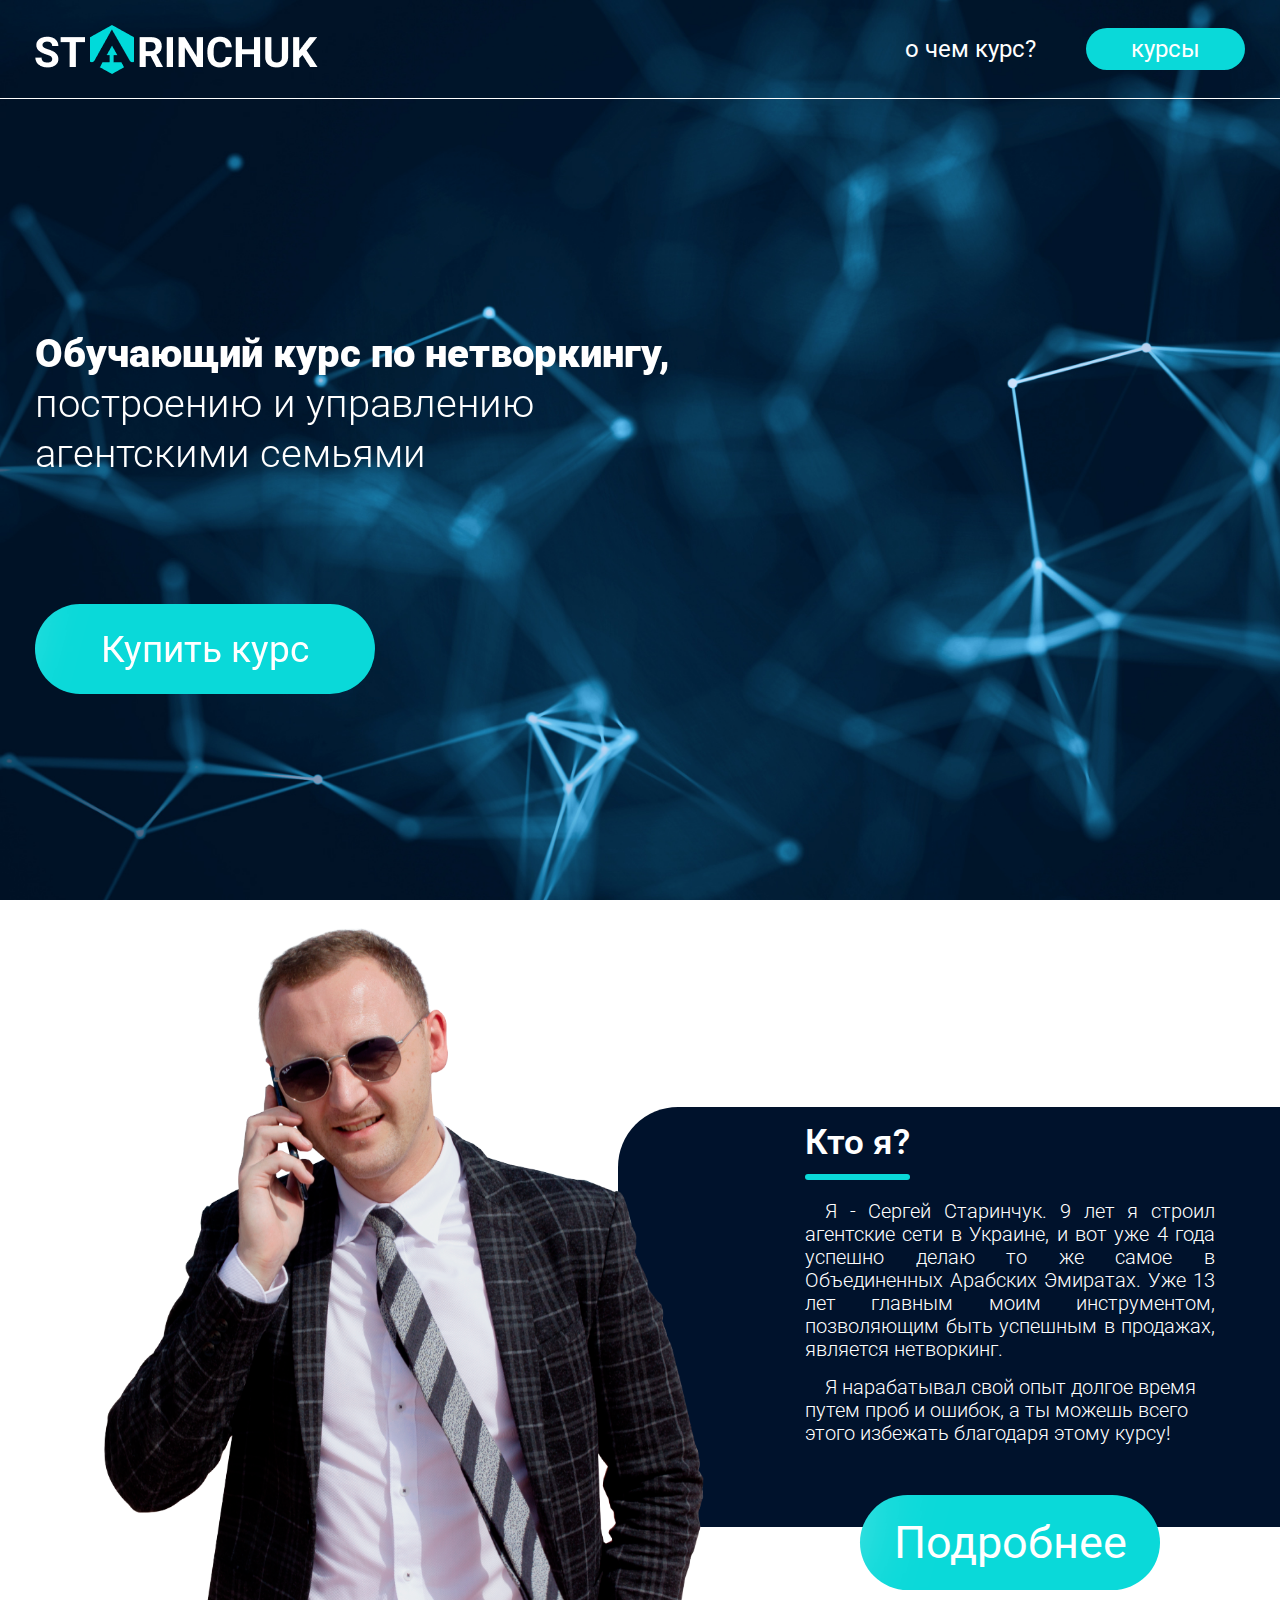
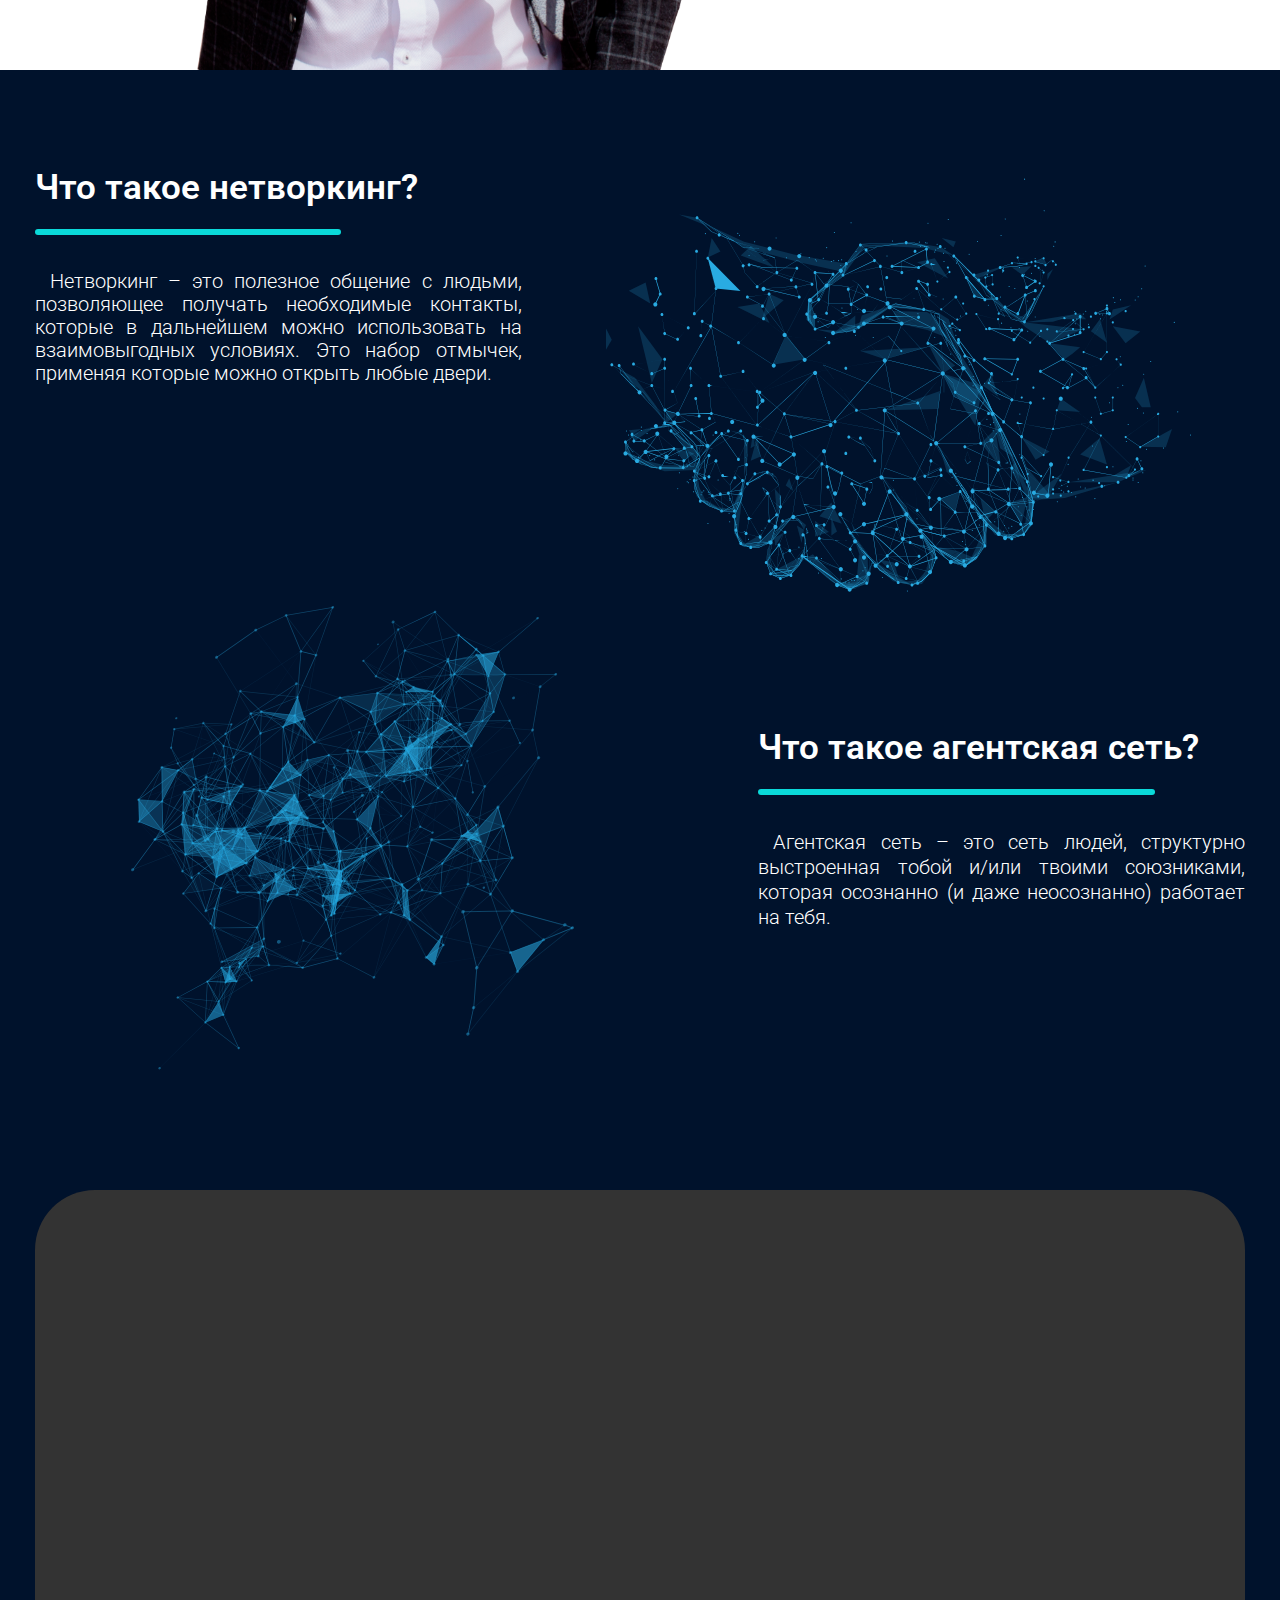
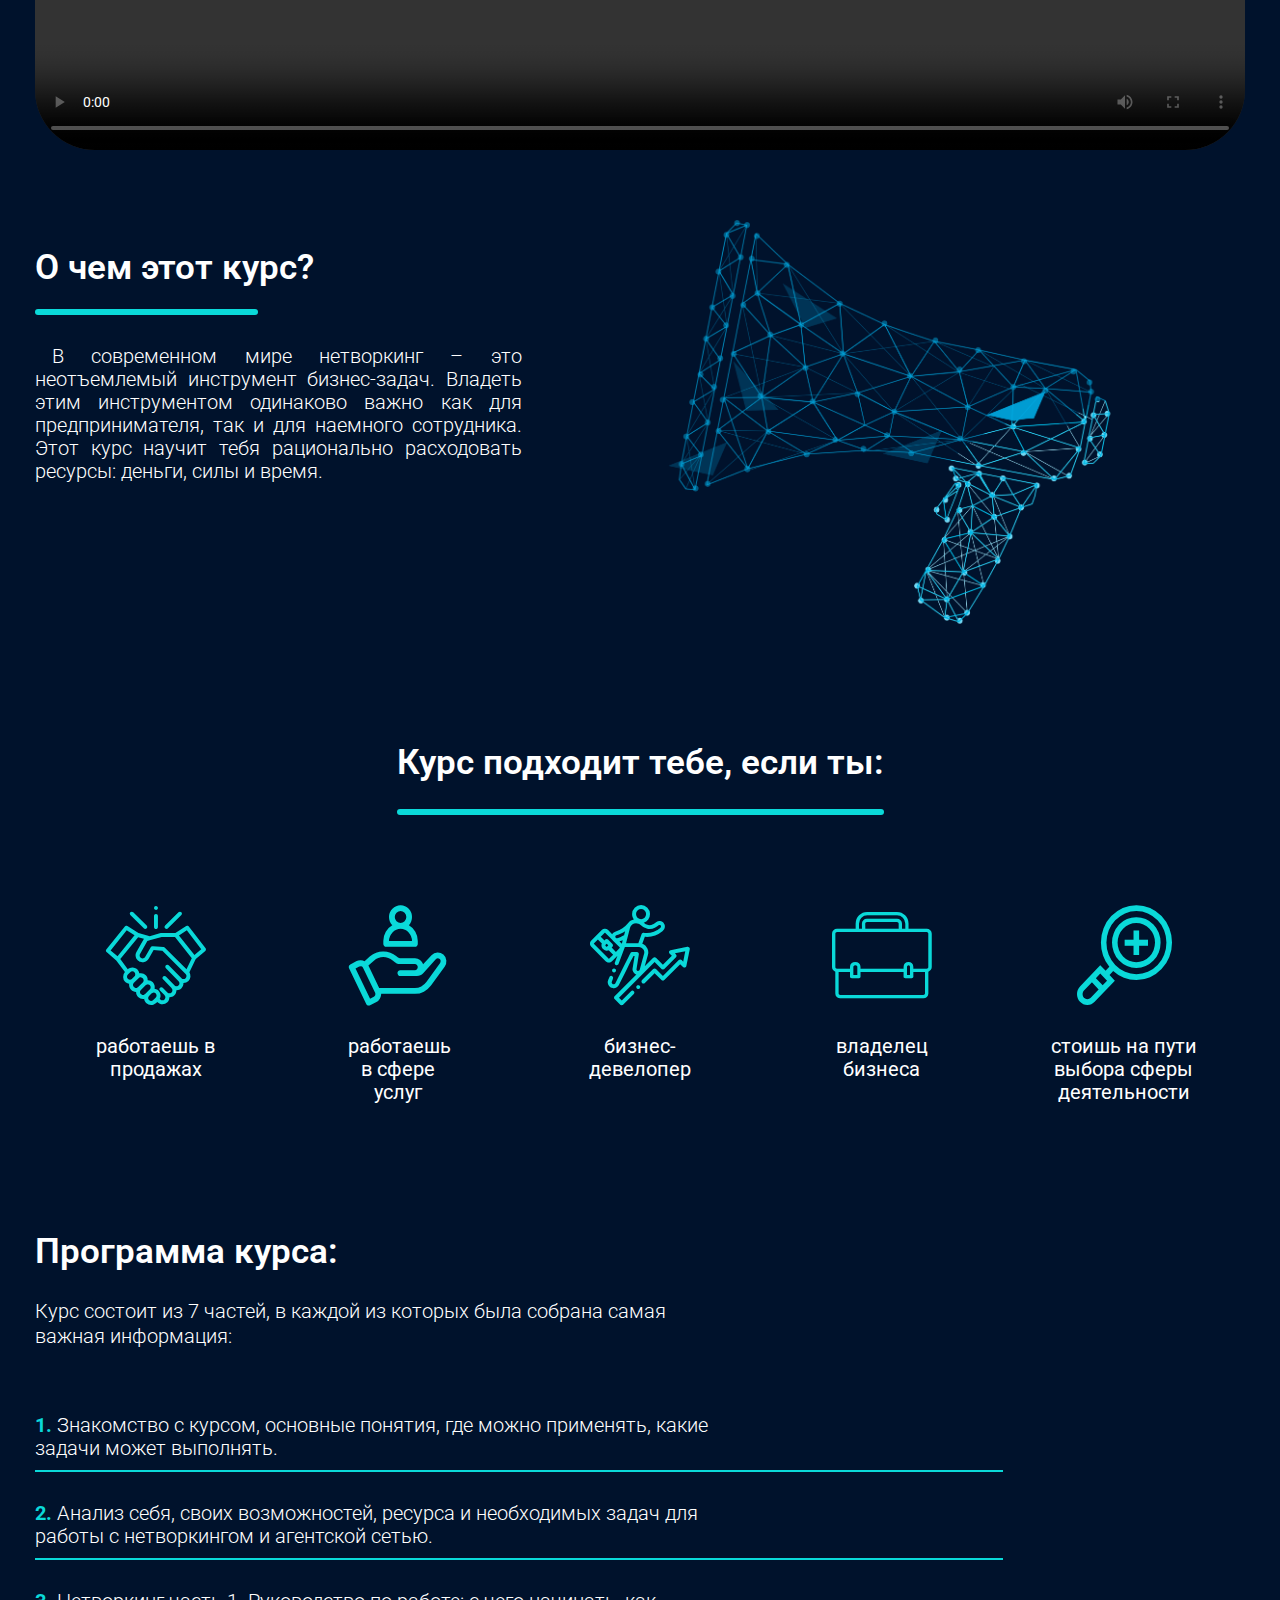
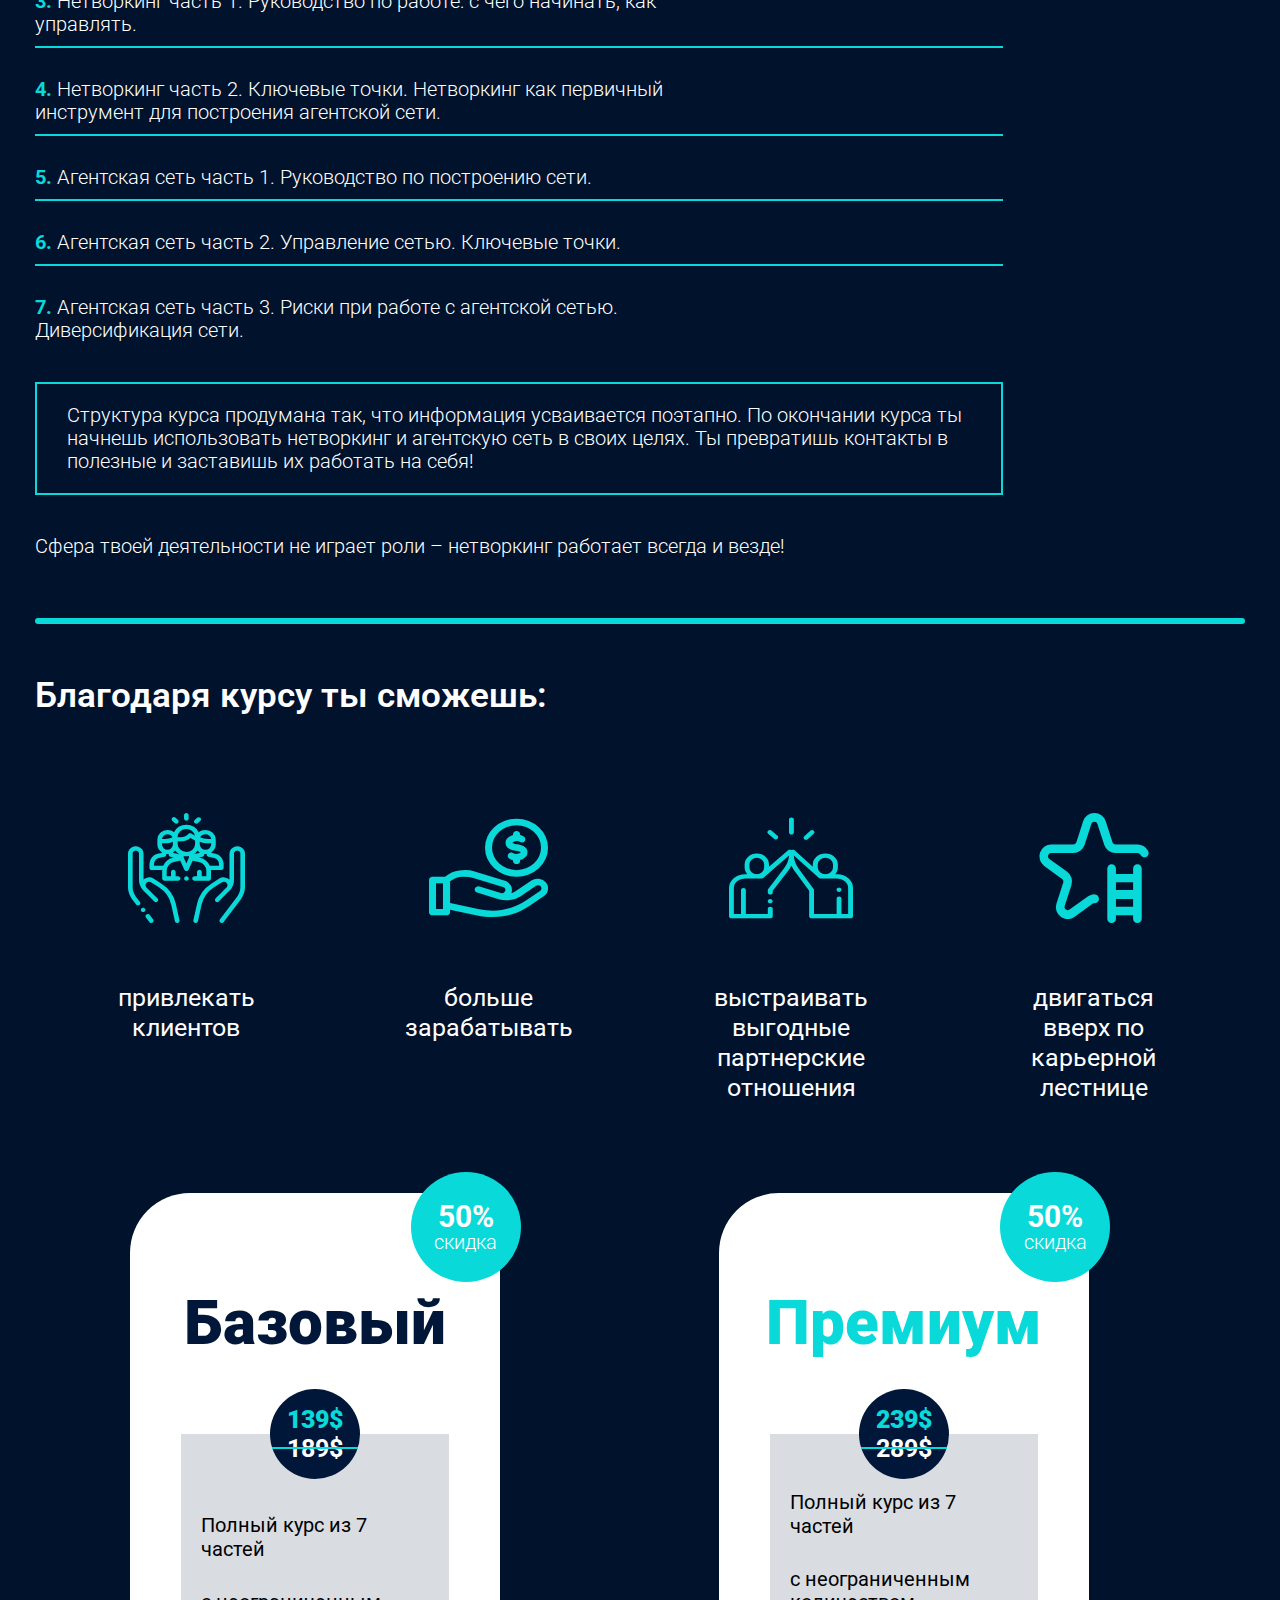
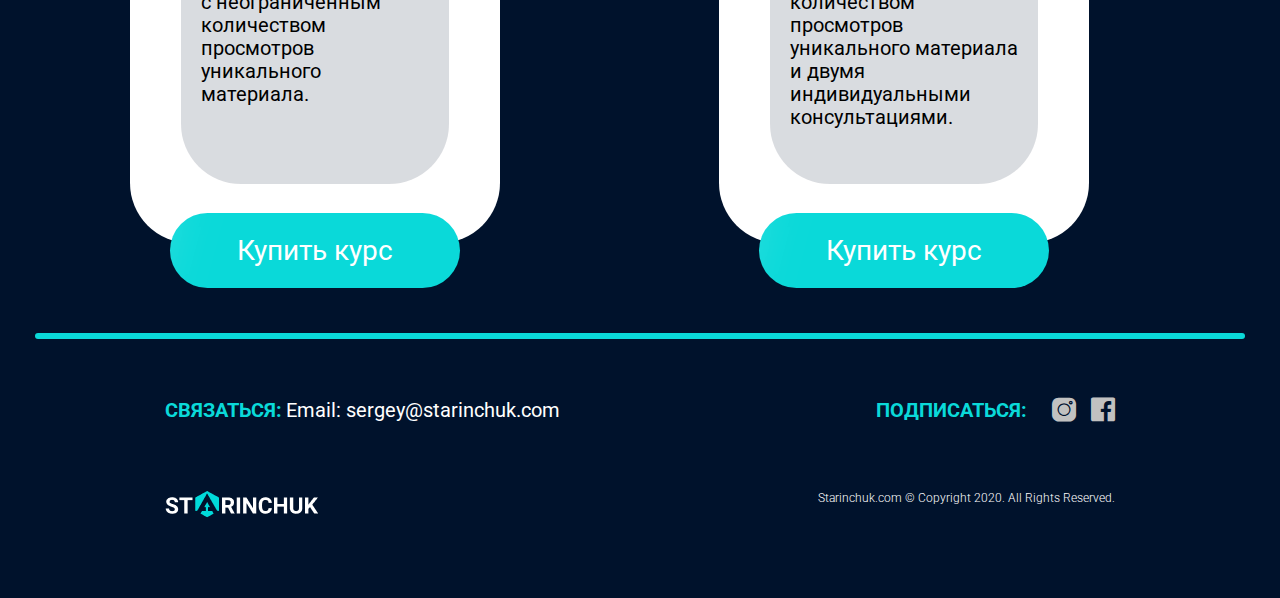
==== index.html @ 838ed804 "1" ====
<!DOCTYPE html>
<html lang="en">

<head>
    <meta charset="UTF-8">
    <meta name="viewport" content="width=767, initial-scale=1"/>
    <title>starinchuk</title>

    <link rel="stylesheet" href="./libs/Bootstrap-grid/bootstrap-grid.min.css">
    <link rel="stylesheet" href="./css/style.css">
    <link rel="stylesheet" href="./css/media.css">
    <link
        href="https://fonts.googleapis.com/css2?family=Roboto:ital,wght@0,100;0,300;0,400;0,500;0,700;0,900;1,100;1,300;1,400;1,500;1,700;1,900&display=swap"
        rel="stylesheet">
    <link rel="stylesheet" href="./fonts/ico-svg/style.css">

    <link rel="apple-touch-icon" sizes="57x57" href="./images/favicon/apple-icon-57x57.png">
    <link rel="apple-touch-icon" sizes="60x60" href="./images/favicon/apple-icon-60x60.png">
    <link rel="apple-touch-icon" sizes="72x72" href="./images/favicon/apple-icon-72x72.png">
    <link rel="apple-touch-icon" sizes="76x76" href="./images/favicon/apple-icon-76x76.png">
    <link rel="apple-touch-icon" sizes="114x114" href="./images/favicon/apple-icon-114x114.png">
    <link rel="apple-touch-icon" sizes="120x120" href="./images/favicon/apple-icon-120x120.png">
    <link rel="apple-touch-icon" sizes="144x144" href="./images/favicon/apple-icon-144x144.png">
    <link rel="apple-touch-icon" sizes="152x152" href="./images/favicon/apple-icon-152x152.png">
    <link rel="apple-touch-icon" sizes="180x180" href="./images/favicon/apple-icon-180x180.png">
    <link rel="icon" type="image/png" sizes="192x192" href="./images/favicon/android-icon-192x192.png">
    <link rel="icon" type="image/png" sizes="32x32" href="./images/favicon/favicon-32x32.png">
    <link rel="icon" type="image/png" sizes="96x96" href="./images/favicon/favicon-96x96.png">
    <link rel="icon" type="image/png" sizes="16x16" href="./images/favicon/favicon-16x16.png">
    <link rel="stylesheet" href="https://stackpath.bootstrapcdn.com/font-awesome/4.7.0/css/font-awesome.min.css">
    <link rel="manifest" href="./images/favicon/manifest.json">
    <meta name="msapplication-TileColor" content="#ffffff">
    <meta name="msapplication-TileImage" content="./images/favicon/ms-icon-144x144.png">
    <meta name="theme-color" content="#ffffff">
</head>

<!-- body font-family: Roboto and background  color is #00122C -->

<body>
    <!-- wrap-->
    <div class="wrapper">
        <!-- header -->
        <header>
            <div class="container">
                <!-- left side navbar -->
                <div class="navbar-own">
                    <!-- logo -->
                    <div class="navbar-own__logo">

                        <a href="./index.html"><img src="./images/logo/starinchuk_header_logo.png"
                                alt="здесь логотип сайта"></a>
                    </div>
                    <!-- right side navbar -->
                    <div class="navbar-own__right">
                        <a href="#more">о чем курс?</a>
                        <!-- there is a hover effect here! -->
                        <a class="navbar-button__effect" href=""><span>курсы</span> </a>
                    </div>
                </div>
            </div>
        </header>
        <!-- section banner in this class have a background -->
        <section class="banner">
            <!-- banner-home -->
            <div class="banner-home">
                <div class="banner-home__top">
                    <div class="container">
                        <!-- banner-home__title -->
                        <div class="banner-home__title">
                            <h1>Обучающий курс по нетворкингу,</h1>
                            <p> построению и управлению агентскими семьями</p>


                            <!-- there is a hover effect here and scrolling to id:#sale_discount__items -->



                            <a class="sale-button__effect" href="#sale-discount__items"><span>Купить курс</span> </a>




                        </div>
                    </div>
                </div>
            </div>
        </section>
        <!-- section more in this class have a background -->
        <section class="more" id="more">
            <div class="container">
                <div class="more-info">
                    <div class="more-info__content">
                        <div class="more-info__title">
                            <h2>Кто я?</h2>
                        </div>
                        <p> Я - Сергей Старинчук. 9 лет я строил агентские сети в Украине, и вот уже 4 года успешно
                            делаю то
                            же самое в Объединенных Арабских Эмиратах. Уже 13 лет главным моим инструментом,
                            позволяющим
                            быть успешным в продажах, является нетворкинг.
                        </p>
                        <p>
                            Я нарабатывал свой опыт долгое время путем проб и ошибок, а ты можешь всего этого
                            избежать
                            благодаря этому курсу!
                        </p>
                        <a class="more-info__details" href="./more-details.html"><span>Подробнее</span></a>

                    </div>
                </div>
            </div>
        </section>
        <!-- section about -->
        <section class="about">
            <div class="container">
                <div class="about-info__top">
                    <div class="row justify-content-between">
                        <div class="col-xl-5 col-lg-5 col-md-5 col-sm-5">
                            <div class="about-info-content">
                                <div class="about-info__title">
                                    <h2>Что такое нетворкинг?</h2>
                                </div>
                                <p> Нетворкинг – это полезное общение с людьми, позволяющее получать необходимые
                                    контакты,
                                    которые в дальнейшем можно использовать на взаимовыгодных условиях. Это набор
                                    отмычек,
                                    применяя которые можно открыть любые двери.</p>
                            </div>
                        </div>


                        <div class="col-xl-7 col-lg-6 col-md-6 col-sm-6" >
                            <div class="about-info__icon">
                                <!-- <img src="./images/paralax1.png" alt=""> -->
                                <img src="images/1.svg" alt="">
                            </div>
                        </div>
                    </div>

                </div>
                <div class="about-info__middle">
                    <div class="row justify-content-around">
                        <div class="col-xl-7 col-lg-6 col-md-6 col-sm-6">
                            <div class="about-info__icon">
                                <!-- <img src="./images/paralax2.png" alt=""> -->
                                <img src="images/2.svg" alt="">
                            </div>
                        </div>
                        <div class="col-xl-5 col-lg-5 col-md-5 col-sm-5">
                            <div class="about-info-content">
                                <div class="about-info__title">
                                    <h2>Что такое агентская сеть?</h2>
                                </div>
                                <p> Агентская сеть – это сеть людей, структурно выстроенная тобой и/или твоими
                                    союзниками,
                                    которая осознанно (и даже неосознанно) работает на тебя.</p>
                            </div>
                        </div>
                    </div>
                </div>
            </div>
        </section>
        <!-- section media -->
        <section class="media">
            <div class="container">
                <div class="media-view">
                    <video autoplay="true" controls="controls" poster="" alt="здесь видео файл">
                        <source src="./video/starinchuk.video_2.mp4" type="video/mp4" codecs="avc1.42E01E, mp4a.40.2">
                    </video>

                </div>
            </div>

        </section>
        <!-- section about -->
        <section class="about">
            <div class="container">
                <div class="about-info__bottom">
                    <div class="row justify-content-between">
                        <div class="col-xl-5 col-lg-5 col-md-5 col-sm-5">
                            <div class="about-info-content">
                                <div class="about-info__title">
                                    <h2>О чем этот курс?</h2>
                                </div>
                                <p> В современном мире нетворкинг – это неотъемлемый инструмент бизнес-задач. Владеть
                                    этим
                                    инструментом одинаково важно как для предпринимателя, так и для наемного сотрудника.
                                    Этот курс научит тебя рационально расходовать ресурсы: деньги, силы и время.
                                </p>
                            </div>

                        </div>
                        <div class="col-xl-7 col-lg-6 col-md-6 col-sm-6">
                            <div class="about-info__icon">
                                <img src="./images/paralax3.png" alt="">
                                <!-- <img src="images/3.svg" alt=""> -->
                            </div>
                        </div>
                    </div>
                </div>
            </div>
        </section>
        <!-- section information -->
        <section class="information">
            <div class="container">
                <div class="info-context">
                    <div class="info-context__title">
                        <h2>Курс подходит тебе, если ты:</h2>
                    </div>
                </div>
                <div class="info__icons">
                    <ul>
                        <li>
                            <i class="icon-handshake-1"></i><span>работаешь в продажах</span>
                        </li>
                        <li>
                            <i class="icon-customer-1"></i><span>работаешь в сфере услуг</span>
                        </li>
                        <li>
                            <i class="icon-promotion-1"></i><span>бизнес-
                                девелопер</span>
                        </li>
                        <li>
                            <i class="icon-briefcase-1"></i><span>владелец бизнеса</span>
                        </li>
                        <li>
                            <i class="icon-search-1"></i><span>стоишь на пути выбора сферы деятельности</span>
                        </li>
                    </ul>
                </div>
                <div class="info-textbook">
                    <div class="info-textbook__title">
                        <h2>Программа курса:</h2>
                    </div>
                    <p class="first__paragraph">Курс состоит из 7 частей, в каждой из которых была собрана самая важная
                        информация:</p>
                    <ul>
                        <li>
                            <p><span>1.</span> Знакомство с курсом, основные понятия, где можно применять, какие задачи
                                может
                                выполнять.</p>
                        </li>
                        <li>
                            <p><span>2.</span> Анализ себя, своих возможностей, ресурса и необходимых задач для работы с
                                нетворкингом
                                и агентской сетью.</p>
                        </li>
                        <li>
                            <p><span>3.</span> Нетворкинг часть 1. Руководство по работе: с чего начинать, как
                                управлять.</p>
                        </li>
                        <li>
                            <p><span>4.</span> Нетворкинг часть 2. Ключевые точки. Нетворкинг как первичный инструмент
                                для построения
                                агентской сети.</p>
                        </li>
                        <li>
                            <p><span>5.</span> Агентская сеть часть 1. Руководство по построению сети.</p>
                        </li>
                        <li>
                            <p><span>6.</span> Агентская сеть часть 2. Управление сетью. Ключевые точки.</p>
                        </li>
                        <li>
                            <p><span>7.</span> Агентская сеть часть 3. Риски при работе с агентской сетью.
                                Диверсификация сети.</p>
                        </li>
                    </ul>
                    <div class="marked__paragraph">
                        <p>Структура курса продумана так, что информация усваивается поэтапно. По окончании курса ты
                            начнешь использовать нетворкинг и агентскую сеть в своих целях. Ты превратишь контакты в
                            полезные и заставишь их работать на себя! </p>
                    </div>
                    <p class="second__paragraph">Сфера твоей деятельности не играет роли – нетворкинг работает всегда и
                        везде!</p>

                </div>
            </div>
        </section>
        <!-- section sale -->
        <section class="sale">
            <div class="container">
                <div class="sale-ability">
                    <div class="sale-ability__title">
                        <h2>Благодаря курсу ты сможешь:</h2>
                    </div>
                    <div class="sale-ability__icon">
                        <ul>
                            <li>
                                <i class="icon-social-care-1"></i><span>привлекать клиентов</span>
                            </li>
                            <li>
                                <i class="icon-earnings-1"></i><span>больше зарабатывать</span>
                            </li>
                            <li>
                                <i class="icon-high-five-1"></i><span>выстраивать выгодные партнерские отношения</span>
                            </li>
                            <li>
                                <i class="icon-star-1"></i><span>двигаться вверх по карьерной лестнице</span>
                            </li>
                        </ul>
                    </div>

                </div>
                <div class="sale-discount">
                    <div class="row">
                        <div class="col-xl-auto col-lg-auto col-sm-5">
                            <div class="sale-discount__items" id="sale-discount__items">
                                <div class="discount">
                                    <span>50% </span>
                                    <small>cкидка</small>
                                </div>
                                <h3 class="base">Базовый</h3>
                                <div class="sale__info">
                                    <div class="price">
                                        <span>139$</span>
                                        <small>189$</small>
                                    </div>
                                    <span>Полный курс из 7 частей</span>
                                    <p> с неограниченным количеством
                                        просмотров уникального материала.</p>
                                </div>
                                <a href="#!" class="buy__course">
                                    <span class="for__base">Купить курс</span>
                                </a>
                            </div>
                        </div>
                        <div class="col-xl-auto col-lg-auto col-sm-5">
                            <div class="sale-discount__items">
                                <div class="discount">
                                    <span>50% </span>
                                    <small>cкидка</small>
                                </div>
                                <h3 class="premium">Премиум </h3>
                                <div class="sale__info">
                                    <div class="price">
                                        <span>239$</span>
                                        <small>289$</small>
                                    </div>
                                    <span>Полный курс из 7 частей
                                    </span>
                                    <p>с неограниченным количеством просмотров уникального материала и
                                        двумя индивидуальными консультациями.</p>
                                </div>
                                <a href="#!" class="buy__course">
                                    <span class="for__premium">Купить курс</span>
                                </a>
                            </div>
                        </div>
                    </div>
                </div>
            </div>
        </section>
        <!-- footer -->
        <footer>
            <div class="container">
                <div class="footer-main">
                    <div class="footer-main__contact">
                        <span>СВЯЗАТЬСЯ:</span>
                        <small>Email:
                            <a href="mailto:sergey@starinchuk.com">sergey@starinchuk.com</a></small>
                    </div>
                    <div class="footer-main__social">
                        <span>ПОДПИСАТЬСЯ:</span>
                        <a href="https://www.instagram.com/starinchuk.sergey/"><i class="icon-instagram-1"></i></a>
                        <a href="https://www.facebook.com/StarincukUAEbusiness"><i class="icon-facebook-1"></i></a>

                    </div>

                </div>
                <div class="footer-copyright">
                    <div class="footer__logo">
                        <a href="./index.html"><img src="./images/logo/starinchuk_footer_logo.png" alt=""></a>
                    </div>
                    <span>Starinchuk.com © Copyright 2020. All Rights Reserved.</span>

                </div>
            </div>
        </footer>
    </div>




    <script src="js/script.js"></script>
</body>

</html>
---- css/style.css ----
* {
    
    margin: 0%;
    padding: 0%;
    text-decoration: none;
    list-style: none;
    box-sizing: border-box;
}

html {
    scroll-behavior: smooth;
}


/* body start */


body {
    font-family: 'Roboto', sans-serif;
    width: 100%;
    background: #00122C;
}

::-webkit-scrollbar {
    width: 13px;
    border-radius: 30px;
    background: rgba(255, 255, 255, 0.4);
}

::-webkit-scrollbar-thumb {
    border-radius: 30px;
    background: #0AD9D9;
    height: 45%;
}

/* body end  */

/* Button effects */



/* ---********************--- */


/*div wrapper start */

.wrapper {
    width: 100%;
    background: #00122C;
}


/* div wrapper end  */

/* ---********************--- */

/* header start */


header {
    position: absolute;
    top: 0%;
    width: 100%;
    z-index: 10;
    border-bottom: 1px solid #ffffff;
}
.container{
    max-width: 1545px;
    padding-right: 35px;
    padding-left: 35px;
}


/* header end */

/* ---********************--- */

/* navbar start */


.navbar-own {
    display: flex;
    justify-content: space-between;
    width: 100%;
    height: 98px;
    align-items: center;
}

.navbar-own__logo {
    width: 283px;
    height: 49px;
    max-width: 283px;
    flex: 0 0 283px;
}

.navbar-own__logo img {
    width: auto;
    height: 100%;
    object-fit: contain;
    object-position: center;
}

.navbar-own__right {
    display: flex;
    align-items: center;
}

.navbar-own__right a {
    font-size: 24px;
    font-weight: 400;
    line-height: 28px;
    letter-spacing: 0em;
    color: #ffffff;
}

.navbar-own__right .navbar-button__effect {
    transition: all 0.3s linear 0s;
    position: relative;
    overflow: hidden;
}

.navbar-own__right .navbar-button__effect:before {
    content: "\f0a4";
    font-family: 'FontAwesome';
    font-size: 20px;
    display: flex;
    align-items: center;
    position: absolute;
    top: 0;
    right: -30px;
    width: 30px;
    height: 100%;
    border-radius: 0px 0px;
    transition: all 0.1s linear 0s;
    text-align: center;
}

.navbar-own__right .navbar-button__effect:hover {
    text-indent: -50px;
}


.navbar-own__right a span {
    font-size: 24px;
    font-weight: 400;
    line-height: 1;
    letter-spacing: 0em;
    color: #ffffff;
    background: #0AD9D9;
    border-radius: 50px;
    display: flex;
    width: 159px;
    height: 42px;
    justify-content: center;
    align-items: center;
    margin-left: 50px;
}


/* navbar end */

/* ---********************--- */

/* section banner start*/


.banner {
    width: 100%;
    background: url('../images/background.jpg');
    height: 100vh;
    background-size: cover;
    position: relative;
    z-index: 9;

}

.banner::after {
    content: '';
    width: 100%;
    height: 100vh;
    background-size: cover;
    background: #001739;
    mix-blend-mode: color;
    opacity: 0.7;
    z-index: 10;
}

.banner-home {
    height: 100%;
    padding-top: 98px;
}

.banner-home__top {
    display: flex;
    align-items: center;
    height: 100%;
}
.banner-home__title{
    text-shadow: 5px, 5px, 5px, #001739;
}
.banner-home__title h1 {
    font-size: 48px;
    font-weight: 900;
    color: #ffffff;
    line-height: 56px;
    padding-top: 30px;
}

.banner-home__title p {
    font-size: 48px;
    font-weight: 300;
    color: #ffffff;
    line-height: 56px;
    padding-right: 50%;
    padding-bottom: 150px;
}

.banner-home__title a.sale-button__effect {
    font-size: 40px;
    font-weight: 400;
    line-height: 1;
    letter-spacing: 0em;
    color: #ffffff;
    display: flex;
    justify-content: center;
    align-items: center;
    width: 357px;
    height: 97px;
    background: #0AD9D9;
    border-radius: 50px;
    position: relative;
    transition: all 0.3s ease-in-out;
    overflow: hidden;
}

.banner-home__title a.sale-button__effect:focus {
    outline: 0;
}

.banner-home__title a.sale-button__effect:before {
    content: '';
    display: block;
    position: absolute;
    background: rgba(255, 255, 255, 1);
    width: 50px;
    height: 100%;
    left: 0;
    top: 0;
    opacity: 1;
    -webkit-filter: blur(40px);
    filter: blur(40px);
    -webkit-transform: translateX(-100px) skewX(-15deg);
    transform: translateX(-100px) skewX(-15deg);
    transition: all 0.3s ease-in-out;
}

.banner-home__title a.sale-button__effect:after {
    content: '';
    display: block;
    position: absolute;
    background: rgba(255, 255, 255, 0.2);
    width: 40px;
    height: 100%;
    left: 30px;
    top: 0;
    opacity: 1;
    -webkit-filter: blur(10px);
    filter: blur(10px);
    -webkit-transform: translateX(-100px) skewX(-15deg);
    transform: translateX(-100px) skewX(-15deg);
    transition: all 0.3s ease-in-out;
}

.banner-home__title a.sale-button__effect:hover {
    background: #06D6D6;
    cursor: pointer;
    color: #ffffff;
    letter-spacing: 1px;
    font-size: 42px;
}

.banner-home__title a.sale-button__effect:hover:before {
    -webkit-transform: translateX(400px) skewX(-15deg);
    transform: translateX(400px) skewX(-15deg);
    opacity: 1;
    transition: all 0.3s ease-in-out;
}

.banner-home__title a.sale-button__effect:hover:after {
    -webkit-transform: translateX(400px) skewX(-15deg);
    transform: translateX(400px) skewX(-15deg);
    opacity: 1;
    transition: all 0.53s ease-in-out;
}


/* section banner end  */

/* ---********************--- */

/* section more start */


.more {
    position: relative;
    width: 100%;
    height: 1090px;
    background-color: #ffffff;
    display: flex;
    align-items: center;
}

.more:before {
    content: '';
    position: absolute;
    width: 44.3%;
    height: 1090px;
    background: url('../images/about-imgbox.png')no-repeat;
    background-size: contain;
    background-position: bottom center;
    left: 100px;
    bottom: 0;
    z-index: 2;
}

.more::after {
    content: '';
    position: absolute;
    width: 55.7%;
    height: 690px;
    right: 0;
    bottom: calc(50% + 18px);
    border-radius: 60px 0 0 60px;
    background-color: #00122C;
    transform: translateY(50%);
    z-index: 1;
}

.more-info {
    display: flex;
    justify-content: flex-end;
    position: relative;
    z-index: 3;
}

.more-info__content {
    width: 590px;
    padding: 0;
    position: relative;
    z-index: 1;
}

.more-info__title h2 {
    font-weight: 600;
    font-size: 72px;
    color: #ffffff;
    position: relative;
    line-height: 1;
    padding-bottom: 35px;
    padding-top: 50px;
}

.more-info__title h2::after {
    content: '';
    position: absolute;
    bottom: 0;
    width: 100%;
    height: 6px;
    background: #0AD9D9;
    left: 0;
    border-radius: 30px;
}

.more-info__title {
    display: flex;
    justify-content: flex-start;
}

.more-info__content p {
    font-size: 30px;
    line-height: 35px;
    font-weight: 300;
    color: #ffffff;
    text-indent: 30px;
}

.more-info__content p:first-of-type {
    margin-top: 40px;
    text-align: justify;
    margin-bottom: 30px;
}

.more-info__content a {
    display: flex;
    justify-content: center;
    align-items: center;
    width: 484px;
    height: 135px;
    background: #0AD9D9;
    border-radius: 100px;
    margin: 0 auto;
    transform: translateY(38px);
}

.more-info__content .more-info__details {
    font-size: 64px;
    font-weight: 400;
    line-height: 1;
    letter-spacing: 0px;
    color: #ffffff;
    display: flex;
    justify-content: center;
    align-items: center;
    width: 484px;
    height: 135px;
    background: #0AD9D9;
    border-radius: 100px;
    margin: 0 auto;
    transform: translateY(38px);
    position: relative;
    transition: all 0.3s ease-in-out;
    overflow: hidden;
}

.more-info__content a.more-info__details:focus {
    outline: none;
}

.more-info__content a.more-info__details:before {
    content: '';
    display: block;
    position: absolute;
    background: rgba(255, 255, 255, 1);
    width: 60px;
    height: 100%;
    left: 0;
    top: 0;
    opacity: 1;
    -webkit-filter: blur(50px);
    filter: blur(50px);
    -webkit-transform: translateX(-100px) skewX(-15deg);
    transform: translateX(-100px) skewX(-15deg);
    transition: all 0.3s ease-in-out;

}

.more-info__content a.more-info__details:after {
    content: '';
    display: block;
    position: absolute;
    background: rgba(255, 255, 255, 0.2);
    width: 40px;
    height: 100%;
    left: 30px;
    top: 0;
    opacity: 1;
    -webkit-filter: blur(15px);
    filter: blur(15px);
    -webkit-transform: translateX(-100px) skewX(-15deg);
    transform: translateX(-100px) skewX(-15deg);
    transition: all 0.3s ease-in-out;
}

.more-info__content a.more-info__details:hover {
    background: #06D6D6;
    cursor: pointer;
    color: #ffffff;
    letter-spacing: 1px;
    font-size: 66px;

}

.more-info__content a.more-info__details:hover:before {
    -webkit-transform: translateX(600px) skewX(-15deg);
    transform: translateX(600px) skewX(-15deg);
    opacity: 1;
    transition: all 0.3s ease-in-out;
}

.more-info__content a.more-info__details:hover:after {
    -webkit-transform: translateX(600px) skewX(-15deg);
    transform: translateX(600px) skewX(-15deg);
    opacity: 1;
    transition: all 0.53s ease-in-out;
}


/* section more end */

/* ---********************--- */

/* section about start*/

.about {

    margin-top: 200px;
}

/* about-info__top */

.about .about-info__top .about-info-content {
    display: block;
    width: 615px;
}

.about .about-info__top .about-info__title {
    display: flex;
    justify-content: flex-start;
}

.about .about-info__top .about-info__title h2 {
    font-weight: 600;
    font-size: 72px;
    color: #ffffff;
    position: relative;
    line-height: 84px;
    padding-bottom: 40px;
}

.about .about-info__top .about-info__title h2::after {
    content: '';
    position: absolute;
    bottom: 0;
    width: calc(100% - 20%);
    height: 6px;
    left: 0;
    background: #0AD9D9;
    border-radius: 30px;
}

.about .about-info__top p {
    font-size: 30px;
    line-height: 35px;
    font-weight: 300;
    color: #ffffff;
    text-indent: 20px;
}

.about .about-info__top p:first-of-type {
    margin-top: 57px;
    text-align: justify;
    margin-bottom: 30px;
}

.about .about-info__top .about-info__icon {
    width: 780px;
    height: 620px;
    margin-top: 50px;
    margin-left: auto;
}

.about .about-info__top .about-info__icon img {
    width: 100%;
    height: 100%;
    object-fit: contain;
    object-position: center;
}

/* about-info__middle */

.about .about-info__middle .about-info__icon {
    width: 790px;
    height: 770px;
    margin-right: auto;
    margin-left: -50px;
   
}

.about .about-info__middle .about-info__icon img {
    width: 100%;
    height: 100%;
    object-fit: contain;
    object-position: center;
}

.about .about-info__middle .about-info-content {
    display: block;
    margin-top: 150px;
    width: 615px;
    margin-left: -50px;
}

.about .about-info__middle .about-info__title {
    display: flex;
    justify-content: flex-start;
}

.about .about-info__middle .about-info__title h2 {
    font-weight: 600;
    font-size: 72px;
    color: #ffffff;
    position: relative;
    line-height: 84px;
    padding-bottom: 40px;
}

.about .about-info__middle .about-info__title h2::after {
    content: '';
    position: absolute;
    bottom: 0;
    width: calc(100% - 10%);
    height: 6px;
    left: 0;
    background: #0AD9D9;
    border-radius: 30px;
}

.about .about-info__middle p {
    font-size: 30px;
    line-height: 35px;
    font-weight: 300;
    color: #ffffff;
    text-indent: 25px;
}

.about .about-info__middle p:first-of-type {
    margin-top: 50px;
    text-align: justify;
    margin-bottom: 30px;
}

/* about-info__bottom */

.about .about-info__bottom .about-info-content {
    width: 615px;
    display: block;
}

.about .about-info__bottom .about-info__title {
    display: flex;
    justify-content: flex-start;
}

.about .about-info__bottom .about-info__title h2 {
    font-weight: 600;
    font-size: 72px;
    color: #ffffff;
    position: relative;
    line-height: 84px;
    padding-bottom: 40px;
}

.about .about-info__bottom .about-info__title h2::after {
    content: '';
    position: absolute;
    bottom: 0;
    width: calc(100% - 20%);
    height: 6px;
    left: 0;
    background: #0AD9D9;
    border-radius: 30px;
}

.about .about-info__bottom p {
    font-size: 30px;
    line-height: 35px;
    font-weight: 300;
    color: #ffffff;
    text-indent: 25px;
}

.about .about-info__bottom p:first-of-type {
    margin-top: 55px;
    text-align: justify;
    margin-bottom: 30px;
    width: 615px;
}

.about .about-info__bottom .about-info__icon {
    margin-top: -70px;
    width: 650px;
    height: 600px;
 margin-left: auto;
}

.about .about-info__bottom .about-info__icon img {
    width: 100%;
    height: 100%;
    object-fit: contain;
    object-position: center;
}


/* section about end */

/* ---********************--- */

/* section media start */

.media {
    margin-top: 180px;
}

.media .media-view {
    width: 100%;
    height: 854px;

}

.media .media-view video {
    width: 100%;
    height: 100%;
    border-radius: 60px;
    object-fit: cover;
    object-position: center;
    outline: none;
}

/* section media end */

/* ---********************--- */

/* section information start */

.information .info-context {
    display: flex;
    justify-content: center;
    padding-top: 100px;
}

.information .info-context .info-context__title h2 {
    font-weight: 600;
    font-size: 72px;
    color: #ffffff;
    position: relative;
    line-height: 1;
    padding-bottom: 35px;
}

.information .info-context .info-context__title h2::after {
    content: '';
    position: absolute;
    bottom: 0;
    width: 100%;
    height: 6px;
    left: 0;
    background: #0AD9D9;
    border-radius: 30px;
}

.information .info__icons ul {
    display: flex;
    flex-wrap: wrap;
    padding-top: 180px;
    justify-content: space-between;
}

.information .info__icons li {
    display: flex;
    flex-direction: column;
    width: 20%;
    align-items: center;
}

.information .info__icons li:nth-child(2) {
    padding: 0 50px;
}

.information .info__icons i {
    font-size: 180px;
    color: #0AD9D9;
}

.information .info__icons span {
    font-weight: normal;
    font-size: 36px;
    line-height: 42px;
    text-align: center;
    color: #FFFFFF;
    padding-top: 55px;
}

/* information info-textbook */

.information .info-textbook {
    margin-top: 220px;
    width: calc(100% - 15%);
}

.information .info-textbook .info-textbook__title h2 {
    font-weight: 600;
    font-size: 72px;
    color: #ffffff;
    position: relative;
    line-height: 1;
    padding-bottom: 40px;
}

.information .info-textbook p.first__paragraph {
    font-weight: 300;
    font-size: 36px;
    line-height: 42px;
    color: #FFFFFF;
    padding-right: 170px;
}

.information .info-textbook ul {
    padding-top: 40px;
}

.information .info-textbook li {
    border-bottom: 2px solid #0AD9D9;
    padding-top: 35px;
    padding-bottom: 12px;
    padding-right: 170px;
}

.information .info-textbook li:last-child {
    border-bottom: 0;
    padding-bottom: 50px;
}

.information .info-textbook span {
    font-weight: bold;
    font-size: 30px;
    line-height: 35px;
    color: #0AD9D9;
}

.information .info-textbook li>p {
    color: #ffffff;
    font-weight: 300;
    font-size: 30px;
    line-height: 35px
}

.information .info-textbook .marked__paragraph {
    border: 2px solid #0AD9D9;
    padding: 20px 30px;
    font-weight: 300;
    font-size: 30px;
    line-height: 35px;
    color: #FFFFFF;
}

.information .info-textbook p.second__paragraph {
    font-weight: 300;
    font-size: 30px;
    line-height: 35px;
    color: #FFFFFF;
    padding-top: 65px;
    padding-bottom: 90px;
}

/* section information end */

/* ---********************--- */

/* section sale start */

.sale {
    padding-bottom: 125px;
}

.sale .sale-ability {
    position: relative;
}

.sale .sale-ability::after {
    content: '';
    display: block;
    position: absolute;
    top: 0;
    width: 100%;
    height: 6px;
    left: 0;
    border-radius: 30px;
    background: #0AD9D9;
}

.sale .sale-ability__title h2 {
    font-weight: 600;
    font-size: 72px;
    color: #ffffff;
    position: relative;
    line-height: 1;
    padding-top: 100px;
}

.sale .sale-ability__icon ul {
    display: flex;
    flex-wrap: wrap;
    padding-top: 180px;
    justify-content: space-between;

}

.sale .sale-ability__icon li {
    display: flex;
    flex-direction: column;
    width: 20%;
    align-items: center;
}


.sale .sale-ability__icon i {
    font-size: 180px;
    color: #0AD9D9;
}

.sale .sale-ability__icon span {
    font-weight: normal;
    font-size: 36px;
    line-height: 42px;
    text-align: center;
    color: #FFFFFF;
    padding-top: 80px;
}

/* sale-discount */

.sale-discount {
    padding-right: 61px;
    padding-top: 145px;
}
.sale-discount .row{
    justify-content: space-between;
}

.sale-discount__items {
    width: 547px;
    height: 881px;
    background: white;
    position: relative;
    display: flex;
    flex-direction: column;
    align-items: center;
    padding-top: 150px;
    border-radius: 60px;

}

.sale-discount__items .discount {
    width: 211px;
    height: 211px;
    background: #0AD9D9;
    border-radius: 50%;
    position: absolute;
    top: -61px;
    right: -61px;
    display: flex;
    justify-content: center;
    align-items: center;
    flex-direction: column;
}

.sale-discount__items h3.base {
    font-size: 93px;
    font-weight: 900;
    color: #001739;
    line-height: 70px;
}

.sale-discount__items h3.premium {
    font-size: 93px;
    font-weight: 900;
    color: #0AD9D9;
    line-height: 70px;
}

.sale-discount__items .sale__info {
    width: calc(100% - 102px);
    background: rgba(0, 18, 44, 0.15);
    position: relative;
    margin-top: 131px;
    height: 465px;
    border-radius: 0 0 60px 60px;
    display: flex;
    flex-direction: column;
    justify-content: center;
    padding: 0 30px;
}

.sale-discount__items .sale__info>span {
    font-weight: 400;
    font-size: 36px;
    color: black;
    margin-bottom: 57px;
}

.sale-discount__items .sale__info>p {
    line-height: 28px;
    font-size: 24px;
    font-weight: 400;
    line-height: 28px;
    color: black;
}

.sale-discount__items .sale__info .price {
    width: 143px;
    height: 143px;
    border-radius: 50%;
    position: absolute;
    left: 50%;
    transform: translateX(-50%);
    background: #001739;
    top: -71.5px;
    display: flex;
    justify-content: center;
    align-items: center;
    flex-direction: column;
}

.sale-discount__items .sale__info .price span {
    color: #0AD9D9;
    padding: 0 17px;
    font-size: 36px;
    font-weight: 900;
}

.sale-discount__items .sale__info .price small {
    position: relative;
    padding: 0 17px;
    font-size: 36px;
    font-weight: 700;
    color: white;
}

.sale-discount__items .sale__info .price small::after {
    content: '';
    display: block;
    position: absolute;
    top: 50%;
    transform: translateY(-50%);
    left: 0;
    width: 100%;
    height: 2px;
    background: #0AD9D9;
}

.sale-discount__items .discount span {
    color: white;
    font-size: 64px;
    font-weight: 700;
    line-height: 1;


}

.sale-discount__items .discount small {
    color: white;
    font-size: 36px;
    font-weight: 300;
    line-height: 1;
}

.sale-discount__items .buy__course {
    display: flex;
    position: absolute;
    left: 50%;
    transform: translateX(-50%);
    bottom: -55px;  
}
/* for__base button */

.sale-discount__items .buy__course .for__base {
    color: #ffffff;
    font-size: 40px;
    font-weight: 400;
    display: flex;
    border-radius: 50px;
    width: 423px;
    height: 110px;
    background: #0AD9D9;
    justify-content: center;
    align-items: center;
    position: relative;
    transition: all 0.3s ease-in-out;
    overflow: hidden;
}

.sale-discount__items .buy__course .for__base:focus {
    outline: 0;
}

.sale-discount__items .buy__course .for__base:before {
    content: '';
    display: block;
    position: absolute;
    background: rgba(255, 255, 255, 1);
    width: 50px;
    height: 100%;
    left: 0;
    top: 0;
    opacity: 1;
    -webkit-filter: blur(40px);
    filter: blur(40px);
    -webkit-transform: translateX(-100px) skewX(-15deg);
    transform: translateX(-100px) skewX(-15deg);
    transition: all 0.3s ease-in-out;
}

.sale-discount__items .buy__course .for__base:after {
    content: '';
    display: block;
    position: absolute;
    background: rgba(255, 255, 255, 0.2);
    width: 40px;
    height: 100%;
    left: 30px;
    top: 0;
    opacity: 1;
    -webkit-filter: blur(10px);
    filter: blur(10px);
    -webkit-transform: translateX(-100px) skewX(-15deg);
    transform: translateX(-100px) skewX(-15deg);
    transition: all 0.3s ease-in-out;
}

.sale-discount__items .buy__course .for__base:hover {
    background: #06D6D6;
    cursor: pointer;
    color: #ffffff;
    letter-spacing: 1px;
    font-size: 42px;
}

.sale-discount__items .buy__course .for__base:hover:before {
    -webkit-transform: translateX(400px) skewX(-15deg);
    transform: translateX(400px) skewX(-15deg);
    opacity: 1;
    transition: all 0.3s ease-in-out;
}

.sale-discount__items .buy__course .for__base:hover:after {
    -webkit-transform: translateX(400px) skewX(-15deg);
    transform: translateX(400px) skewX(-15deg);
    opacity: 1;
    transition: all 0.53s ease-in-out;
}

/* for__premium button */

.sale-discount__items .buy__course .for__premium {
    color: #ffffff;
    font-size: 40px;
    font-weight: 400;
    display: flex;
    border-radius: 50px;
    width: 423px;
    height: 110px;
    background: #0AD9D9;
    justify-content: center;
    align-items: center;
    position: relative;
    transition: all 0.3s ease-in-out;
    overflow: hidden;
}

.sale-discount__items .buy__course .for__premium:focus {
    outline: 0;
}

.sale-discount__items .buy__course .for__premium:before {
    content: '';
    display: block;
    position: absolute;
    background: rgba(255, 255, 255, 1);
    width: 50px;
    height: 100%;
    left: 0;
    top: 0;
    opacity: 1;
    -webkit-filter: blur(40px);
    filter: blur(40px);
    -webkit-transform: translateX(-100px) skewX(-15deg);
    transform: translateX(-100px) skewX(-15deg);
    transition: all 0.3s ease-in-out;
}

.sale-discount__items .buy__course .for__premium:after {
    content: '';
    display: block;
    position: absolute;
    background: rgba(255, 255, 255, 0.2);
    width: 40px;
    height: 100%;
    left: 30px;
    top: 0;
    opacity: 1;
    -webkit-filter: blur(10px);
    filter: blur(10px);
    -webkit-transform: translateX(-100px) skewX(-15deg);
    transform: translateX(-100px) skewX(-15deg);
    transition: all 0.3s ease-in-out;
}

.sale-discount__items .buy__course .for__premium:hover {
    background: #06D6D6;
    cursor: pointer;
    color: #ffffff;
    letter-spacing: 1px;
    font-size: 42px;
}

.sale-discount__items .buy__course .for__premium:hover:before {
    -webkit-transform: translateX(400px) skewX(-15deg);
    transform: translateX(400px) skewX(-15deg);
    opacity: 1;
    transition: all 0.3s ease-in-out;
}

.sale-discount__items .buy__course .for__premium:hover:after {
    -webkit-transform: translateX(400px) skewX(-15deg);
    transform: translateX(400px) skewX(-15deg);
    opacity: 1;
    transition: all 0.53s ease-in-out;
}

/* section sale end  */

/* ---********************--- */

/* section footer start */

footer {
    padding-bottom: 80px;
}

.footer-main {
    position: relative;
    display: flex;
    justify-content: space-between;
    padding-top: 65px;
    padding-left: 130px;
    padding-right: 130px;

}

.footer-main::after {
    content: '';
    display: block;
    position: absolute;
    top: 0;
    width: 100%;
    height: 6px;
    left: 0;
    border-radius: 30px;
    background: #0AD9D9;
}

.footer-main .footer-main__contact span {
    font-size: 24px;
    font-weight: 700;
    color: #0AD9D9;
}

.footer-main .footer-main__contact small {
    font-size: 24px;
    font-weight: 400;
    color: #ffffff;
}

.footer-main .footer-main__contact a {
    font-size: 24px;
    font-weight: 400;
    color: #ffffff;
}

.footer-main .footer-main__social {
    display: flex;
}

.footer-main .footer-main__social span {
    font-size: 24px;
    font-weight: 700;
    color: #0AD9D9;
    margin-right: 15px;
}

.footer-main .footer-main__social a {
    font-size: 29px;
    margin-left: 15px;
}

/* footer-copyright */

.footer-copyright .footer__logo {
    height: 27px;
    max-width: 153px;
    flex: 0 0 153px;
}

.footer-copyright .footer__logo img {
    width: auto;
    height: 100%;
    object-fit: contain;
    object-position: center;
}


.footer-copyright {
    display: flex;
    justify-content: space-between;
    padding-top: 80px;
    padding-left: 130px;
    padding-right: 130px;
}

.footer-copyright span {
    font-size: 12px;
    font-weight: 300;
    color: #ffffff;
}

/*section footer end  */




/* next page more details */

.more-details {
    display: flex;
    justify-content: center;
    align-items: center;
    width: 100%;
}

.more-details .more-details__context .more-details__title {
    display: flex;
    justify-content: space-between;
    margin-top: 145px;
}

.more-details .more-details__context .more-details__title h2 {
    font-weight: 600;
    font-size: 72px;
    color: #ffffff;
    position: relative;
    line-height: 1;
    padding-bottom: 50px;
    width: 70%;
}

.more-details .more-details__context .more-details__title h2::after {
    content: '';
    position: absolute;
    bottom: 0;
    width: 80%;
    height: 6px;
    background: #0AD9D9;
    left: 0;
    border-radius: 30px;
}

.more-details .more-details__context p {
    font-size: 30px;
    line-height: 35px;
    font-weight: 300;
    color: #ffffff;
    text-indent: 30px;
    text-align: justify;
    display: flex;
    padding-top: 60px;
}

.more-details .more-details__media {
    margin-top: 130px;
}

.more-details .more-details__media .more-details__view {
    width: 1500px;
    height: 790px;
    margin-bottom: 130px;
}

.more-details .more-details__media .more-details__view video {
    width: 100%;
    height: 100%;
    border-radius: 60px;
    object-fit: cover;
    object-position: center;
    outline: none;
}

.close {
    position: relative;
    width: 55px;
    height: 55px;
}

.close:hover {
    opacity: 1;
}

.close:before,
.close:after {
    position: absolute;
    left: 25px;
    content: ' ';
    height: 55px;
    width: 3px;
    background-color: #0AD9D9;
}

.close:before {
    transform: rotate(45deg);
}

.close:after {
    transform: rotate(-45deg);
}

/* section more-details end */
---- css/media.css ----
@media(max-width: 1680px) {

    /* 1480 - 1720 */

    .banner-home__title h1 {
        font-size: 46px;
        font-weight: 900;
        color: rgb(255 255 255);
        line-height: 54px;
        padding-top: 25px;
    }

    .banner-home__title p {
        font-size: 46px;
        font-weight: 300;
        color: rgb(255 255 255);
        line-height: 54px;
        padding-right: 50%;
        padding-bottom: 125px;
    }

    .banner-home__title a.sale-button__effect {
        font-size: 37px;
        font-weight: 400;
        line-height: 1;
        letter-spacing: 0em;
        color: rgb(255 255 255);
        display: flex;
        justify-content: center;
        align-items: center;
        width: 340px;
        height: 90px;
        background: rgb(10 217 217);
        border-radius: 50px;
        position: relative;
        transition: all 0.3s ease-in-out;
        overflow: hidden;
    }

    .banner-home__title a.sale-button__effect:hover {
        background: #06D6D6;
        cursor: pointer;
        color: #ffffff;
        letter-spacing: 1px;
        font-size: 40px;
    }

    /* section more */
    .more {
        width: 100%;
        height: 900px;
    }

    .more:before {
        width: 50.7%;
        height: 900px;
        left: 100px;

    }

    .more::after {
        width: 52.7%;
        height: 520px;
        bottom: calc(50% + 18px);
        transform: translateY(55%);
    }

    .more-info__content {
        width: 530px;
        padding-right: 30px;
    }

    .more-info__title h2 {
        font-size: 60px;
        padding-bottom: 30px;
        padding-top: 60px;
    }

    .more-info__content p:first-of-type {
        margin-top: 35px;
        margin-bottom: 25px;
    }

    .more-info__content p {
        font-size: 24px;
        line-height: 28px;
        text-indent: 25px;
    }

    .more-info__content .more-info__details {
        font-size: 54px;
        width: 420px;
        height: 120px;
    }

    .more-info__content a.more-info__details:hover {
        font-size: 56px;
    }

    /* section about */

    .about {
        margin-top: 100px;
    }

    .about .about-info__top .about-info-content {
        display: block;
        width: 515px;
    }

    .about .about-info__top .about-info__title h2 {
        font-size: 60px;
        line-height: 60px;
        padding-bottom: 35px;
    }

    .about .about-info__top p {
        font-size: 25px;
        line-height: 30px;
        text-indent: 17px;
    }

    .about .about-info__top p:first-of-type {
        margin-top: 57px;
        text-align: justify;
        margin-bottom: 30px;
    }

    .about .about-info__top .about-info__icon {
        width: 640px;
        height: 520px;
        margin-left: 90px;
    }

    .about .about-info__middle .about-info__icon {
        width: 690px;
        height: 670px;
        margin-right: 50px;
        margin-left: -40px;
    }

    .about .about-info__middle .about-info-content {
        display: block;
        margin-top: 125px;
        width: 515px;
        margin-left: -30px;
    }

    .about .about-info__middle .about-info__title h2 {
        font-size: 60px;
        line-height: 60px;
        padding-bottom: 35px;
    }

    .about .about-info__middle p {
        font-size: 25px;
        line-height: 30px;
        text-indent: 17px;
    }

    .about .about-info__middle p:first-of-type {
        margin-top: 50px;
        text-align: justify;
        margin-bottom: 30px;
    }

    .about .about-info__bottom .about-info-content {
        width: 515px;
        display: block;
    }

    .about .about-info__bottom .about-info__title h2 {
        font-size: 60px;
        line-height: 60px;
        padding-bottom: 35px;
    }

    .about .about-info__bottom p {
        font-size: 25px;
        line-height: 30px;
        text-indent: 17px;
    }

    .about .about-info__bottom p:first-of-type {
        margin-top: 40px;
        text-align: justify;
        margin-bottom: 25px;
        width: 515px;
    }

    .about .about-info__bottom .about-info__icon {
        margin-top: -50px;
        width: 550px;
        height: 500px;
        margin-left: 120px;
    }

    .media {
        margin-top: 150px;
        margin-bottom: 50px;
    }

    .media .media-view {
        width: auto;
        height: 750px;
    }

    .information .info-context .info-context__title h2 {
        font-size: 60px;
        padding-bottom: 35px;
    }

    .information .info__icons ul {
        padding-top: 120px;
    }

    .information .info__icons i {
        font-size: 130px;
    }

    .information .info__icons span {
        font-size: 25px;
        line-height: 30px;
        padding-top: 40px;
        display: block;
        width: 200px;
    }

    .information .info-textbook {
        margin-top: 130px;
        width: calc(100% - 20%);
    }

    .information .info-textbook .info-textbook__title h2 {
        font-size: 60px;
        padding-bottom: 40px;
    }

    .information .info-textbook p.first__paragraph {
        font-size: 25px;
        line-height: 30px;
        color: #FFFFFF;
        padding-right: 270px;
    }

    .information .info-textbook ul {
        padding-top: 35px;
    }

    .information .info-textbook li {
        border-bottom: 2px solid #0AD9D9;
        padding-top: 30px;
        padding-bottom: 10px;
        padding-right: 270px;
    }

    .information .info-textbook li:last-child {
        border-bottom: 0;
        padding-bottom: 40px;
    }

    .information .info-textbook span {
        font-size: 25px;
        line-height: 30px;
    }

    .information .info-textbook li>p {
        font-size: 25px;
        line-height: 30px
    }

    .information .info-textbook .marked__paragraph {
        font-size: 25px;
        line-height: 30px;
    }

    .information .info-textbook p.second__paragraph {
        font-size: 25px;
        line-height: 30px;
        padding-top: 50px;
        padding-bottom: 70px;
    }


    .sale {
        padding-bottom: 90px;
    }

    .sale .sale-ability__title h2 {
        font-size: 60px;
        padding-top: 80px;
    }

    .sale .sale-ability__icon ul {
        padding-top: 100px;
    }

    .sale .sale-ability__icon i {
        font-size: 140px;
    }

    .sale .sale-ability__icon span {
        font-size: 25px;
        line-height: 30px;
        padding-top: 60px;
        display: block;
        width: 170px;
    }

    /* sale-discount */

    .sale-discount {
        /* padding-right: 61px; */
        padding-top: 125px;
        /* margin-left: 91px; */
    }

    .sale-discount .row {
        justify-content: space-around;
    }

    .sale-discount__items {
        width: 467px;
        height: 771px;
        padding-top: 120px;
    }

    .sale-discount__items .discount {
        width: 141px;
        height: 141px;
        top: -31px;
        right: -31px;
    }

    .sale-discount__items h3.base {
        font-size: 62px;
        line-height: 40px;
    }

    .sale-discount__items h3.premium {
        font-size: 62px;
        line-height: 40px;
    }

    .sale-discount__items .sale__info {
        width: calc(100% - 112px);
        background: rgba(0, 18, 44, 0.15);
        position: relative;
        margin-top: 91px;
        height: 425px;
        padding: 0 25px;
    }

    .sale-discount__items .sale__info>span {
        font-size: 25px;
        margin-bottom: 37px;
    }

    .sale-discount__items .sale__info>p {
        line-height: 23px;
        font-size: 20px;
    }

    .sale-discount__items .sale__info .price {
        width: 113px;
        height: 113px;
        top: -51.5px;
    }

    .sale-discount__items .sale__info .price span {
        padding: 0 15px;
        font-size: 25px;
    }

    .sale-discount__items .sale__info .price small {
        padding: 0 15px;
        font-size: 25px;
    }

    .sale-discount__items .discount span {
        font-size: 50px;
    }

    .sale-discount__items .discount small {
        font-size: 25px;
    }

    .sale-discount__items .buy__course {
        left: 50%;
        transform: translateX(-50%);
        bottom: -45px;
    }

    /* for__base button */

    .sale-discount__items .buy__course .for__base {
        font-size: 32px;
        width: 393px;
        height: 90px;
    }

    .sale-discount__items .buy__course .for__base:hover {
        letter-spacing: 1px;
        font-size: 34px;
    }

    /* for__premium button */

    .sale-discount__items .buy__course .for__premium {
        font-size: 32px;
        width: 393px;
        height: 90px;
    }


    .sale-discount__items .buy__course .for__premium:hover {
        letter-spacing: 1px;
        font-size: 34px;
    }

    .more-details .more-details__context .more-details__title {
        margin-top: 135px;
    }

    .more-details .more-details__context .more-details__title h2 {
        font-size: 60px;
    }

    .more-details .more-details__context p {
        font-size: 25px;
        line-height: 30px;
        text-indent: 25px;
        padding-top: 60px;
    }

    .more-details .more-details__media {
        margin-top: 130px;
    }

    .more-details .more-details__media .more-details__view {
        width: auto;
        height: 740px;
        margin-bottom: 130px;
    }

    /* section more-details end */
}


@media(max-width: 1480px) {
    .more-info__content {
        width: 560px;
        padding-right: 30px;
    }

    .more {
        height: 780px;
    }

    .more::after {
        content: '';
        position: absolute;
        width: 52.7%;
        height: 520px;
        right: 0;
        bottom: calc(50% + 18px);
        border-radius: 60px 0 0 60px;
        background-color: rgb(0 18 44);
        transform: translateY(55%);
        z-index: 1;
    }

    .more:before {
        width: 47.8%;
        height: 780px;
        left: 100px;
    }

}

@media(max-width: 1280px) {

    .banner-home__title h1 {
        font-size: 40px;
        line-height: 50px;
    }

    .banner-home__title p {
        font-size: 40px;
        line-height: 50px;
    }


    .more {
        height: 770px;
    }

    .more:before {
        width: 47.5%;
        height: 760px;
    }

    .more::after {

        width: 51.7%;
        height: 420px;
        bottom: calc(45% + 70px);
        transform: translateY(65%);
    }

    .more-info__content {
        width: 440px;
    }

    .more-info__title {
        padding-top: 60px;
    }

    .more-info__title h2 {
        font-size: 35px;
        padding-bottom: 20px;
        padding-top: 35px;
    }

    .more-info__content p:first-of-type {
        margin-top: 20px;
        margin-bottom: 15px;
    }

    .more-info__content p {
        font-size: 20px;
        line-height: 23px;
        text-indent: 20px;
    }

    .more-info__content .more-info__details {
        font-size: 45px;
        width: 300px;
        height: 95px;
        transform: translateY(50px);
    }

    .more-info__content a.more-info__details:hover {
        font-size: 47px;
    }

    .about .about-info__top .about-info__title h2 {
        font-size: 35px;
        line-height: 35px;
        padding-bottom: 30px;
    }

    .about .about-info__top p:first-of-type {
        margin-top: 35px;
        text-align: justify;
        margin-bottom: 30px;
    }

    .about .about-info__top .about-info-content {
        display: block;
        width: 100%
    }

    .about .about-info__top p {
        font-size: 20px;
        line-height: 23px;
        text-indent: 15px;
    }

    .about .about-info__top .about-info__icon {
        width: 100%;
        height: 465px;
        margin-left: auto;
        margin-top: -30px;
    }


    .about .about-info__middle .about-info__icon {
        width: 100%;
        height: 465px;
        margin-left: -30px;
    }

    .about .about-info__middle .about-info__title h2 {
        font-size: 35px;
        line-height: 35px;
        padding-bottom: 30px;
    }

    .about .about-info__middle .about-info-content p:first-of-type {
        margin-top: 35px;
        text-align: justify;
        margin-bottom: 30px;
    }

    .about .about-info__middle .about-info-content p {
        font-size: 20px;
        line-height: 25px;
        text-indent: 15px;
    }

    .about .about-info__middle .about-info-content {
        margin-left: 0;
        width: 100%;
    }

    .media {
        margin-top: 120px;
    }

    .media .media-view {
        width: auto;
        height: 560px;
    }

    .about .about-info__bottom .about-info__title h2 {
        font-size: 35px;
        line-height: 35px;
        padding-bottom: 30px;
    }

    .about .about-info__bottom p:first-of-type {
        text-align: justify;
        width: 100%;
        margin-top: 30px;
    }

    .about .about-info__bottom p {
        font-size: 20px;
        line-height: 23px;
        text-indent: 17px;
    }

    .about .about-info__bottom .about-info__icon {
        margin-top: -30px;
        width: 100%;
        height: 425px;
        margin-left: 0px;
    }

    .about .about-info__bottom .about-info-content {
        width: 100%;
        display: block;
    }

    .information .info-context .info-context__title h2 {
        font-size: 35px;
        padding-bottom: 35px;
    }

    .information .info__icons ul {
        padding-top: 90px;
    }

    .information .info__icons i {
        font-size: 100px;
    }

    .information .info__icons span {
        font-size: 20px;
        line-height: 23px;
        padding-top: 30px;
        width: 70%;
    }

    .information .info-textbook .info-textbook__title h2 {
        font-size: 35px;
        padding-bottom: 30px;
    }

    .information .info-textbook p.first__paragraph {
        font-size: 20px;
        line-height: 25px;
    }

    .information .info-textbook li>p {
        font-size: 20px;
        line-height: 23px;
    }

    .information .info-textbook span {
        font-size: 20px;
        line-height: 23px;
    }

    .information .info-textbook .marked__paragraph {
        font-size: 20px;
        line-height: 23px;
    }

    .information .info-textbook p.second__paragraph {
        font-size: 20px;
        line-height: 23px;
        padding-top: 40px;
        padding-bottom: 60px;
    }

    .sale .sale-ability__title h2 {
        font-size: 35px;
        padding-top: 60px;
    }

    .sale .sale-ability__icon i {
        font-size: 110px;
    }

    .sale .sale-ability__icon li {
        width: 25%;
    }

    .sale-discount {
        padding-top: 90px;
    }

    .sale-discount__items .discount {
        width: 110px;
        height: 110px;
        top: -21px;
        right: -21px;
    }

    .sale-discount__items .discount span {
        font-size: 30px;
    }

    .sale-discount__items .discount small {
        font-size: 20px;
    }

    .sale-discount__items {
        width: 370px;
        height: 650px;
        padding-top: 110px;
    }

    .sale-discount__items .sale__info .price {
        width: 90px;
        height: 90px;
        top: -45.5px;
    }

    .sale-discount__items .sale__info {
        width: calc(100% - 102px);
        background: rgb(0 18 44 / 15%);
        position: relative;
        /* margin-top: 91px; */
        height: 350px;
        padding: 0px 20px;
    }

    .sale-discount__items .buy__course .for__base:hover {
        letter-spacing: 1px;
        font-size: 30px;
    }

    .sale-discount__items .buy__course .for__base {
        font-size: 28px;
        width: 290px;
        height: 75px;
    }

    .sale-discount__items .buy__course .for__premium:hover {
        letter-spacing: 1px;
        font-size: 30px;
    }

    .sale-discount__items .buy__course .for__premium {
        font-size: 28px;
        width: 290px;
        height: 75px;
    }

    .sale-discount__items .sale__info>span {
        font-size: 20px;
        margin-bottom: 30px;
    }

    .footer-main .footer-main__contact span {
        font-size: 20px;
    }

    .footer-main .footer-main__contact a {
        font-size: 20px;

    }

    .footer-main .footer-main__contact small {
        font-size: 20px;
    }

    .footer-main .footer-main__social span {
        font-size: 20px;
        margin-right: 10px;
    }

    .footer-main .footer-main__social a {
        font-size: 24px;
        margin-left: 15px;
    }

    .footer-copyright {
        padding-top: 65px;

    }

    .more-details .more-details__context .more-details__title h2 {
        font-size: 35px;
    }

    .more-details .more-details__context p {
        font-size: 20px;
        line-height: 23px;
        text-indent: 20px;
        padding-top: 40px;
    }

    .more-details .more-details__media .more-details__view {
        width: auto;
        height: 680px;
        margin-bottom: 120px;
    }
}

@media(max-width: 1170px) {

    /* 1070 - 1170 */
    .more {
        height: 740px;
    }

    .more-info__content {
        width: 420px;
        padding-right: 0px;
    }

    .more:before {
        width: 46.8%;
        height: 740px;
    }

    .more::after {
        width: 50.9%;
        height: 400px;
        bottom: calc(52% + 30px);
        transform: translateY(65%);
    }

    .more-info__content .more-info__details {
        transform: translateY(18px);
        overflow: hidden;
    }

    .media .media-view {
        width: auto;
        height: 660px;
    }
}

@media(max-width: 1070px) {

    .navbar-own__logo {
        height: 40px;
    }

    .navbar-own__right a {
        font-size: 22px;
        line-height: 23px;
        outline: none;
    }

    .navbar-own__right a span {
        width: 150px;
    }

    .banner-home__title h1 {
        font-size: 37px;
        line-height: 46px;
    }

    .banner-home__title p {
        font-size: 37px;
        line-height: 46px;
    }

    a.sale-button__effect {
        font-size: 35px;
        width: 280px;
        height: 85px;
        overflow: hidden;
        outline: none;
    }

    .more {
        height: 600px;
    }

    .more:before {
        width: 44.8%;
        height: 600px;
    }

    .more::after {
        width: 50.9%;
        height: 370px;
        bottom: calc(50% + 18px);
        transform: translateY(60%);
    }

    .more-info__content {
        width: 380px;
        padding-right: 0px;
    }

    .more-info__title h2 {
        font-size: 30px;
        padding-bottom: 20px;
        padding-top: 30px;
    }

    .more-info__content p:first-of-type {
        font-size: 17px;
        line-height: 20px;
        text-indent: 15px;
        margin-top: 15px;
        margin-bottom: 15px;
    }

    .more-info__content p {
        font-size: 17px;
        line-height: 20px;
        text-indent: 15px;
    }

    .more-info__content .more-info__details {
        font-size: 35px;
        width: 250px;
        height: 80px;
        transform: translateY(35px);
    }

    .about .about-info__top .about-info__title h2 {
        font-size: 30px;
        line-height: 30px;
        padding-bottom: 20px;
        display: block;
        width: 70%;
    }

    .about .about-info__top p:first-of-type {
        margin-top: 30px;
        text-align: justify;
        margin-bottom: 25px;
        font-size: 17px;
        text-indent: 15px;
        line-height: 20px;
    }

    .about .about-info__middle .about-info__title h2 {
        font-size: 30px;
        line-height: 30px;
        padding-bottom: 20px;
        display: block;
        width: 70%;
    }

    .about .about-info__middle .about-info-content p:first-of-type {
        margin-top: 30px;
        text-align: justify;
        margin-bottom: 25px;
        font-size: 17px;
        text-indent: 15px;
        line-height: 20px;
    }

    .about .about-info__top .about-info__icon {
        width: 446px;
        height: 400px;
        margin-left: auto;
        margin-top: -30px;
    }

    .about .about-info__middle .about-info__icon {
        width: 446px;
        height: 400px;
        margin-left: -30px;
    }

    .about .about-info__middle .about-info__icon {
        width: 100%;
        height: 465px;
        margin-left: -30px;
    }

    .media .media-view {
        width: auto;
        height: 520px;
    }

    .about .about-info__bottom .about-info__title h2 {
        font-size: 30px;
        line-height: 30px;
        padding-bottom: 20px;
        display: block;
        width: 70%;
    }

    .about .about-info__bottom p:first-of-type {
        margin-top: 30px;
        text-align: justify;
        margin-bottom: 25px;
        font-size: 17px;
        text-indent: 15px;
        line-height: 20px;
    }

    .about .about-info__bottom .about-info__icon {
        margin-top: -30px;
        width: 446px;
        height: 370px;
        margin-left: 0px;
    }

    .information .info-context .info-context__title h2 {
        font-size: 30px;
        line-height: 30px;
        padding-bottom: 20px;
    }

    .information .info__icons span {
        font-size: 17px;
        line-height: 20px;
        padding-top: 25px;
        width: 75%;
    }

    .information .info-textbook .info-textbook__title h2 {
        font-size: 30px;
        padding-bottom: 20px;
    }

    .information .info-textbook p.first__paragraph {
        font-size: 17px;
        line-height: 20px;
    }

    .information .info-textbook li>p {
        font-size: 17px;
        line-height: 20px;
    }

    .information .info-textbook span {
        font-size: 17px;
        line-height: 20px;
    }

    .information .info-textbook .marked__paragraph {
        font-size: 17px;
        line-height: 20px;
        padding: 30px 30px;
    }

    .information .info-textbook p.second__paragraph {
        font-size: 17px;
        line-height: 20px;
        padding-top: 30px;
        padding-bottom: 50px;
    }

    .sale .sale-ability__title h2 {
        font-size: 30px;
        padding-top: 50px;
    }

    .sale .sale-ability__icon span {
        font-size: 17px;
        line-height: 20px;
        padding-top: 45px;
        display: block;
        width: 65%;
    }

    .sale-discount__items .discount span {
        font-size: 25px;
    }

    .sale-discount__items .discount small {
        font-size: 17px;
    }

    .sale-discount__items h3.base {
        font-size: 50px;
        line-height: 35px;
    }

    .sale-discount__items h3.premium {
        font-size: 50px;
        line-height: 35px;
    }

    .sale-discount__items .sale__info .price span {
        padding: 0 15px;
        font-size: 20px;
    }

    .sale-discount__items .sale__info .price small {
        padding: 0 15px;
        font-size: 20px;
    }

    .sale-discount__items .sale__info>span {
        font-size: 17px;
        margin-bottom: 25px;
    }

    .sale-discount__items .sale__info>p {
        line-height: 20px;
        font-size: 17px;
    }

    .sale-discount__items .buy__course .for__base {
        font-size: 23px;
        width: 240px;
        height: 70px;
    }

    .sale-discount__items .buy__course .for__premium {
        font-size: 23px;
        width: 240px;
        height: 70px;
    }

    .sale-discount__items {
        width: 310px;
        height: 550px;
        padding-top: 80px;
    }

    .sale-discount__items .discount {
        width: 90px;
        height: 90px;
        top: -21px;
        right: -21px;
    }

    .sale-discount__items .sale__info {
        width: calc(100% - 85px);
        background: rgb(0 18 44 / 15%);
        position: relative;
        height: 300px;
        padding: 0px 20px;
    }

    .footer-main .footer-main__contact span {
        font-size: 17px;
    }

    .footer-main .footer-main__contact small {
        font-size: 17px;
    }

    .footer-main .footer-main__contact a {
        font-size: 17px;
    }

    .footer-main .footer-main__social span {
        font-size: 17px;
        margin-right: 10px;
    }

    .footer-main .footer-main__social a {
        font-size: 18px;
        margin-left: 15px;
    }

    .footer-copyright {
        padding-top: 55px;
    }

    .footer-copyright .footer__logo {
        height: 23px;
        max-width: 153px;
        flex: 0 0 153px;
    }

    .more-details .more-details__media .more-details__view {
        width: auto;
        height: 550px;
        margin-bottom: 90px;

    }

    .more-details .more-details__context p {
        font-size: 17px;
        line-height: 20px;
        text-indent: 15px;
        padding-top: 30px;
    }

    .more-details .more-details__context .more-details__title h2 {
        font-size: 30px;
        padding-bottom: 20px;
    }

    .close {
        position: relative;
        width: 45px;
        height: 45px;
    }

    .close:before,
    .close:after {
        left: 21px;
        height: 45px;
        width: 2.5px;
    }
}

@media(max-width: 991px) {

    .navbar-own__logo {
        height: 40px;
    }

    .navbar-own__right a {
        font-size: 22px;
        line-height: 23px;
        outline: none;
    }

    .navbar-own__right a span {
        width: 150px;
    }

    .banner-home__title h1 {
        font-size: 37px;
        line-height: 46px;
        width: 100%;
    }

    .banner-home__title p {
        font-size: 37px;
        line-height: 46px;
        padding-right: 20%;
    }

    a.sale-button__effect {
        font-size: 35px;
        width: 280px;
        height: 85px;
        overflow: hidden;
        outline: none;
    }

    .more {
        height: 450px;
    }

    .more:before {
        width: 344px;
        height: 450px;
        left: 20px;
    }

    .more-info__content a.more-info__details:hover {
        letter-spacing: 1px;
        font-size: 35px;
    }

    .more-info__content .more-info__details {
        font-size: 30px;
        width: 240px;
        height: 60px;
        transform: translateY(20px);
    }

    .more-info__title {
        padding-top: 0px;
    }

    .more::after {
        width: 450px;
        height: 355px;
        bottom: calc(54% + 18px);
        transform: translateY(60%);
    }


    .more-info__content {
        width: 350px;
        padding-right: 0px;
    }

    .more-info__title h2 {
        font-size: 30px;
        padding-bottom: 15px;
        padding-top: 30px;
    }

    .more-info__content p:first-of-type {
        font-size: 17px;
        line-height: 20px;
        text-indent: 15px;
        margin-top: 15px;
        margin-bottom: 15px;
    }

    .more-info__content p {
        font-size: 17px;
        line-height: 20px;
        text-indent: 15px;
    }

    .about {
        margin-top: 30px;
    }

    .about .about-info__top .about-info__title h2 {
        font-size: 30px;
        line-height: 30px;
        padding-bottom: 15px;
        display: block;
        width: 90%;
    }

    .about .about-info__top p:first-of-type {
        margin-top: 30px;
        text-align: justify;
        margin-bottom: 25px;
        font-size: 17px;
        text-indent: 15px;
        line-height: 20px;
    }

    .about .about-info__middle .about-info__title h2 {
        font-size: 30px;
        line-height: 30px;
        padding-bottom: 15px;
        display: block;
        width: 90%;
    }

    .about .about-info__middle .about-info-content p:first-of-type {
        margin-top: 30px;
        text-align: justify;
        margin-bottom: 25px;
        font-size: 17px;
        text-indent: 15px;
        line-height: 20px;
    }

    .about .about-info__top .about-info__icon {
        width: 340px;
        height: 310px;
        margin-left: auto;
        margin-top: -10px;
    }

    .about .about-info__middle .about-info__icon {
        width: 340px;
        height: 310px;
        margin-left: -10px;
    }

    .about .about-info__middle .about-info__icon {
        width: 100%;
        height: 465px;
        margin-left: -30px;
    }

    .media {
        margin-top: 0px;
    }

    .media .media-view {
        width: auto;
        height: 460px;
    }

    .about .about-info__bottom .about-info__title h2 {
        font-size: 30px;
        line-height: 30px;
        padding-bottom: 15px;
        display: block;
        width: 90%;
    }

    .about .about-info__bottom p:first-of-type {
        margin-top: 30px;
        text-align: justify;
        margin-bottom: 25px;
        font-size: 17px;
        text-indent: 15px;
        line-height: 20px;
    }

    .about .about-info__bottom .about-info__icon {
        margin-top: -20px;
        width: 340px;
        height: 290px;
        margin-left: 0px;
    }

    .information .info-context {
        display: flex;
        justify-content: center;
        padding-top: 30px;
    }

    .information .info-context .info-context__title h2 {
        font-size: 30px;
        line-height: 30px;
        padding-bottom: 15px;
    }


    .information .info__icons li {
        width: 33.333333%;
        padding: 30px 0;
    }

    .information .info__icons span {
        width: 100%;
    }

    .information .info__icons ul {
        justify-content: center;
    }

    .information .info__icons li:nth-child(2) {
        padding: 30px 0;
    }

    .information .info-textbook .info-textbook__title h2 {
        font-size: 30px;
        padding-bottom: 15px;
    }

    .information .info-textbook p.first__paragraph {
        font-size: 17px;
        line-height: 20px;
    }

    .information .info__icons ul {
        padding-top: 55px;
    }

    .information .info-textbook li>p {
        font-size: 17px;
        line-height: 20px;
    }

    .information .info-textbook span {
        font-size: 17px;
        line-height: 20px;

    }

    .information .info-textbook .marked__paragraph {
        font-size: 17px;
        line-height: 20px;
        padding: 30px 30px;
    }

    .information .info-textbook p.second__paragraph {
        font-size: 17px;
        line-height: 20px;
        padding-top: 30px;
        padding-bottom: 50px;
    }

    .sale .sale-ability__title h2 {
        font-size: 30px;
        padding-top: 50px;
    }

    .sale .sale-ability__icon span {
        font-size: 17px;
        line-height: 20px;
        padding-top: 45px;
        display: block;
        width: 65%;
    }

    .sale-discount {
        padding-top: 90px;
        justify-content: space-between;
        padding-right: 20px;
    }

    .sale-discount__items .discount span {
        font-size: 25px;
    }

    .sale-discount__items .discount small {
        font-size: 17px;
    }

    .sale-discount__items h3.base {
        font-size: 50px;
        line-height: 35px;
    }

    .sale-discount__items h3.premium {
        font-size: 50px;
        line-height: 35px;
    }

    .sale-discount__items .sale__info .price span {
        padding: 0 15px;
        font-size: 20px;
    }

    .sale-discount__items .sale__info .price small {
        padding: 0 15px;
        font-size: 20px;
    }

    .sale-discount__items .sale__info>span {
        font-size: 17px;
        margin-bottom: 25px;
    }

    .sale-discount__items .sale__info>p {
        line-height: 20px;
        font-size: 17px;
    }

    .sale-discount__items .buy__course .for__base {
        font-size: 23px;
        width: 220px;
        height: 70px;
    }

    .sale-discount__items .buy__course .for__premium {
        font-size: 23px;
        width: 220px;
        height: 70px;
    }

    .sale-discount__items {
        width: 310px;
        height: 550px;
        padding-top: 80px;
    }

    .sale-discount__items .discount {
        width: 90px;
        height: 90px;
        top: -21px;
        right: -21px;
    }

    .sale-discount__items .sale__info {
        width: calc(100% - 85px);
        background: rgb(0 18 44 / 15%);
        position: relative;
        height: 300px;
        padding: 0px 20px;
    }

    .footer-main .footer-main__contact span {
        font-size: 17px;
    }

    .footer-main .footer-main__contact small {
        font-size: 17px;
    }

    .footer-main .footer-main__contact a {
        font-size: 17px;
    }

    .footer-main .footer-main__social span {
        font-size: 17px;
        margin-right: 10px;
    }

    .footer-main .footer-main__social a {
        font-size: 18px;
        margin-left: 15px;
    }

    .footer-copyright {
        padding-top: 55px;
    }

    .footer-copyright .footer__logo {
        height: 23px;
        max-width: 153px;
        flex: 0 0 153px;
    }

    .more-details .more-details__media .more-details__view {
        width: auto;
        height: 550px;
        margin-bottom: 90px;

    }

    .more-details .more-details__context p {
        font-size: 17px;
        line-height: 20px;
        text-indent: 15px;
        padding-top: 30px;
    }

    .more-details .more-details__context .more-details__title h2 {
        font-size: 30px;
        padding-bottom: 20px;
    }

    .close {
        position: relative;
        width: 45px;
        height: 45px;
    }

    .close:before,
    .close:after {
        left: 21px;
        height: 45px;
        width: 2.5px;
    }


    .sale .sale-ability__icon li {
        width: 50%;
        padding: 30px 0;
    }

    .sale .sale-ability__icon ul {
        padding-top: 50px;
    }

    .information .info-textbook li {
        padding-right: 0;
    }

    .information .info-textbook {
        margin-top: 60px;
        width: 100%;
    }

    .information .info-textbook p.first__paragraph {
        padding-right: 0;
    }

    .footer-copyright {
        padding-left: 0;
        padding-right: 0;
    }

    .footer-main {
        padding-left: 0;
        padding-right: 0;
    }

    .more-details .more-details__media {
        margin-top: 59px;
    }

    .more-details .more-details__media .more-details__view {
        width: auto;
        height: 460px;
        margin-bottom: 90px;
    }

}
---- fonts/ico-svg/style.css ----
@font-face {
  font-family: 'icomoon';
  src:  url('fonts/icomoon.eot?qu1m1h');
  src:  url('fonts/icomoon.eot?qu1m1h#iefix') format('embedded-opentype'),
    url('fonts/icomoon.ttf?qu1m1h') format('truetype'),
    url('fonts/icomoon.woff?qu1m1h') format('woff'),
    url('fonts/icomoon.svg?qu1m1h#icomoon') format('svg');
  font-weight: normal;
  font-style: normal;
  font-display: block;
}

[class^="icon-"], [class*=" icon-"] {
  /* use !important to prevent issues with browser extensions that change fonts */
  font-family: 'icomoon' !important;
  speak: never;
  font-style: normal;
  font-weight: normal;
  font-variant: normal;
  text-transform: none;
  line-height: 1;

  /* Better Font Rendering =========== */
  -webkit-font-smoothing: antialiased;
  -moz-osx-font-smoothing: grayscale;
}

.icon-instagram-1:before {
  content: "\e900";
  color: #c1c1c1;
}
.icon-facebook-1:before {
  content: "\e901";
  color: #c1c1c1;
}
.icon-briefcase-1:before {
  content: "\e902";
  color: #0ad9d9;
}
.icon-promotion-1:before {
  content: "\e903";
  color: #0ad9d9;
}
.icon-customer-1:before {
  content: "\e904";
  color: #0ad9d9;
}
.icon-handshake-1:before {
  content: "\e905";
  color: #0ad9d9;
}
.icon-search-1:before {
  content: "\e906";
  color: #0ad9d9;
}
.icon-star-1:before {
  content: "\e907";
  color: #0ad9d9;
}
.icon-high-five-1:before {
  content: "\e908";
  color: #0ad9d9;
}
.icon-earnings-1:before {
  content: "\e909";
  color: #0ad9d9;
}
.icon-social-care-1:before {
  content: "\e90a";
  color: #0ad9d9;
}
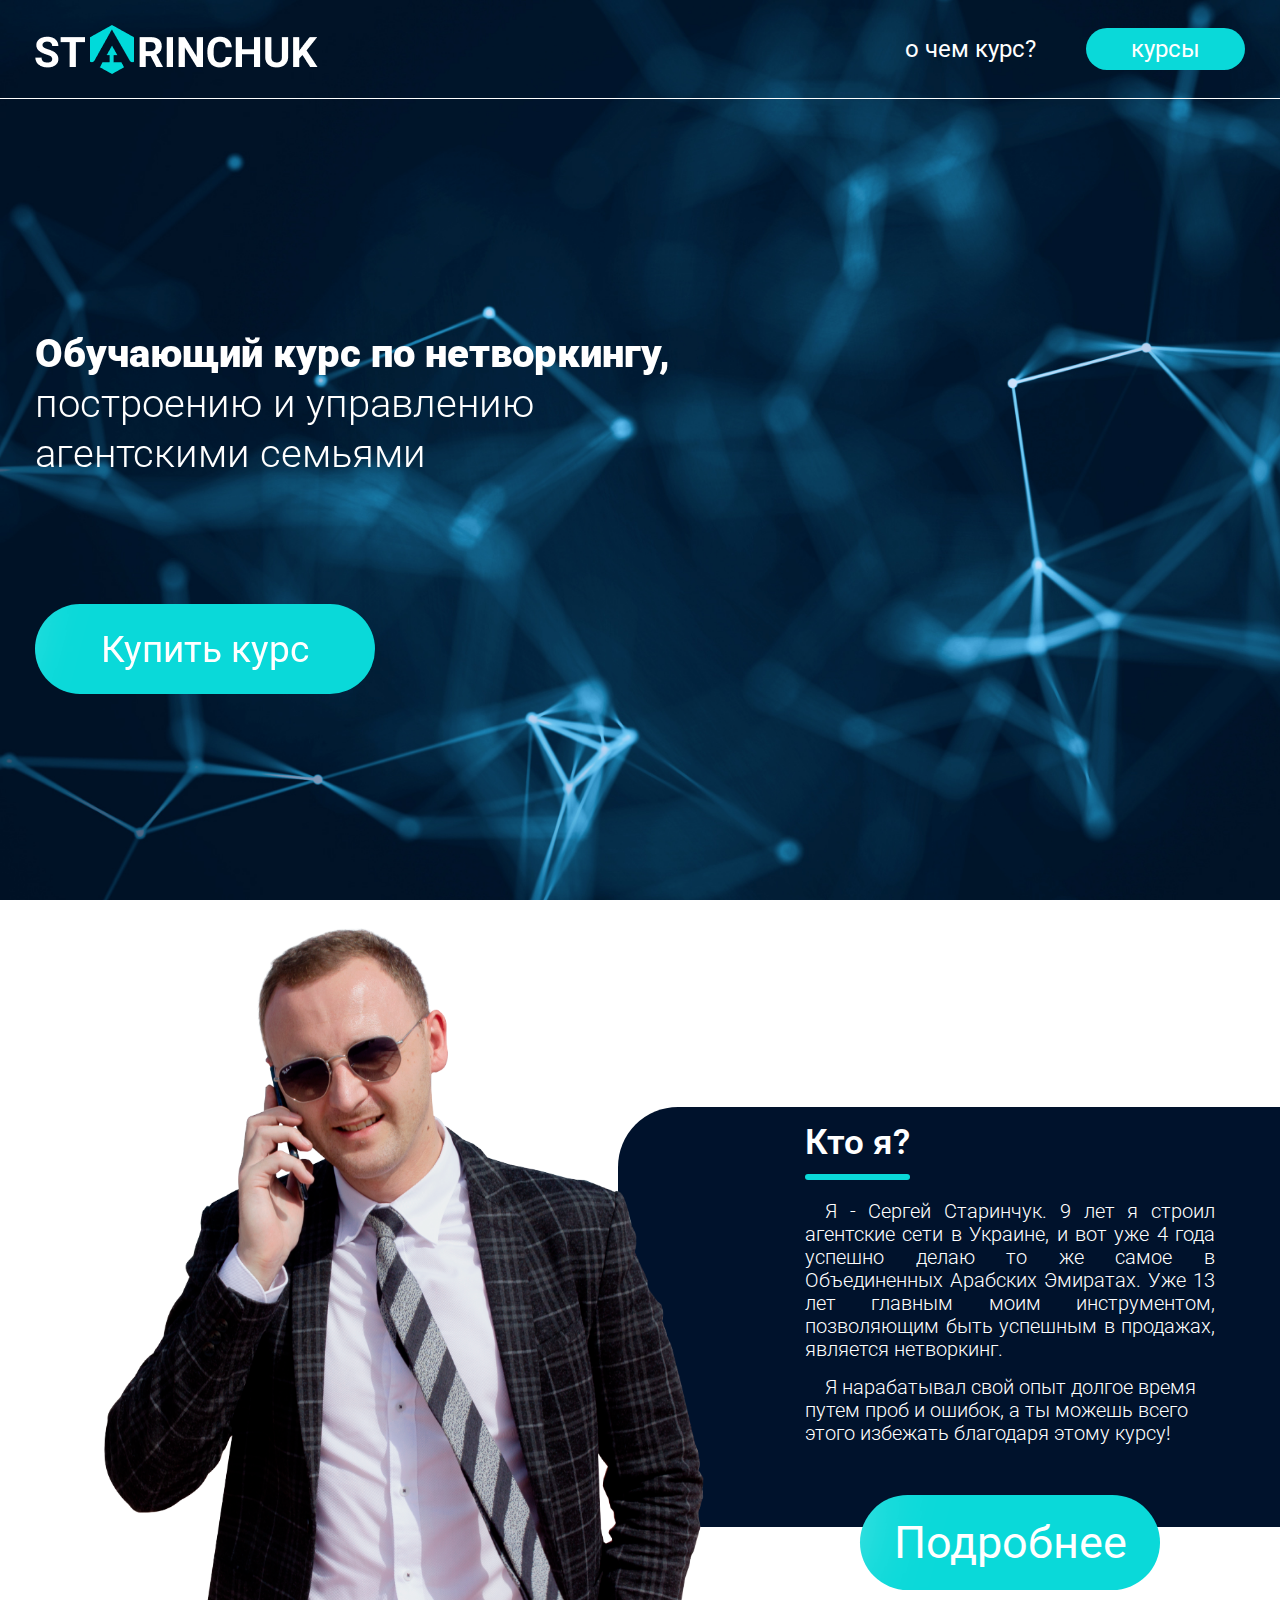
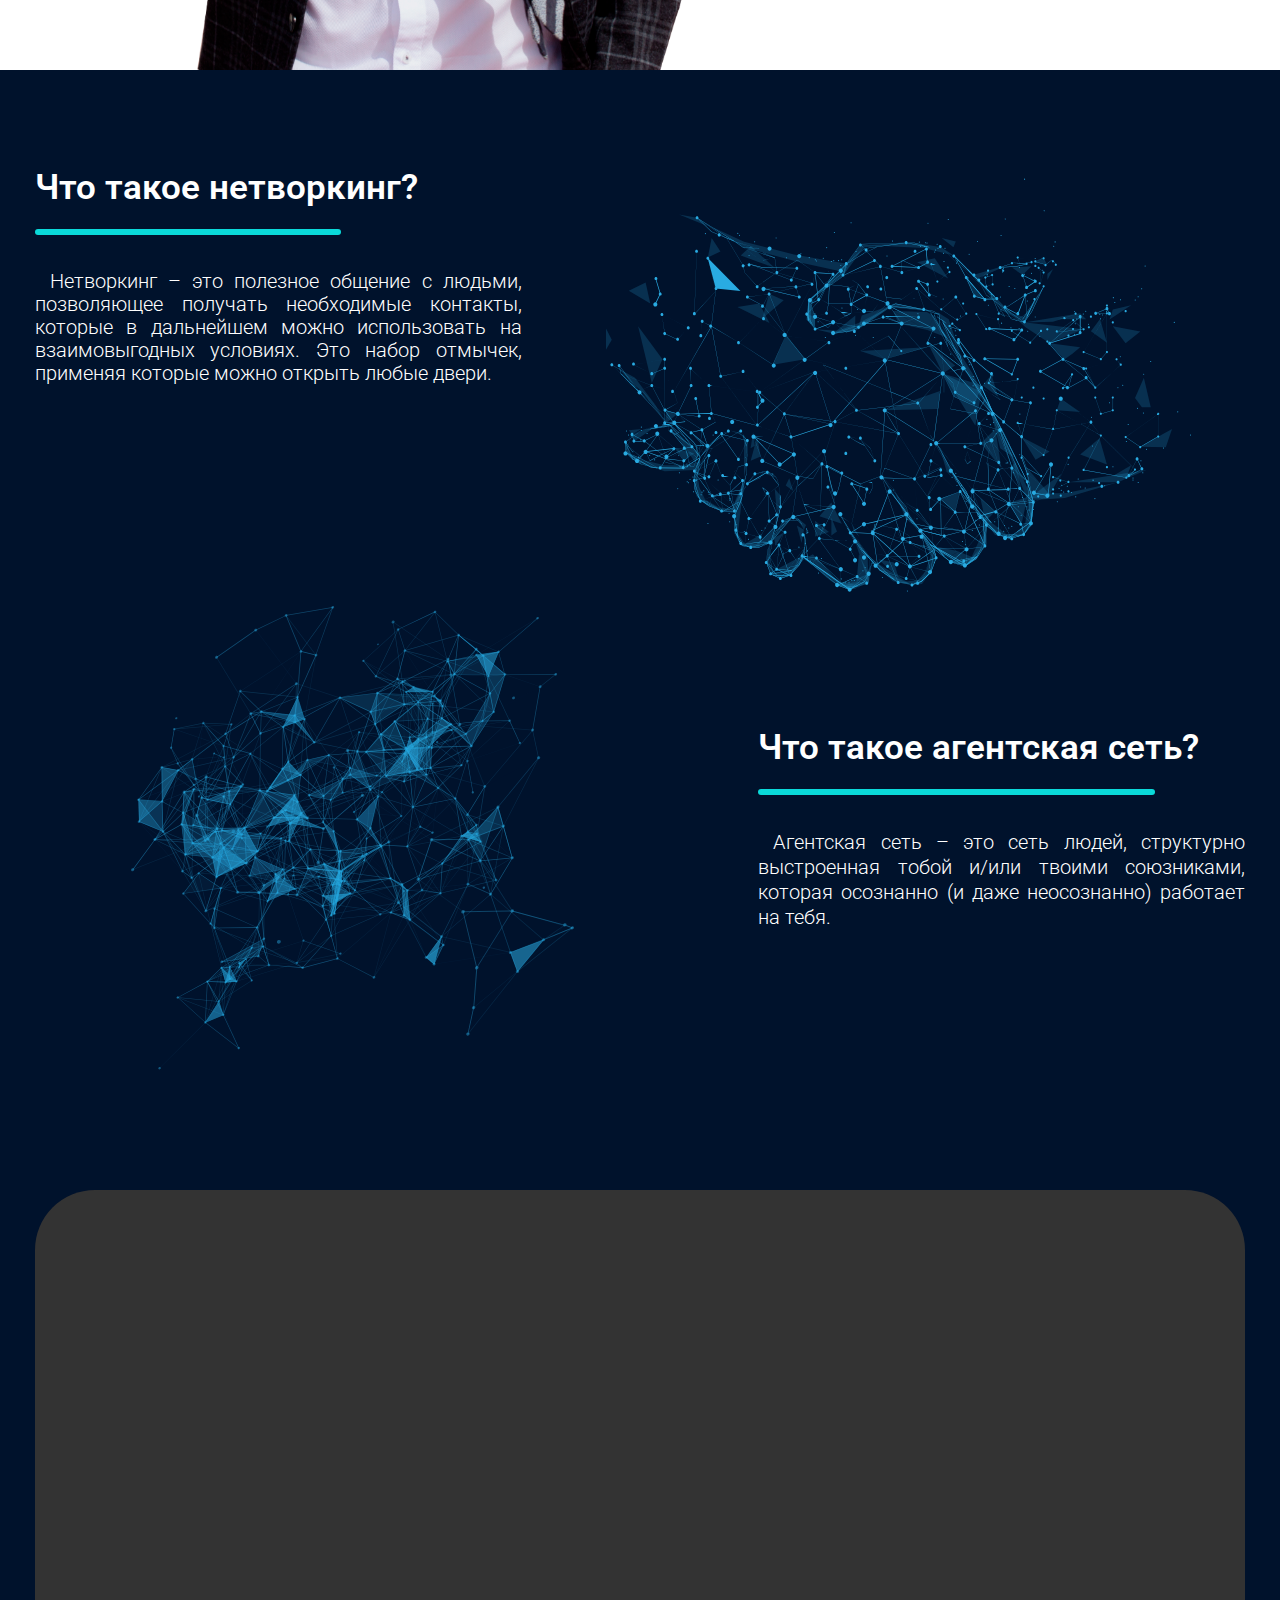
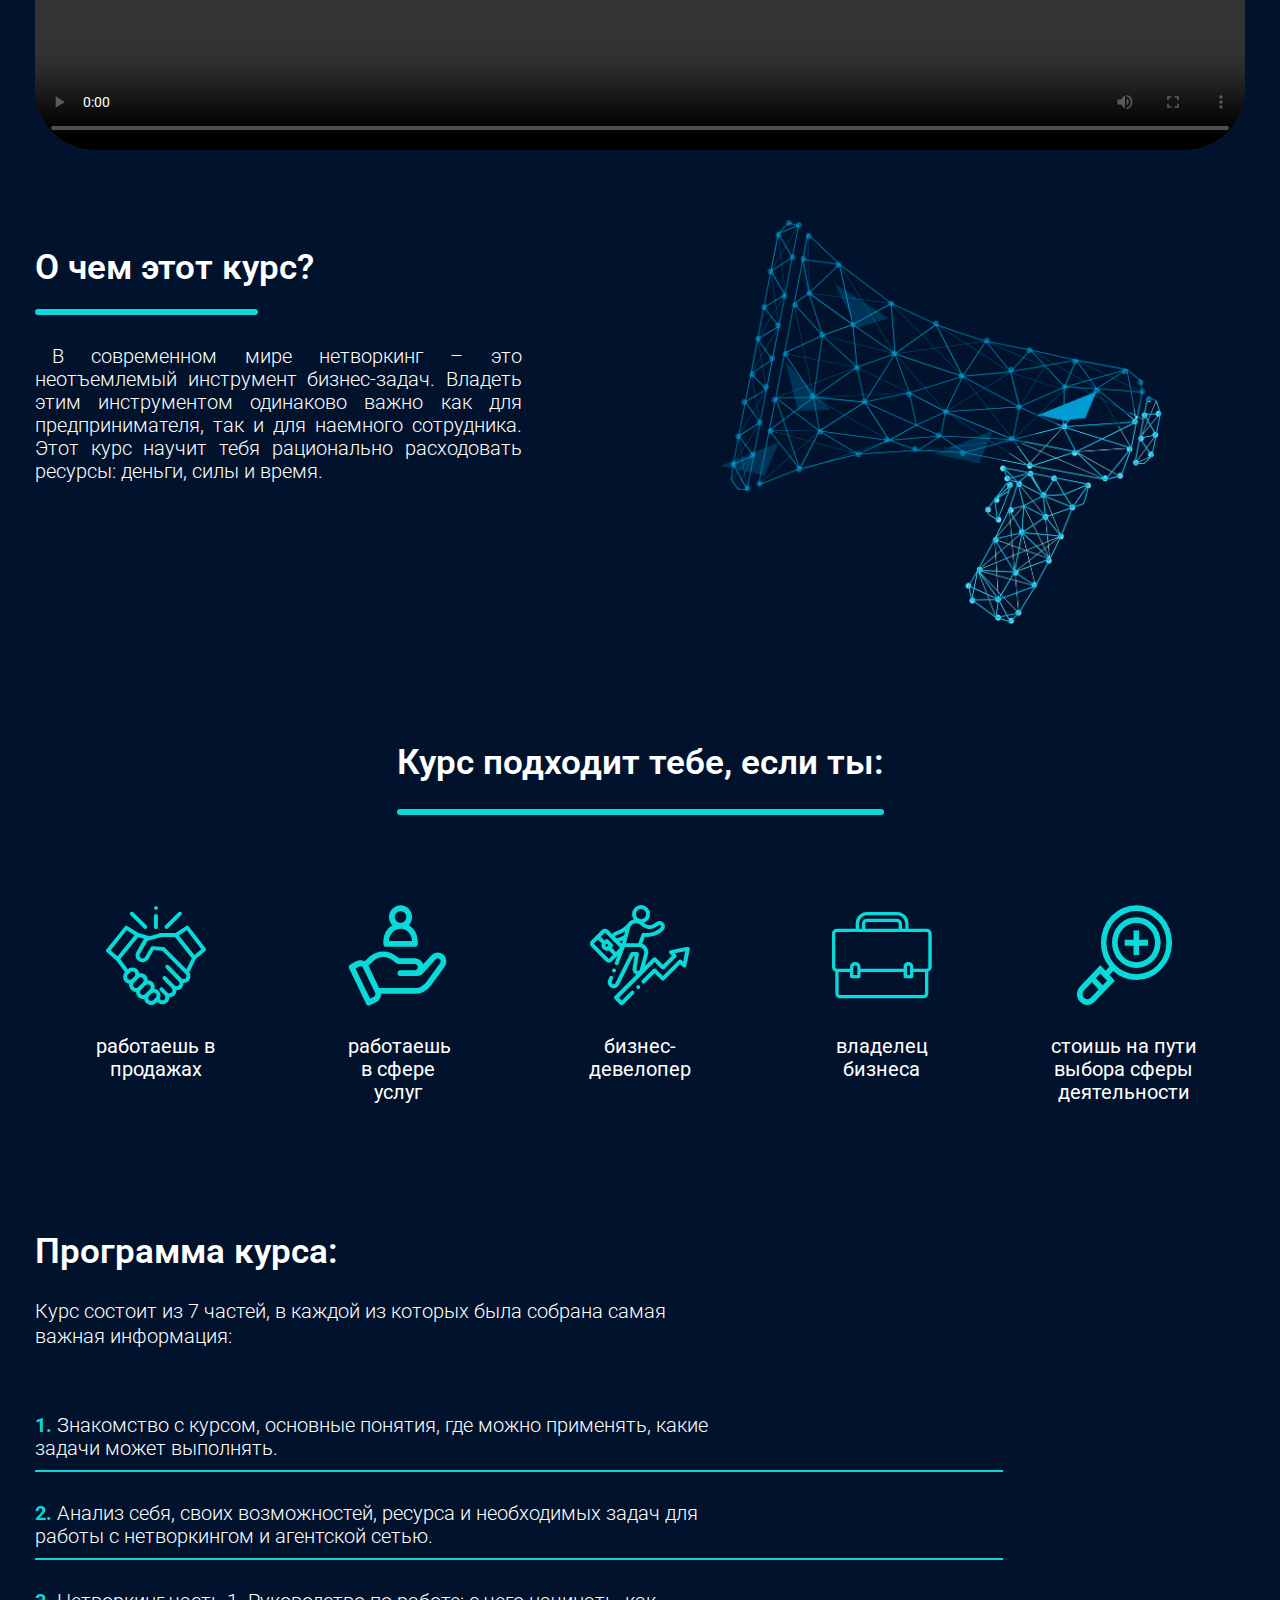
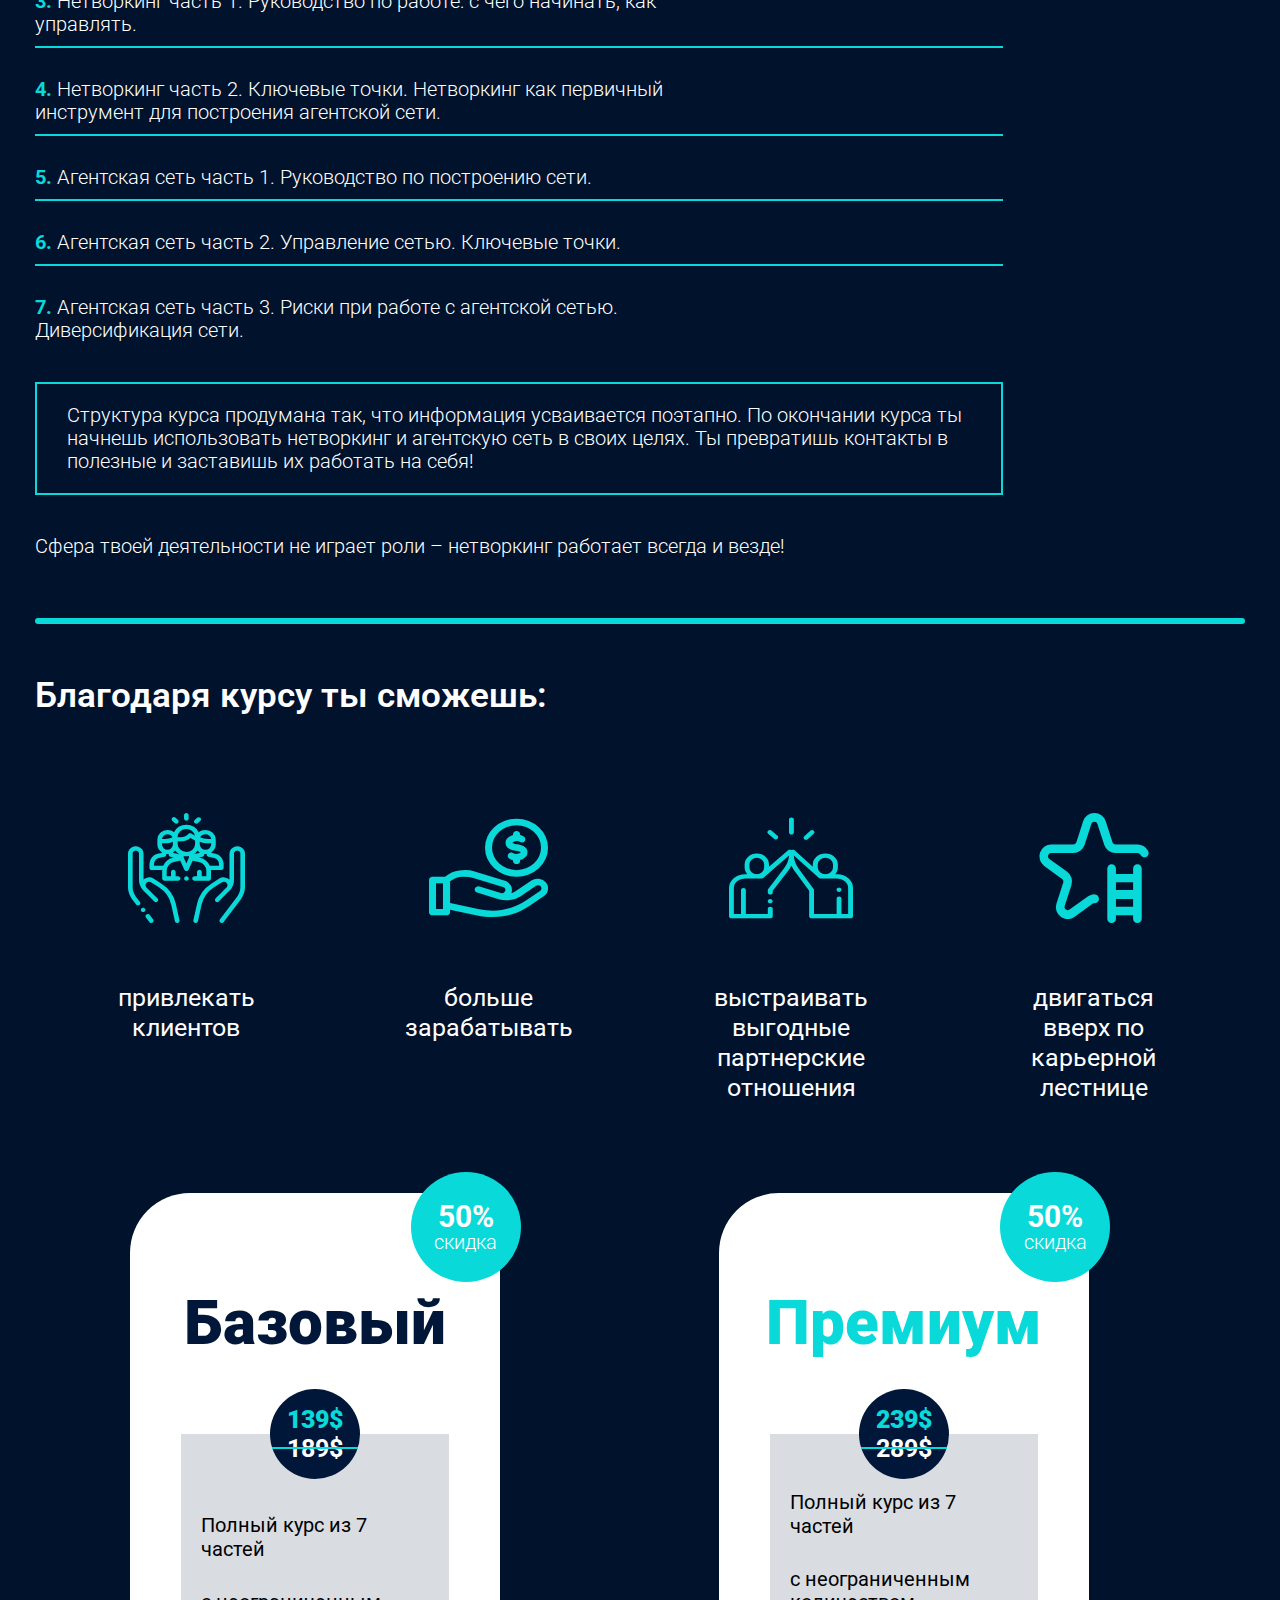
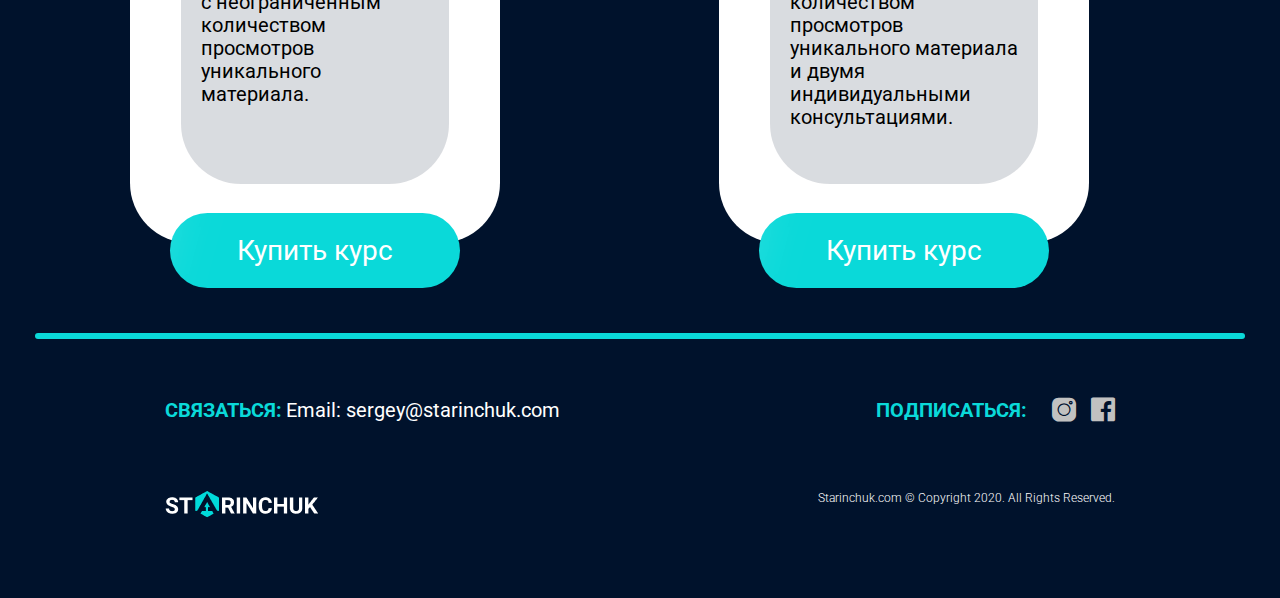
==== commit ae091c03: "s" ====
--- a/index.html
+++ b/index.html
@@ -190,7 +190,7 @@
                             </div>
 
                         </div>
-                        <div class="col-xl-7 col-lg-6 col-md-6 col-sm-6">
+                        <div class="col-xl-6 col-lg-6 col-md-6 col-sm-6">
                             <div class="about-info__icon">
                                 <img src="./images/paralax3.png" alt="">
                                 <!-- <img src="images/3.svg" alt=""> -->
@@ -303,7 +303,7 @@
                 </div>
                 <div class="sale-discount">
                     <div class="row">
-                        <div class="col-xl-auto col-lg-auto col-sm-5">
+                        <div class="col-xl-auto col-lg-auto col-sm-6">
                             <div class="sale-discount__items" id="sale-discount__items">
                                 <div class="discount">
                                     <span>50% </span>
@@ -324,7 +324,7 @@
                                 </a>
                             </div>
                         </div>
-                        <div class="col-xl-auto col-lg-auto col-sm-5">
+                        <div class="col-xl-auto col-lg-auto col-sm-6">
                             <div class="sale-discount__items">
                                 <div class="discount">
                                     <span>50% </span>
--- a/css/style.css
+++ b/css/style.css
@@ -168,6 +168,7 @@
     width: 100%;
     background: url('../images/background.jpg');
     height: 100vh;
+    min-height: 625px;
     background-size: cover;
     position: relative;
     z-index: 9;
--- a/css/media.css
+++ b/css/media.css
@@ -446,7 +446,6 @@
     /* section more-details end */
 }
 
-
 @media(max-width: 1480px) {
     .more-info__content {
         width: 560px;
@@ -1484,7 +1483,7 @@
     .sale-discount {
         padding-top: 90px;
         justify-content: space-between;
-        padding-right: 20px;
+        padding-right: 0px;
     }
 
     .sale-discount__items .discount span {
@@ -1538,9 +1537,10 @@
     }
 
     .sale-discount__items {
-        width: 310px;
+        width: 100%;
         height: 550px;
         padding-top: 80px;
+        margin: 0;
     }
 
     .sale-discount__items .discount {
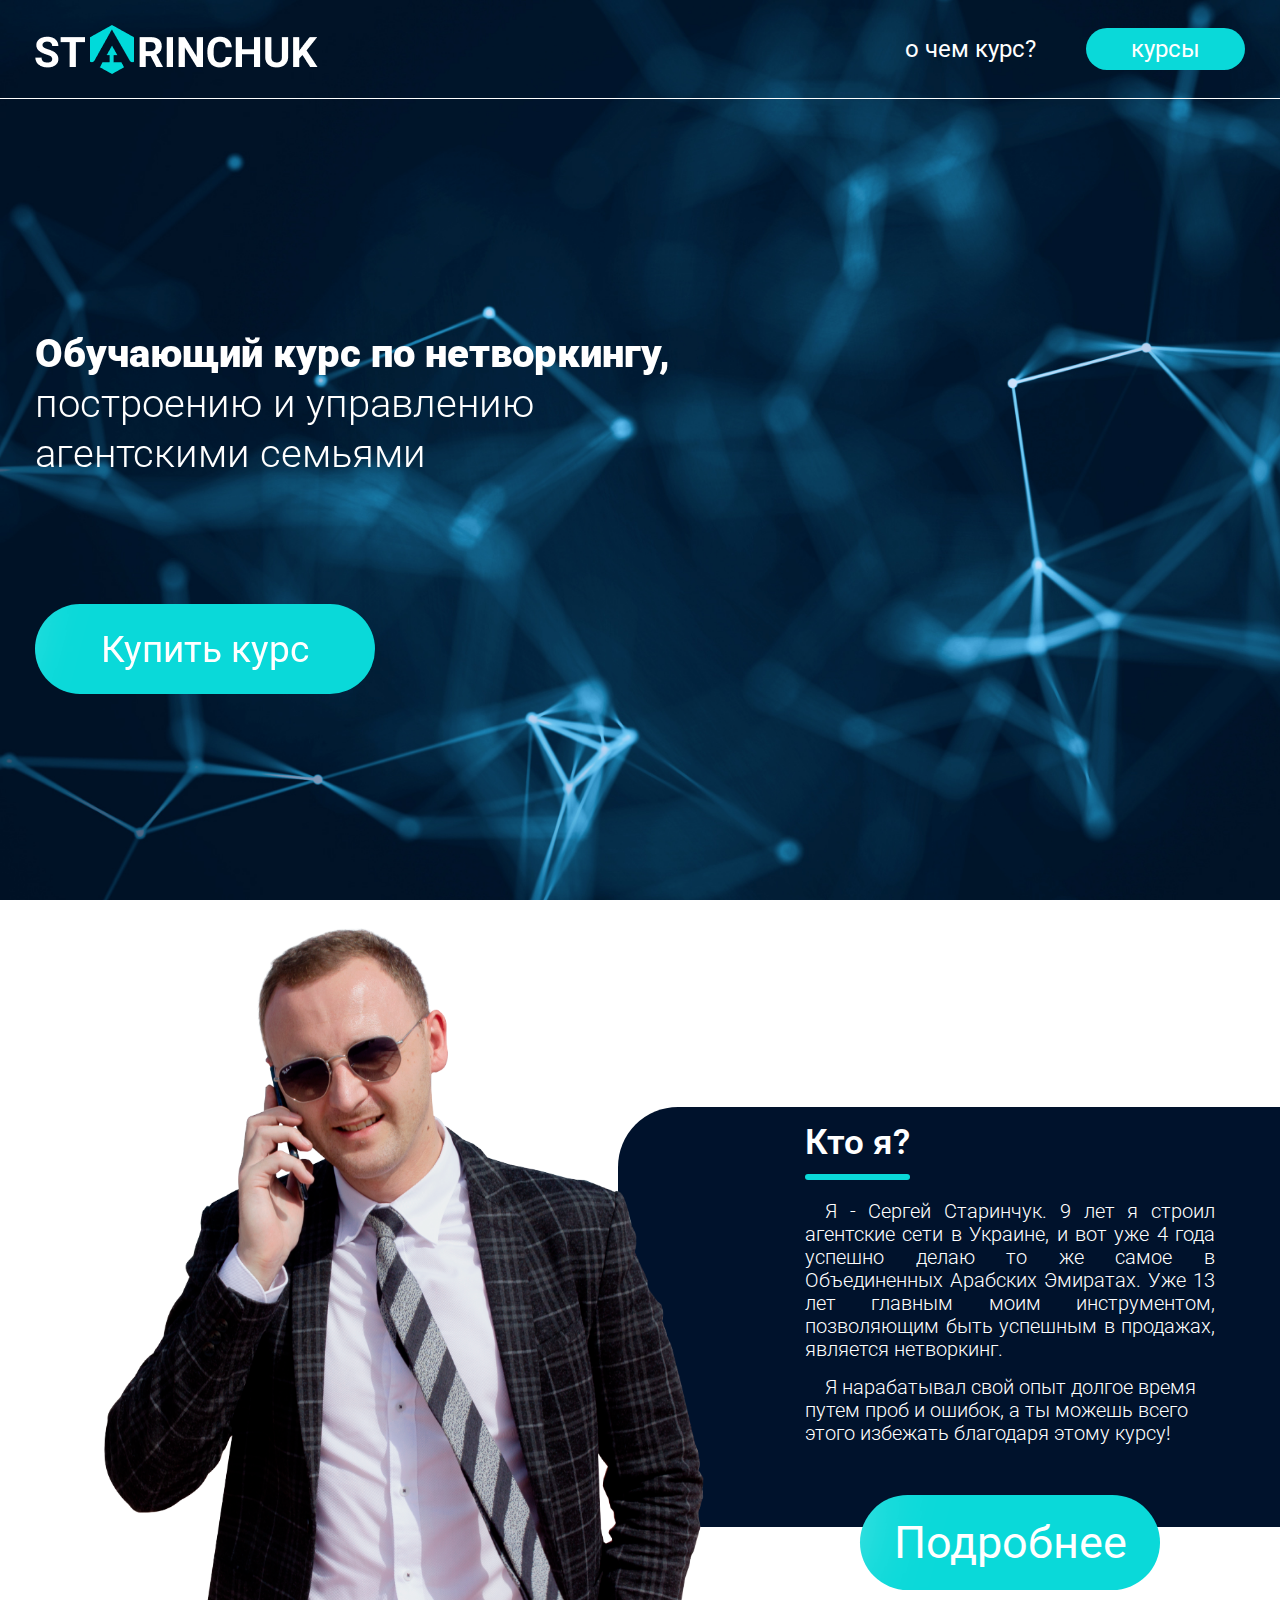
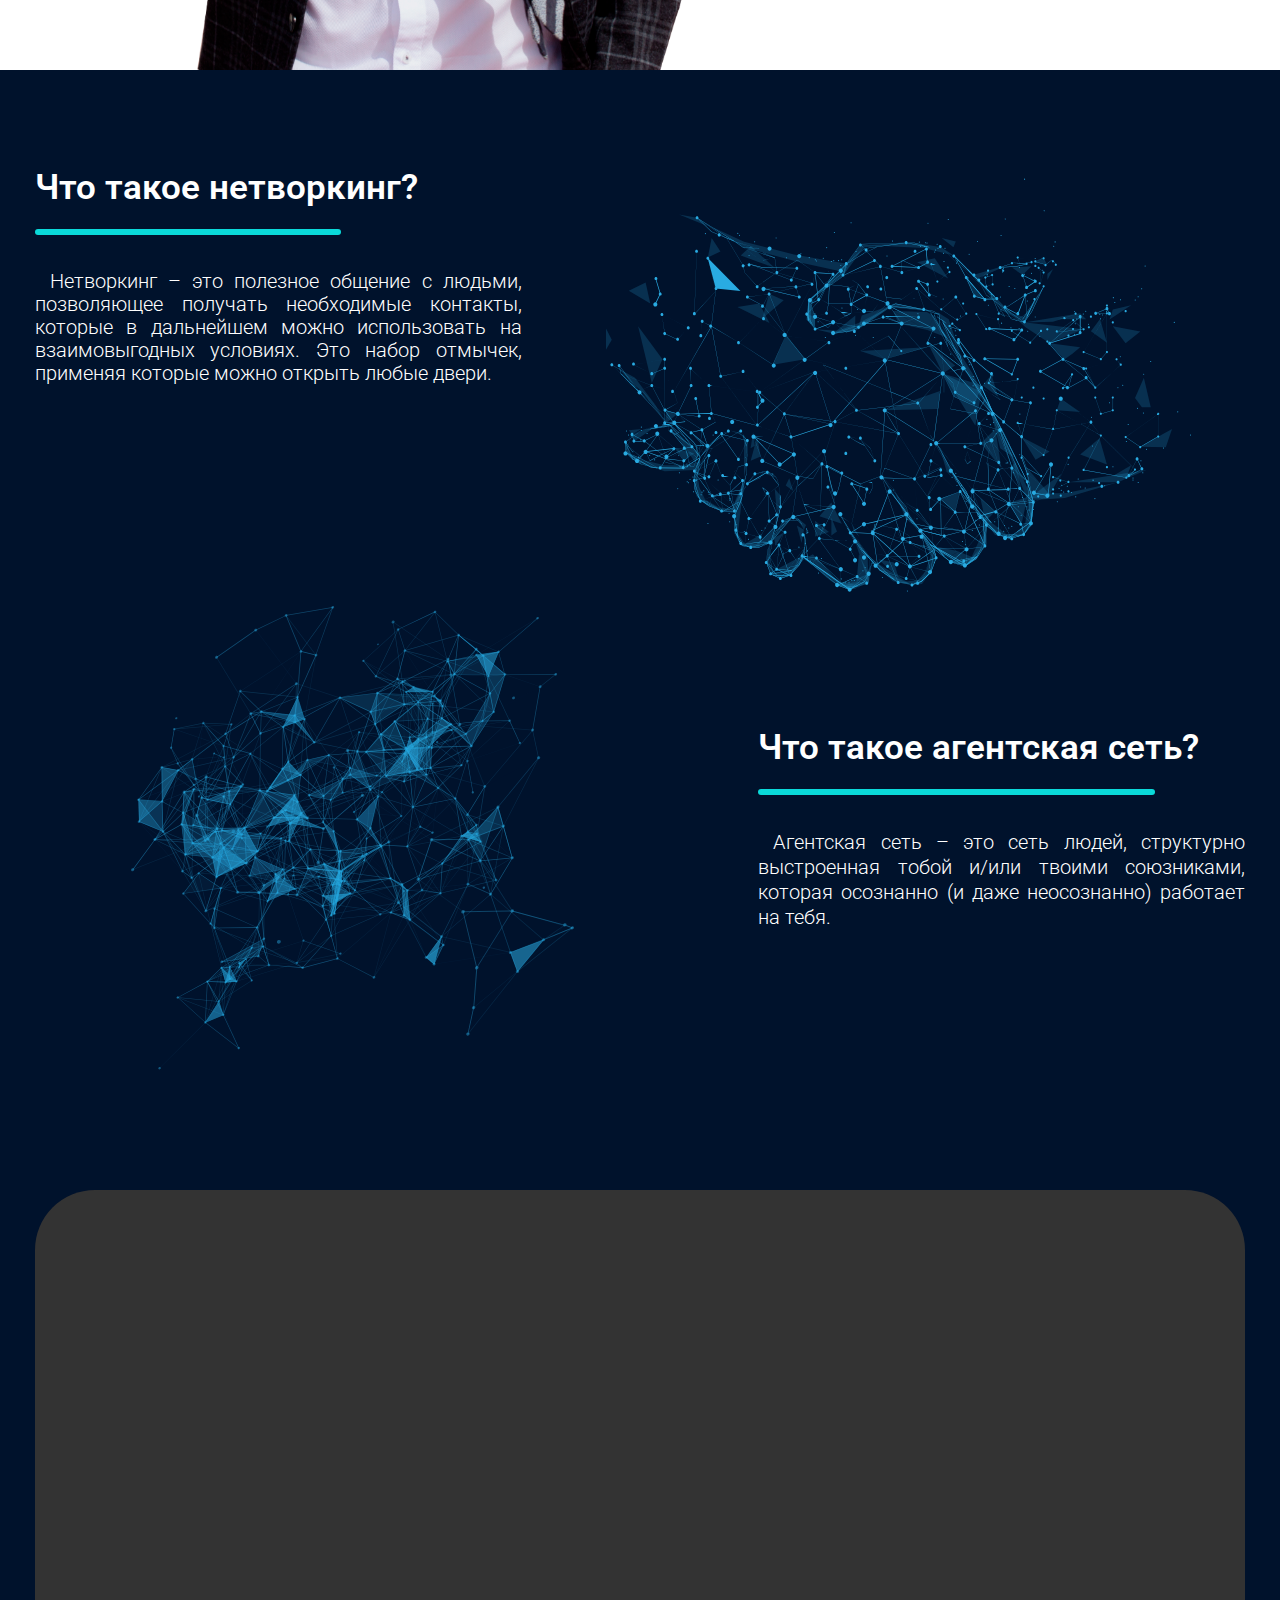
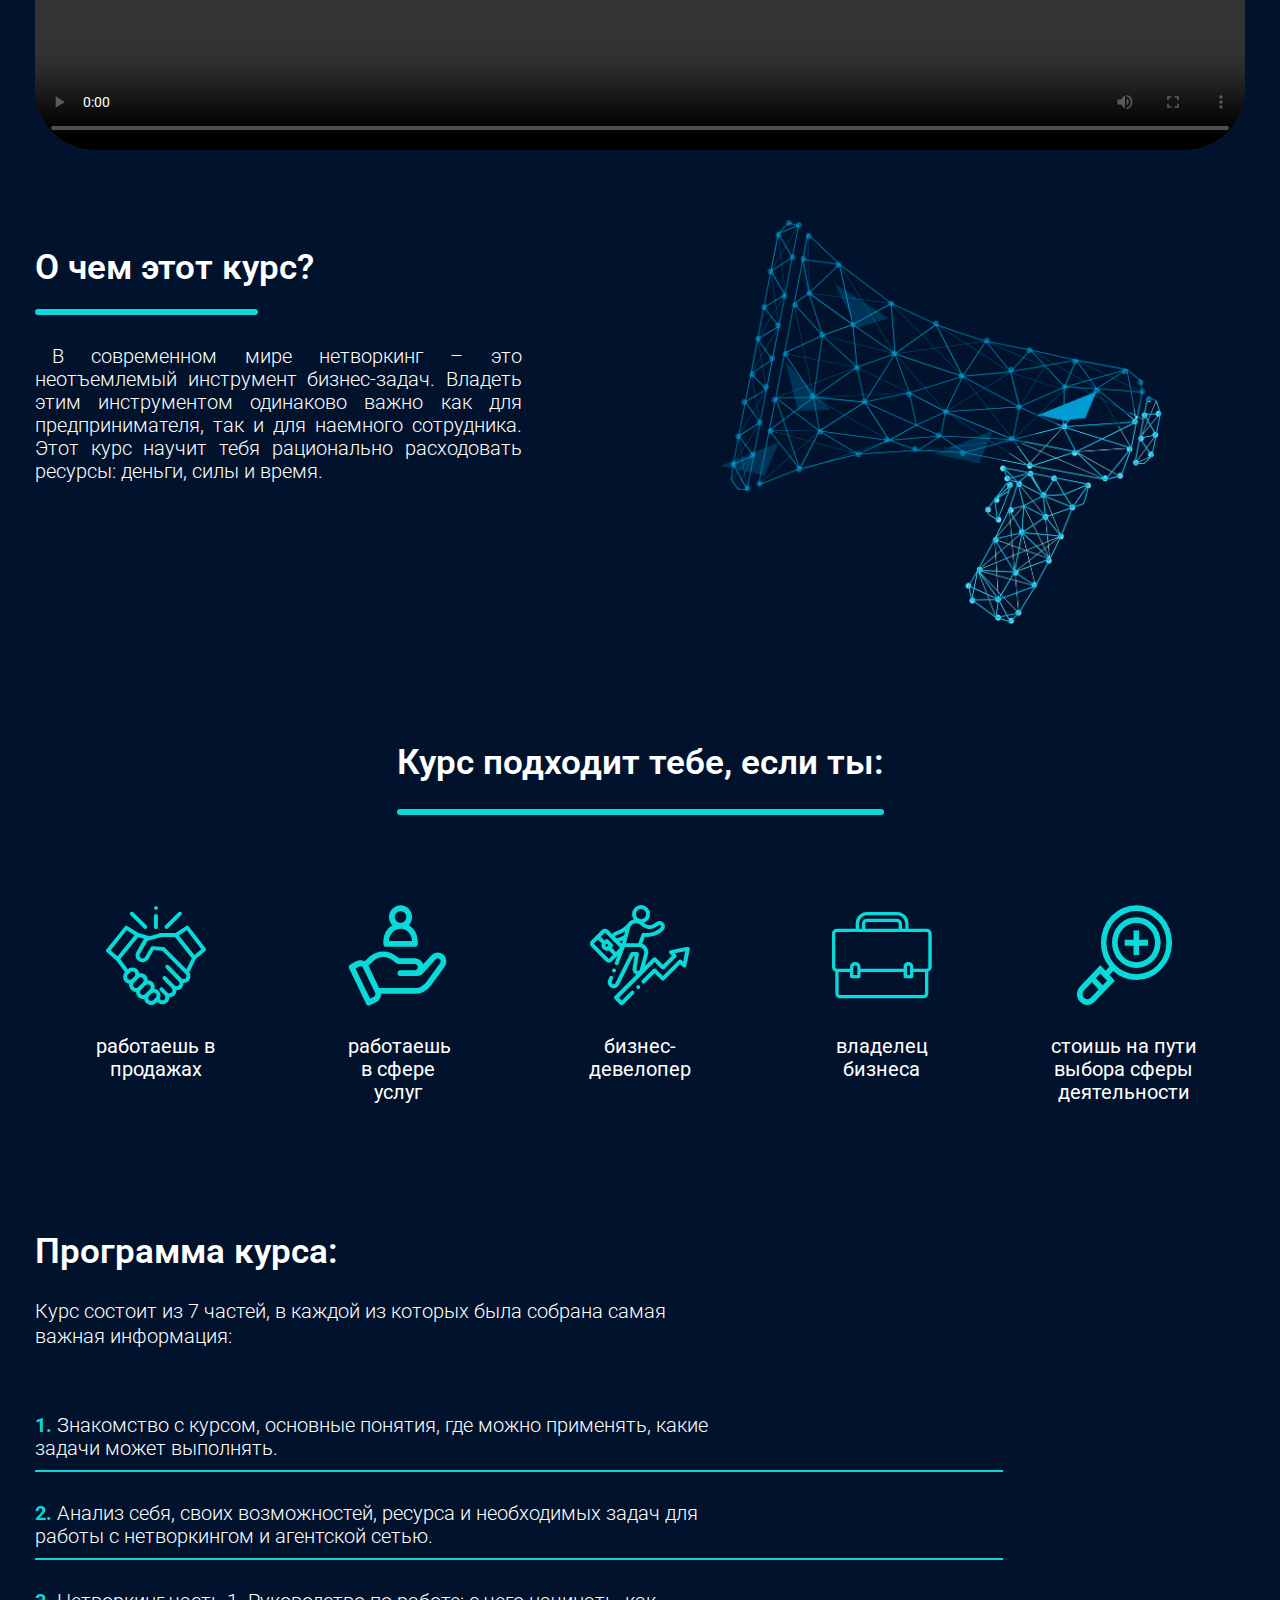
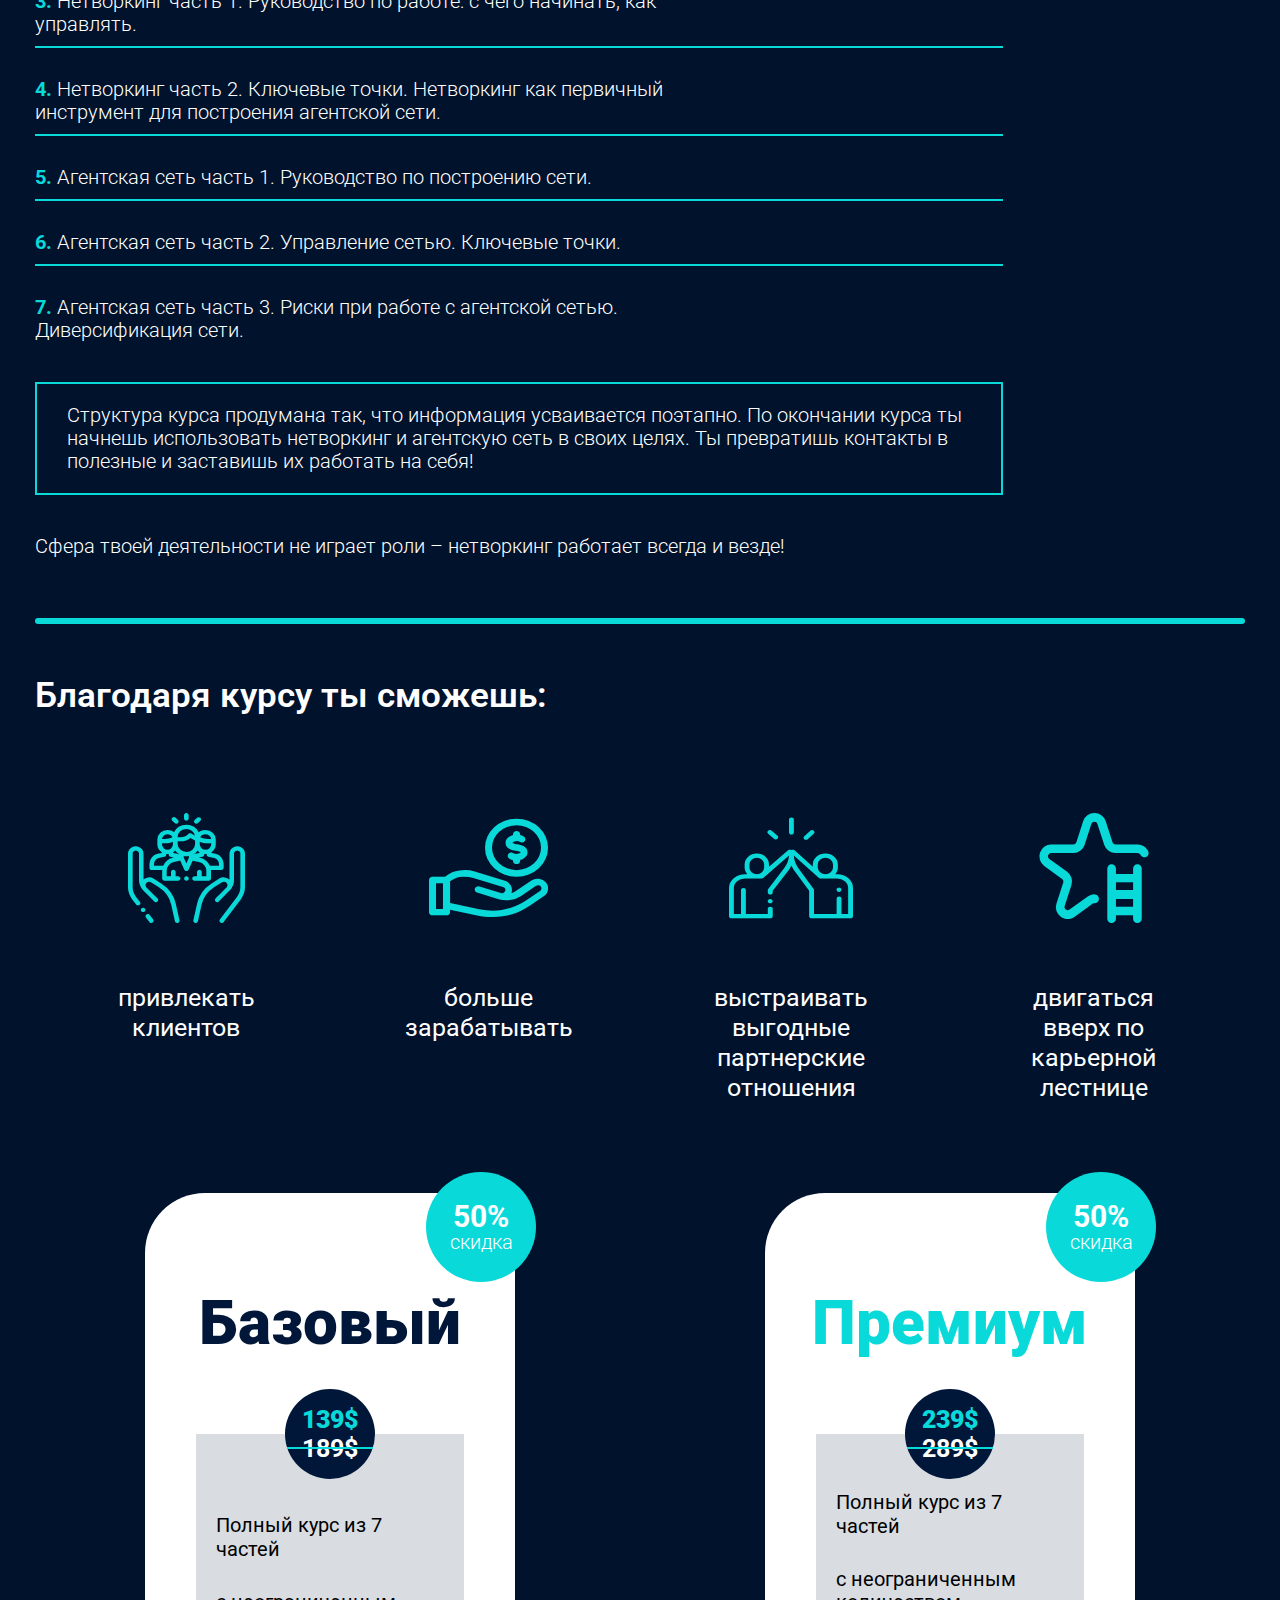
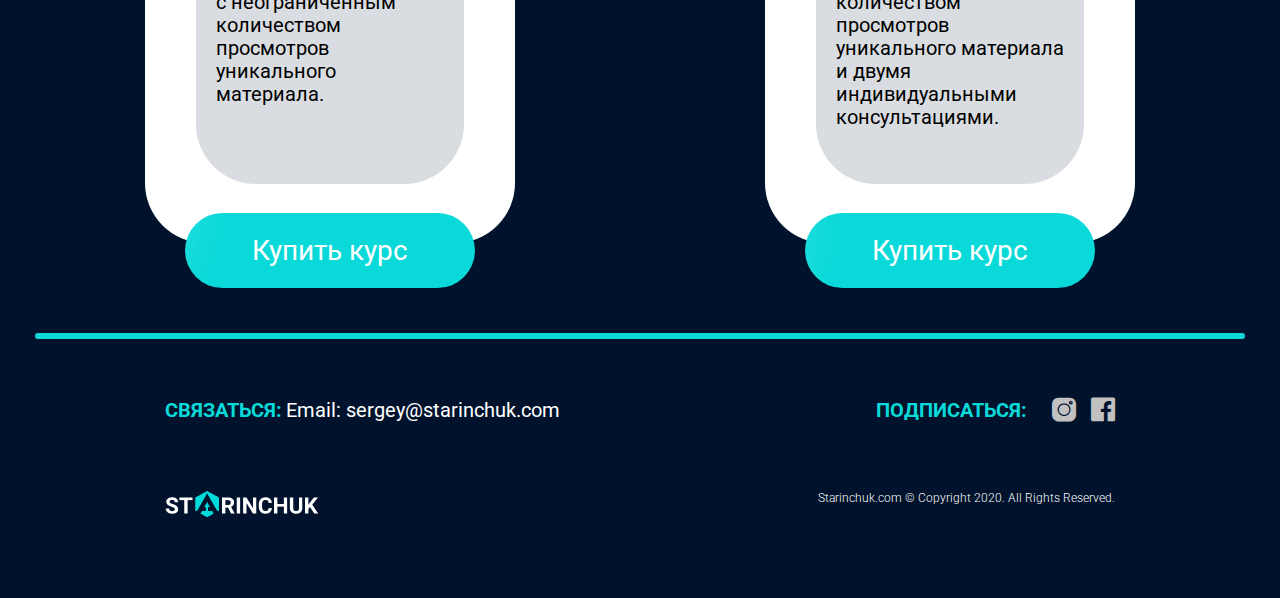
==== commit d7cc3806: "000" ====
--- a/index.html
+++ b/index.html
@@ -4,7 +4,7 @@
 <head>
     <meta charset="UTF-8">
     <meta name="viewport" content="width=767, initial-scale=1"/>
-    <title>starinchuk</title>
+    <title>STARINCHUK</title>
 
     <link rel="stylesheet" href="./libs/Bootstrap-grid/bootstrap-grid.min.css">
     <link rel="stylesheet" href="./css/style.css">
@@ -190,7 +190,7 @@
                             </div>
 
                         </div>
-                        <div class="col-xl-6 col-lg-6 col-md-6 col-sm-6">
+                        <div class="col-xl-6 col-lg-6 col-md-5 col-sm-6">
                             <div class="about-info__icon">
                                 <img src="./images/paralax3.png" alt="">
                                 <!-- <img src="images/3.svg" alt=""> -->
@@ -303,7 +303,7 @@
                 </div>
                 <div class="sale-discount">
                     <div class="row">
-                        <div class="col-xl-auto col-lg-auto col-sm-6">
+                        <div class="col-xl-6 col-lg-6 col-md-6 col-sm-6">
                             <div class="sale-discount__items" id="sale-discount__items">
                                 <div class="discount">
                                     <span>50% </span>
@@ -324,7 +324,7 @@
                                 </a>
                             </div>
                         </div>
-                        <div class="col-xl-auto col-lg-auto col-sm-6">
+                        <div class="col-xl-6 col-lg-6 col-md-6 col-sm-6">
                             <div class="sale-discount__items">
                                 <div class="discount">
                                     <span>50% </span>
--- a/css/style.css
+++ b/css/style.css
@@ -911,7 +911,6 @@
 /* sale-discount */
 
 .sale-discount {
-    padding-right: 61px;
     padding-top: 145px;
 }
 .sale-discount .row{
@@ -928,6 +927,7 @@
     align-items: center;
     padding-top: 150px;
     border-radius: 60px;
+    margin: 0 auto;
 
 }
 
--- a/css/media.css
+++ b/css/media.css
@@ -1537,7 +1537,7 @@
     }
 
     .sale-discount__items {
-        width: 100%;
+        width: 350px;
         height: 550px;
         padding-top: 80px;
         margin: 0;
@@ -1665,4 +1665,457 @@
         margin-bottom: 90px;
     }
 
+}
+
+@media(max-width: 767px) {
+
+    .navbar-own__logo {
+        height: 40px;
+    }
+
+    .navbar-own__right a {
+        font-size: 22px;
+        line-height: 23px;
+        outline: none;
+    }
+
+    .navbar-own__right a span {
+        width: 150px;
+    }
+
+    .banner-home__title h1 {
+        font-size: 37px;
+        line-height: 46px;
+        width: 100%;
+    }
+
+    .banner-home__title p {
+        font-size: 37px;
+        line-height: 46px;
+        padding-right: 20%;
+    }
+
+    a.sale-button__effect {
+        font-size: 35px;
+        width: 280px;
+        height: 85px;
+        overflow: hidden;
+        outline: none;
+    }
+
+    .more {
+        height: 450px;
+    }
+
+    .more:before {
+        width: 344px;
+        height: 450px;
+        left: 20px;
+    }
+
+    .more-info__content a.more-info__details:hover {
+        letter-spacing: 1px;
+        font-size: 35px;
+    }
+
+    .more-info__content .more-info__details {
+        font-size: 30px;
+        width: 240px;
+        height: 60px;
+        transform: translateY(20px);
+    }
+
+    .more-info__title {
+        padding-top: 0px;
+    }
+
+    .more::after {
+        width: 450px;
+        height: 355px;
+        bottom: calc(54% + 18px);
+        transform: translateY(60%);
+    }
+
+
+    .more-info__content {
+        width: 350px;
+        padding-right: 0px;
+    }
+
+    .more-info__title h2 {
+        font-size: 30px;
+        padding-bottom: 15px;
+        padding-top: 30px;
+    }
+
+    .more-info__content p:first-of-type {
+        font-size: 17px;
+        line-height: 20px;
+        text-indent: 15px;
+        margin-top: 15px;
+        margin-bottom: 15px;
+    }
+
+    .more-info__content p {
+        font-size: 17px;
+        line-height: 20px;
+        text-indent: 15px;
+    }
+
+    .about {
+        margin-top: 30px;
+    }
+
+    .about .about-info__top .about-info__title h2 {
+        font-size: 30px;
+        line-height: 30px;
+        padding-bottom: 15px;
+        display: block;
+        width: 90%;
+    }
+
+    .about .about-info__top p:first-of-type {
+        margin-top: 30px;
+        text-align: justify;
+        margin-bottom: 25px;
+        font-size: 17px;
+        text-indent: 15px;
+        line-height: 20px;
+    }
+
+    .about .about-info__middle .about-info__title h2 {
+        font-size: 30px;
+        line-height: 30px;
+        padding-bottom: 15px;
+        display: block;
+        width: 90%;
+    }
+
+    .about .about-info__middle .about-info-content p:first-of-type {
+        margin-top: 30px;
+        text-align: justify;
+        margin-bottom: 25px;
+        font-size: 17px;
+        text-indent: 15px;
+        line-height: 20px;
+    }
+
+    .about .about-info__top .about-info__icon {
+        width: 340px;
+        height: 310px;
+        margin-left: auto;
+        margin-top: -10px;
+    }
+
+    .about .about-info__middle .about-info__icon {
+        width: 340px;
+        height: 310px;
+        margin-left: -10px;
+    }
+
+    .about .about-info__middle .about-info__icon {
+        width: 100%;
+        height: 465px;
+        margin-left: -30px;
+    }
+
+    .media {
+        margin-top: 0px;
+    }
+
+    .media .media-view {
+        width: auto;
+        height: 460px;
+    }
+
+    .about .about-info__bottom .about-info__title h2 {
+        font-size: 30px;
+        line-height: 30px;
+        padding-bottom: 15px;
+        display: block;
+        width: 90%;
+    }
+
+    .about .about-info__bottom p:first-of-type {
+        margin-top: 30px;
+        text-align: justify;
+        margin-bottom: 25px;
+        font-size: 17px;
+        text-indent: 15px;
+        line-height: 20px;
+    }
+
+    .about .about-info__bottom .about-info__icon {
+        margin-top: -20px;
+        width: 340px;
+        height: 290px;
+        margin-left: 0px;
+    }
+
+    .information .info-context {
+        display: flex;
+        justify-content: center;
+        padding-top: 30px;
+    }
+
+    .information .info-context .info-context__title h2 {
+        font-size: 30px;
+        line-height: 30px;
+        padding-bottom: 15px;
+    }
+
+
+    .information .info__icons li {
+        width: 33.333333%;
+        padding: 30px 0;
+    }
+
+    .information .info__icons span {
+        width: 100%;
+    }
+
+    .information .info__icons ul {
+        justify-content: center;
+    }
+
+    .information .info__icons li:nth-child(2) {
+        padding: 30px 0;
+    }
+
+    .information .info-textbook .info-textbook__title h2 {
+        font-size: 30px;
+        padding-bottom: 15px;
+    }
+
+    .information .info-textbook p.first__paragraph {
+        font-size: 17px;
+        line-height: 20px;
+    }
+
+    .information .info__icons ul {
+        padding-top: 55px;
+    }
+
+    .information .info-textbook li>p {
+        font-size: 17px;
+        line-height: 20px;
+    }
+
+    .information .info-textbook span {
+        font-size: 17px;
+        line-height: 20px;
+
+    }
+
+    .information .info-textbook .marked__paragraph {
+        font-size: 17px;
+        line-height: 20px;
+        padding: 30px 30px;
+    }
+
+    .information .info-textbook p.second__paragraph {
+        font-size: 17px;
+        line-height: 20px;
+        padding-top: 30px;
+        padding-bottom: 50px;
+    }
+
+    .sale .sale-ability__title h2 {
+        font-size: 30px;
+        padding-top: 50px;
+    }
+
+    .sale .sale-ability__icon span {
+        font-size: 17px;
+        line-height: 20px;
+        padding-top: 45px;
+        display: block;
+        width: 65%;
+    }
+
+    .sale-discount {
+        padding-top: 90px;
+        justify-content: space-between;
+        padding-right: 0px;
+    }
+
+    .sale-discount__items .discount span {
+        font-size: 25px;
+    }
+
+    .sale-discount__items .discount small {
+        font-size: 17px;
+    }
+
+    .sale-discount__items h3.base {
+        font-size: 50px;
+        line-height: 35px;
+    }
+
+    .sale-discount__items h3.premium {
+        font-size: 50px;
+        line-height: 35px;
+    }
+
+    .sale-discount__items .sale__info .price span {
+        padding: 0 15px;
+        font-size: 20px;
+    }
+
+    .sale-discount__items .sale__info .price small {
+        padding: 0 15px;
+        font-size: 20px;
+    }
+
+    .sale-discount__items .sale__info>span {
+        font-size: 17px;
+        margin-bottom: 25px;
+    }
+
+    .sale-discount__items .sale__info>p {
+        line-height: 20px;
+        font-size: 17px;
+    }
+
+    .sale-discount__items .buy__course .for__base {
+        font-size: 23px;
+        width: 210px;
+        height: 65px;
+    }
+
+    .sale-discount__items .buy__course .for__premium {
+        font-size: 23px;
+        width: 210px;
+        height: 65px;
+    }
+
+    .sale-discount__items {
+        width: 290px;
+        height: 550px;
+        padding-top: 80px;
+        margin: 0;
+    }
+
+    .sale-discount__items .discount {
+        width: 90px;
+        height: 90px;
+        top: -21px;
+        right: -21px;
+    }
+
+    .sale-discount__items .sale__info {
+        width: calc(100% - 50px);
+        background: rgb(0 18 44 / 15%);
+        position: relative;
+        height: 300px;
+        padding: 0px 20px;
+    }
+
+    .footer-main .footer-main__contact span {
+        font-size: 17px;
+    }
+
+    .footer-main .footer-main__contact small {
+        font-size: 17px;
+    }
+
+    .footer-main .footer-main__contact a {
+        font-size: 17px;
+    }
+
+    .footer-main .footer-main__social span {
+        font-size: 17px;
+        margin-right: 10px;
+    }
+
+    .footer-main .footer-main__social a {
+        font-size: 18px;
+        margin-left: 15px;
+    }
+
+    .footer-copyright {
+        padding-top: 55px;
+    }
+
+    .footer-copyright .footer__logo {
+        height: 23px;
+        max-width: 153px;
+        flex: 0 0 153px;
+    }
+
+    .more-details .more-details__media .more-details__view {
+        width: auto;
+        height: 550px;
+        margin-bottom: 90px;
+
+    }
+
+    .more-details .more-details__context p {
+        font-size: 17px;
+        line-height: 20px;
+        text-indent: 15px;
+        padding-top: 30px;
+    }
+
+    .more-details .more-details__context .more-details__title h2 {
+        font-size: 30px;
+        padding-bottom: 20px;
+    }
+
+    .close {
+        position: relative;
+        width: 45px;
+        height: 45px;
+    }
+
+    .close:before,
+    .close:after {
+        left: 21px;
+        height: 45px;
+        width: 2.5px;
+    }
+
+
+    .sale .sale-ability__icon li {
+        width: 50%;
+        padding: 30px 0;
+    }
+
+    .sale .sale-ability__icon ul {
+        padding-top: 50px;
+    }
+
+    .information .info-textbook li {
+        padding-right: 0;
+    }
+
+    .information .info-textbook {
+        margin-top: 60px;
+        width: 100%;
+    }
+
+    .information .info-textbook p.first__paragraph {
+        padding-right: 0;
+    }
+
+    .footer-copyright {
+        padding-left: 0;
+        padding-right: 0;
+    }
+
+    .footer-main {
+        padding-left: 0;
+        padding-right: 0;
+    }
+
+    .more-details .more-details__media {
+        margin-top: 59px;
+    }
+
+    .more-details .more-details__media .more-details__view {
+        width: auto;
+        height: 460px;
+        margin-bottom: 90px;
+    }
+
 }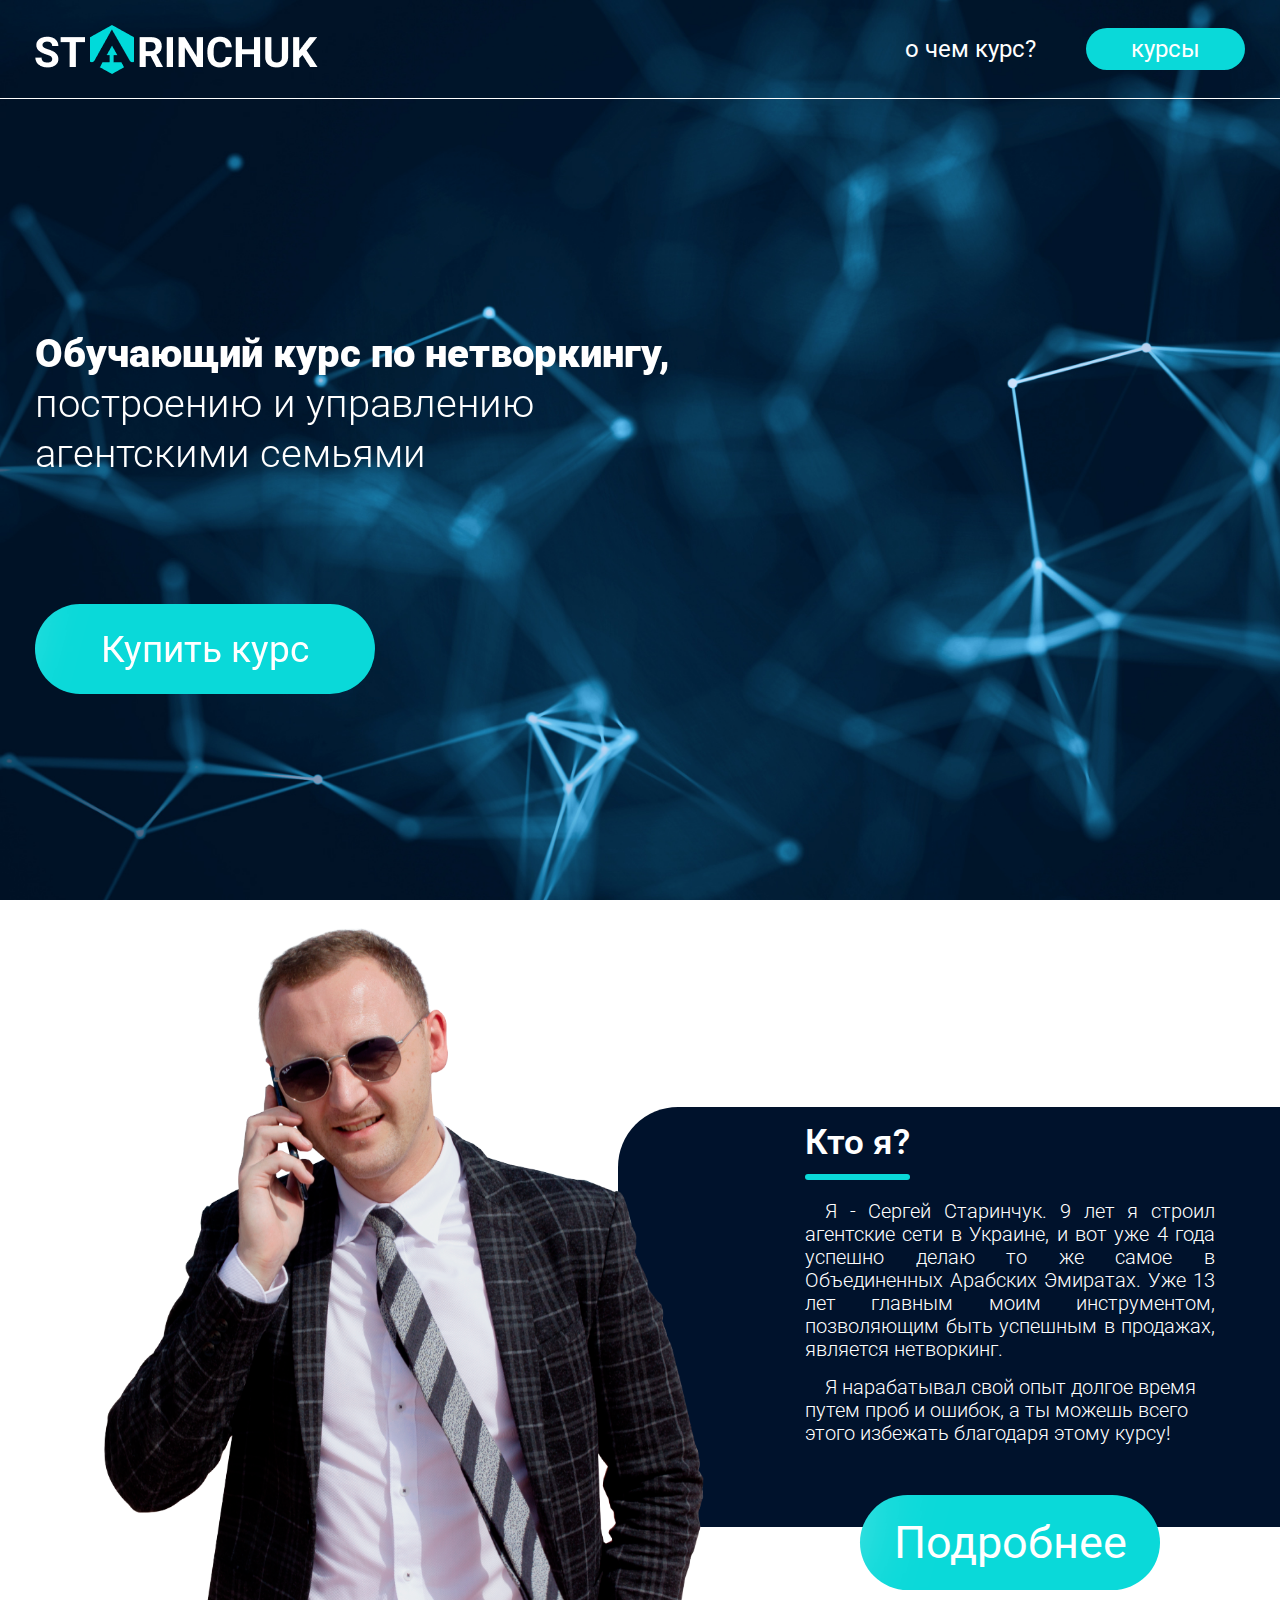
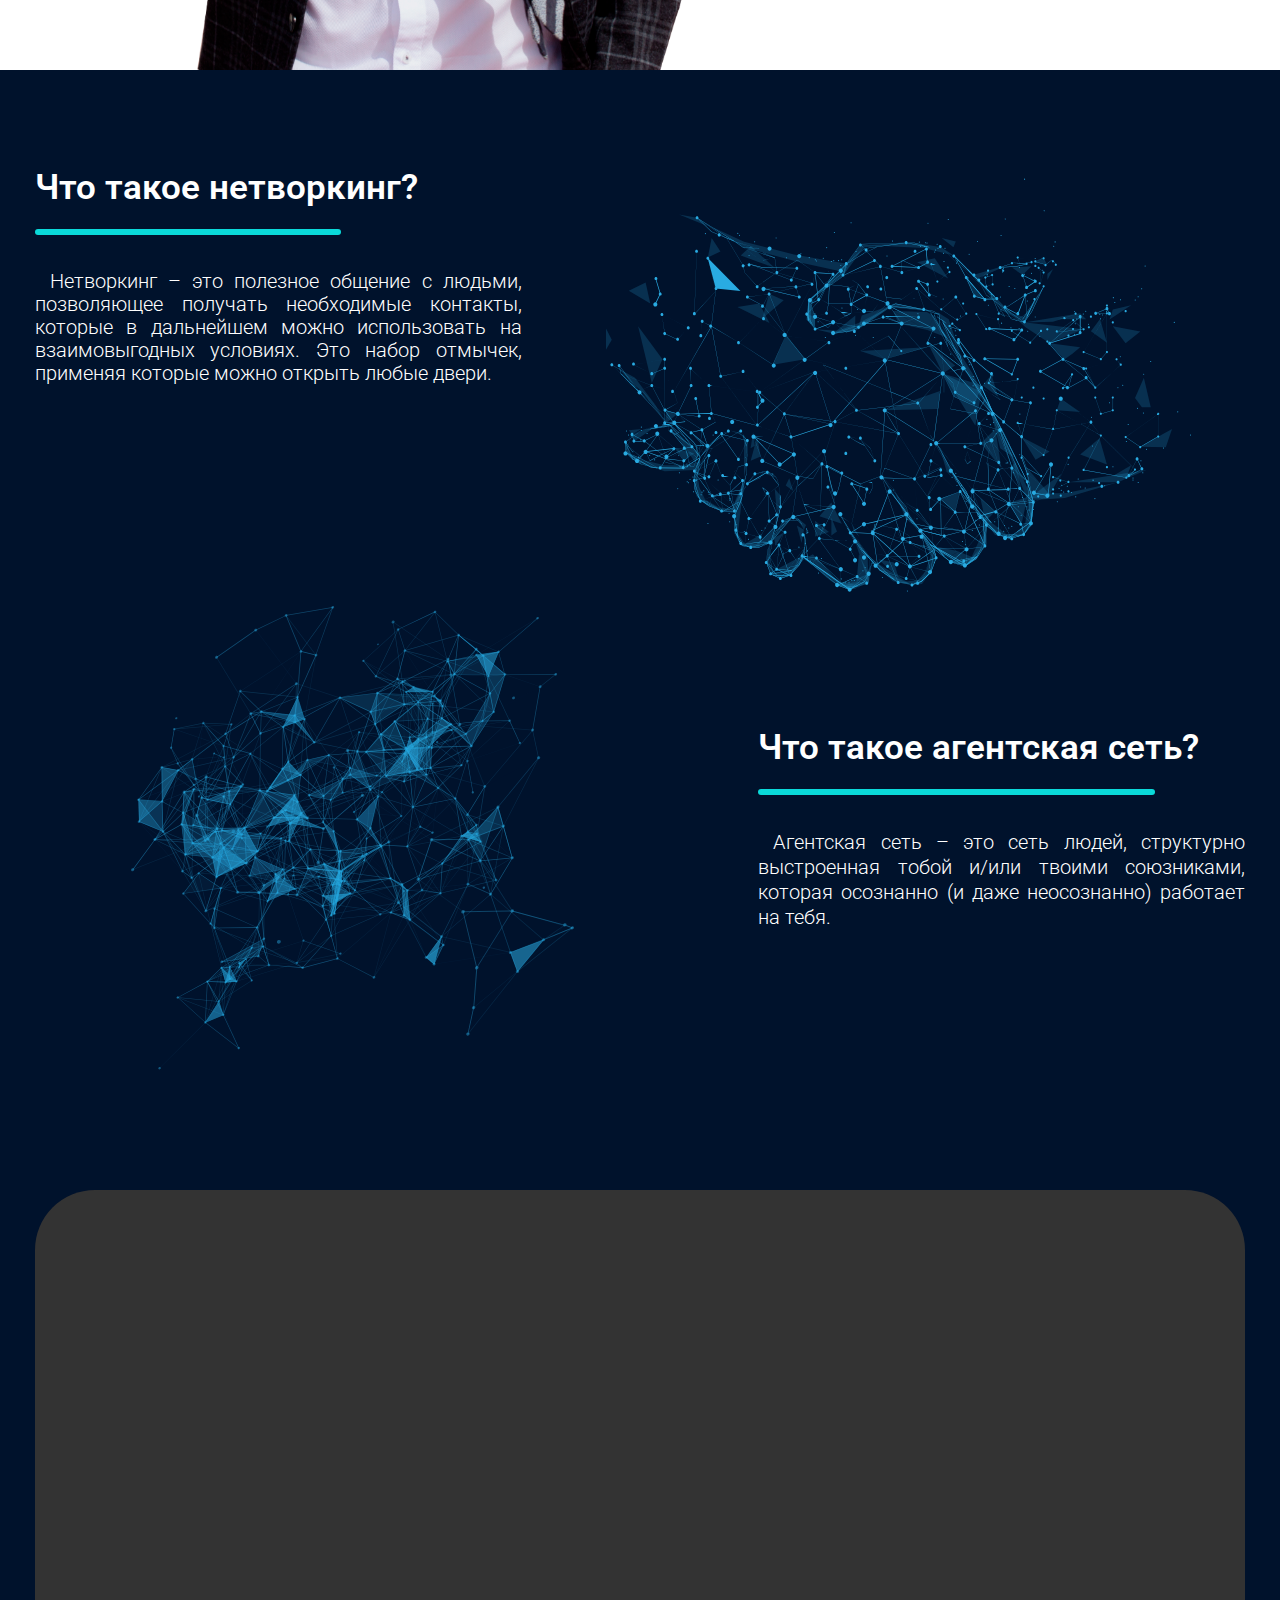
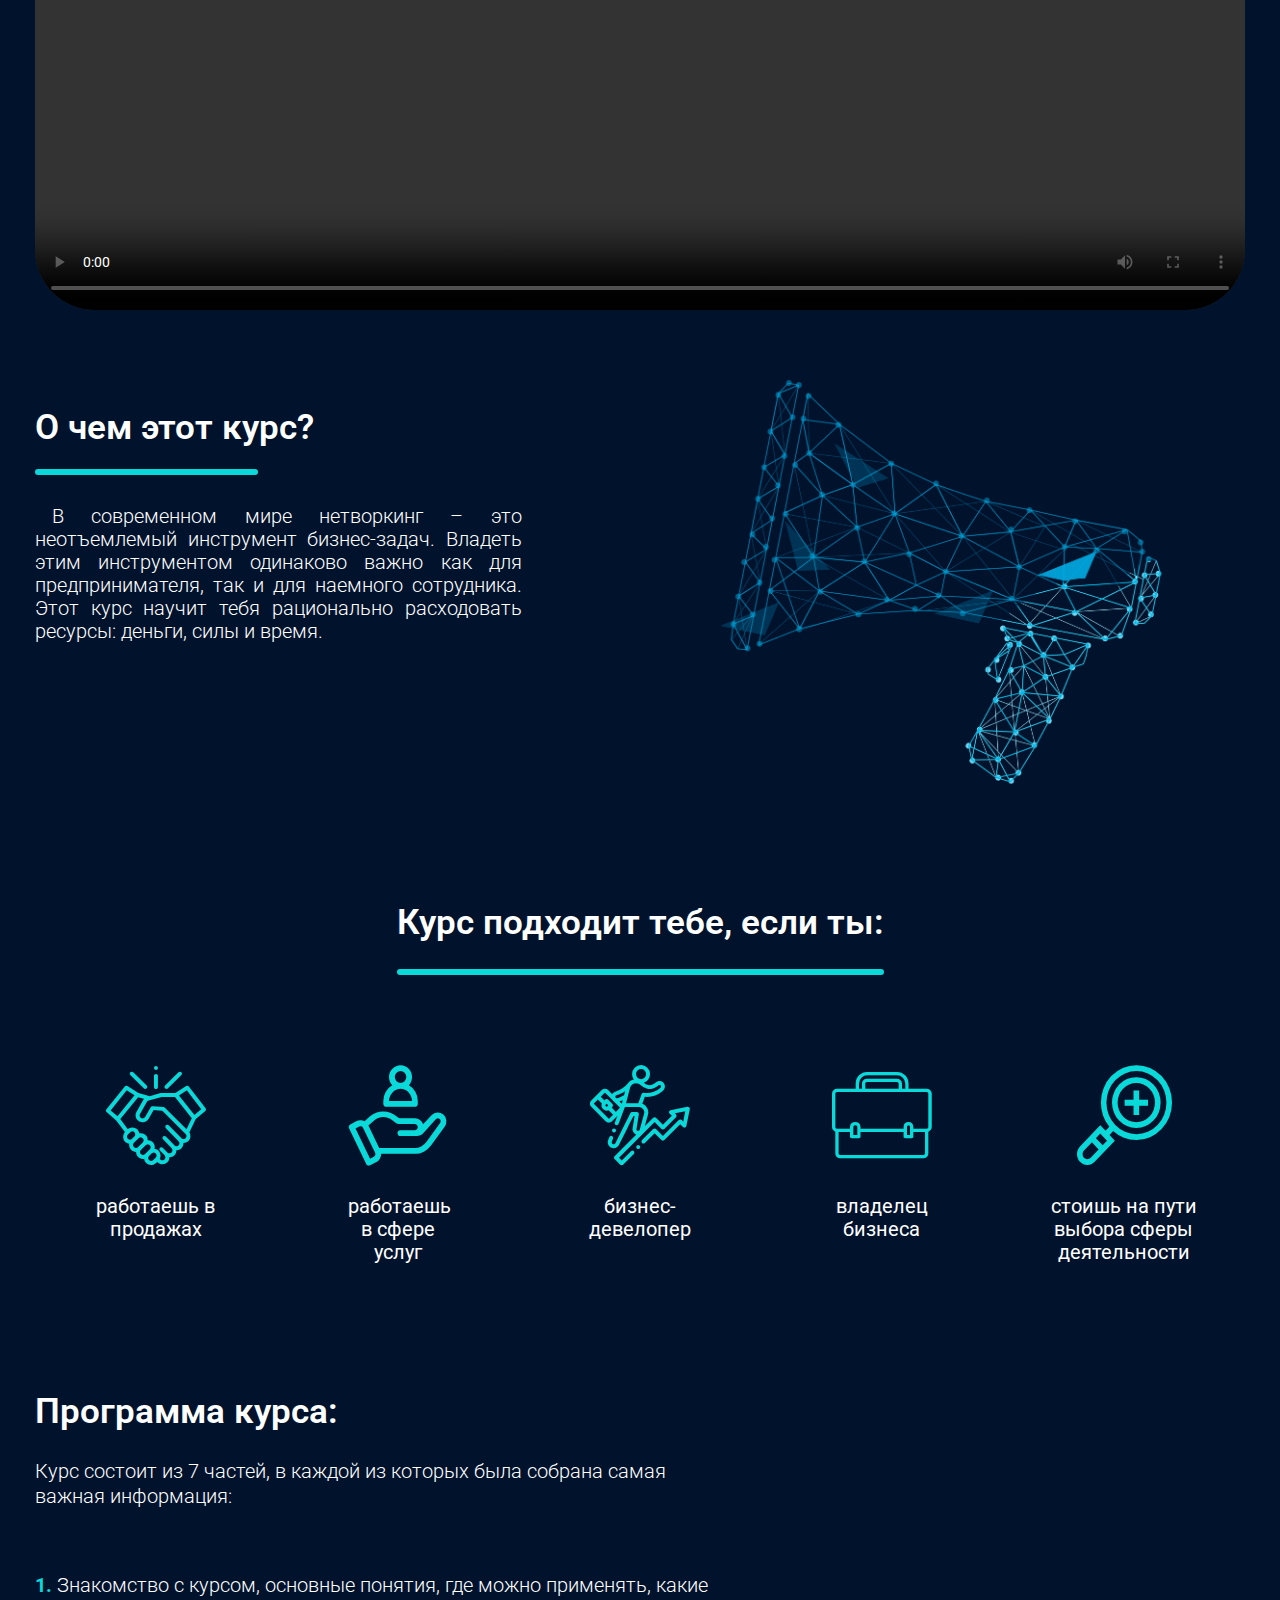
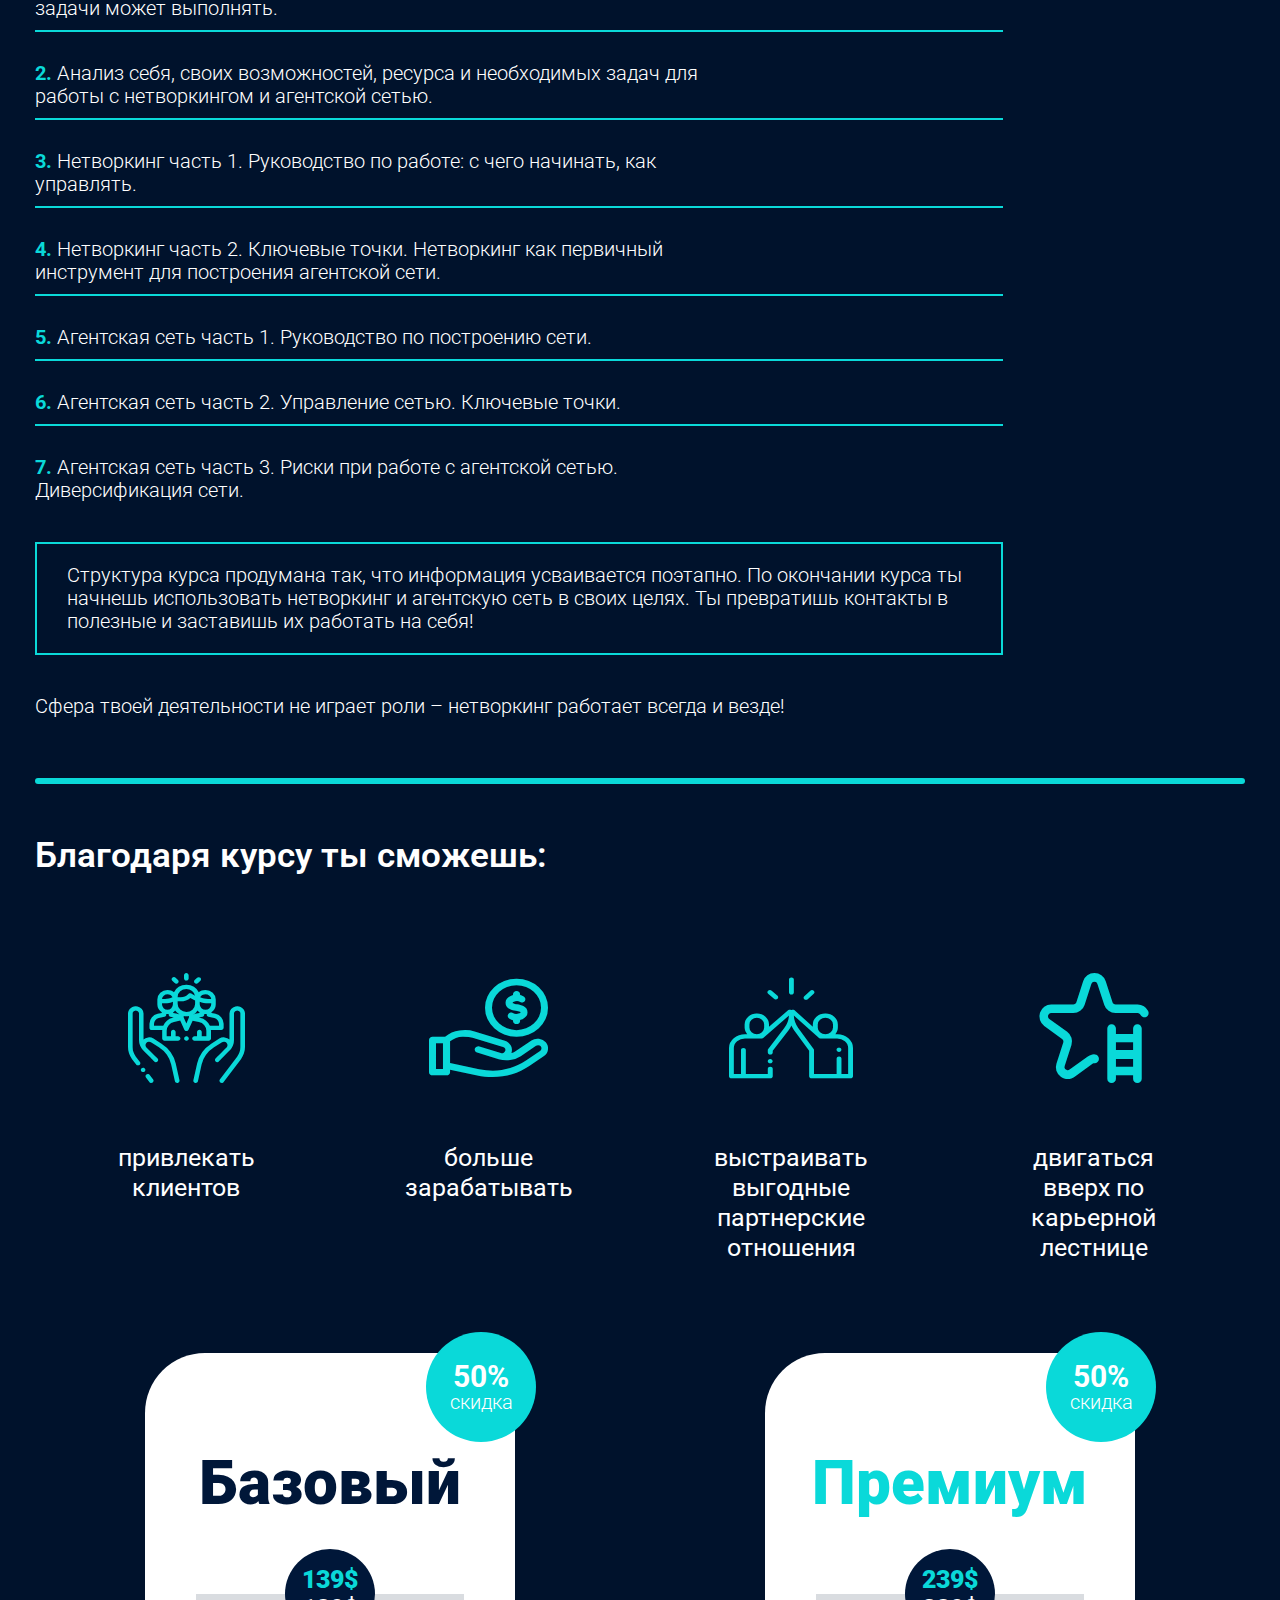
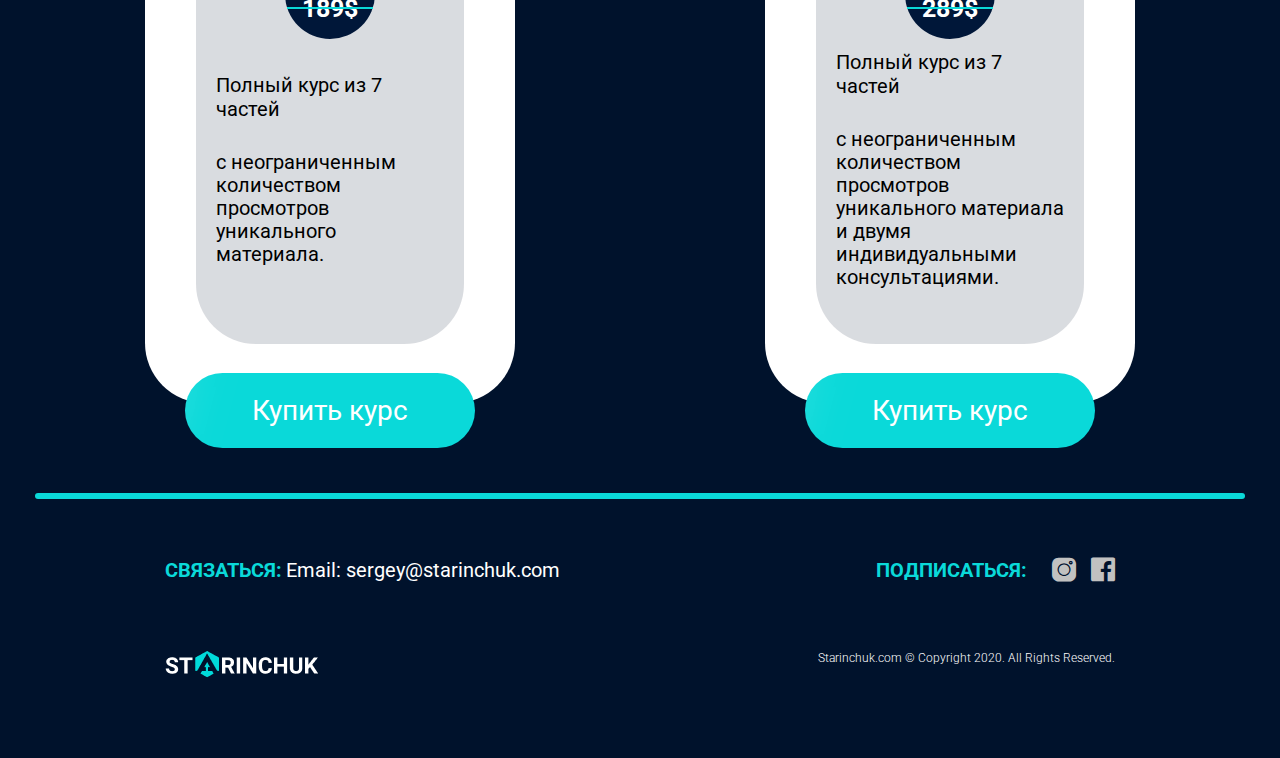
==== commit 78154306: "changed 12.11" ====
--- a/index.html
+++ b/index.html
@@ -3,7 +3,7 @@
 
 <head>
     <meta charset="UTF-8">
-    <meta name="viewport" content="width=767, initial-scale=1"/>
+    <meta name="viewport" content="width=576, initial-scale=1"/>
     <title>STARINCHUK</title>
 
     <link rel="stylesheet" href="./libs/Bootstrap-grid/bootstrap-grid.min.css">
@@ -115,7 +115,7 @@
             <div class="container">
                 <div class="about-info__top">
                     <div class="row justify-content-between">
-                        <div class="col-xl-5 col-lg-5 col-md-5 col-sm-5">
+                        <div class="col-xl-5 col-lg-5 col-md-5 col-sm-12 col-12">
                             <div class="about-info-content">
                                 <div class="about-info__title">
                                     <h2>Что такое нетворкинг?</h2>
@@ -129,7 +129,7 @@
                         </div>
 
 
-                        <div class="col-xl-7 col-lg-6 col-md-6 col-sm-6" >
+                        <div class="col-xl-7 col-lg-6 col-md-6 col-sm-12 col-12">
                             <div class="about-info__icon">
                                 <!-- <img src="./images/paralax1.png" alt=""> -->
                                 <img src="images/1.svg" alt="">
@@ -140,13 +140,13 @@
                 </div>
                 <div class="about-info__middle">
                     <div class="row justify-content-around">
-                        <div class="col-xl-7 col-lg-6 col-md-6 col-sm-6">
+                        <div class="col-xl-7 col-lg-6 col-md-6 col-sm-12 col-12">
                             <div class="about-info__icon">
                                 <!-- <img src="./images/paralax2.png" alt=""> -->
                                 <img src="images/2.svg" alt="">
                             </div>
                         </div>
-                        <div class="col-xl-5 col-lg-5 col-md-5 col-sm-5">
+                        <div class="col-xl-5 col-lg-5 col-md-5 col-sm-12 col-12">
                             <div class="about-info-content">
                                 <div class="about-info__title">
                                     <h2>Что такое агентская сеть?</h2>
@@ -177,7 +177,7 @@
             <div class="container">
                 <div class="about-info__bottom">
                     <div class="row justify-content-between">
-                        <div class="col-xl-5 col-lg-5 col-md-5 col-sm-5">
+                        <div class="col-xl-5 col-lg-5 col-md-5 col-sm-12 col-12">
                             <div class="about-info-content">
                                 <div class="about-info__title">
                                     <h2>О чем этот курс?</h2>
@@ -190,7 +190,7 @@
                             </div>
 
                         </div>
-                        <div class="col-xl-6 col-lg-6 col-md-5 col-sm-6">
+                        <div class="col-xl-6 col-lg-6 col-md-6 col-sm-12 col-12">
                             <div class="about-info__icon">
                                 <img src="./images/paralax3.png" alt="">
                                 <!-- <img src="images/3.svg" alt=""> -->
@@ -303,7 +303,7 @@
                 </div>
                 <div class="sale-discount">
                     <div class="row">
-                        <div class="col-xl-6 col-lg-6 col-md-6 col-sm-6">
+                        <div class="col-xl-6 col-lg-6 col-md-6 col-sm-12">
                             <div class="sale-discount__items" id="sale-discount__items">
                                 <div class="discount">
                                     <span>50% </span>
@@ -324,7 +324,7 @@
                                 </a>
                             </div>
                         </div>
-                        <div class="col-xl-6 col-lg-6 col-md-6 col-sm-6">
+                        <div class="col-xl-6 col-lg-6 col-md-6 col-sm-12">
                             <div class="sale-discount__items">
                                 <div class="discount">
                                     <span>50% </span>
--- a/css/media.css
+++ b/css/media.css
@@ -439,7 +439,7 @@
 
     .more-details .more-details__media .more-details__view {
         width: auto;
-        height: 740px;
+        height: 750px;
         margin-bottom: 130px;
     }
 
@@ -609,7 +609,7 @@
 
     .media .media-view {
         width: auto;
-        height: 560px;
+        height: 720px;
     }
 
     .about .about-info__bottom .about-info__title h2 {
@@ -815,7 +815,7 @@
 
     .more-details .more-details__media .more-details__view {
         width: auto;
-        height: 680px;
+        height: 720px;
         margin-bottom: 120px;
     }
 }
@@ -847,6 +847,10 @@
     .more-info__content .more-info__details {
         transform: translateY(18px);
         overflow: hidden;
+    } .more-details .more-details__media .more-details__view {
+        width: auto;
+        height: 660px;
+
     }
 
     .media .media-view {
@@ -1078,6 +1082,7 @@
         width: 65%;
     }
 
+
     .sale-discount__items .discount span {
         font-size: 25px;
     }
@@ -1183,7 +1188,7 @@
 
     .more-details .more-details__media .more-details__view {
         width: auto;
-        height: 550px;
+        height: 520px;
         margin-bottom: 90px;
 
     }
@@ -1251,14 +1256,22 @@
     }
 
     .more {
-        height: 450px;
+        height: 510px;
     }
 
     .more:before {
-        width: 344px;
-        height: 450px;
-        left: 20px;
-    }
+        width: 43.8%;
+        height: 510px;
+        left: 30px;
+    }
+
+    .more::after {
+        width: 57.9%;
+        height: 370px;
+        bottom: calc(54% + 18px);
+        transform: translateY(60%);
+    }
+
 
     .more-info__content a.more-info__details:hover {
         letter-spacing: 1px;
@@ -1275,14 +1288,6 @@
     .more-info__title {
         padding-top: 0px;
     }
-
-    .more::after {
-        width: 450px;
-        height: 355px;
-        bottom: calc(54% + 18px);
-        transform: translateY(60%);
-    }
-
 
     .more-info__content {
         width: 350px;
@@ -1526,459 +1531,6 @@
 
     .sale-discount__items .buy__course .for__base {
         font-size: 23px;
-        width: 220px;
-        height: 70px;
-    }
-
-    .sale-discount__items .buy__course .for__premium {
-        font-size: 23px;
-        width: 220px;
-        height: 70px;
-    }
-
-    .sale-discount__items {
-        width: 350px;
-        height: 550px;
-        padding-top: 80px;
-        margin: 0;
-    }
-
-    .sale-discount__items .discount {
-        width: 90px;
-        height: 90px;
-        top: -21px;
-        right: -21px;
-    }
-
-    .sale-discount__items .sale__info {
-        width: calc(100% - 85px);
-        background: rgb(0 18 44 / 15%);
-        position: relative;
-        height: 300px;
-        padding: 0px 20px;
-    }
-
-    .footer-main .footer-main__contact span {
-        font-size: 17px;
-    }
-
-    .footer-main .footer-main__contact small {
-        font-size: 17px;
-    }
-
-    .footer-main .footer-main__contact a {
-        font-size: 17px;
-    }
-
-    .footer-main .footer-main__social span {
-        font-size: 17px;
-        margin-right: 10px;
-    }
-
-    .footer-main .footer-main__social a {
-        font-size: 18px;
-        margin-left: 15px;
-    }
-
-    .footer-copyright {
-        padding-top: 55px;
-    }
-
-    .footer-copyright .footer__logo {
-        height: 23px;
-        max-width: 153px;
-        flex: 0 0 153px;
-    }
-
-    .more-details .more-details__media .more-details__view {
-        width: auto;
-        height: 550px;
-        margin-bottom: 90px;
-
-    }
-
-    .more-details .more-details__context p {
-        font-size: 17px;
-        line-height: 20px;
-        text-indent: 15px;
-        padding-top: 30px;
-    }
-
-    .more-details .more-details__context .more-details__title h2 {
-        font-size: 30px;
-        padding-bottom: 20px;
-    }
-
-    .close {
-        position: relative;
-        width: 45px;
-        height: 45px;
-    }
-
-    .close:before,
-    .close:after {
-        left: 21px;
-        height: 45px;
-        width: 2.5px;
-    }
-
-
-    .sale .sale-ability__icon li {
-        width: 50%;
-        padding: 30px 0;
-    }
-
-    .sale .sale-ability__icon ul {
-        padding-top: 50px;
-    }
-
-    .information .info-textbook li {
-        padding-right: 0;
-    }
-
-    .information .info-textbook {
-        margin-top: 60px;
-        width: 100%;
-    }
-
-    .information .info-textbook p.first__paragraph {
-        padding-right: 0;
-    }
-
-    .footer-copyright {
-        padding-left: 0;
-        padding-right: 0;
-    }
-
-    .footer-main {
-        padding-left: 0;
-        padding-right: 0;
-    }
-
-    .more-details .more-details__media {
-        margin-top: 59px;
-    }
-
-    .more-details .more-details__media .more-details__view {
-        width: auto;
-        height: 460px;
-        margin-bottom: 90px;
-    }
-
-}
-
-@media(max-width: 767px) {
-
-    .navbar-own__logo {
-        height: 40px;
-    }
-
-    .navbar-own__right a {
-        font-size: 22px;
-        line-height: 23px;
-        outline: none;
-    }
-
-    .navbar-own__right a span {
-        width: 150px;
-    }
-
-    .banner-home__title h1 {
-        font-size: 37px;
-        line-height: 46px;
-        width: 100%;
-    }
-
-    .banner-home__title p {
-        font-size: 37px;
-        line-height: 46px;
-        padding-right: 20%;
-    }
-
-    a.sale-button__effect {
-        font-size: 35px;
-        width: 280px;
-        height: 85px;
-        overflow: hidden;
-        outline: none;
-    }
-
-    .more {
-        height: 450px;
-    }
-
-    .more:before {
-        width: 344px;
-        height: 450px;
-        left: 20px;
-    }
-
-    .more-info__content a.more-info__details:hover {
-        letter-spacing: 1px;
-        font-size: 35px;
-    }
-
-    .more-info__content .more-info__details {
-        font-size: 30px;
-        width: 240px;
-        height: 60px;
-        transform: translateY(20px);
-    }
-
-    .more-info__title {
-        padding-top: 0px;
-    }
-
-    .more::after {
-        width: 450px;
-        height: 355px;
-        bottom: calc(54% + 18px);
-        transform: translateY(60%);
-    }
-
-
-    .more-info__content {
-        width: 350px;
-        padding-right: 0px;
-    }
-
-    .more-info__title h2 {
-        font-size: 30px;
-        padding-bottom: 15px;
-        padding-top: 30px;
-    }
-
-    .more-info__content p:first-of-type {
-        font-size: 17px;
-        line-height: 20px;
-        text-indent: 15px;
-        margin-top: 15px;
-        margin-bottom: 15px;
-    }
-
-    .more-info__content p {
-        font-size: 17px;
-        line-height: 20px;
-        text-indent: 15px;
-    }
-
-    .about {
-        margin-top: 30px;
-    }
-
-    .about .about-info__top .about-info__title h2 {
-        font-size: 30px;
-        line-height: 30px;
-        padding-bottom: 15px;
-        display: block;
-        width: 90%;
-    }
-
-    .about .about-info__top p:first-of-type {
-        margin-top: 30px;
-        text-align: justify;
-        margin-bottom: 25px;
-        font-size: 17px;
-        text-indent: 15px;
-        line-height: 20px;
-    }
-
-    .about .about-info__middle .about-info__title h2 {
-        font-size: 30px;
-        line-height: 30px;
-        padding-bottom: 15px;
-        display: block;
-        width: 90%;
-    }
-
-    .about .about-info__middle .about-info-content p:first-of-type {
-        margin-top: 30px;
-        text-align: justify;
-        margin-bottom: 25px;
-        font-size: 17px;
-        text-indent: 15px;
-        line-height: 20px;
-    }
-
-    .about .about-info__top .about-info__icon {
-        width: 340px;
-        height: 310px;
-        margin-left: auto;
-        margin-top: -10px;
-    }
-
-    .about .about-info__middle .about-info__icon {
-        width: 340px;
-        height: 310px;
-        margin-left: -10px;
-    }
-
-    .about .about-info__middle .about-info__icon {
-        width: 100%;
-        height: 465px;
-        margin-left: -30px;
-    }
-
-    .media {
-        margin-top: 0px;
-    }
-
-    .media .media-view {
-        width: auto;
-        height: 460px;
-    }
-
-    .about .about-info__bottom .about-info__title h2 {
-        font-size: 30px;
-        line-height: 30px;
-        padding-bottom: 15px;
-        display: block;
-        width: 90%;
-    }
-
-    .about .about-info__bottom p:first-of-type {
-        margin-top: 30px;
-        text-align: justify;
-        margin-bottom: 25px;
-        font-size: 17px;
-        text-indent: 15px;
-        line-height: 20px;
-    }
-
-    .about .about-info__bottom .about-info__icon {
-        margin-top: -20px;
-        width: 340px;
-        height: 290px;
-        margin-left: 0px;
-    }
-
-    .information .info-context {
-        display: flex;
-        justify-content: center;
-        padding-top: 30px;
-    }
-
-    .information .info-context .info-context__title h2 {
-        font-size: 30px;
-        line-height: 30px;
-        padding-bottom: 15px;
-    }
-
-
-    .information .info__icons li {
-        width: 33.333333%;
-        padding: 30px 0;
-    }
-
-    .information .info__icons span {
-        width: 100%;
-    }
-
-    .information .info__icons ul {
-        justify-content: center;
-    }
-
-    .information .info__icons li:nth-child(2) {
-        padding: 30px 0;
-    }
-
-    .information .info-textbook .info-textbook__title h2 {
-        font-size: 30px;
-        padding-bottom: 15px;
-    }
-
-    .information .info-textbook p.first__paragraph {
-        font-size: 17px;
-        line-height: 20px;
-    }
-
-    .information .info__icons ul {
-        padding-top: 55px;
-    }
-
-    .information .info-textbook li>p {
-        font-size: 17px;
-        line-height: 20px;
-    }
-
-    .information .info-textbook span {
-        font-size: 17px;
-        line-height: 20px;
-
-    }
-
-    .information .info-textbook .marked__paragraph {
-        font-size: 17px;
-        line-height: 20px;
-        padding: 30px 30px;
-    }
-
-    .information .info-textbook p.second__paragraph {
-        font-size: 17px;
-        line-height: 20px;
-        padding-top: 30px;
-        padding-bottom: 50px;
-    }
-
-    .sale .sale-ability__title h2 {
-        font-size: 30px;
-        padding-top: 50px;
-    }
-
-    .sale .sale-ability__icon span {
-        font-size: 17px;
-        line-height: 20px;
-        padding-top: 45px;
-        display: block;
-        width: 65%;
-    }
-
-    .sale-discount {
-        padding-top: 90px;
-        justify-content: space-between;
-        padding-right: 0px;
-    }
-
-    .sale-discount__items .discount span {
-        font-size: 25px;
-    }
-
-    .sale-discount__items .discount small {
-        font-size: 17px;
-    }
-
-    .sale-discount__items h3.base {
-        font-size: 50px;
-        line-height: 35px;
-    }
-
-    .sale-discount__items h3.premium {
-        font-size: 50px;
-        line-height: 35px;
-    }
-
-    .sale-discount__items .sale__info .price span {
-        padding: 0 15px;
-        font-size: 20px;
-    }
-
-    .sale-discount__items .sale__info .price small {
-        padding: 0 15px;
-        font-size: 20px;
-    }
-
-    .sale-discount__items .sale__info>span {
-        font-size: 17px;
-        margin-bottom: 25px;
-    }
-
-    .sale-discount__items .sale__info>p {
-        line-height: 20px;
-        font-size: 17px;
-    }
-
-    .sale-discount__items .buy__course .for__base {
-        font-size: 23px;
         width: 210px;
         height: 65px;
     }
@@ -1990,10 +1542,12 @@
     }
 
     .sale-discount__items {
-        width: 290px;
-        height: 550px;
+        width: 310px;
+        height: 560px;
         padding-top: 80px;
         margin: 0;
+        margin-left: auto;
+        margin-right: auto;
     }
 
     .sale-discount__items .discount {
@@ -2118,4 +1672,1021 @@
         margin-bottom: 90px;
     }
 
-}+}
+
+@media(max-width: 767px) {
+    .navbar-own {
+        height: 60px;
+    }
+
+    .navbar-own__logo {
+        width: 174px;
+        flex: none;
+        height: 30px;
+    }
+
+    .navbar-own__right {
+        display: flex;
+        justify-content: space-between;
+
+    }
+
+    .navbar-own__right a {
+        font-size: 22px;
+        line-height: 23px;
+        outline: none;
+        margin-right: 20px;
+    }
+
+    .navbar-own__right a span {
+        width: 120px;
+        padding-left: 0px;
+        margin-left: 0px;
+    }
+
+    .navbar-own__right .navbar-button__effect {
+        margin: 0;
+        padding: 0;
+    }
+
+
+    .banner-home {
+        padding-top: 60px;
+    }
+
+    .banner-home__title h1 {
+        font-size: 37px;
+        line-height: 46px;
+        width: 100%;
+        padding-top: 0px;
+    }
+
+    .banner-home__title p {
+        font-size: 37px;
+        line-height: 46px;
+        padding-right: 0;
+        padding-bottom: 50px;
+    }
+
+    a.sale-button__effect {
+        font-size: 35px;
+        width: 230px;
+        height: 65px;
+        overflow: hidden;
+        outline: none;
+    }
+
+    .more {
+        height: 500px;
+    }
+
+    .more-info__content a.more-info__details:hover {
+        letter-spacing: 1px;
+        font-size: 28px;
+    }
+
+    .more-info__content .more-info__details {
+        font-size: 26px;
+        width: 200px;
+        height: 50px;
+
+    }
+
+    .more-info__title {
+        padding-top: 0px;
+    }
+
+    .more:before {
+        content: '';
+        position: absolute;
+        width: 290px;
+        height: 450px;
+        background: url('../images/about-imgbox.png')no-repeat;
+        background-size: contain;
+        background-position: bottom left;
+        left: 3px;
+        bottom: 0;
+        z-index: 2;
+    }
+
+    .more::after {
+        content: '';
+        position: absolute;
+        width: 350px;
+        height: 460px;
+        right: 0;
+        bottom: 25px;
+        border-radius: 60px 0 0 60px;
+        background-color: #00122C;
+        transform: none;
+        z-index: 1;
+    }
+
+
+    .more-info__content {
+        width: 235px;
+        padding-right: 0px;
+    }
+
+    .more-info__title h2 {
+        font-size: 30px;
+        padding-bottom: 10px;
+        padding-top: 0px;
+    }
+
+    .more-info__content p:first-of-type {
+        font-size: 17px;
+        line-height: 20px;
+        text-indent: 15px;
+        margin-top: 15px;
+        margin-bottom: 15px;
+    }
+
+    .more-info__content p {
+        font-size: 17px;
+        line-height: 20px;
+        text-indent: 15px;
+    }
+
+    .about {
+        margin-top: 30px;
+    }
+
+    .about .about-info__top .about-info__title h2 {
+        font-size: 30px;
+        line-height: 30px;
+        padding-bottom: 15px;
+        display: block;
+        width: 90%;
+    }
+
+    .about .about-info__top p:first-of-type {
+        margin-top: 30px;
+        text-align: justify;
+        margin-bottom: 25px;
+        font-size: 17px;
+        text-indent: 15px;
+        line-height: 20px;
+    }
+
+
+    .about .about-info__top .about-info__icon {
+        width: 100%;
+        height: 345px;
+        margin-left: 0px;
+        margin-right: 0px;
+        margin-top: 0px;
+    }
+
+    .about .about-info__middle .about-info-content {
+        margin-left: 0;
+        width: 100%;
+        margin-top: 10px;
+    }
+
+    .about .about-info__middle .about-info__title h2 {
+        font-size: 30px;
+        line-height: 30px;
+        padding-bottom: 15px;
+        display: block;
+        width: 90%;
+    }
+
+    .about .about-info__middle .about-info-content p:first-of-type {
+        font-size: 17px;
+        text-indent: 15px;
+        line-height: 20px;
+    }
+
+    .about .about-info__middle .row {
+        display: flex;
+        flex-direction: column-reverse;
+    }
+
+    .about .about-info__middle .about-info__icon {
+        width: 100%;
+        height: 345px;
+        margin-left: 0px;
+    }
+
+    .media {
+        margin-top: 25px;
+    }
+
+    .media .media-view {
+        width: auto;
+        height: 320px;
+    }
+
+    .about .about-info__bottom .about-info__title h2 {
+        font-size: 30px;
+        line-height: 30px;
+        padding-bottom: 15px;
+        display: block;
+        width: 90%;
+    }
+
+    .about .about-info__bottom p:first-of-type {
+        margin-top: 30px;
+        text-align: justify;
+        margin-bottom: 25px;
+        font-size: 17px;
+        text-indent: 15px;
+        line-height: 20px;
+    }
+
+    .about .about-info__bottom .about-info__icon {
+        margin-top: 0;
+        width: 100%;
+        height: 300px;
+        margin-left: 0px;
+    }
+
+    .information .info-context {
+        display: flex;
+        justify-content: center;
+        padding-top: 30px;
+    }
+
+    .information .info-context .info-context__title h2 {
+        font-size: 30px;
+        line-height: 30px;
+        padding-bottom: 15px;
+    }
+
+
+    .information .info__icons li {
+        width: 33.333333%;
+        padding: 20px 0;
+    }
+
+    .information .info__icons li:nth-child(2) {
+        padding: 20px 0;
+    }
+
+    .information .info__icons span {
+        width: 100%;
+    }
+
+    .information .info__icons ul {
+        padding-top: 25px;
+    }
+
+
+    .information .info-textbook .info-textbook__title h2 {
+        font-size: 30px;
+        padding-bottom: 15px;
+    }
+
+    .information .info-textbook p.first__paragraph {
+        font-size: 17px;
+        line-height: 20px;
+    }
+
+    .information .info-textbook li>p {
+        font-size: 17px;
+        line-height: 20px;
+    }
+
+    .information .info-textbook span {
+        font-size: 17px;
+        line-height: 20px;
+
+    }
+
+    .information .info-textbook .marked__paragraph {
+        font-size: 17px;
+        line-height: 20px;
+        padding: 30px 30px;
+    }
+
+    .information .info-textbook p.second__paragraph {
+        font-size: 17px;
+        line-height: 20px;
+        padding-top: 30px;
+        padding-bottom: 50px;
+    }
+
+    .sale .sale-ability__icon ul {
+        padding-top: 25px;
+    }
+
+    .sale .sale-ability__title h2 {
+        font-size: 30px;
+        padding-top: 50px;
+    }
+
+    .sale .sale-ability__icon span {
+        font-size: 17px;
+        line-height: 20px;
+        padding-top: 45px;
+        display: block;
+        width: 65%;
+    }
+
+    .sale-discount {
+        padding-top: 50px;
+        justify-content: center;
+        padding-right: 0px;
+    }
+
+    .sale-discount__items {
+        width: 100%;
+        height: 355px;
+        padding-top: 30px;
+        margin: 0;
+        margin-bottom: 90px;
+    }
+
+    .sale-discount__items .discount span {
+        font-size: 25px;
+    }
+
+    .sale-discount__items .discount small {
+        font-size: 17px;
+    }
+
+    .sale-discount__items h3.base {
+        font-size: 50px;
+        line-height: 35px;
+    }
+
+    .sale-discount__items h3.premium {
+        font-size: 50px;
+        line-height: 35px;
+    }
+
+    .sale-discount__items .sale__info .price span {
+        padding: 0 15px;
+        font-size: 20px;
+    }
+
+    .sale-discount__items .sale__info .price small {
+        padding: 0 15px;
+        font-size: 20px;
+    }
+
+    .sale-discount__items .sale__info>span {
+        font-size: 17px;
+        margin-bottom: 20px;
+    }
+
+    .sale-discount__items .sale__info>p {
+        line-height: 20px;
+        font-size: 17px;
+    }
+
+    .sale-discount__items .buy__course .for__base {
+        font-size: 23px;
+        width: 210px;
+        height: 65px;
+    }
+
+    .sale-discount__items .buy__course .for__premium {
+        font-size: 23px;
+        width: 210px;
+        height: 65px;
+    }
+
+
+
+    .sale-discount__items .discount {
+        width: 120px;
+        height: 120px;
+        top: -21px;
+        right: -21px;
+    }
+
+    .sale-discount__items .sale__info {
+        width: calc(100% - 40px);
+        background: rgb(0 18 44 / 15%);
+        position: relative;
+        height: 200px;
+        padding: 0px 20px;
+        margin-top: 60px;
+    }
+
+    .footer-main .footer-main__contact span {
+        font-size: 17px;
+    }
+
+    .footer-main .footer-main__contact small {
+        font-size: 17px;
+    }
+
+    .footer-main .footer-main__contact a {
+        font-size: 17px;
+    }
+
+    .footer-main .footer-main__social span {
+        font-size: 17px;
+        margin-right: 10px;
+    }
+
+    .footer-main .footer-main__social a {
+        font-size: 18px;
+        margin-left: 15px;
+    }
+
+    .footer-copyright {
+        padding-top: 55px;
+    }
+
+    .footer-copyright .footer__logo {
+        height: 23px;
+        max-width: 153px;
+        flex: 0 0 153px;
+    }
+
+    .more-details .more-details__media .more-details__view {
+        width: auto;
+        height: 550px;
+        margin-bottom: 90px;
+
+    }
+
+    .more-details .more-details__context p {
+        font-size: 17px;
+        line-height: 20px;
+        text-indent: 15px;
+        padding-top: 30px;
+    }
+
+    .more-details .more-details__context .more-details__title h2 {
+        font-size: 30px;
+        padding-bottom: 20px;
+    }
+
+    .close {
+        position: relative;
+        width: 45px;
+        height: 45px;
+    }
+
+    .close:before,
+    .close:after {
+        left: 21px;
+        height: 45px;
+        width: 2.5px;
+    }
+
+
+    .sale .sale-ability__icon li {
+        width: 50%;
+        padding: 20px 0;
+    }
+
+
+    .information .info-textbook li {
+        padding-right: 0;
+        margin-top: 0px;
+    }
+
+    .information .info-textbook ul {
+        padding-top: 10px;
+    }
+
+    .information .info-textbook {
+        margin-top: 30px;
+        width: 100%;
+    }
+
+    .information .info-textbook p.first__paragraph {
+        padding-right: 0;
+    }
+
+    footer {
+        padding-bottom: 35px;
+    }
+
+    .footer-copyright {
+        padding-left: 0;
+        padding-right: 0;
+        padding-top: 35px;
+    }
+
+    .footer-main {
+        padding-left: 0;
+        padding-right: 0;
+        padding-top: 35px;
+    }
+
+    .more-details .more-details__media {
+        margin-top: 59px;
+    }
+
+    .more-details .more-details__media .more-details__view {
+        width: auto;
+        height: 320px;
+        margin-bottom: 90px;
+    }
+
+}
+
+/* @media(max-width: 575px) {
+    .navbar-own {
+        height: 60px;
+    }
+
+    .navbar-own__logo {
+        width: 174px;
+        flex: none;
+        height: 30px;
+    }
+
+    .navbar-own__right {
+        display: flex;
+        justify-content: space-between;
+
+    }
+
+    .navbar-own__right a {
+        font-size: 22px;
+        line-height: 23px;
+        outline: none;
+        margin-right: 20px;
+    }
+
+    .navbar-own__right a span {
+        width: 120px;
+        padding-left: 0px;
+        margin-left: 0px;
+    }
+
+    .navbar-own__right .navbar-button__effect {
+        margin: 0;
+        padding: 0;
+    }
+
+
+    .banner-home {
+        padding-top: 60px;
+    }
+
+    .banner-home__title h1 {
+        font-size: 37px;
+        line-height: 46px;
+        width: 100%;
+        padding-top: 0px;
+    }
+
+    .banner-home__title p {
+        font-size: 37px;
+        line-height: 46px;
+        padding-right: 0;
+        padding-bottom: 50px;
+    }
+
+    a.sale-button__effect {
+        font-size: 35px;
+        width: 230px;
+        height: 65px;
+        overflow: hidden;
+        outline: none;
+    }
+
+    .more {
+        height: 500px;
+    }
+
+    .more-info__content a.more-info__details:hover {
+        letter-spacing: 1px;
+        font-size: 28px;
+    }
+
+    .more-info__content .more-info__details {
+        font-size: 26px;
+        width: 200px;
+        height: 50px;
+
+    }
+
+    .more-info__title {
+        padding-top: 0px;
+    }
+
+    .more:before {
+        content: '';
+        position: absolute;
+        width: 290px;
+        height: 450px;
+        background: url('../images/about-imgbox.png')no-repeat;
+        background-size: contain;
+        background-position: bottom left;
+        left: 3px;
+        bottom: 0;
+        z-index: 2;
+    }
+
+    .more::after {
+        content: '';
+        position: absolute;
+        width: 350px;
+        height: 460px;
+        right: 0;
+        bottom: 25px;
+        border-radius: 60px 0 0 60px;
+        background-color: #00122C;
+        transform: none;
+        z-index: 1;
+    }
+
+
+    .more-info__content {
+        width: 235px;
+        padding-right: 0px;
+    }
+
+    .more-info__title h2 {
+        font-size: 30px;
+        padding-bottom: 10px;
+        padding-top: 0px;
+    }
+
+    .more-info__content p:first-of-type {
+        font-size: 17px;
+        line-height: 20px;
+        text-indent: 15px;
+        margin-top: 15px;
+        margin-bottom: 15px;
+    }
+
+    .more-info__content p {
+        font-size: 17px;
+        line-height: 20px;
+        text-indent: 15px;
+    }
+
+    .about {
+        margin-top: 30px;
+    }
+
+    .about .about-info__top .about-info__title h2 {
+        font-size: 30px;
+        line-height: 30px;
+        padding-bottom: 15px;
+        display: block;
+        width: 90%;
+    }
+
+    .about .about-info__top p:first-of-type {
+        margin-top: 30px;
+        text-align: justify;
+        margin-bottom: 25px;
+        font-size: 17px;
+        text-indent: 15px;
+        line-height: 20px;
+    }
+
+
+    .about .about-info__top .about-info__icon {
+        width: 100%;
+        height: 345px;
+        margin-left: 0px;
+        margin-right: 0px;
+        margin-top: 0px;
+    }
+
+    .about .about-info__middle .about-info-content {
+        margin-left: 0;
+        width: 100%;
+        margin-top: 10px;
+    }
+
+    .about .about-info__middle .about-info__title h2 {
+        font-size: 30px;
+        line-height: 30px;
+        padding-bottom: 15px;
+        display: block;
+        width: 90%;
+    }
+
+    .about .about-info__middle .about-info-content p:first-of-type {
+        font-size: 17px;
+        text-indent: 15px;
+        line-height: 20px;
+    }
+
+    .about .about-info__middle .row {
+        display: flex;
+        flex-direction: column-reverse;
+    }
+
+    .about .about-info__middle .about-info__icon {
+        width: 100%;
+        height: 345px;
+        margin-left: 0px;
+    }
+
+    .media {
+        margin-top: 25px;
+    }
+
+    .media .media-view {
+        width: auto;
+        height: 320px;
+    }
+
+    .about .about-info__bottom .about-info__title h2 {
+        font-size: 30px;
+        line-height: 30px;
+        padding-bottom: 15px;
+        display: block;
+        width: 90%;
+    }
+
+    .about .about-info__bottom p:first-of-type {
+        margin-top: 30px;
+        text-align: justify;
+        margin-bottom: 25px;
+        font-size: 17px;
+        text-indent: 15px;
+        line-height: 20px;
+    }
+
+    .about .about-info__bottom .about-info__icon {
+        margin-top: 0;
+        width: 100%;
+        height: 300px;
+        margin-left: 0px;
+    }
+
+    .information .info-context {
+        display: flex;
+        justify-content: center;
+        padding-top: 30px;
+    }
+
+    .information .info-context .info-context__title h2 {
+        font-size: 30px;
+        line-height: 30px;
+        padding-bottom: 15px;
+    }
+
+
+    .information .info__icons li {
+        width: 33.333333%;
+        padding: 20px 0;
+    }
+
+    .information .info__icons li:nth-child(2) {
+        padding: 20px 0;
+    }
+
+    .information .info__icons span {
+        width: 100%;
+    }
+
+    .information .info__icons ul {
+        padding-top: 25px;
+    }
+
+
+    .information .info-textbook .info-textbook__title h2 {
+        font-size: 30px;
+        padding-bottom: 15px;
+    }
+
+    .information .info-textbook p.first__paragraph {
+        font-size: 17px;
+        line-height: 20px;
+    }
+
+    .information .info-textbook li>p {
+        font-size: 17px;
+        line-height: 20px;
+    }
+
+    .information .info-textbook span {
+        font-size: 17px;
+        line-height: 20px;
+
+    }
+
+    .information .info-textbook .marked__paragraph {
+        font-size: 17px;
+        line-height: 20px;
+        padding: 30px 30px;
+    }
+
+    .information .info-textbook p.second__paragraph {
+        font-size: 17px;
+        line-height: 20px;
+        padding-top: 30px;
+        padding-bottom: 50px;
+    }
+
+    .sale .sale-ability__icon ul {
+        padding-top: 25px;
+    }
+
+    .sale .sale-ability__title h2 {
+        font-size: 30px;
+        padding-top: 50px;
+    }
+
+    .sale .sale-ability__icon span {
+        font-size: 17px;
+        line-height: 20px;
+        padding-top: 45px;
+        display: block;
+        width: 65%;
+    }
+
+    .sale-discount {
+        padding-top: 50px;
+        justify-content: center;
+        padding-right: 0px;
+    }
+
+    .sale-discount__items {
+        width: 100%;
+        height: 355px;
+        padding-top: 30px;
+        margin: 0;
+        margin-bottom: 90px;
+    }
+
+    .sale-discount__items .discount span {
+        font-size: 25px;
+    }
+
+    .sale-discount__items .discount small {
+        font-size: 17px;
+    }
+
+    .sale-discount__items h3.base {
+        font-size: 50px;
+        line-height: 35px;
+    }
+
+    .sale-discount__items h3.premium {
+        font-size: 50px;
+        line-height: 35px;
+    }
+
+    .sale-discount__items .sale__info .price span {
+        padding: 0 15px;
+        font-size: 20px;
+    }
+
+    .sale-discount__items .sale__info .price small {
+        padding: 0 15px;
+        font-size: 20px;
+    }
+
+    .sale-discount__items .sale__info>span {
+        font-size: 17px;
+        margin-bottom: 20px;
+    }
+
+    .sale-discount__items .sale__info>p {
+        line-height: 20px;
+        font-size: 17px;
+    }
+
+    .sale-discount__items .buy__course .for__base {
+        font-size: 23px;
+        width: 210px;
+        height: 65px;
+    }
+
+    .sale-discount__items .buy__course .for__premium {
+        font-size: 23px;
+        width: 210px;
+        height: 65px;
+    }
+
+
+
+    .sale-discount__items .discount {
+        width: 120px;
+        height: 120px;
+        top: -21px;
+        right: -21px;
+    }
+
+    .sale-discount__items .sale__info {
+        width: calc(100% - 40px);
+        background: rgb(0 18 44 / 15%);
+        position: relative;
+        height: 200px;
+        padding: 0px 20px;
+        margin-top: 60px;
+    }
+
+    .footer-main .footer-main__contact span {
+        font-size: 17px;
+    }
+
+    .footer-main .footer-main__contact small {
+        font-size: 17px;
+    }
+
+    .footer-main .footer-main__contact a {
+        font-size: 17px;
+    }
+
+    .footer-main .footer-main__social span {
+        font-size: 17px;
+        margin-right: 10px;
+    }
+
+    .footer-main .footer-main__social a {
+        font-size: 18px;
+        margin-left: 15px;
+    }
+
+    .footer-copyright {
+        padding-top: 55px;
+    }
+
+    .footer-copyright .footer__logo {
+        height: 23px;
+        max-width: 153px;
+        flex: 0 0 153px;
+    }
+
+    .more-details .more-details__media .more-details__view {
+        width: auto;
+        height: 550px;
+        margin-bottom: 90px;
+
+    }
+
+    .more-details .more-details__context p {
+        font-size: 17px;
+        line-height: 20px;
+        text-indent: 15px;
+        padding-top: 30px;
+    }
+
+    .more-details .more-details__context .more-details__title h2 {
+        font-size: 30px;
+        padding-bottom: 20px;
+    }
+
+    .close {
+        position: relative;
+        width: 45px;
+        height: 45px;
+    }
+
+    .close:before,
+    .close:after {
+        left: 21px;
+        height: 45px;
+        width: 2.5px;
+    }
+
+
+    .sale .sale-ability__icon li {
+        width: 50%;
+        padding: 20px 0;
+    }
+
+
+    .information .info-textbook li {
+        padding-right: 0;
+        margin-top: 0px;
+    }
+
+    .information .info-textbook ul {
+        padding-top: 10px;
+    }
+
+    .information .info-textbook {
+        margin-top: 30px;
+        width: 100%;
+    }
+
+    .information .info-textbook p.first__paragraph {
+        padding-right: 0;
+    }
+
+    footer {
+        padding-bottom: 35px;
+    }
+
+    .footer-copyright {
+        padding-left: 0;
+        padding-right: 0;
+        padding-top: 35px;
+    }
+
+    .footer-main {
+        padding-left: 0;
+        padding-right: 0;
+        padding-top: 35px;
+    }
+
+    .more-details .more-details__media {
+        margin-top: 59px;
+    }
+
+    .more-details .more-details__media .more-details__view {
+        width: auto;
+        height: 460px;
+        margin-bottom: 90px;
+    }
+} */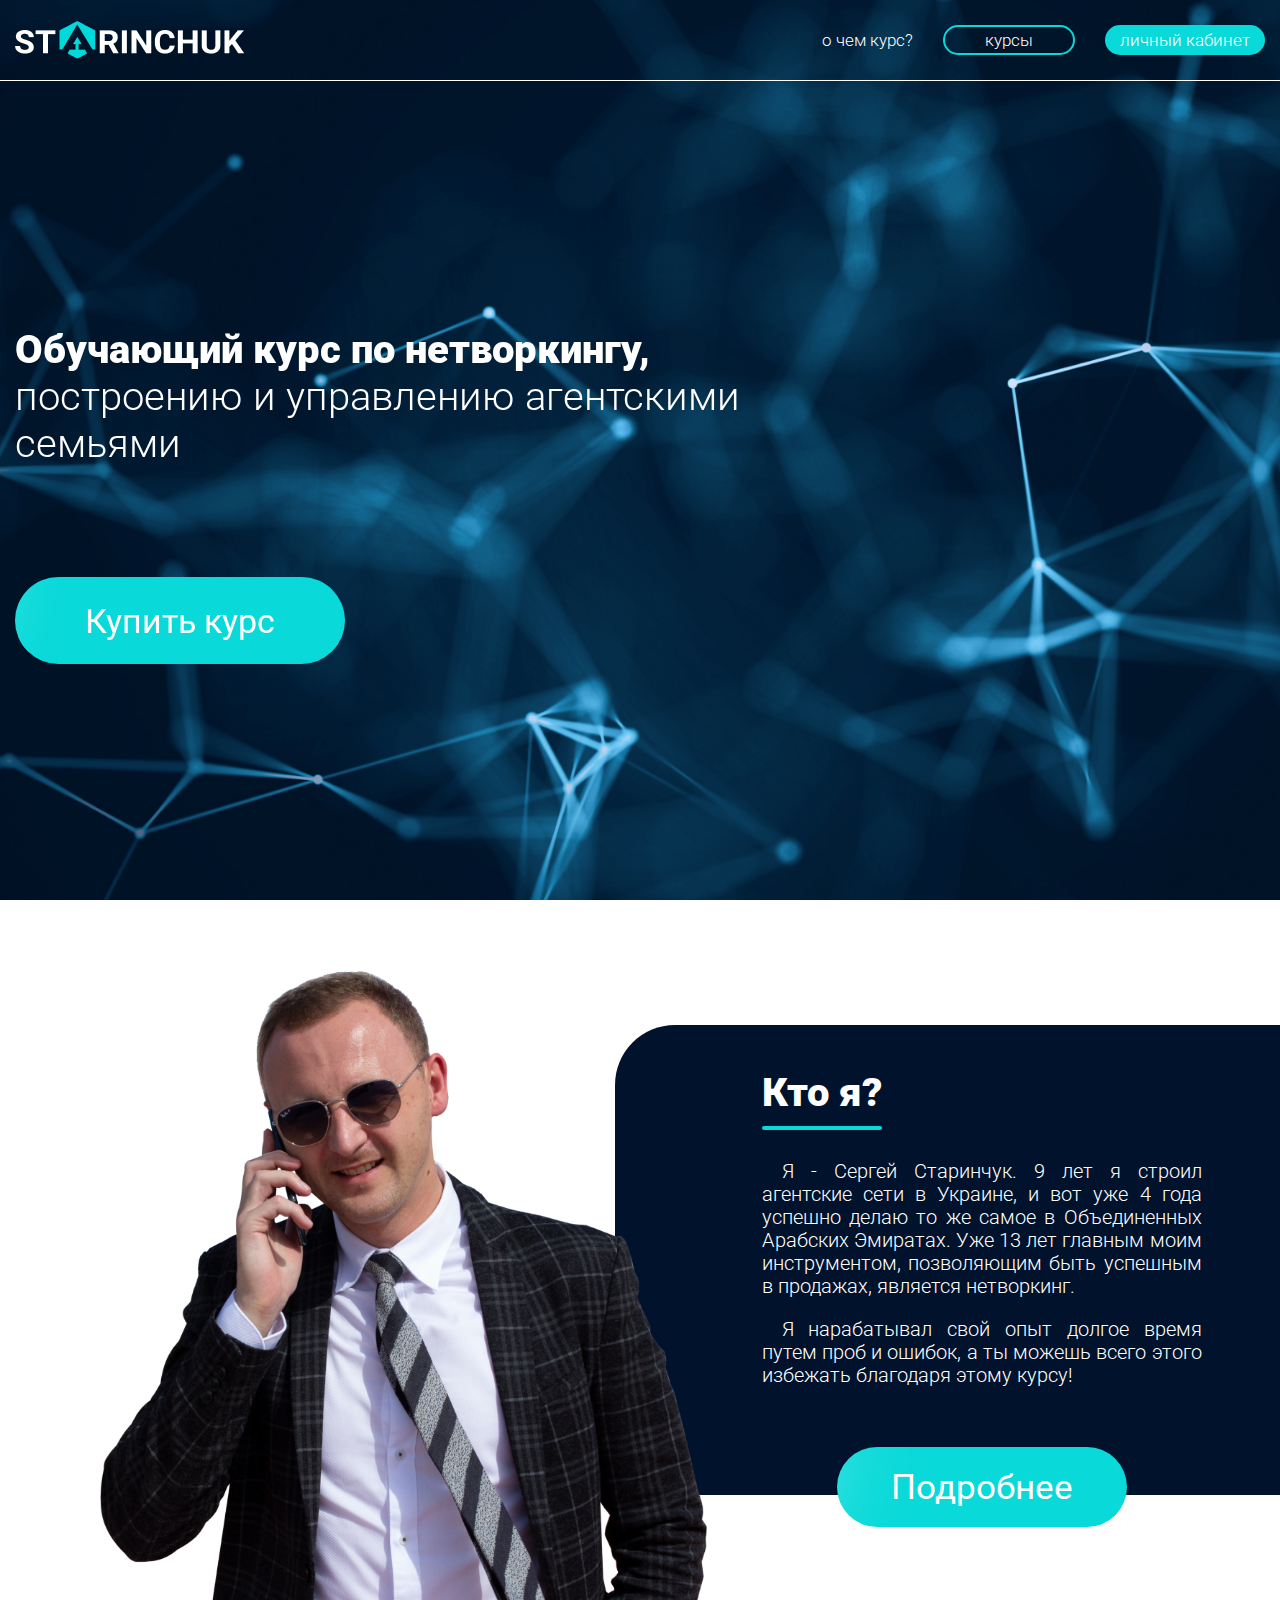
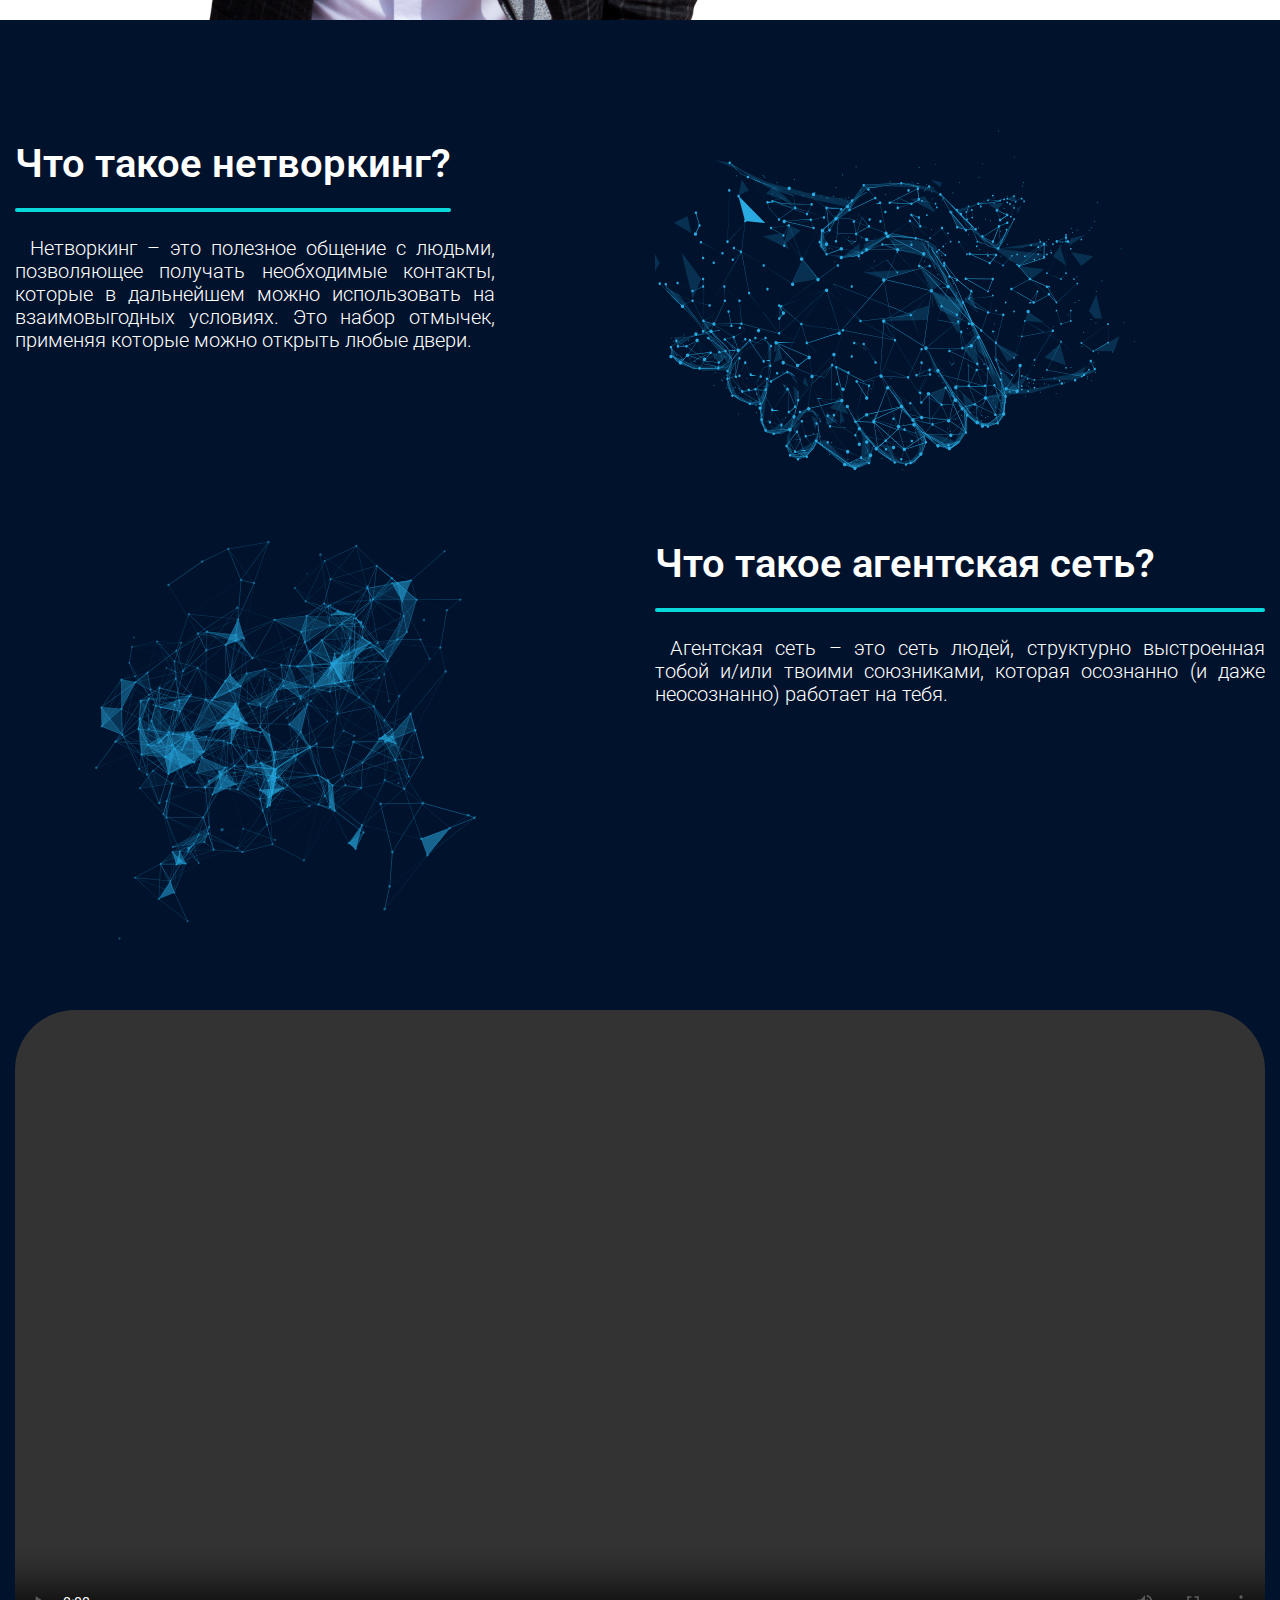
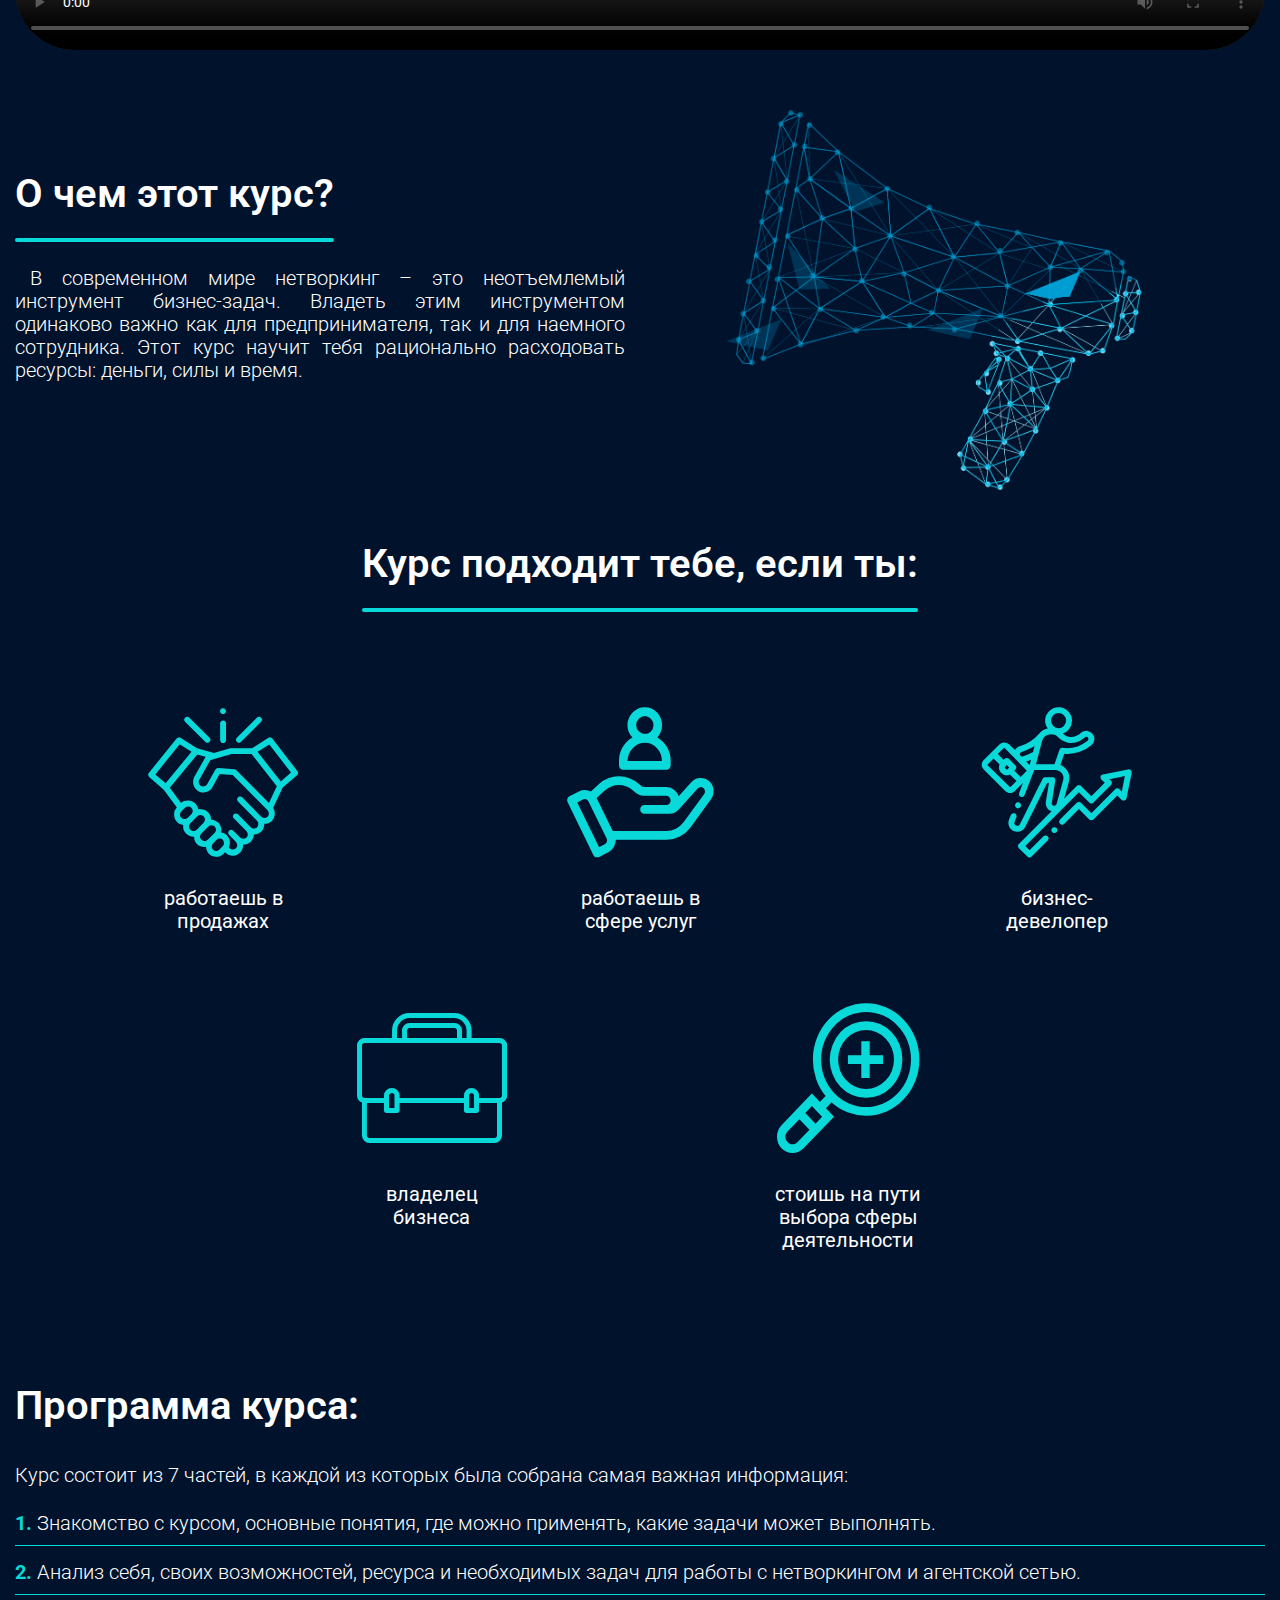
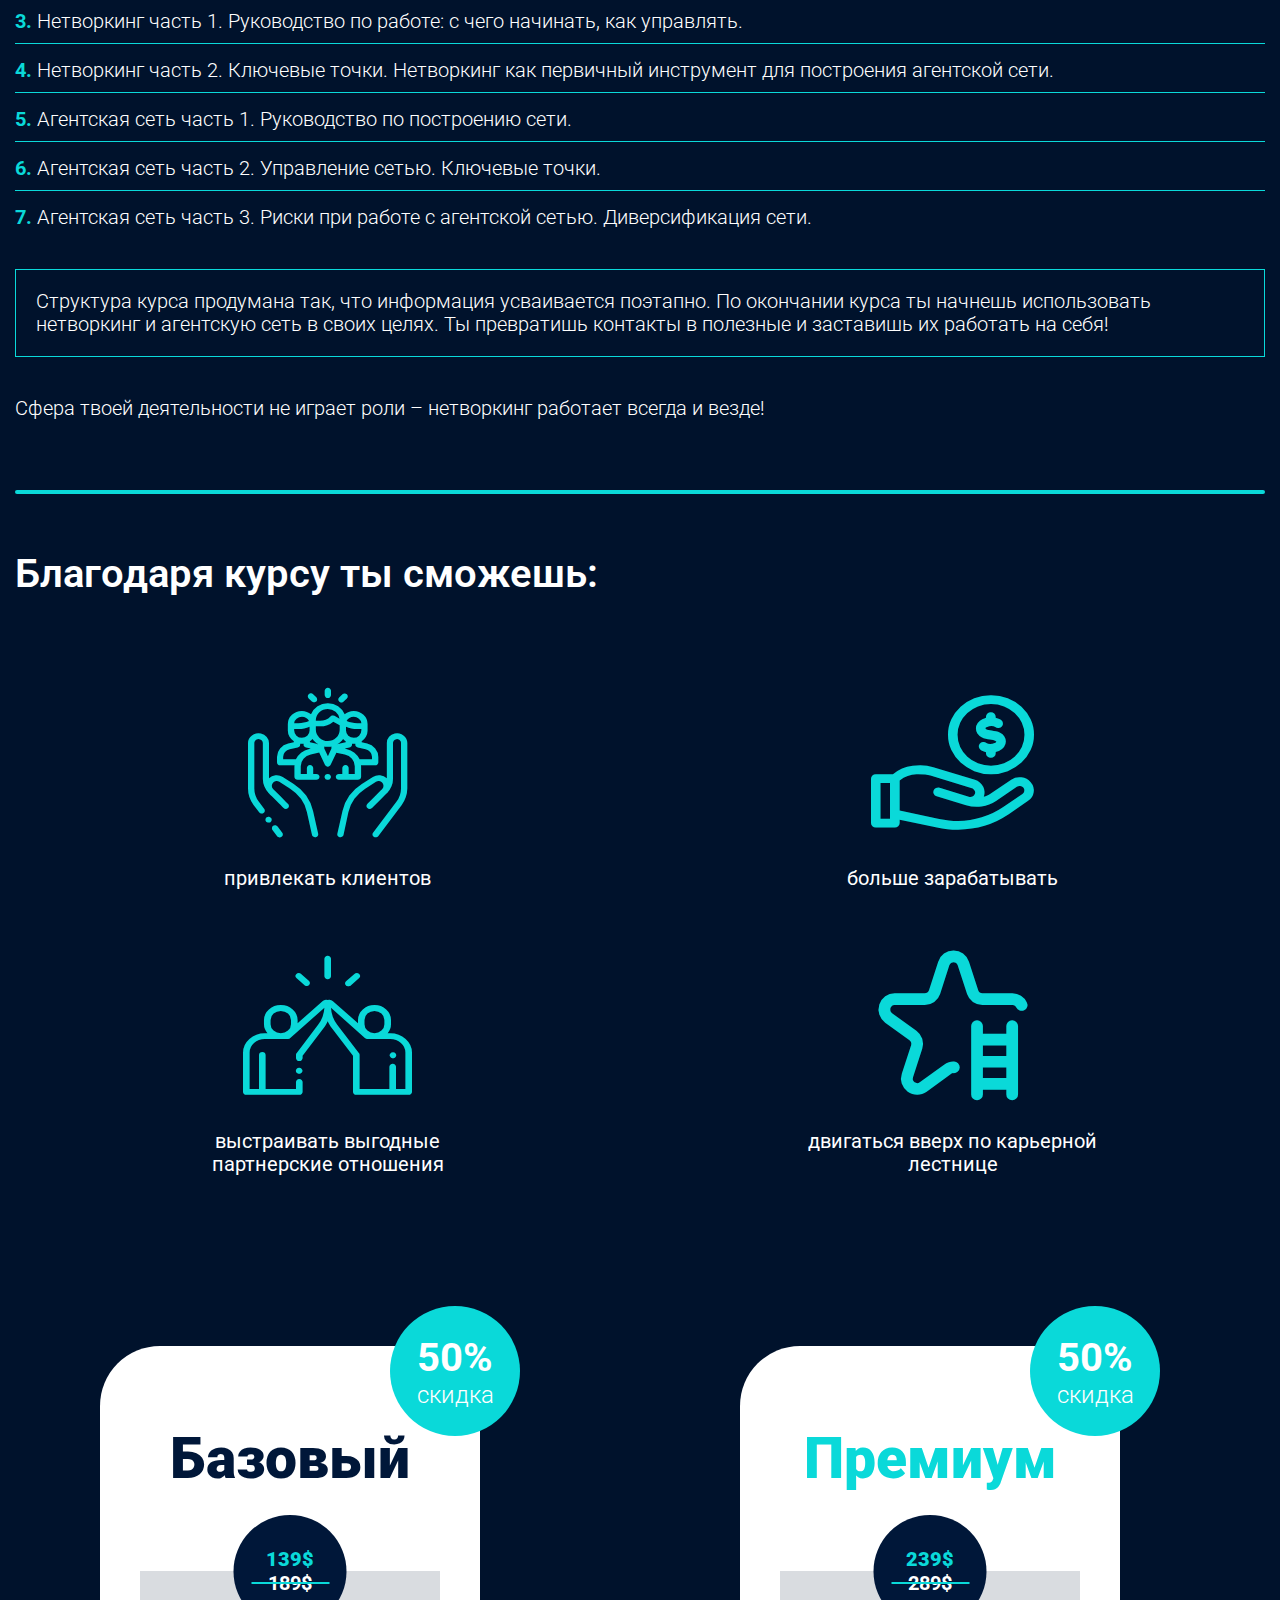
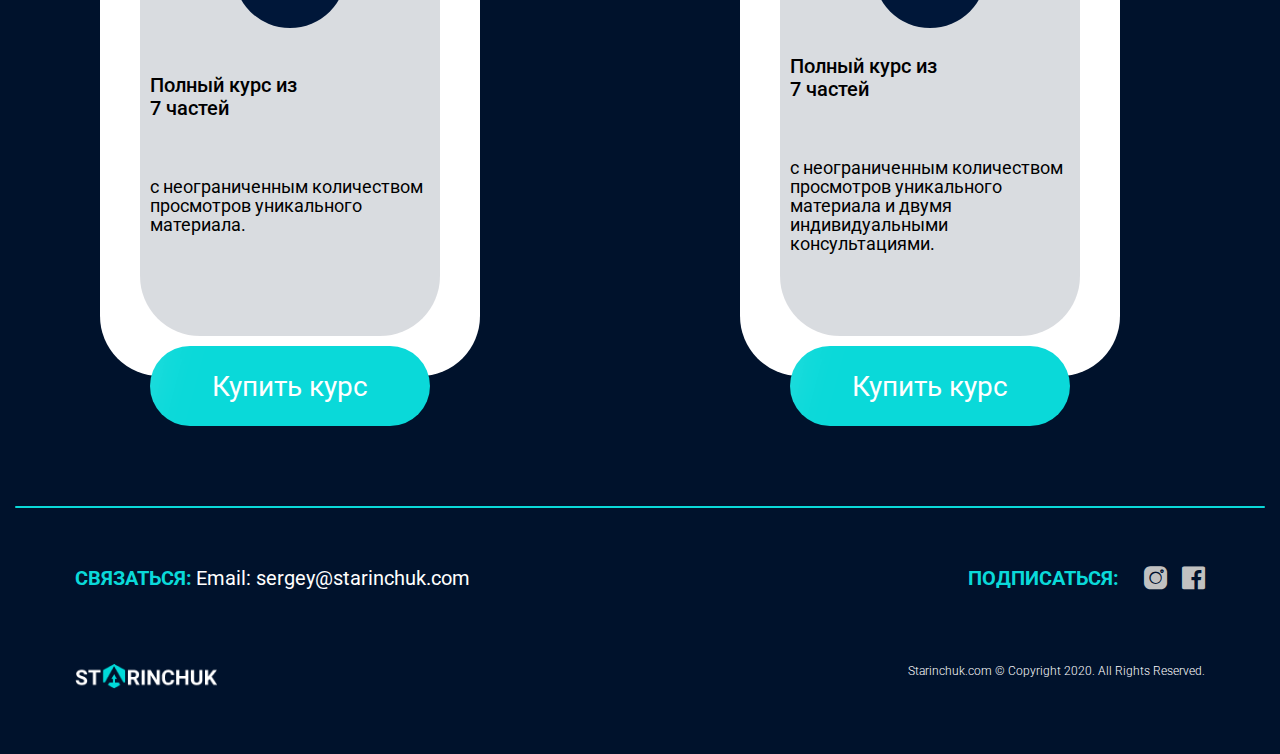
==== commit d7f305d2: "a" ====
--- a/index.html
+++ b/index.html
@@ -3,7 +3,7 @@
 
 <head>
     <meta charset="UTF-8">
-    <meta name="viewport" content="width=576, initial-scale=1"/>
+    <meta name="viewport" content="width=device-width, initial-scale=1.0">
     <title>STARINCHUK</title>
 
     <link rel="stylesheet" href="./libs/Bootstrap-grid/bootstrap-grid.min.css">
@@ -12,6 +12,7 @@
     <link
         href="https://fonts.googleapis.com/css2?family=Roboto:ital,wght@0,100;0,300;0,400;0,500;0,700;0,900;1,100;1,300;1,400;1,500;1,700;1,900&display=swap"
         rel="stylesheet">
+    <link rel="stylesheet" href="./fonts/font-awesome-4.7.0/css/font-awesome.css">
     <link rel="stylesheet" href="./fonts/ico-svg/style.css">
 
     <link rel="apple-touch-icon" sizes="57x57" href="./images/favicon/apple-icon-57x57.png">
@@ -37,8 +38,18 @@
 <!-- body font-family: Roboto and background  color is #00122C -->
 
 <body>
+
+    <menu>
+        <ul>
+            <li><a class="menu__cabinet" href=""><span>Личный кабинет</span></a></li>
+            <li><a class="menu__about" href="#more">О чем курс?</a></li>
+            <li><a class="menu__course" href=""><span>Курсы</span> </a></li>
+           
+    </ul>
+    </menu>
     <!-- wrap-->
     <div class="wrapper">
+       
         <!-- header -->
         <header>
             <div class="container">
@@ -53,8 +64,13 @@
                     <!-- right side navbar -->
                     <div class="navbar-own__right">
                         <a href="#more">о чем курс?</a>
+
                         <!-- there is a hover effect here! -->
                         <a class="navbar-button__effect" href=""><span>курсы</span> </a>
+                        <a class="navbar-button__cabinet" href=""><span>личный кабинет</span></a>
+                    </div>
+                    <div class="navbar-own__bars">
+                        <a id="menu-button" class="menu__button" href="#"><span></span></a>
                     </div>
                 </div>
             </div>
@@ -69,17 +85,8 @@
                         <div class="banner-home__title">
                             <h1>Обучающий курс по нетворкингу,</h1>
                             <p> построению и управлению агентскими семьями</p>
-
-
                             <!-- there is a hover effect here and scrolling to id:#sale_discount__items -->
-
-
-
                             <a class="sale-button__effect" href="#sale-discount__items"><span>Купить курс</span> </a>
-
-
-
-
                         </div>
                     </div>
                 </div>
@@ -88,34 +95,40 @@
         <!-- section more in this class have a background -->
         <section class="more" id="more">
             <div class="container">
-                <div class="more-info">
-                    <div class="more-info__content">
-                        <div class="more-info__title">
-                            <h2>Кто я?</h2>
-                        </div>
-                        <p> Я - Сергей Старинчук. 9 лет я строил агентские сети в Украине, и вот уже 4 года успешно
-                            делаю то
-                            же самое в Объединенных Арабских Эмиратах. Уже 13 лет главным моим инструментом,
-                            позволяющим
-                            быть успешным в продажах, является нетворкинг.
-                        </p>
-                        <p>
-                            Я нарабатывал свой опыт долгое время путем проб и ошибок, а ты можешь всего этого
-                            избежать
-                            благодаря этому курсу!
-                        </p>
-                        <a class="more-info__details" href="./more-details.html"><span>Подробнее</span></a>
-
-                    </div>
-                </div>
+                <div class="row">
+                    <div class="col-xl-7 col-lg-7 col-md-7 col-sm-7"></div>
+                    <div class="col-xl-5 col-lg-5 col-md-5 col-sm-5">
+                        <div class="more-info">
+                            <div class="more-info__content">
+                                <div class="more-info__title">
+                                    <h2>Кто я?</h2>
+                                </div>
+                                <p> Я - Сергей Старинчук. 9 лет я строил агентские сети в Украине, и вот уже 4 года
+                                    успешно
+                                    делаю то
+                                    же самое в Объединенных Арабских Эмиратах. Уже 13 лет главным моим инструментом,
+                                    позволяющим
+                                    быть успешным в продажах, является нетворкинг.
+                                </p>
+                                <p>
+                                    Я нарабатывал свой опыт долгое время путем проб и ошибок, а ты можешь всего этого
+                                    избежать
+                                    благодаря этому курсу!
+                                </p>
+                                <a class="more-info__details" href="./more-details.html"><span>Подробнее</span></a>
+                            </div>
+                        </div>
+                    </div>
+                </div>
+
             </div>
         </section>
         <!-- section about -->
         <section class="about">
             <div class="container">
                 <div class="about-info__top">
-                    <div class="row justify-content-between">
-                        <div class="col-xl-5 col-lg-5 col-md-5 col-sm-12 col-12">
+                    <div class="row">
+                        <div class="col-xl-6 col-lg-6 col-md-6 col-sm-12 col-12">
                             <div class="about-info-content">
                                 <div class="about-info__title">
                                     <h2>Что такое нетворкинг?</h2>
@@ -129,7 +142,7 @@
                         </div>
 
 
-                        <div class="col-xl-7 col-lg-6 col-md-6 col-sm-12 col-12">
+                        <div class="col-xl-6 col-lg-6 col-md-6 col-sm-12 col-12">
                             <div class="about-info__icon">
                                 <!-- <img src="./images/paralax1.png" alt=""> -->
                                 <img src="images/1.svg" alt="">
@@ -139,14 +152,14 @@
 
                 </div>
                 <div class="about-info__middle">
-                    <div class="row justify-content-around">
-                        <div class="col-xl-7 col-lg-6 col-md-6 col-sm-12 col-12">
+                    <div class="row">
+                        <div class="col-xl-6 col-lg-6 col-md-6 col-sm-12 col-12">
                             <div class="about-info__icon">
                                 <!-- <img src="./images/paralax2.png" alt=""> -->
                                 <img src="images/2.svg" alt="">
                             </div>
                         </div>
-                        <div class="col-xl-5 col-lg-5 col-md-5 col-sm-12 col-12">
+                        <div class="col-xl-6 col-lg-6 col-md-6 col-sm-12 col-12">
                             <div class="about-info-content">
                                 <div class="about-info__title">
                                     <h2>Что такое агентская сеть?</h2>
@@ -163,11 +176,16 @@
         <!-- section media -->
         <section class="media">
             <div class="container">
-                <div class="media-view">
-                    <video autoplay="true" controls="controls" poster="" alt="здесь видео файл">
-                        <source src="./video/starinchuk.video_2.mp4" type="video/mp4" codecs="avc1.42E01E, mp4a.40.2">
-                    </video>
-
+                <div class="row">
+                    <div class="col-xl-12">
+                        <div class="media-view">
+                            <video autoplay="true" controls="controls" poster="" alt="здесь видео файл">
+                                <source src="./video/starinchuk.video_2.mp4" type="video/mp4"
+                                    codecs="avc1.42E01E, mp4a.40.2">
+                            </video>
+
+                        </div>
+                    </div>
                 </div>
             </div>
 
@@ -177,7 +195,7 @@
             <div class="container">
                 <div class="about-info__bottom">
                     <div class="row justify-content-between">
-                        <div class="col-xl-5 col-lg-5 col-md-5 col-sm-12 col-12">
+                        <div class="col-xl-6 col-lg-6 col-md-6 col-sm-12 col-12">
                             <div class="about-info-content">
                                 <div class="about-info__title">
                                     <h2>О чем этот курс?</h2>
@@ -301,10 +319,10 @@
                     </div>
 
                 </div>
-                <div class="sale-discount">
+                <div class="sale-discount" id="sale-discount__items">
                     <div class="row">
-                        <div class="col-xl-6 col-lg-6 col-md-6 col-sm-12">
-                            <div class="sale-discount__items" id="sale-discount__items">
+                        <div class="col-xl-6 col-lg-6 col-md-6 col-sm-12 col-12">
+                            <div class="sale-discount__items">
                                 <div class="discount">
                                     <span>50% </span>
                                     <small>cкидка</small>
@@ -356,7 +374,7 @@
                 <div class="footer-main">
                     <div class="footer-main__contact">
                         <span>СВЯЗАТЬСЯ:</span>
-                        <small>Email:
+                        <small><small>Email:</small>
                             <a href="mailto:sergey@starinchuk.com">sergey@starinchuk.com</a></small>
                     </div>
                     <div class="footer-main__social">
@@ -380,8 +398,10 @@
 
 
 
-
+    <script src="./libs/jquery/jquery.min.js"></script>
     <script src="js/script.js"></script>
+    <script src="./js/main.js"></script>
+    <script src="./js/close.js"></script>
 </body>
 
 </html>--- a/css/style.css
+++ b/css/style.css
@@ -1,5 +1,5 @@
 * {
-    
+
     margin: 0%;
     padding: 0%;
     text-decoration: none;
@@ -30,7 +30,72 @@
 ::-webkit-scrollbar-thumb {
     border-radius: 30px;
     background: #0AD9D9;
-    height: 45%;
+    height: 65%;
+}
+
+menu {
+    position: absolute;
+    top: 61px;
+    height: 0;
+    width: 220px;
+    right: 0;
+    /* background: rgba(0, 23, 57, 0.8); */
+    border-bottom-left-radius: 180%;
+    background: #0AD9D9;
+    z-index: 20;
+    transition: all 0.3s ease-in-out;
+    overflow: hidden;
+    /* border-left: 0.3px solid rgba(155, 213, 245, 0.7); */
+}
+
+
+menu.active {
+    height: 200px;
+}
+
+menu ul {
+    padding-top: 30px;
+    display: flex;
+    flex-direction: column;
+    align-items: flex-end;
+}
+
+menu li {
+    padding-right: 15px;
+    padding-bottom: 25px;
+}
+
+.menu__cabinet {
+    color: #ffffff;
+    font-size: 20px;
+    font-weight: 400;
+    display: block;
+    position: relative;
+
+}
+
+/* .menu__cabinet::after{
+    content: '';
+    position: absolute;
+    width: 100%;
+    height: 1px;
+    left: 0;
+    background: rgba(155, 213, 245, 0.7);
+    bottom: -5px;
+    transition: 0.4s ease-in; 
+} */
+
+
+.menu__course {
+    color: #ffffff;
+    font-size: 20px;
+    font-weight: 400;
+}
+
+.menu__about {
+    color: #ffffff;
+    font-size: 20px;
+    font-weight: 400;
 }
 
 /* body end  */
@@ -47,6 +112,7 @@
 .wrapper {
     width: 100%;
     background: #00122C;
+    overflow: hidden;
 }
 
 
@@ -64,10 +130,11 @@
     z-index: 10;
     border-bottom: 1px solid #ffffff;
 }
-.container{
-    max-width: 1545px;
-    padding-right: 35px;
-    padding-left: 35px;
+
+.container {
+    max-width: 1300px;
+    /* padding-right: 35px;
+    padding-left: 35px; */
 }
 
 
@@ -106,54 +173,229 @@
 }
 
 .navbar-own__right a {
-    font-size: 24px;
-    font-weight: 400;
-    line-height: 28px;
+    font-size: 18px;
+    font-weight: 300;
+    line-height: 21px;
     letter-spacing: 0em;
     color: #ffffff;
 }
 
-.navbar-own__right .navbar-button__effect {
-    transition: all 0.3s linear 0s;
-    position: relative;
-    overflow: hidden;
-}
-
-.navbar-own__right .navbar-button__effect:before {
-    content: "\f0a4";
-    font-family: 'FontAwesome';
-    font-size: 20px;
-    display: flex;
-    align-items: center;
-    position: absolute;
-    top: 0;
-    right: -30px;
-    width: 30px;
-    height: 100%;
-    border-radius: 0px 0px;
-    transition: all 0.1s linear 0s;
-    text-align: center;
-}
-
-.navbar-own__right .navbar-button__effect:hover {
-    text-indent: -50px;
-}
-
-
-.navbar-own__right a span {
-    font-size: 24px;
-    font-weight: 400;
-    line-height: 1;
+.navbar-own__right a.navbar-button__effect span {
+    font-size: 18px;
+    font-weight: 300;
+    line-height: 21px;
     letter-spacing: 0em;
     color: #ffffff;
-    background: #0AD9D9;
+    border: 2px solid #0AD9D9;
     border-radius: 50px;
     display: flex;
-    width: 159px;
-    height: 42px;
+    width: 142px;
+    height: 35px;
     justify-content: center;
     align-items: center;
     margin-left: 50px;
+    position: relative;
+    transition: all 0.8s ease-in-out;
+    overflow: hidden;
+}
+
+.navbar-own__right a.navbar-button__effect span:focus {
+    outline: 0;
+}
+
+.navbar-own__right a.navbar-button__effect span:before {
+    content: '';
+    display: block;
+    position: absolute;
+    background: rgba(255, 255, 255, 1);
+    width: 40px;
+    height: 100%;
+    left: 0;
+    top: 0;
+    opacity: 1;
+    -webkit-filter: blur(40px);
+    filter: blur(40px);
+    -webkit-transform: translateX(-200px) skewX(-15deg);
+    transform: translateX(-200px) skewX(-15deg);
+    transition: all 0.8s ease-in-out;
+}
+
+.navbar-own__right a.navbar-button__effect span:after {
+    content: '';
+    display: block;
+    position: absolute;
+    background: rgba(255, 255, 255, 0.2);
+    width: 40px;
+    height: 100%;
+    left: 30px;
+    top: 0;
+    opacity: 1;
+    -webkit-filter: blur(10px);
+    filter: blur(10px);
+    -webkit-transform: translateX(-200px) skewX(-15deg);
+    transform: translateX(-200px) skewX(-15deg);
+    transition: all 0.8s ease-in-out;
+}
+
+.navbar-own__right a.navbar-button__effect span:hover {
+    border: 2px solid #06D6D6;
+    cursor: pointer;
+    color: #ffffff;
+    letter-spacing: 1px;
+    font-size: 19px;
+}
+
+.navbar-own__right a.navbar-button__effect span:hover:before {
+    -webkit-transform: translateX(200px) skewX(-15deg);
+    transform: translateX(200px) skewX(-15deg);
+    opacity: 1;
+    transition: all 0.8s ease-in-out;
+}
+
+.navbar-own__right a.navbar-button__effect span:hover:after {
+    -webkit-transform: translateX(200px) skewX(-15deg);
+    transform: translateX(200px) skewX(-15deg);
+    opacity: 1;
+    transition: all 0.8s ease-in-out;
+}
+
+
+.navbar-own__right .navbar-button__cabinet span {
+    font-size: 18px;
+    font-weight: 300;
+    line-height: 21px;
+    letter-spacing: 0px;
+    color: #ffffff;
+    background: #0AD9D9;
+    border-radius: 50px;
+    display: flex;
+    width: 170px;
+    height: 35px;
+    justify-content: center;
+    align-items: center;
+    margin-left: 40px;
+    position: relative;
+    transition: all 0.8s ease-in-out;
+    overflow: hidden;
+}
+
+.navbar-own__right .navbar-button__cabinet span:focus {
+    outline: 0;
+}
+
+.navbar-own__right .navbar-button__cabinet span:before {
+    content: '';
+    display: block;
+    position: absolute;
+    background: rgba(255, 255, 255, 1);
+    width: 40px;
+    height: 100%;
+    left: 0;
+    top: 0;
+    opacity: 1;
+    -webkit-filter: blur(40px);
+    filter: blur(40px);
+    -webkit-transform: translateX(-200px) skewX(-15deg);
+    transform: translateX(-200px) skewX(-15deg);
+    transition: all 0.8s ease-in-out;
+}
+
+.navbar-own__right .navbar-button__cabinet span:after {
+    content: '';
+    display: block;
+    position: absolute;
+    background: rgba(255, 255, 255, 0.2);
+    width: 50px;
+    height: 100%;
+    left: 30px;
+    top: 0;
+    opacity: 1;
+    -webkit-filter: blur(10px);
+    filter: blur(10px);
+    -webkit-transform: translateX(-200px) skewX(-15deg);
+    transform: translateX(-200px) skewX(-15deg);
+    transition: all 0.8s ease-in-out;
+}
+
+.navbar-own__right .navbar-button__cabinet span:hover {
+    background: #06D6D6;
+    cursor: pointer;
+    color: #ffffff;
+    letter-spacing: 1px;
+    font-size: 19px;
+}
+
+.navbar-own__right .navbar-button__cabinet span:hover:before {
+    -webkit-transform: translateX(200px) skewX(-15deg);
+    transform: translateX(200px) skewX(-15deg);
+    opacity: 1;
+    transition: all 0.8s ease-in-out;
+}
+
+.navbar-own__right .navbar-button__cabinet span:hover:after {
+    -webkit-transform: translateX(200px) skewX(-15deg);
+    transform: translateX(200px) skewX(-15deg);
+    opacity: 1;
+    transition: all 0.8s ease-in-out;
+}
+
+.navbar-own__bars {
+    display: none;
+}
+
+.menu__button {
+    position: absolute;
+}
+
+.menu__button {
+    cursor: pointer;
+    padding: 0px;
+}
+
+.menu__button span,
+.menu__button span:before,
+.menu__button span:after {
+    cursor: pointer;
+    border-radius: 1px;
+    height: 2px;
+    width: 25px;
+    background: #0AD9D9;
+    position: absolute;
+    display: block;
+    content: '';
+}
+
+.menu__button span:before {
+    top: 7px;
+}
+
+.menu__button span:after {
+    bottom: 7px;
+}
+
+.menu__button span,
+.menu__button span:before,
+.menu__button span:after {
+    transition: all 200ms ease-in-out;
+}
+
+.menu__button.active span {
+    background-color: transparent;
+}
+
+.menu__button.active span:before,
+.menu__button.active span:after {
+    top: 0;
+}
+
+.menu__button.active span:before {
+    transform: rotate(45deg);
+    
+}
+
+.menu__button.active span:after {
+    transform: rotate(-45deg);
+   
 }
 
 
@@ -196,9 +438,11 @@
     align-items: center;
     height: 100%;
 }
-.banner-home__title{
+
+.banner-home__title {
     text-shadow: 5px, 5px, 5px, #001739;
 }
+
 .banner-home__title h1 {
     font-size: 48px;
     font-weight: 900;
@@ -305,60 +549,73 @@
 .more {
     position: relative;
     width: 100%;
-    height: 1090px;
     background-color: #ffffff;
     display: flex;
     align-items: center;
-}
-
-.more:before {
-    content: '';
-    position: absolute;
-    width: 44.3%;
-    height: 1090px;
-    background: url('../images/about-imgbox.png')no-repeat;
+    height: 975px;
+}
+
+.more::after {
+    content: "";
+    position: absolute;
+    right: 0;
+    background-color: #00122C;
+    width: 1055px;
+    height: 690px;
+    border-top-left-radius: 60px;
+    border-bottom-left-radius: 60px;
+}
+
+.more::before {
+    content: "";
+    background-image: url(../images/about-imgbox.png);
+    background-repeat: no-repeat;
     background-size: contain;
-    background-position: bottom center;
-    left: 100px;
+    width: 845px;
+    height: 905px;
+    position: absolute;
     bottom: 0;
+    left: 262px;
+    z-index: 500;
+}
+
+.more .more-pictures {
+    bottom: 0;
+    width: auto;
+    display: flex;
+    position: absolute;
     z-index: 2;
-}
-
-.more::after {
-    content: '';
-    position: absolute;
-    width: 55.7%;
-    height: 690px;
-    right: 0;
-    bottom: calc(50% + 18px);
-    border-radius: 60px 0 0 60px;
-    background-color: #00122C;
-    transform: translateY(50%);
-    z-index: 1;
-}
-
-.more-info {
-    display: flex;
-    justify-content: flex-end;
-    position: relative;
-    z-index: 3;
+    width: 845px;
+    height: 904px;
+}
+
+.more .more-pictures img {
+    width: 100%;
+    height: 100%;
+    object-fit: contain;
+    object-position: center;
 }
 
 .more-info__content {
-    width: 590px;
+    width: 515px;
     padding: 0;
     position: relative;
-    z-index: 1;
+    z-index: 600;
+    transform: translateY(-66px);
 }
 
 .more-info__title h2 {
-    font-weight: 600;
-    font-size: 72px;
+    font-weight: 900;
+    font-size: 64px;
     color: #ffffff;
     position: relative;
     line-height: 1;
-    padding-bottom: 35px;
-    padding-top: 50px;
+    padding-bottom: 17px;
+    padding-top: 60px;
+}
+
+.more-info__title {
+    display: flex;
 }
 
 .more-info__title h2::after {
@@ -372,39 +629,23 @@
     border-radius: 30px;
 }
 
-.more-info__title {
-    display: flex;
-    justify-content: flex-start;
-}
-
 .more-info__content p {
-    font-size: 30px;
-    line-height: 35px;
+    font-size: 24px;
+    line-height: 28px;
     font-weight: 300;
     color: #ffffff;
     text-indent: 30px;
+    text-align: justify;
 }
 
 .more-info__content p:first-of-type {
-    margin-top: 40px;
+    padding-top: 50px;
     text-align: justify;
-    margin-bottom: 30px;
-}
-
-.more-info__content a {
-    display: flex;
-    justify-content: center;
-    align-items: center;
-    width: 484px;
-    height: 135px;
-    background: #0AD9D9;
-    border-radius: 100px;
-    margin: 0 auto;
-    transform: translateY(38px);
+    padding-bottom: 40px;
 }
 
 .more-info__content .more-info__details {
-    font-size: 64px;
+    font-size: 48px;
     font-weight: 400;
     line-height: 1;
     letter-spacing: 0px;
@@ -412,12 +653,12 @@
     display: flex;
     justify-content: center;
     align-items: center;
-    width: 484px;
-    height: 135px;
+    width: 352px;
+    height: 94px;
     background: #0AD9D9;
     border-radius: 100px;
     margin: 0 auto;
-    transform: translateY(38px);
+    transform: translateY(170px);
     position: relative;
     transition: all 0.3s ease-in-out;
     overflow: hidden;
@@ -467,8 +708,7 @@
     cursor: pointer;
     color: #ffffff;
     letter-spacing: 1px;
-    font-size: 66px;
-
+    font-size: 50px;
 }
 
 .more-info__content a.more-info__details:hover:before {
@@ -493,15 +733,14 @@
 /* section about start*/
 
 .about {
-
-    margin-top: 200px;
+    margin-top: 250px;
 }
 
 /* about-info__top */
 
 .about .about-info__top .about-info-content {
     display: block;
-    width: 615px;
+    width: 100%;
 }
 
 .about .about-info__top .about-info__title {
@@ -511,11 +750,15 @@
 
 .about .about-info__top .about-info__title h2 {
     font-weight: 600;
-    font-size: 72px;
-    color: #ffffff;
-    position: relative;
-    line-height: 84px;
+    font-size: 64px;
+    color: #ffffff;
+    position: relative;
+    line-height: 75px;
     padding-bottom: 40px;
+}
+
+.about .about-info__top .about-info__title {
+    display: flex;
 }
 
 .about .about-info__top .about-info__title h2::after {
@@ -530,24 +773,21 @@
 }
 
 .about .about-info__top p {
-    font-size: 30px;
-    line-height: 35px;
+    font-size: 24px;
+    line-height: 28px;
     font-weight: 300;
     color: #ffffff;
+    text-align: justify;
     text-indent: 20px;
-}
-
-.about .about-info__top p:first-of-type {
-    margin-top: 57px;
-    text-align: justify;
-    margin-bottom: 30px;
-}
+    padding-top: 40px;
+}
+
+
 
 .about .about-info__top .about-info__icon {
-    width: 780px;
-    height: 620px;
-    margin-top: 50px;
-    margin-left: auto;
+    width: 770px;
+    height: 550px;
+    transform: translateY(-150px);
 }
 
 .about .about-info__top .about-info__icon img {
@@ -560,11 +800,9 @@
 /* about-info__middle */
 
 .about .about-info__middle .about-info__icon {
-    width: 790px;
-    height: 770px;
-    margin-right: auto;
-    margin-left: -50px;
-   
+    width: 770px;
+    height: 550px;
+    transform: translateX(-70px);
 }
 
 .about .about-info__middle .about-info__icon img {
@@ -574,32 +812,25 @@
     object-position: center;
 }
 
-.about .about-info__middle .about-info-content {
-    display: block;
-    margin-top: 150px;
-    width: 615px;
-    margin-left: -50px;
-}
-
 .about .about-info__middle .about-info__title {
     display: flex;
-    justify-content: flex-start;
 }
 
 .about .about-info__middle .about-info__title h2 {
     font-weight: 600;
-    font-size: 72px;
-    color: #ffffff;
-    position: relative;
-    line-height: 84px;
+    font-size: 64px;
+    color: #ffffff;
+    position: relative;
+    line-height: 75px;
     padding-bottom: 40px;
+    width: calc(100% - 10%);
 }
 
 .about .about-info__middle .about-info__title h2::after {
     content: '';
     position: absolute;
     bottom: 0;
-    width: calc(100% - 10%);
+    width: 100%;
     height: 6px;
     left: 0;
     background: #0AD9D9;
@@ -607,23 +838,19 @@
 }
 
 .about .about-info__middle p {
-    font-size: 30px;
-    line-height: 35px;
+    font-size: 24px;
+    line-height: 28px;
     font-weight: 300;
     color: #ffffff;
-    text-indent: 25px;
-}
-
-.about .about-info__middle p:first-of-type {
-    margin-top: 50px;
+    text-indent: 20px;
     text-align: justify;
-    margin-bottom: 30px;
+    padding-top: 40px;
 }
 
 /* about-info__bottom */
 
 .about .about-info__bottom .about-info-content {
-    width: 615px;
+    width: 100%;
     display: block;
 }
 
@@ -634,10 +861,10 @@
 
 .about .about-info__bottom .about-info__title h2 {
     font-weight: 600;
-    font-size: 72px;
-    color: #ffffff;
-    position: relative;
-    line-height: 84px;
+    font-size: 64px;
+    color: #ffffff;
+    position: relative;
+    line-height: 75px;
     padding-bottom: 40px;
 }
 
@@ -645,7 +872,7 @@
     content: '';
     position: absolute;
     bottom: 0;
-    width: calc(100% - 20%);
+    width: 100%;
     height: 6px;
     left: 0;
     background: #0AD9D9;
@@ -653,25 +880,22 @@
 }
 
 .about .about-info__bottom p {
-    font-size: 30px;
-    line-height: 35px;
+    font-size: 24px;
+    line-height: 28px;
     font-weight: 300;
     color: #ffffff;
-    text-indent: 25px;
-}
-
-.about .about-info__bottom p:first-of-type {
-    margin-top: 55px;
+    text-indent: 20px;
     text-align: justify;
-    margin-bottom: 30px;
-    width: 615px;
-}
+    padding-top: 40px;
+
+}
+
 
 .about .about-info__bottom .about-info__icon {
-    margin-top: -70px;
-    width: 650px;
-    height: 600px;
- margin-left: auto;
+    margin-top: -60px;
+    width: 640px;
+    height: 595px;
+    transform: translateX(50px);
 }
 
 .about .about-info__bottom .about-info__icon img {
@@ -689,13 +913,12 @@
 /* section media start */
 
 .media {
-    margin-top: 180px;
+    margin-top: 170px;
 }
 
 .media .media-view {
     width: 100%;
-    height: 854px;
-
+    height: 680px;
 }
 
 .media .media-view video {
@@ -721,11 +944,11 @@
 
 .information .info-context .info-context__title h2 {
     font-weight: 600;
-    font-size: 72px;
-    color: #ffffff;
-    position: relative;
-    line-height: 1;
-    padding-bottom: 35px;
+    font-size: 64px;
+    color: #ffffff;
+    position: relative;
+    line-height: 75px;
+    padding-bottom: 40px;
 }
 
 .information .info-context .info-context__title h2::after {
@@ -742,104 +965,101 @@
 .information .info__icons ul {
     display: flex;
     flex-wrap: wrap;
-    padding-top: 180px;
+    padding-top: 170px;
     justify-content: space-between;
 }
 
 .information .info__icons li {
     display: flex;
     flex-direction: column;
-    width: 20%;
+    width: 180px;
     align-items: center;
 }
 
-.information .info__icons li:nth-child(2) {
+/* .information .info__icons li:nth-child(2) {
     padding: 0 50px;
-}
+} */
 
 .information .info__icons i {
-    font-size: 180px;
+    font-size: 170px;
     color: #0AD9D9;
 }
 
 .information .info__icons span {
     font-weight: normal;
-    font-size: 36px;
-    line-height: 42px;
+    font-size: 24px;
+    line-height: 28px;
     text-align: center;
     color: #FFFFFF;
-    padding-top: 55px;
+    padding-top: 50px;
 }
 
 /* information info-textbook */
 
 .information .info-textbook {
-    margin-top: 220px;
-    width: calc(100% - 15%);
+    margin-top: 165px;
 }
 
 .information .info-textbook .info-textbook__title h2 {
     font-weight: 600;
-    font-size: 72px;
-    color: #ffffff;
-    position: relative;
-    line-height: 1;
+    font-size: 64px;
+    color: #ffffff;
+    position: relative;
+    line-height: 75px;
     padding-bottom: 40px;
 }
 
 .information .info-textbook p.first__paragraph {
     font-weight: 300;
-    font-size: 36px;
-    line-height: 42px;
+    font-size: 24px;
+    line-height: 28px;
     color: #FFFFFF;
-    padding-right: 170px;
 }
 
 .information .info-textbook ul {
-    padding-top: 40px;
+    padding-top: 20px;
 }
 
 .information .info-textbook li {
     border-bottom: 2px solid #0AD9D9;
-    padding-top: 35px;
+    padding-top: 20px;
     padding-bottom: 12px;
-    padding-right: 170px;
 }
 
 .information .info-textbook li:last-child {
     border-bottom: 0;
-    padding-bottom: 50px;
+    padding-bottom: 70px;
 }
 
 .information .info-textbook span {
     font-weight: bold;
-    font-size: 30px;
-    line-height: 35px;
+    font-size: 24px;
+    line-height: 28px;
     color: #0AD9D9;
 }
 
 .information .info-textbook li>p {
     color: #ffffff;
     font-weight: 300;
-    font-size: 30px;
-    line-height: 35px
+    font-size: 24px;
+    line-height: 28px
 }
 
 .information .info-textbook .marked__paragraph {
     border: 2px solid #0AD9D9;
-    padding: 20px 30px;
+    padding: 30px 30px;
     font-weight: 300;
-    font-size: 30px;
-    line-height: 35px;
+    font-size: 24px;
+    line-height: 28px;
     color: #FFFFFF;
 }
 
 .information .info-textbook p.second__paragraph {
     font-weight: 300;
-    font-size: 30px;
-    line-height: 35px;
+    font-size: 24px;
+    line-height: 28px;
     color: #FFFFFF;
-    padding-top: 65px;
+    padding-top: 60px;
     padding-bottom: 90px;
 }
 
@@ -849,9 +1069,6 @@
 
 /* section sale start */
 
-.sale {
-    padding-bottom: 125px;
-}
 
 .sale .sale-ability {
     position: relative;
@@ -871,17 +1088,17 @@
 
 .sale .sale-ability__title h2 {
     font-weight: 600;
-    font-size: 72px;
-    color: #ffffff;
-    position: relative;
-    line-height: 1;
-    padding-top: 100px;
+    font-size: 64px;
+    color: #ffffff;
+    position: relative;
+    line-height: 75px;
+    padding-top: 160px;
 }
 
 .sale .sale-ability__icon ul {
     display: flex;
     flex-wrap: wrap;
-    padding-top: 180px;
+    padding-top: 90px;
     justify-content: space-between;
 
 }
@@ -889,7 +1106,7 @@
 .sale .sale-ability__icon li {
     display: flex;
     flex-direction: column;
-    width: 20%;
+    width: 230px;
     align-items: center;
 }
 
@@ -901,44 +1118,44 @@
 
 .sale .sale-ability__icon span {
     font-weight: normal;
-    font-size: 36px;
-    line-height: 42px;
+    font-size: 24px;
+    line-height: 28px;
     text-align: center;
     color: #FFFFFF;
-    padding-top: 80px;
+    padding-top: 45px;
 }
 
 /* sale-discount */
 
 .sale-discount {
-    padding-top: 145px;
-}
-.sale-discount .row{
-    justify-content: space-between;
+    padding-top: 200px;
+    margin: 0 auto;
 }
 
 .sale-discount__items {
-    width: 547px;
-    height: 881px;
+    width: 432px;
+    height: 696px;
     background: white;
     position: relative;
     display: flex;
     flex-direction: column;
     align-items: center;
-    padding-top: 150px;
+    padding-top: 115px;
     border-radius: 60px;
-    margin: 0 auto;
+    margin: 0;
+    margin-bottom: 130px;
+    margin-left: 85px;
 
 }
 
 .sale-discount__items .discount {
-    width: 211px;
-    height: 211px;
+    width: 166px;
+    height: 166px;
     background: #0AD9D9;
     border-radius: 50%;
     position: absolute;
-    top: -61px;
-    right: -61px;
+    top: -60px;
+    right: -60px;
     display: flex;
     justify-content: center;
     align-items: center;
@@ -946,56 +1163,57 @@
 }
 
 .sale-discount__items h3.base {
-    font-size: 93px;
+    font-size: 72px;
     font-weight: 900;
     color: #001739;
-    line-height: 70px;
+    line-height: 84px;
 }
 
 .sale-discount__items h3.premium {
-    font-size: 93px;
+    font-size: 72px;
     font-weight: 900;
     color: #0AD9D9;
-    line-height: 70px;
+    line-height: 84px;
 }
 
 .sale-discount__items .sale__info {
-    width: calc(100% - 102px);
+    width: calc(100% - 80px);
     background: rgba(0, 18, 44, 0.15);
     position: relative;
-    margin-top: 131px;
-    height: 465px;
+    margin-top: 105px;
+    height: 368px;
     border-radius: 0 0 60px 60px;
     display: flex;
     flex-direction: column;
     justify-content: center;
-    padding: 0 30px;
+    padding: 0 10px;
 }
 
 .sale-discount__items .sale__info>span {
-    font-weight: 400;
-    font-size: 36px;
+    font-weight: 500;
+    font-size: 24px;
+    line-height: 28px;
     color: black;
     margin-bottom: 57px;
+    width: 65%;
 }
 
 .sale-discount__items .sale__info>p {
-    line-height: 28px;
-    font-size: 24px;
+    line-height: 22px;
+    font-size: 19px;
     font-weight: 400;
-    line-height: 28px;
     color: black;
 }
 
 .sale-discount__items .sale__info .price {
-    width: 143px;
-    height: 143px;
+    width: 113px;
+    height: 113px;
     border-radius: 50%;
     position: absolute;
     left: 50%;
     transform: translateX(-50%);
     background: #001739;
-    top: -71.5px;
+    top: -56.5px;
     display: flex;
     justify-content: center;
     align-items: center;
@@ -1005,14 +1223,14 @@
 .sale-discount__items .sale__info .price span {
     color: #0AD9D9;
     padding: 0 17px;
-    font-size: 36px;
+    font-size: 24px;
     font-weight: 900;
 }
 
 .sale-discount__items .sale__info .price small {
     position: relative;
     padding: 0 17px;
-    font-size: 36px;
+    font-size: 24px;
     font-weight: 700;
     color: white;
 }
@@ -1031,18 +1249,18 @@
 
 .sale-discount__items .discount span {
     color: white;
-    font-size: 64px;
+    font-size: 48px;
     font-weight: 700;
-    line-height: 1;
+    line-height: 56px;
 
 
 }
 
 .sale-discount__items .discount small {
     color: white;
-    font-size: 36px;
+    font-size: 24px;
     font-weight: 300;
-    line-height: 1;
+    line-height: 28px;
 }
 
 .sale-discount__items .buy__course {
@@ -1050,24 +1268,27 @@
     position: absolute;
     left: 50%;
     transform: translateX(-50%);
-    bottom: -55px;  
-}
+    bottom: -72px;
+
+}
+
 /* for__base button */
 
 .sale-discount__items .buy__course .for__base {
     color: #ffffff;
-    font-size: 40px;
+    font-size: 35px;
     font-weight: 400;
     display: flex;
     border-radius: 50px;
-    width: 423px;
-    height: 110px;
+    width: 334px;
+    height: 86px;
     background: #0AD9D9;
     justify-content: center;
     align-items: center;
     position: relative;
     transition: all 0.3s ease-in-out;
     overflow: hidden;
+
 }
 
 .sale-discount__items .buy__course .for__base:focus {
@@ -1134,12 +1355,12 @@
 
 .sale-discount__items .buy__course .for__premium {
     color: #ffffff;
-    font-size: 40px;
+    font-size: 35px;
     font-weight: 400;
     display: flex;
     border-radius: 50px;
-    width: 423px;
-    height: 110px;
+    width: 334px;
+    height: 86px;
     background: #0AD9D9;
     justify-content: center;
     align-items: center;
@@ -1215,7 +1436,8 @@
 /* section footer start */
 
 footer {
-    padding-bottom: 80px;
+    padding-bottom: 75px;
+    padding-top: 130px;
 }
 
 .footer-main {
@@ -1223,8 +1445,6 @@
     display: flex;
     justify-content: space-between;
     padding-top: 65px;
-    padding-left: 130px;
-    padding-right: 130px;
 
 }
 
@@ -1233,9 +1453,10 @@
     display: block;
     position: absolute;
     top: 0;
-    width: 100%;
-    height: 6px;
-    left: 0;
+    width: 115%;
+    height: 2px;
+    left: 50%;
+    transform: translate(-50%);
     border-radius: 30px;
     background: #0AD9D9;
 }
@@ -1277,14 +1498,14 @@
 /* footer-copyright */
 
 .footer-copyright .footer__logo {
-    height: 27px;
-    max-width: 153px;
-    flex: 0 0 153px;
+    height: 30px;
+    max-width: 161px;
+
 }
 
 .footer-copyright .footer__logo img {
     width: auto;
-    height: 100%;
+    height: 30px;
     object-fit: contain;
     object-position: center;
 }
@@ -1294,8 +1515,6 @@
     display: flex;
     justify-content: space-between;
     padding-top: 80px;
-    padding-left: 130px;
-    padding-right: 130px;
 }
 
 .footer-copyright span {
@@ -1326,11 +1545,11 @@
 
 .more-details .more-details__context .more-details__title h2 {
     font-weight: 600;
-    font-size: 72px;
+    font-size: 64px;
     color: #ffffff;
     position: relative;
     line-height: 1;
-    padding-bottom: 50px;
+    padding-bottom: 40px;
     width: 70%;
 }
 
@@ -1346,11 +1565,11 @@
 }
 
 .more-details .more-details__context p {
-    font-size: 30px;
-    line-height: 35px;
+    font-size: 24px;
+    line-height: 28px;
     font-weight: 300;
     color: #ffffff;
-    text-indent: 30px;
+    text-indent: 25px;
     text-align: justify;
     display: flex;
     padding-top: 60px;
@@ -1361,8 +1580,8 @@
 }
 
 .more-details .more-details__media .more-details__view {
-    width: 1500px;
-    height: 790px;
+    width: 100%;
+    height: 680px;
     margin-bottom: 130px;
 }
 
@@ -1403,4 +1622,7 @@
     transform: rotate(-45deg);
 }
 
-/* section more-details end */+/* section more-details end */
+
+
+
--- a/css/media.css
+++ b/css/media.css
@@ -1,529 +1,346 @@
-@media(max-width: 1680px) {
-
-    /* 1480 - 1720 */
-
-    .banner-home__title h1 {
-        font-size: 46px;
-        font-weight: 900;
-        color: rgb(255 255 255);
-        line-height: 54px;
-        padding-top: 25px;
-    }
-
-    .banner-home__title p {
-        font-size: 46px;
-        font-weight: 300;
-        color: rgb(255 255 255);
-        line-height: 54px;
-        padding-right: 50%;
-        padding-bottom: 125px;
-    }
-
-    .banner-home__title a.sale-button__effect {
-        font-size: 37px;
-        font-weight: 400;
-        line-height: 1;
-        letter-spacing: 0em;
-        color: rgb(255 255 255);
-        display: flex;
-        justify-content: center;
-        align-items: center;
-        width: 340px;
-        height: 90px;
-        background: rgb(10 217 217);
-        border-radius: 50px;
-        position: relative;
-        transition: all 0.3s ease-in-out;
-        overflow: hidden;
-    }
-
-    .banner-home__title a.sale-button__effect:hover {
-        background: #06D6D6;
-        cursor: pointer;
-        color: #ffffff;
-        letter-spacing: 1px;
-        font-size: 40px;
-    }
-
-    /* section more */
+@media(max-width: 1880px) {
     .more {
+        height: 890px;
+    }
+
+    .more::before {
+        left: 200px;
+        width: 820px;
+        height: 868px;
+    }
+
+    .more::after {
+        width: 965px;
+        height: 680px;
+
+    }
+}
+
+@media(max-width: 1720px) {
+    .more {
+        height: 880px;
+    }
+
+    .more::before {
+        width: 780px;
+        height: 835px;
+        left: 162px;
+    }
+
+    .more::after {
+        width: 910px;
+        height: 615px;
+    }
+
+    .more-info__content {
+        transform: translateY(-19px);
+    }
+
+    .more-info__content .more-info__details {
+        transform: translateY(90px);
+    }
+
+    .sale-discount__items {
+        margin-left: 85px;
+    }
+}
+
+@media(max-width: 1570px) {
+    .more {
+        height: 850px;
+    }
+
+    .more::before {
+        width: 730px;
+        height: 780px;
+        left: 142px;
+    }
+
+    .more::after {
+        width: 875px;
+        height: 590px;
+    }
+
+    .more-info__content {
+        transform: translateY(-7px);
+    }
+
+    .more-info__content .more-info__details {
+        transform: translateY(60px);
+    }
+
+    .sale-discount__items {
+        margin-left: 85px;
+    }
+
+    .about .about-info__top .about-info__icon {
+        width: 650px;
+        height: 500px;
+        transform: translateY(-130px);
+    }
+
+    .about .about-info__middle .about-info__icon {
+        width: 700px;
+        height: 500px;
+        transform: translateX(-50px);
+    }
+
+    .about .about-info__bottom .about-info__icon {
+        width: 590px;
+        height: 560px;
+    }
+
+    .footer-main::after {
+        width: 105%;
+        left: 50%;
+        transform: translate(-50%);
+
+    }
+
+}
+
+@media(max-width: 1440px) {
+    .more {
+        height: 768px;
+    }
+
+    .more::before {
+        width: 685px;
+        height: 734px;
+        left: 70px;
+    }
+
+    .more::after {
+        width: 814px;
+        height: 540px;
+    }
+
+    .more-info__content {
+        transform: translateY(17px);
+    }
+
+    .more-info__content .more-info__details {
+        transform: translateY(60px);
+    }
+
+    .more-info__title h2 {
+        padding-top: 0px;
+    }
+
+    .more-info__content p:first-of-type {
+        padding-top: 30px;
+        padding-bottom: 20px;
+    }
+
+    .sale-discount__items {
+        margin-left: 85px;
+    }
+
+    .about {
+        margin-top: 170px;
+    }
+
+    .about .about-info__top .about-info__icon {
+        width: 650px;
+        height: 500px;
+        transform: translateY(-130px);
+    }
+
+    .about .about-info__middle .about-info__icon {
+        width: 700px;
+        height: 500px;
+        transform: translateX(-50px);
+    }
+
+    .about .about-info__bottom .about-info__icon {
+        width: 590px;
+        height: 560px;
+    }
+
+    .sale .sale-ability__title h2 {
+        padding-top: 140px;
+    }
+
+    .footer-main::after {
         width: 100%;
-        height: 900px;
-    }
-
-    .more:before {
-        width: 50.7%;
-        height: 900px;
-        left: 100px;
-
+    }
+
+}
+
+@media(max-width: 1365px) {
+    .more {
+        height: 768px;
+    }
+
+    .more::before {
+        width: 685px;
+        height: 734px;
+        left: 70px;
     }
 
     .more::after {
-        width: 52.7%;
-        height: 520px;
-        bottom: calc(50% + 18px);
-        transform: translateY(55%);
+        width: 730px;
+        height: 540px;
     }
 
     .more-info__content {
-        width: 530px;
-        padding-right: 30px;
+        transform: translateY(10px);
+        padding-right: 20px;
+    }
+
+    .more-info__content .more-info__details {
+        transform: translateY(60px);
     }
 
     .more-info__title h2 {
-        font-size: 60px;
-        padding-bottom: 30px;
-        padding-top: 60px;
+        padding-top: 0px;
     }
 
     .more-info__content p:first-of-type {
-        margin-top: 35px;
-        margin-bottom: 25px;
-    }
-
-    .more-info__content p {
-        font-size: 24px;
-        line-height: 28px;
-        text-indent: 25px;
-    }
-
-    .more-info__content .more-info__details {
-        font-size: 54px;
-        width: 420px;
-        height: 120px;
-    }
-
-    .more-info__content a.more-info__details:hover {
-        font-size: 56px;
-    }
-
-    /* section about */
+        padding-top: 30px;
+
+        padding-bottom: 20px;
+    }
+
+    .sale-discount__items {
+        margin-left: 75px;
+    }
 
     .about {
-        margin-top: 100px;
-    }
-
-    .about .about-info__top .about-info-content {
-        display: block;
-        width: 515px;
-    }
-
-    .about .about-info__top .about-info__title h2 {
-        font-size: 60px;
-        line-height: 60px;
-        padding-bottom: 35px;
-    }
-
-    .about .about-info__top p {
-        font-size: 25px;
-        line-height: 30px;
-        text-indent: 17px;
-    }
-
-    .about .about-info__top p:first-of-type {
-        margin-top: 57px;
-        text-align: justify;
-        margin-bottom: 30px;
+        margin-top: 120px;
     }
 
     .about .about-info__top .about-info__icon {
-        width: 640px;
-        height: 520px;
-        margin-left: 90px;
+        width: 580px;
+        height: 450px;
+        transform: translateY(-100px);
     }
 
     .about .about-info__middle .about-info__icon {
-        width: 690px;
+        width: 650px;
+        height: 450px;
+        transform: translateX(0px);
+    }
+
+    .about .about-info__bottom .about-info__icon {
+        width: 540px;
+        height: 510px;
+    }
+
+    .media .media-view {
         height: 670px;
-        margin-right: 50px;
-        margin-left: -40px;
-    }
-
-    .about .about-info__middle .about-info-content {
-        display: block;
-        margin-top: 125px;
-        width: 515px;
-        margin-left: -30px;
-    }
-
-    .about .about-info__middle .about-info__title h2 {
-        font-size: 60px;
-        line-height: 60px;
-        padding-bottom: 35px;
-    }
-
-    .about .about-info__middle p {
-        font-size: 25px;
-        line-height: 30px;
-        text-indent: 17px;
-    }
-
-    .about .about-info__middle p:first-of-type {
-        margin-top: 50px;
-        text-align: justify;
-        margin-bottom: 30px;
-    }
-
-    .about .about-info__bottom .about-info-content {
-        width: 515px;
-        display: block;
-    }
-
-    .about .about-info__bottom .about-info__title h2 {
-        font-size: 60px;
-        line-height: 60px;
-        padding-bottom: 35px;
-    }
-
-    .about .about-info__bottom p {
-        font-size: 25px;
-        line-height: 30px;
-        text-indent: 17px;
-    }
-
-    .about .about-info__bottom p:first-of-type {
-        margin-top: 40px;
-        text-align: justify;
-        margin-bottom: 25px;
-        width: 515px;
-    }
-
-    .about .about-info__bottom .about-info__icon {
-        margin-top: -50px;
-        width: 550px;
-        height: 500px;
-        margin-left: 120px;
-    }
-
-    .media {
-        margin-top: 150px;
-        margin-bottom: 50px;
-    }
-
-    .media .media-view {
-        width: auto;
-        height: 750px;
-    }
-
-    .information .info-context .info-context__title h2 {
-        font-size: 60px;
-        padding-bottom: 35px;
-    }
-
-    .information .info__icons ul {
-        padding-top: 120px;
-    }
-
-    .information .info__icons i {
-        font-size: 130px;
-    }
-
-    .information .info__icons span {
-        font-size: 25px;
-        line-height: 30px;
-        padding-top: 40px;
-        display: block;
-        width: 200px;
-    }
-
-    .information .info-textbook {
-        margin-top: 130px;
-        width: calc(100% - 20%);
-    }
-
-    .information .info-textbook .info-textbook__title h2 {
-        font-size: 60px;
-        padding-bottom: 40px;
-    }
-
-    .information .info-textbook p.first__paragraph {
-        font-size: 25px;
-        line-height: 30px;
-        color: #FFFFFF;
-        padding-right: 270px;
-    }
-
-    .information .info-textbook ul {
-        padding-top: 35px;
-    }
-
-    .information .info-textbook li {
-        border-bottom: 2px solid #0AD9D9;
-        padding-top: 30px;
-        padding-bottom: 10px;
-        padding-right: 270px;
-    }
-
-    .information .info-textbook li:last-child {
-        border-bottom: 0;
-        padding-bottom: 40px;
-    }
-
-    .information .info-textbook span {
-        font-size: 25px;
-        line-height: 30px;
-    }
-
-    .information .info-textbook li>p {
-        font-size: 25px;
-        line-height: 30px
-    }
-
-    .information .info-textbook .marked__paragraph {
-        font-size: 25px;
-        line-height: 30px;
-    }
-
-    .information .info-textbook p.second__paragraph {
-        font-size: 25px;
-        line-height: 30px;
-        padding-top: 50px;
-        padding-bottom: 70px;
-    }
-
-
-    .sale {
-        padding-bottom: 90px;
     }
 
     .sale .sale-ability__title h2 {
-        font-size: 60px;
+        padding-top: 100px;
+    }
+
+    footer {
+        padding-bottom: 75px;
+        padding-top: 70px;
+    }
+
+}
+
+@media(max-width: 1280px) {
+    .navbar-own {
+        height: 80px;
+    }
+
+    .navbar-own__logo {
+        width: 229px;
+        height: 38px;
+        max-width: 229px;
+        flex: 0 0 229px;
+    }
+
+    .navbar-own__right a {
+        font-size: 17px;
+        line-height: 20px;
+    }
+
+    .navbar-own__right a.navbar-button__effect span {
+        font-size: 17px;
+        line-height: 20px;
+        width: 132px;
+        height: 30px;
+        margin-left: 30px;
+    }
+
+    .navbar-own__right a.navbar-button__effect span:hover {
+        letter-spacing: 0.5px;
+        font-size: 18px;
+    }
+
+    .navbar-own__right .navbar-button__cabinet span {
+        font-size: 17px;
+        line-height: 20px;
+        width: 160px;
+        height: 30px;
+        margin-left: 30px;
+    }
+
+    .navbar-own__right .navbar-button__cabinet span:hover {
+        letter-spacing: 0.5px;
+        font-size: 18px;
+    }
+
+    .banner-home {
         padding-top: 80px;
     }
-
-    .sale .sale-ability__icon ul {
-        padding-top: 100px;
-    }
-
-    .sale .sale-ability__icon i {
-        font-size: 140px;
-    }
-
-    .sale .sale-ability__icon span {
-        font-size: 25px;
-        line-height: 30px;
-        padding-top: 60px;
-        display: block;
-        width: 170px;
-    }
-
-    /* sale-discount */
-
-    .sale-discount {
-        /* padding-right: 61px; */
-        padding-top: 125px;
-        /* margin-left: 91px; */
-    }
-
-    .sale-discount .row {
-        justify-content: space-around;
-    }
-
-    .sale-discount__items {
-        width: 467px;
-        height: 771px;
-        padding-top: 120px;
-    }
-
-    .sale-discount__items .discount {
-        width: 141px;
-        height: 141px;
-        top: -31px;
-        right: -31px;
-    }
-
-    .sale-discount__items h3.base {
-        font-size: 62px;
-        line-height: 40px;
-    }
-
-    .sale-discount__items h3.premium {
-        font-size: 62px;
-        line-height: 40px;
-    }
-
-    .sale-discount__items .sale__info {
-        width: calc(100% - 112px);
-        background: rgba(0, 18, 44, 0.15);
-        position: relative;
-        margin-top: 91px;
-        height: 425px;
-        padding: 0 25px;
-    }
-
-    .sale-discount__items .sale__info>span {
-        font-size: 25px;
-        margin-bottom: 37px;
-    }
-
-    .sale-discount__items .sale__info>p {
-        line-height: 23px;
-        font-size: 20px;
-    }
-
-    .sale-discount__items .sale__info .price {
-        width: 113px;
-        height: 113px;
-        top: -51.5px;
-    }
-
-    .sale-discount__items .sale__info .price span {
-        padding: 0 15px;
-        font-size: 25px;
-    }
-
-    .sale-discount__items .sale__info .price small {
-        padding: 0 15px;
-        font-size: 25px;
-    }
-
-    .sale-discount__items .discount span {
-        font-size: 50px;
-    }
-
-    .sale-discount__items .discount small {
-        font-size: 25px;
-    }
-
-    .sale-discount__items .buy__course {
-        left: 50%;
-        transform: translateX(-50%);
-        bottom: -45px;
-    }
-
-    /* for__base button */
-
-    .sale-discount__items .buy__course .for__base {
-        font-size: 32px;
-        width: 393px;
-        height: 90px;
-    }
-
-    .sale-discount__items .buy__course .for__base:hover {
-        letter-spacing: 1px;
-        font-size: 34px;
-    }
-
-    /* for__premium button */
-
-    .sale-discount__items .buy__course .for__premium {
-        font-size: 32px;
-        width: 393px;
-        height: 90px;
-    }
-
-
-    .sale-discount__items .buy__course .for__premium:hover {
-        letter-spacing: 1px;
-        font-size: 34px;
-    }
-
-    .more-details .more-details__context .more-details__title {
-        margin-top: 135px;
-    }
-
-    .more-details .more-details__context .more-details__title h2 {
-        font-size: 60px;
-    }
-
-    .more-details .more-details__context p {
-        font-size: 25px;
-        line-height: 30px;
-        text-indent: 25px;
-        padding-top: 60px;
-    }
-
-    .more-details .more-details__media {
-        margin-top: 130px;
-    }
-
-    .more-details .more-details__media .more-details__view {
-        width: auto;
-        height: 750px;
-        margin-bottom: 130px;
-    }
-
-    /* section more-details end */
-}
-
-@media(max-width: 1480px) {
-    .more-info__content {
-        width: 560px;
-        padding-right: 30px;
-    }
-
-    .more {
-        height: 780px;
-    }
-
-    .more::after {
-        content: '';
-        position: absolute;
-        width: 52.7%;
-        height: 520px;
-        right: 0;
-        bottom: calc(50% + 18px);
-        border-radius: 60px 0 0 60px;
-        background-color: rgb(0 18 44);
-        transform: translateY(55%);
-        z-index: 1;
-    }
-
-    .more:before {
-        width: 47.8%;
-        height: 780px;
-        left: 100px;
-    }
-
-}
-
-@media(max-width: 1280px) {
 
     .banner-home__title h1 {
         font-size: 40px;
-        line-height: 50px;
+        line-height: 47px;
+        padding-top: 10px;
     }
 
     .banner-home__title p {
         font-size: 40px;
-        line-height: 50px;
-    }
-
+        line-height: 47px;
+        padding-right: 40%;
+        padding-bottom: 110px;
+    }
+
+    .banner-home__title a.sale-button__effect {
+        font-size: 34px;
+        width: 330px;
+        height: 87px;
+    }
+
+    .banner-home__title a.sale-button__effect:hover {
+        letter-spacing: 1px;
+        font-size: 35px;
+    }
 
     .more {
-        height: 770px;
-    }
-
-    .more:before {
-        width: 47.5%;
-        height: 760px;
+        height: 720px;
+    }
+
+    .more::before {
+        width: 610px;
+        height: 650px;
+        left: 100px;
     }
 
     .more::after {
-
-        width: 51.7%;
-        height: 420px;
-        bottom: calc(45% + 70px);
-        transform: translateY(65%);
+        width: 665px;
+        height: 470px;
     }
 
     .more-info__content {
-        width: 440px;
-    }
-
-    .more-info__title {
-        padding-top: 60px;
+        width: 460px;
+        transform: translateY(10px);
+        padding-right: 20px;
     }
 
     .more-info__title h2 {
-        font-size: 35px;
-        padding-bottom: 20px;
-        padding-top: 35px;
-    }
-
-    .more-info__content p:first-of-type {
-        margin-top: 20px;
-        margin-bottom: 15px;
+        font-size: 40px;
+        padding-top: 0px;
+    }
+
+    .more-info__title h2::after {
+        height: 4px;
     }
 
     .more-info__content p {
@@ -533,143 +350,148 @@
     }
 
     .more-info__content .more-info__details {
-        font-size: 45px;
-        width: 300px;
-        height: 95px;
-        transform: translateY(50px);
+        font-size: 35px;
+        width: 290px;
+        height: 80px;
     }
 
     .more-info__content a.more-info__details:hover {
-        font-size: 47px;
+        letter-spacing: 1px;
+        font-size: 36px;
     }
 
     .about .about-info__top .about-info__title h2 {
-        font-size: 35px;
-        line-height: 35px;
-        padding-bottom: 30px;
-    }
-
-    .about .about-info__top p:first-of-type {
-        margin-top: 35px;
-        text-align: justify;
-        margin-bottom: 30px;
-    }
-
-    .about .about-info__top .about-info-content {
-        display: block;
-        width: 100%
+        font-size: 40px;
+        line-height: 47px;
+        padding-bottom: 25px;
+    }
+
+    .about .about-info__top .about-info__title h2::after {
+        width: 100%;
+        height: 4px;
     }
 
     .about .about-info__top p {
         font-size: 20px;
         line-height: 23px;
         text-indent: 15px;
+        padding-top: 25px;
+        width: 480px;
     }
 
     .about .about-info__top .about-info__icon {
+        width: 480px;
+        height: 400px;
+        transform: translateY(-50px);
+    }
+
+    .about .about-info__middle .about-info__title h2 {
+        font-size: 40px;
+        line-height: 47px;
+        padding-bottom: 25px;
         width: 100%;
-        height: 465px;
-        margin-left: auto;
-        margin-top: -30px;
-    }
-
+    }
 
     .about .about-info__middle .about-info__icon {
+        width: 540px;
+        height: 400px;
+        transform: translateX(0px);
+    }
+
+    .about .about-info__middle .about-info__title h2::after {
         width: 100%;
-        height: 465px;
-        margin-left: -30px;
-    }
-
-    .about .about-info__middle .about-info__title h2 {
-        font-size: 35px;
-        line-height: 35px;
-        padding-bottom: 30px;
-    }
-
-    .about .about-info__middle .about-info-content p:first-of-type {
-        margin-top: 35px;
-        text-align: justify;
-        margin-bottom: 30px;
-    }
-
-    .about .about-info__middle .about-info-content p {
-        font-size: 20px;
-        line-height: 25px;
+        height: 4px;
+    }
+
+    .about .about-info__middle p {
+        font-size: 20px;
+        line-height: 23px;
         text-indent: 15px;
-    }
-
-    .about .about-info__middle .about-info-content {
-        margin-left: 0;
-        width: 100%;
+        padding-top: 25px;
+    }
+
+    .about .about-info__bottom .about-info__title h2 {
+        font-size: 40px;
+        line-height: 47px;
+        padding-bottom: 25px;
+    }
+
+    .about .about-info__bottom .about-info__title h2::after {
+        height: 4px;
+    }
+
+    .about .about-info__bottom p {
+        font-size: 20px;
+        line-height: 23px;
+        text-indent: 15px;
+        padding-top: 25px;
+    }
+
+    .about .about-info__bottom .about-info__icon {
+        width: 475px;
+        height: 400px;
     }
 
     .media {
-        margin-top: 120px;
+        margin-top: 70px;
     }
 
     .media .media-view {
-        width: auto;
-        height: 720px;
-    }
-
-    .about .about-info__bottom .about-info__title h2 {
-        font-size: 35px;
-        line-height: 35px;
-        padding-bottom: 30px;
-    }
-
-    .about .about-info__bottom p:first-of-type {
-        text-align: justify;
-        width: 100%;
-        margin-top: 30px;
-    }
-
-    .about .about-info__bottom p {
-        font-size: 20px;
-        line-height: 23px;
-        text-indent: 17px;
-    }
-
-    .about .about-info__bottom .about-info__icon {
-        margin-top: -30px;
-        width: 100%;
-        height: 425px;
-        margin-left: 0px;
-    }
-
-    .about .about-info__bottom .about-info-content {
-        width: 100%;
-        display: block;
+        height: 640px;
+    }
+
+    .information .info-context {
+        padding-top: 30px;
     }
 
     .information .info-context .info-context__title h2 {
-        font-size: 35px;
-        padding-bottom: 35px;
+        font-size: 40px;
+        line-height: 47px;
+        padding-bottom: 25px;
+    }
+
+    .information .info-context .info-context__title h2::after {
+        height: 4px;
     }
 
     .information .info__icons ul {
-        padding-top: 90px;
+        padding-top: 95px;
+        justify-content: center;
+    }
+
+    .information .info__icons li {
+        width: 33.33333%;
+        padding-bottom: 70px;
     }
 
     .information .info__icons i {
-        font-size: 100px;
+        font-size: 150px;
     }
 
     .information .info__icons span {
         font-size: 20px;
         line-height: 23px;
         padding-top: 30px;
-        width: 70%;
+        width: 160px;
+    }
+
+    .information .info-textbook {
+        margin-top: 60px;
     }
 
     .information .info-textbook .info-textbook__title h2 {
-        font-size: 35px;
-        padding-bottom: 30px;
+        font-size: 40px;
+        line-height: 47px;
+        padding-bottom: 35px;
     }
 
     .information .info-textbook p.first__paragraph {
         font-size: 20px;
-        line-height: 25px;
+        line-height: 23px;
+    }
+
+    .information .info-textbook ul {
+        padding-top: 10px;
     }
 
     .information .info-textbook li>p {
@@ -682,7 +504,19 @@
         line-height: 23px;
     }
 
+    .information .info-textbook li {
+        border-bottom: 1.5px solid rgb(10 217 217);
+        padding-top: 15px;
+        padding-bottom: 10px;
+    }
+
+    .information .info-textbook li:last-child {
+        padding-bottom: 40px;
+    }
+
     .information .info-textbook .marked__paragraph {
+        border: 1.5px solid rgb(10 217 217);
+        padding: 20px 20px;
         font-size: 20px;
         line-height: 23px;
     }
@@ -691,100 +525,145 @@
         font-size: 20px;
         line-height: 23px;
         padding-top: 40px;
+        padding-bottom: 70px;
+    }
+
+    .sale .sale-ability::after {
+        height: 4px;
+    }
+
+    .sale .sale-ability__title h2 {
+        font-size: 40px;
+        line-height: 47px;
+        padding-top: 60px;
+    }
+
+    .sale .sale-ability__icon i {
+        font-size: 150px;
+    }
+
+    .sale .sale-ability__icon li {
+        width: 50%;
         padding-bottom: 60px;
-    }
-
-    .sale .sale-ability__title h2 {
-        font-size: 35px;
-        padding-top: 60px;
-    }
-
-    .sale .sale-ability__icon i {
-        font-size: 110px;
-    }
-
-    .sale .sale-ability__icon li {
-        width: 25%;
+        align-items: center;
+    }
+
+    .sale .sale-ability__icon span {
+        font-size: 20px;
+        line-height: 23px;
+        padding-top: 30px;
+        width: 50%;
     }
 
     .sale-discount {
-        padding-top: 90px;
+        padding-top: 110px;
+        margin: 0 auto;
+    }
+
+    .sale-discount__items {
+        margin-left: 50px;
     }
 
     .sale-discount__items .discount {
-        width: 110px;
-        height: 110px;
-        top: -21px;
-        right: -21px;
+        width: 130px;
+        height: 130px;
+        top: -40px;
+        right: -40px;
     }
 
     .sale-discount__items .discount span {
-        font-size: 30px;
-    }
-
-    .sale-discount__items .discount small {
-        font-size: 20px;
+        font-size: 40px;
+        line-height: 47px;
     }
 
     .sale-discount__items {
-        width: 370px;
-        height: 650px;
-        padding-top: 110px;
-    }
-
-    .sale-discount__items .sale__info .price {
-        width: 90px;
-        height: 90px;
-        top: -45.5px;
+        width: 380px;
+        height: 630px;
+        padding-top: 80px;
+        margin-bottom: 80px;
+        margin-left: 85px;
+    }
+
+    .sale-discount__items .sale__info .price span {
+        font-size: 20px;
+    }
+
+    .sale-discount__items .sale__info .price small {
+        font-size: 20px;
+    }
+
+    .sale-discount__items .sale__info>span {
+        font-size: 20px;
+        line-height: 23px;
+        margin-bottom: 57px;
+        width: 55%;
+    }
+
+    .sale-discount__items .sale__info>p {
+        line-height: 19px;
+        font-size: 18px;
+    }
+
+    .sale-discount__items .buy__course {
+        bottom: -50px;
+    }
+
+    .sale-discount__items h3.base {
+        font-size: 57px;
+        line-height: 65px;
+    }
+
+    .sale-discount__items h3.premium {
+        font-size: 57px;
+        line-height: 65px;
     }
 
     .sale-discount__items .sale__info {
-        width: calc(100% - 102px);
-        background: rgb(0 18 44 / 15%);
-        position: relative;
-        /* margin-top: 91px; */
-        height: 350px;
-        padding: 0px 20px;
-    }
-
-    .sale-discount__items .buy__course .for__base:hover {
-        letter-spacing: 1px;
-        font-size: 30px;
+        margin-top: 80px;
+        height: 365px;
     }
 
     .sale-discount__items .buy__course .for__base {
         font-size: 28px;
-        width: 290px;
-        height: 75px;
-    }
-
-    .sale-discount__items .buy__course .for__premium:hover {
-        letter-spacing: 1px;
-        font-size: 30px;
+        width: 280px;
+        height: 80px;
     }
 
     .sale-discount__items .buy__course .for__premium {
         font-size: 28px;
-        width: 290px;
-        height: 75px;
-    }
-
-    .sale-discount__items .sale__info>span {
-        font-size: 20px;
-        margin-bottom: 30px;
+        width: 280px;
+        height: 80px;
+    }
+
+    .sale-discount__items .buy__course .for__base:hover {
+        font-size: 29px;
+    }
+
+    .sale-discount__items .buy__course .for__premium:hover {
+        font-size: 29px;
+    }
+
+    footer {
+        padding-bottom: 60px;
+        padding-top: 50px;
     }
 
     .footer-main .footer-main__contact span {
         font-size: 20px;
     }
 
+    .footer-main .footer-main__contact small {
+        font-size: 20px;
+    }
+
     .footer-main .footer-main__contact a {
         font-size: 20px;
-
-    }
-
-    .footer-main .footer-main__contact small {
-        font-size: 20px;
+    }
+
+    .footer-main {
+        padding-right: 60px;
+        padding-left: 60px;
+        padding-top: 60px;
     }
 
     .footer-main .footer-main__social span {
@@ -793,17 +672,30 @@
     }
 
     .footer-main .footer-main__social a {
-        font-size: 24px;
-        margin-left: 15px;
+        font-size: 23px;
     }
 
     .footer-copyright {
-        padding-top: 65px;
-
+        padding-right: 60px;
+        padding-left: 60px;
+        padding-top: 70px;
+    }
+
+    .footer-copyright .footer__logo img {
+        width: auto;
+        height: 25px;
     }
 
     .more-details .more-details__context .more-details__title h2 {
-        font-size: 35px;
+        font-size: 40px;
+        line-height: 47px;
+        padding-bottom: 35px;
+        width: 55%;
+    }
+
+    .more-details .more-details__context .more-details__title h2::after {
+        width: 70%;
+        height: 4px;
     }
 
     .more-details .more-details__context p {
@@ -813,1880 +705,1271 @@
         padding-top: 40px;
     }
 
+    .more-details .more-details__media {
+        margin-top: 100px;
+    }
+
     .more-details .more-details__media .more-details__view {
+        height: 640px;
+        margin-bottom: 100px;
+    }
+
+
+
+
+}
+
+@media(max-width: 1199px) {
+
+    .more {
+        height: 720px;
+    }
+
+    .more::before {
+        width: 560px;
+        height: 600px;
+        left: 60px;
+    }
+
+    .more::after {
+        width: 650px;
+        height: 460px;
+    }
+
+    .more-info__content {
+        width: 440px;
+        transform: translateY(5px);
+        padding-right: 62px;
+    }
+
+    .sale-discount__items {
+        margin-left: 65px;
+    }
+
+
+}
+
+@media(max-width: 1080px) {
+
+    .more {
+        height: 680px;
+    }
+
+    .more::before {
+        width: 530px;
+        height: 565px;
+        left: 55px;
+    }
+
+    .more::after {
+        width: 603px;
+        height: 400px;
+    }
+
+    .more-info__content {
+        width: 440px;
+        transform: translateY(22px);
+        padding-right: 60px;
+    }
+
+    .more-info__content p:first-of-type {
+        padding-top: 20px;
+        padding-bottom: 15px;
+    }
+
+    .more-info__content .more-info__details {
+        transform: translateY(15px);
+        width: 255px;
+        height: 70px;
+    }
+
+    .sale-discount__items {
+        margin-left: 40px;
+    }
+}
+
+@media(max-width: 991px) {
+    .navbar-own__logo {
+        width: 181px;
+        height: 30px;
+        max-width: 181px;
+        flex: 0 0 181px;
+    }
+
+    .navbar-own__right a {
+        font-size: 15px;
+        line-height: 18px;
+        font-weight: 400;
+    }
+
+    .navbar-own__right a.navbar-button__effect span {
+        font-size: 15px;
+        line-height: 18px;
+        width: 100px;
+        height: 28px;
+        margin-left: 25px;
+    }
+
+    .navbar-own__right a.navbar-button__effect span:hover {
+        border: 1.5px solid #06D6D6;
+        letter-spacing: 0.5px;
+        font-size: 16px;
+    }
+
+    .navbar-own__right .navbar-button__cabinet span {
+        font-size: 15px;
+        line-height: 18px;
+        width: 130px;
+        height: 28px;
+        margin-left: 25px;
+    }
+
+    .navbar-own__right .navbar-button__cabinet span:hover {
+        letter-spacing: 0.5px;
+        font-size: 16px;
+    }
+
+    .navbar-own {
+        height: 60px;
+    }
+
+    .banner-home {
+        padding-top: 60px;
+    }
+
+    .banner-home__title h1 {
+        font-size: 35px;
+        line-height: 42px;
+        padding-top: 0px;
+    }
+
+    .banner-home__title p {
+        font-size: 35px;
+        line-height: 42px;
+        padding-right: 40%;
+        padding-bottom: 90px;
+    }
+
+    .banner-home__title a.sale-button__effect {
+        font-size: 29px;
+        width: 270px;
+        height: 65px;
+    }
+
+    .banner-home__title a.sale-button__effect:hover {
+        letter-spacing: 1px;
+        font-size: 30px;
+    }
+
+    .more-info__title h2 {
+        font-size: 35px;
+        padding-bottom: 13px;
+    }
+
+    .more-info__title h2::after {
+        height: 3px;
+    }
+
+    .more-info__content p:first-of-type {
+        padding-top: 15px;
+        padding-bottom: 12px;
+    }
+
+    .more-info__content p {
+        font-size: 18px;
+        line-height: 20px;
+        text-indent: 15px;
+    }
+
+    .more-info__content {
+        width: 290px;
+        transform: translateY(13px);
+        padding-right: 0;
+    }
+
+    .more-info__content a.more-info__details:hover {
+        letter-spacing: 1px;
+        font-size: 30px;
+    }
+
+    .more-info__content .more-info__details {
+        font-size: 29px;
+        transform: translateY(15px);
+        width: 215px;
+        height: 55px;
+    }
+
+    .more {
+        height: 535px;
+    }
+
+    .more::before {
+        width: 460px;
+        height: 490px;
+        left: 10px;
+    }
+
+    .more::after {
+        width: 425px;
+        height: 360px;
+    }
+
+    .about .about-info__top .about-info__title h2 {
+        font-size: 35px;
+        line-height: 42px;
+        padding-bottom: 17px;
+    }
+
+    .about .about-info__top .about-info__title h2::after {
+        width: 70%;
+        height: 3px;
+    }
+
+    .about .about-info__top p {
+        font-size: 18px;
+        line-height: 21px;
+        text-indent: 15px;
+        padding-top: 12px;
+        width: 340px;
+    }
+
+    .about .about-info__top .about-info__icon {
+        width: 340px;
+        height: 360px;
+        transform: translateY(-45px);
+    }
+
+    .about-info-content {
+        width: 340px;
+    }
+
+    .about .about-info__middle p {
+        font-size: 18px;
+        line-height: 21px;
+        text-indent: 15px;
+        padding-top: 12px;
+        width: 340px;
+    }
+
+    .about .about-info__middle .about-info__icon {
+        width: 340px;
+        height: 360px;
+        transform: translateX(10px);
+    }
+
+    .about .about-info__middle .about-info__title h2 {
+        font-size: 35px;
+        line-height: 42px;
+        padding-bottom: 17px;
+        width: 80%;
+    }
+
+    .about .about-info__middle .about-info__title h2::after {
+        width: 100%;
+        height: 3px;
+    }
+
+    .media {
+        margin-top: 45px;
+    }
+
+    .media .media-view {
+        height: 530px;
+    }
+
+    .about .about-info__bottom .about-info__title h2 {
+        font-size: 35px;
+        line-height: 42px;
+        padding-bottom: 17px;
+    }
+
+    .about .about-info__bottom p {
+        font-size: 18px;
+        line-height: 21px;
+        text-indent: 15px;
+        padding-top: 12px;
+        width: 340px;
+    }
+
+    .about .about-info__bottom .about-info__title h2::after {
+        height: 3px;
+    }
+
+    .about .about-info__bottom .about-info__icon {
+        width: 320px;
+        height: 340px;
+        transform: translateX(20px);
+    }
+
+    .information .info-context .info-context__title h2 {
+        font-size: 35px;
+        line-height: 42px;
+        padding-bottom: 17px;
+    }
+
+    .information .info-context .info-context__title h2::after {
+        height: 3px;
+    }
+
+    .information .info__icons ul {
+        padding-top: 55px;
+    }
+
+    .information .info__icons i {
+        font-size: 120px;
+    }
+
+    .information .info__icons span {
+        font-size: 18px;
+        line-height: 21px;
+        padding-top: 20px;
+        width: 150px;
+    }
+
+    .information .info-textbook {
+        margin-top: 0px;
+    }
+
+    .information .info-textbook .info-textbook__title h2 {
+        font-size: 35px;
+        line-height: 42px;
+        padding-bottom: 25px;
+    }
+
+    .information .info-textbook p.first__paragraph {
+        font-size: 18px;
+        line-height: 21px;
+    }
+
+    .information .info-textbook li>p {
+        font-size: 18px;
+        line-height: 21px;
+    }
+
+    .information .info-textbook span {
+        font-size: 18px;
+        line-height: 21px;
+    }
+
+    .information .info-textbook li {
+        border-bottom: 1px solid rgb(10 217 217);
+        padding-top: 10px;
+        padding-bottom: 10px;
+    }
+
+    .information .info-textbook li:last-child {
+        padding-bottom: 25px;
+    }
+
+    .information .info-textbook .marked__paragraph {
+        border: 1px solid rgb(10 217 217);
+        padding: 15px 15px;
+        font-size: 18px;
+        line-height: 21px;
+    }
+
+    .information .info-textbook p.second__paragraph {
+        font-size: 18px;
+        line-height: 21px;
+        padding-top: 25px;
+        padding-bottom: 55px;
+    }
+
+    .sale .sale-ability::after {
+        height: 3px;
+    }
+
+    .sale .sale-ability__title h2 {
+        font-size: 35px;
+        line-height: 42px;
+        padding-top: 40px;
+    }
+
+    .sale .sale-ability__icon ul {
+        padding-top: 50px;
+    }
+
+    .sale .sale-ability__icon i {
+        font-size: 130px;
+    }
+
+    .sale .sale-ability__icon span {
+        font-size: 18px;
+        line-height: 21px;
+        padding-top: 20px;
+        width: 40%;
+    }
+
+    .sale-discount__items {
+        margin-left: 0px;
+        width: 300px;
+        height: 510px;
+        padding-top: 50px;
+        margin-bottom: 50px;
+    }
+
+    .sale-discount .row .col-md-6:nth-child(1) .sale-discount__items {
+        /* margin-left: 60px; */
+        margin-left: auto;
+        margin-right: 40px;
+    }
+
+    .sale-discount .row .col-md-6:nth-child(2) .sale-discount__items {
+        margin-left: 20px;
+    }
+
+    .sale-discount__items .discount {
+        width: 100px;
+        height: 100px;
+    }
+
+    .sale-discount__items .discount span {
+        font-size: 35px;
+        line-height: 42px;
+    }
+
+    .sale-discount__items .discount small {
+        color: rgb(255 255 255);
+        font-size: 20px;
+        font-weight: 300;
+        line-height: 23px;
+    }
+
+    .sale-discount__items h3.base {
+        font-size: 50px;
+        line-height: 57px;
+    }
+
+    .sale-discount__items h3.premium {
+        font-size: 50px;
+        line-height: 57px;
+    }
+
+    .sale-discount__items .sale__info .price {
+        width: 83px;
+        height: 83px;
+        top: -41.5px;
+    }
+
+    .sale-discount__items .sale__info {
+        margin-top: 55px;
+        width: calc(100% - 50px);
+        height: 330px;
+    }
+
+    .sale-discount__items .sale__info .price span {
+        font-size: 18px;
+        padding: 0 12px;
+    }
+
+    .sale-discount__items .sale__info .price small {
+        font-size: 18px;
+        padding: 0 12px;
+    }
+
+    .sale-discount__items .sale__info .price small::after {
+        height: 1px;
+    }
+
+    .sale-discount__items .sale__info>span {
+        font-size: 18px;
+        line-height: 21px;
+        margin-bottom: 40px;
+        width: 65%;
+    }
+
+    .sale-discount__items .sale__info>p {
+        line-height: 19px;
+        font-size: 17px;
+    }
+
+    .sale-discount__items .buy__course .for__base {
+        font-size: 28px;
+        width: 230px;
+        height: 60px;
+    }
+
+    .sale-discount__items .buy__course .for__base {
+        font-size: 23px;
+    }
+
+    .sale-discount__items .buy__course .for__base:hover {
+        letter-spacing: 0.5px;
+        font-size: 24px;
+    }
+
+    .sale-discount__items .buy__course .for__premium {
+        font-size: 28px;
+        width: 230px;
+        height: 60px;
+    }
+
+    .sale-discount__items .buy__course .for__premium {
+        font-size: 23px;
+    }
+
+    .sale-discount__items .buy__course .for__premium:hover {
+        letter-spacing: 0.5px;
+        font-size: 24px;
+    }
+
+    .footer-main::after {
+        width: 100%;
+        height: 1.2px;
+    }
+
+    .footer-main .footer-main__contact span {
+        font-size: 18px;
+    }
+
+    .footer-main .footer-main__contact small {
+        font-size: 18px;
+    }
+
+    .footer-main .footer-main__contact small>small {
+        display: none;
+    }
+
+    .footer-main .footer-main__contact a {
+        font-size: 18px;
+    }
+
+    .footer-main .footer-main__social span {
+        font-size: 18px;
+        margin-right: 0px;
+    }
+
+    .footer-main .footer-main__social a {
+        font-size: 19px;
+    }
+
+    .footer-copyright .footer__logo img {
         width: auto;
-        height: 720px;
-        margin-bottom: 120px;
+        height: 20px;
+    }
+
+    .footer-copyright span {
+        font-size: 11px;
+    }
+
+    .footer-main {
+        padding-right: 30px;
+        padding-left: 30px;
+        padding-top: 50px;
+    }
+
+    .footer-copyright {
+        padding-right: 30px;
+        padding-left: 30px;
+        padding-top: 50px;
+    }
+
+    footer {
+        padding-bottom: 50px;
+        padding-top: 50px;
+    }
+    .more-details .more-details__media .more-details__view {
+        height: 530px;
+        margin-bottom: 100px;
+    }.more-details .more-details__context p {
+        font-size: 18px;
+        line-height: 21px;
+        text-indent: 15px;
+        padding-top: 35px;
+    }.more-details .more-details__context .more-details__title h2 {
+        font-size: 35px;
+        line-height: 42px;
+        padding-bottom: 25px;
+        width: 100%;
+    }.close {
+        position: relative;
+        width: 45px;
+        height: 45px;
+    }.more-details .more-details__context .more-details__title {
+        display: flex;
+        justify-content: space-between;
+        margin-top: 130px;
+    }.close:before, .close:after {
+        position: absolute;
+        left: 20px;
+        content: ' ';
+        height: 45px;
+        width: 3px;
+        background-color: rgb(10 217 217);
     }
 }
 
-@media(max-width: 1170px) {
-
-    /* 1070 - 1170 */
+@media(max-width: 767px) {
+    .navbar-own {
+        display: flex;
+        justify-content: space-between;
+        align-items: center;
+    }
+
+    .navbar-own__logo {
+        width: 157px;
+        height: 25px;
+        max-width: 157px;
+        flex: 0 0 157px;
+    }
+
+    .navbar-own__right {
+        display: none;
+    }
+
+    .navbar-own__bars {
+        display: block;
+        width: 25px;
+
+
+    }
+
+    .navbar-own__bars i {
+        color: #0AD9D9;
+        outline: none;
+        font-size: 25px;
+    }
+
+    .banner-home__title h1 {
+        font-size: 30px;
+        line-height: 46px;
+        padding-top: 60px;
+    }
+
+    .banner-home__title p {
+        font-size: 30px;
+        line-height: 39px;
+        padding-right: 20%;
+        padding-bottom: 60px;
+    }
+
+    .banner-home__title a.sale-button__effect {
+        font-size: 22px;
+        width: 215px;
+        height: 55px;
+    }
+
+    .more::before {
+        width: 370px;
+        height: 350px;
+        left: 0px;
+    }
+
     .more {
-        height: 740px;
-    }
-
-    .more-info__content {
-        width: 420px;
-        padding-right: 0px;
-    }
-
-    .more:before {
-        width: 46.8%;
-        height: 740px;
-    }
-
-    .more::after {
-        width: 50.9%;
         height: 400px;
-        bottom: calc(52% + 30px);
-        transform: translateY(65%);
-    }
-
-    .more-info__content .more-info__details {
-        transform: translateY(18px);
-        overflow: hidden;
-    } .more-details .more-details__media .more-details__view {
-        width: auto;
-        height: 660px;
-
-    }
-
-    .media .media-view {
-        width: auto;
-        height: 660px;
-    }
-}
-
-@media(max-width: 1070px) {
-
-    .navbar-own__logo {
-        height: 40px;
-    }
-
-    .navbar-own__right a {
-        font-size: 22px;
-        line-height: 23px;
-        outline: none;
-    }
-
-    .navbar-own__right a span {
-        width: 150px;
-    }
-
-    .banner-home__title h1 {
-        font-size: 37px;
-        line-height: 46px;
-    }
-
-    .banner-home__title p {
-        font-size: 37px;
-        line-height: 46px;
-    }
-
-    a.sale-button__effect {
-        font-size: 35px;
-        width: 280px;
-        height: 85px;
-        overflow: hidden;
-        outline: none;
-    }
-
-    .more {
-        height: 600px;
-    }
-
-    .more:before {
-        width: 44.8%;
-        height: 600px;
-    }
-
-    .more::after {
-        width: 50.9%;
-        height: 370px;
-        bottom: calc(50% + 18px);
-        transform: translateY(60%);
-    }
-
-    .more-info__content {
-        width: 380px;
-        padding-right: 0px;
     }
 
     .more-info__title h2 {
         font-size: 30px;
-        padding-bottom: 20px;
-        padding-top: 30px;
+        padding-bottom: 10px;
+    }
+
+    .more-info__title h2::after {
+        height: 2px;
     }
 
     .more-info__content p:first-of-type {
-        font-size: 17px;
-        line-height: 20px;
-        text-indent: 15px;
-        margin-top: 15px;
-        margin-bottom: 15px;
+        padding-top: 10px;
+        padding-bottom: 10px;
     }
 
     .more-info__content p {
-        font-size: 17px;
-        line-height: 20px;
-        text-indent: 15px;
+        font-size: 15px;
+        line-height: 17px;
+        text-indent: 10px;
+    }
+
+    .more-info__content {
+        width: 210px;
+        transform: translateY(12px);
+        padding-right: 0;
+    }
+
+    .more::after {
+        width: 350px;
+        height: 350px;
     }
 
     .more-info__content .more-info__details {
-        font-size: 35px;
-        width: 250px;
-        height: 80px;
-        transform: translateY(35px);
+        font-size: 25px;
+        transform: translateY(5px);
+        width: 180px;
+        height: 42px;
+    }
+
+    .more-info__content a.more-info__details:hover {
+        letter-spacing: 0.5px;
+        font-size: 26px;
+    }
+
+    .about {
+        margin-top: 20px;
+    }
+
+    .about .about-info__top .about-info__title {
+        display: flex;
+        justify-content: center;
     }
 
     .about .about-info__top .about-info__title h2 {
         font-size: 30px;
-        line-height: 30px;
-        padding-bottom: 20px;
+        line-height: 35px;
+        padding-bottom: 10px;
+    }
+
+    .about .about-info__top .about-info__title h2::after {
+        width: 100%;
+        height: 2px;
+    }
+
+    .about .about-info__top p {
+        font-size: 15px;
+        line-height: 17px;
+        text-indent: 10px;
+        padding-top: 10px;
+        width: 100%;
+    }
+
+    .about .about-info__top .about-info__icon {
+        width: 330px;
+        height: 360px;
+        margin: auto;
+        transform: translateY(0px);
+    }
+
+    .about-info__middle .row {
+        display: flex;
+        flex-direction: column-reverse;
+    }
+
+    .about .about-info__middle .about-info__title {
+        display: flex;
+        justify-content: center;
+    }
+
+    .about-info-content {
+        width: 100%;
         display: block;
-        width: 70%;
-    }
-
-    .about .about-info__top p:first-of-type {
-        margin-top: 30px;
-        text-align: justify;
-        margin-bottom: 25px;
-        font-size: 17px;
-        text-indent: 15px;
-        line-height: 20px;
     }
 
     .about .about-info__middle .about-info__title h2 {
         font-size: 30px;
-        line-height: 30px;
-        padding-bottom: 20px;
-        display: block;
-        width: 70%;
-    }
-
-    .about .about-info__middle .about-info-content p:first-of-type {
-        margin-top: 30px;
-        text-align: justify;
-        margin-bottom: 25px;
-        font-size: 17px;
-        text-indent: 15px;
-        line-height: 20px;
-    }
-
-    .about .about-info__top .about-info__icon {
-        width: 446px;
-        height: 400px;
-        margin-left: auto;
-        margin-top: -30px;
+        line-height: 35px;
+        padding-bottom: 10px;
+        width: auto;
+    }
+
+    .about .about-info__middle .about-info__title h2::after {
+        height: 2px;
+    }
+
+    .about .about-info__middle .about-info__title {
+        display: flex;
+
+    }
+
+    .about .about-info__middle p {
+        font-size: 15px;
+        line-height: 17px;
+        text-indent: 10px;
+        padding-top: 10px;
+        width: 100%;
     }
 
     .about .about-info__middle .about-info__icon {
-        width: 446px;
-        height: 400px;
-        margin-left: -30px;
-    }
-
-    .about .about-info__middle .about-info__icon {
-        width: 100%;
-        height: 465px;
-        margin-left: -30px;
+        width: 330px;
+        height: 340px;
+        transform: translateX(0px);
+        margin: auto;
+        margin-top: 25px;
     }
 
     .media .media-view {
-        width: auto;
-        height: 520px;
+        height: 380px;
     }
 
     .about .about-info__bottom .about-info__title h2 {
         font-size: 30px;
-        line-height: 30px;
-        padding-bottom: 20px;
-        display: block;
-        width: 70%;
-    }
-
-    .about .about-info__bottom p:first-of-type {
-        margin-top: 30px;
-        text-align: justify;
-        margin-bottom: 25px;
-        font-size: 17px;
-        text-indent: 15px;
-        line-height: 20px;
+        line-height: 35px;
+        padding-bottom: 10px;
+    }
+
+    .about .about-info__bottom .about-info__title h2::after {
+        height: 2px;
+    }
+
+    .about .about-info__bottom .about-info__title {
+        display: flex;
+        justify-content: center;
+    }
+
+    .about .about-info__bottom p {
+        font-size: 15px;
+        line-height: 17px;
+        text-indent: 10px;
+        padding-top: 10px;
+        width: 100%;
     }
 
     .about .about-info__bottom .about-info__icon {
-        margin-top: -30px;
-        width: 446px;
-        height: 370px;
-        margin-left: 0px;
+        width: 320px;
+        height: 340px;
+        transform: translateX(0px);
+        margin: auto;
     }
 
     .information .info-context .info-context__title h2 {
         font-size: 30px;
-        line-height: 30px;
-        padding-bottom: 20px;
+        line-height: 35px;
+        padding-bottom: 10px;
+    }
+
+    .information .info-context .info-context__title h2::after {
+        height: 2px;
+    }
+
+    .information .info__icons ul {
+        padding-top: 30px;
+    }
+
+    .information .info__icons i {
+        font-size: 90px;
     }
 
     .information .info__icons span {
-        font-size: 17px;
-        line-height: 20px;
-        padding-top: 25px;
-        width: 75%;
+        font-size: 15px;
+        line-height: 17px;
+        padding-top: 15px;
+        width: 125px;
+    }
+
+    .information .info__icons li {
+        padding-bottom: 50px;
     }
 
     .information .info-textbook .info-textbook__title h2 {
         font-size: 30px;
+        line-height: 35px;
         padding-bottom: 20px;
     }
 
     .information .info-textbook p.first__paragraph {
-        font-size: 17px;
-        line-height: 20px;
+        font-size: 15px;
+        line-height: 17px;
     }
 
     .information .info-textbook li>p {
-        font-size: 17px;
-        line-height: 20px;
+        font-size: 15px;
+        line-height: 17px;
     }
 
     .information .info-textbook span {
-        font-size: 17px;
-        line-height: 20px;
+        font-size: 15px;
+        line-height: 17px;
     }
 
     .information .info-textbook .marked__paragraph {
-        font-size: 17px;
-        line-height: 20px;
-        padding: 30px 30px;
+        border: 1px solid rgb(10 217 217);
+        padding: 15px 15px;
+        font-size: 15px;
+        line-height: 17px;
     }
 
     .information .info-textbook p.second__paragraph {
-        font-size: 17px;
-        line-height: 20px;
-        padding-top: 30px;
-        padding-bottom: 50px;
+        font-size: 15px;
+        line-height: 17px;
+        padding-top: 20px;
+        padding-bottom: 45px;
     }
 
     .sale .sale-ability__title h2 {
         font-size: 30px;
-        padding-top: 50px;
+        line-height: 35px;
+        padding-top: 30px;
+    }
+
+    .sale .sale-ability::after {
+        height: 2px;
+    }
+
+    .sale .sale-ability__icon i {
+        font-size: 100px;
     }
 
     .sale .sale-ability__icon span {
-        font-size: 17px;
-        line-height: 20px;
-        padding-top: 45px;
-        display: block;
-        width: 65%;
-    }
-
+        font-size: 15px;
+        line-height: 17px;
+        padding-top: 15px;
+        width: 45%;
+    }
+
+    .sale .sale-ability__icon li {
+        padding-bottom: 45px;
+    }
+
+    .sale-discount .row .col-md-6:nth-child(1) .sale-discount__items {
+        margin-right: auto;
+
+    }
+
+    .sale-discount .sale-discount__items {
+        width: 85%;
+        margin: auto;
+        height: 330px;
+        padding-top: 30px;
+        margin-bottom: 60px;
+    }
+
+    .sale-discount__items h3.base {
+        font-size: 45px;
+        line-height: 52px;
+    }
+
+    .sale-discount__items h3.premium {
+        font-size: 45px;
+        line-height: 52px;
+    }
 
     .sale-discount__items .discount span {
-        font-size: 25px;
+        font-size: 30px;
+        line-height: 35px;
     }
 
     .sale-discount__items .discount small {
-        font-size: 17px;
-    }
-
-    .sale-discount__items h3.base {
-        font-size: 50px;
-        line-height: 35px;
-    }
-
-    .sale-discount__items h3.premium {
-        font-size: 50px;
-        line-height: 35px;
-    }
-
-    .sale-discount__items .sale__info .price span {
-        padding: 0 15px;
-        font-size: 20px;
-    }
-
-    .sale-discount__items .sale__info .price small {
-        padding: 0 15px;
-        font-size: 20px;
-    }
-
-    .sale-discount__items .sale__info>span {
-        font-size: 17px;
-        margin-bottom: 25px;
-    }
-
-    .sale-discount__items .sale__info>p {
-        line-height: 20px;
-        font-size: 17px;
-    }
-
-    .sale-discount__items .buy__course .for__base {
-        font-size: 23px;
-        width: 240px;
-        height: 70px;
-    }
-
-    .sale-discount__items .buy__course .for__premium {
-        font-size: 23px;
-        width: 240px;
-        height: 70px;
-    }
-
-    .sale-discount__items {
-        width: 310px;
-        height: 550px;
-        padding-top: 80px;
+        color: rgb(255 255 255);
+        font-size: 18px;
+        font-weight: 300;
+        line-height: 21px;
     }
 
     .sale-discount__items .discount {
         width: 90px;
         height: 90px;
-        top: -21px;
-        right: -21px;
-    }
-
-    .sale-discount__items .sale__info {
-        width: calc(100% - 85px);
-        background: rgb(0 18 44 / 15%);
-        position: relative;
-        height: 300px;
-        padding: 0px 20px;
-    }
-
-    .footer-main .footer-main__contact span {
-        font-size: 17px;
-    }
-
-    .footer-main .footer-main__contact small {
-        font-size: 17px;
-    }
-
-    .footer-main .footer-main__contact a {
-        font-size: 17px;
-    }
-
-    .footer-main .footer-main__social span {
-        font-size: 17px;
-        margin-right: 10px;
-    }
-
-    .footer-main .footer-main__social a {
-        font-size: 18px;
-        margin-left: 15px;
-    }
-
-    .footer-copyright {
-        padding-top: 55px;
-    }
-
-    .footer-copyright .footer__logo {
-        height: 23px;
-        max-width: 153px;
-        flex: 0 0 153px;
-    }
-
-    .more-details .more-details__media .more-details__view {
+        top: -30px;
+        right: -30px;
+    }.sale-discount__items .sale__info .price span {
+        font-size: 15px;
+        padding: 0 10px;
+    }.sale-discount__items .sale__info .price small {
+        font-size: 15px;
+        padding: 0px 10px;
+    }.sale-discount__items .sale__info .price small::after {
+        height: 0.5px;
+    }.sale-discount__items .sale__info .price {
+        width: 70px;
+        height: 70px;
+        top: -35px;
+    }.sale-discount__items .sale__info {
+        margin-top: 45px;
+        width: calc(100% - 50px);
+        height: 175px;
+    }.sale-discount__items .sale__info>span {
+        font-size: 15px;
+        line-height: 17px;
+        margin-bottom: 15px;
+        width: 100%;
+    }.sale-discount__items .sale__info>p {
+        line-height: 16px;
+        font-size: 14px;
+    }.sale-discount__items .buy__course .for__premium {
+        font-size: 18px;
+        width: 190px;
+        height: 45px;
+    }.sale-discount__items .buy__course .for__premium:hover {
+        font-size: 19px;
+        letter-spacing: 0.5px;
+    }.sale-discount__items .buy__course .for__base {
+        font-size: 18px;
+        width: 190px;
+        height: 45px;
+    }.sale-discount__items .buy__course .for__base:hover {
+        font-size: 19px;
+        letter-spacing: 0.5px;
+    }.sale-discount__items .buy__course {
+        bottom: -22.5px;
+    }footer {
+        padding-bottom: 30px;
+        padding-top: 30px;
+    }.footer-main {
+        padding-right: 25px;
+        padding-left: 25px;
+        padding-top: 35px;
+    }.footer-main .footer-main__contact span {
+        font-size: 15px;
+    }.footer-main .footer-main__contact a {
+        font-size: 15px;
+    }.footer-main .footer-main__social span {
+        font-size: 15px;
+        margin-right: 0px;
+    }.footer-main .footer-main__social a {
+        font-size: 15px;
+        margin-left: 10px;
+    }.footer-copyright {
+        padding-right: 25px;
+        padding-left: 25px;
+        padding-top: 40px;
+    }.footer-copyright .footer__logo img {
         width: auto;
-        height: 520px;
-        margin-bottom: 90px;
-
-    }
-
-    .more-details .more-details__context p {
-        font-size: 17px;
-        line-height: 20px;
-        text-indent: 15px;
-        padding-top: 30px;
-    }
+        height: 18px;
+    }.footer-copyright span {
+        font-size: 9px;
+    }
+
 
     .more-details .more-details__context .more-details__title h2 {
         font-size: 30px;
-        padding-bottom: 20px;
-    }
-
-    .close {
+        line-height: 35px;
+        padding-bottom: 15px;
+        width: 100%;
+    }.close {
         position: relative;
-        width: 45px;
-        height: 45px;
-    }
-
-    .close:before,
-    .close:after {
-        left: 21px;
-        height: 45px;
-        width: 2.5px;
-    }
-}
-
-@media(max-width: 991px) {
-
-    .navbar-own__logo {
+        width: 40px;
         height: 40px;
-    }
-
-    .navbar-own__right a {
-        font-size: 22px;
-        line-height: 23px;
-        outline: none;
-    }
-
-    .navbar-own__right a span {
-        width: 150px;
-    }
-
-    .banner-home__title h1 {
-        font-size: 37px;
-        line-height: 46px;
-        width: 100%;
-    }
-
-    .banner-home__title p {
-        font-size: 37px;
-        line-height: 46px;
-        padding-right: 20%;
-    }
-
-    a.sale-button__effect {
-        font-size: 35px;
-        width: 280px;
-        height: 85px;
-        overflow: hidden;
-        outline: none;
-    }
-
-    .more {
-        height: 510px;
-    }
-
-    .more:before {
-        width: 43.8%;
-        height: 510px;
-        left: 30px;
-    }
-
-    .more::after {
-        width: 57.9%;
-        height: 370px;
-        bottom: calc(54% + 18px);
-        transform: translateY(60%);
-    }
-
-
-    .more-info__content a.more-info__details:hover {
-        letter-spacing: 1px;
-        font-size: 35px;
-    }
-
-    .more-info__content .more-info__details {
-        font-size: 30px;
-        width: 240px;
-        height: 60px;
-        transform: translateY(20px);
-    }
-
-    .more-info__title {
-        padding-top: 0px;
-    }
-
-    .more-info__content {
-        width: 350px;
-        padding-right: 0px;
-    }
-
-    .more-info__title h2 {
-        font-size: 30px;
-        padding-bottom: 15px;
-        padding-top: 30px;
-    }
-
-    .more-info__content p:first-of-type {
-        font-size: 17px;
-        line-height: 20px;
-        text-indent: 15px;
-        margin-top: 15px;
-        margin-bottom: 15px;
-    }
-
-    .more-info__content p {
-        font-size: 17px;
-        line-height: 20px;
-        text-indent: 15px;
-    }
-
-    .about {
-        margin-top: 30px;
-    }
-
-    .about .about-info__top .about-info__title h2 {
-        font-size: 30px;
-        line-height: 30px;
-        padding-bottom: 15px;
-        display: block;
-        width: 90%;
-    }
-
-    .about .about-info__top p:first-of-type {
-        margin-top: 30px;
-        text-align: justify;
-        margin-bottom: 25px;
-        font-size: 17px;
-        text-indent: 15px;
-        line-height: 20px;
-    }
-
-    .about .about-info__middle .about-info__title h2 {
-        font-size: 30px;
-        line-height: 30px;
-        padding-bottom: 15px;
-        display: block;
-        width: 90%;
-    }
-
-    .about .about-info__middle .about-info-content p:first-of-type {
-        margin-top: 30px;
-        text-align: justify;
-        margin-bottom: 25px;
-        font-size: 17px;
-        text-indent: 15px;
-        line-height: 20px;
-    }
-
-    .about .about-info__top .about-info__icon {
-        width: 340px;
-        height: 310px;
-        margin-left: auto;
-        margin-top: -10px;
-    }
-
-    .about .about-info__middle .about-info__icon {
-        width: 340px;
-        height: 310px;
-        margin-left: -10px;
-    }
-
-    .about .about-info__middle .about-info__icon {
-        width: 100%;
-        height: 465px;
-        margin-left: -30px;
-    }
-
-    .media {
-        margin-top: 0px;
-    }
-
-    .media .media-view {
-        width: auto;
-        height: 460px;
-    }
-
-    .about .about-info__bottom .about-info__title h2 {
-        font-size: 30px;
-        line-height: 30px;
-        padding-bottom: 15px;
-        display: block;
-        width: 90%;
-    }
-
-    .about .about-info__bottom p:first-of-type {
-        margin-top: 30px;
-        text-align: justify;
-        margin-bottom: 25px;
-        font-size: 17px;
-        text-indent: 15px;
-        line-height: 20px;
-    }
-
-    .about .about-info__bottom .about-info__icon {
-        margin-top: -20px;
-        width: 340px;
-        height: 290px;
-        margin-left: 0px;
-    }
-
-    .information .info-context {
-        display: flex;
-        justify-content: center;
-        padding-top: 30px;
-    }
-
-    .information .info-context .info-context__title h2 {
-        font-size: 30px;
-        line-height: 30px;
-        padding-bottom: 15px;
-    }
-
-
-    .information .info__icons li {
-        width: 33.333333%;
-        padding: 30px 0;
-    }
-
-    .information .info__icons span {
-        width: 100%;
-    }
-
-    .information .info__icons ul {
-        justify-content: center;
-    }
-
-    .information .info__icons li:nth-child(2) {
-        padding: 30px 0;
-    }
-
-    .information .info-textbook .info-textbook__title h2 {
-        font-size: 30px;
-        padding-bottom: 15px;
-    }
-
-    .information .info-textbook p.first__paragraph {
-        font-size: 17px;
-        line-height: 20px;
-    }
-
-    .information .info__icons ul {
-        padding-top: 55px;
-    }
-
-    .information .info-textbook li>p {
-        font-size: 17px;
-        line-height: 20px;
-    }
-
-    .information .info-textbook span {
-        font-size: 17px;
-        line-height: 20px;
-
-    }
-
-    .information .info-textbook .marked__paragraph {
-        font-size: 17px;
-        line-height: 20px;
-        padding: 30px 30px;
-    }
-
-    .information .info-textbook p.second__paragraph {
-        font-size: 17px;
-        line-height: 20px;
-        padding-top: 30px;
-        padding-bottom: 50px;
-    }
-
-    .sale .sale-ability__title h2 {
-        font-size: 30px;
-        padding-top: 50px;
-    }
-
-    .sale .sale-ability__icon span {
-        font-size: 17px;
-        line-height: 20px;
-        padding-top: 45px;
-        display: block;
-        width: 65%;
-    }
-
-    .sale-discount {
-        padding-top: 90px;
-        justify-content: space-between;
-        padding-right: 0px;
-    }
-
-    .sale-discount__items .discount span {
-        font-size: 25px;
-    }
-
-    .sale-discount__items .discount small {
-        font-size: 17px;
-    }
-
-    .sale-discount__items h3.base {
-        font-size: 50px;
-        line-height: 35px;
-    }
-
-    .sale-discount__items h3.premium {
-        font-size: 50px;
-        line-height: 35px;
-    }
-
-    .sale-discount__items .sale__info .price span {
-        padding: 0 15px;
-        font-size: 20px;
-    }
-
-    .sale-discount__items .sale__info .price small {
-        padding: 0 15px;
-        font-size: 20px;
-    }
-
-    .sale-discount__items .sale__info>span {
-        font-size: 17px;
-        margin-bottom: 25px;
-    }
-
-    .sale-discount__items .sale__info>p {
-        line-height: 20px;
-        font-size: 17px;
-    }
-
-    .sale-discount__items .buy__course .for__base {
-        font-size: 23px;
-        width: 210px;
-        height: 65px;
-    }
-
-    .sale-discount__items .buy__course .for__premium {
-        font-size: 23px;
-        width: 210px;
-        height: 65px;
-    }
-
-    .sale-discount__items {
-        width: 310px;
-        height: 560px;
-        padding-top: 80px;
-        margin: 0;
-        margin-left: auto;
-        margin-right: auto;
-    }
-
-    .sale-discount__items .discount {
-        width: 90px;
-        height: 90px;
-        top: -21px;
-        right: -21px;
-    }
-
-    .sale-discount__items .sale__info {
-        width: calc(100% - 50px);
-        background: rgb(0 18 44 / 15%);
-        position: relative;
-        height: 300px;
-        padding: 0px 20px;
-    }
-
-    .footer-main .footer-main__contact span {
-        font-size: 17px;
-    }
-
-    .footer-main .footer-main__contact small {
-        font-size: 17px;
-    }
-
-    .footer-main .footer-main__contact a {
-        font-size: 17px;
-    }
-
-    .footer-main .footer-main__social span {
-        font-size: 17px;
-        margin-right: 10px;
-    }
-
-    .footer-main .footer-main__social a {
-        font-size: 18px;
-        margin-left: 15px;
-    }
-
-    .footer-copyright {
-        padding-top: 55px;
-    }
-
-    .footer-copyright .footer__logo {
-        height: 23px;
-        max-width: 153px;
-        flex: 0 0 153px;
-    }
-
-    .more-details .more-details__media .more-details__view {
-        width: auto;
-        height: 550px;
-        margin-bottom: 90px;
-
-    }
-
-    .more-details .more-details__context p {
-        font-size: 17px;
-        line-height: 20px;
-        text-indent: 15px;
-        padding-top: 30px;
-    }
-
-    .more-details .more-details__context .more-details__title h2 {
-        font-size: 30px;
-        padding-bottom: 20px;
-    }
-
-    .close {
-        position: relative;
-        width: 45px;
-        height: 45px;
-    }
-
-    .close:before,
-    .close:after {
-        left: 21px;
-        height: 45px;
-        width: 2.5px;
-    }
-
-
-    .sale .sale-ability__icon li {
-        width: 50%;
-        padding: 30px 0;
-    }
-
-    .sale .sale-ability__icon ul {
-        padding-top: 50px;
-    }
-
-    .information .info-textbook li {
-        padding-right: 0;
-    }
-
-    .information .info-textbook {
-        margin-top: 60px;
-        width: 100%;
-    }
-
-    .information .info-textbook p.first__paragraph {
-        padding-right: 0;
-    }
-
-    .footer-copyright {
-        padding-left: 0;
-        padding-right: 0;
-    }
-
-    .footer-main {
-        padding-left: 0;
-        padding-right: 0;
-    }
-
-    .more-details .more-details__media {
-        margin-top: 59px;
-    }
-
-    .more-details .more-details__media .more-details__view {
-        width: auto;
-        height: 460px;
-        margin-bottom: 90px;
-    }
-
-}
-
-@media(max-width: 767px) {
-    .navbar-own {
-        height: 60px;
-    }
-
-    .navbar-own__logo {
-        width: 174px;
-        flex: none;
-        height: 30px;
-    }
-
-    .navbar-own__right {
+    }.more-details .more-details__context .more-details__title {
         display: flex;
         justify-content: space-between;
-
-    }
-
-    .navbar-own__right a {
-        font-size: 22px;
-        line-height: 23px;
-        outline: none;
-        margin-right: 20px;
-    }
-
-    .navbar-own__right a span {
-        width: 120px;
-        padding-left: 0px;
-        margin-left: 0px;
-    }
-
-    .navbar-own__right .navbar-button__effect {
-        margin: 0;
-        padding: 0;
-    }
-
-
-    .banner-home {
+        margin-top: 120px;
+    }.close:before, .close:after {
+        position: absolute;
+        left: 18px;
+        content: ' ';
+        height: 45px;
+        width: 2px;
+        background-color: rgb(10 217 217);
+    }.more-details .more-details__context p {
+        font-size: 15px;
+        line-height: 18px;
+        text-indent: 15px;
+        padding-top: 20px;
+    }.more-details .more-details__media {
+        margin-top: 50px;
+    }.more-details .more-details__media .more-details__view {
+        height: 380px;
+        margin-bottom: 100px;
+    }.sale-discount .row .col-md-6:nth-child(2) .sale-discount__items {
+        margin-left: auto;
+    }
+}
+
+@media(max-width: 575px){
+    .banner-home__title h1 {
+        font-size: 25px;
+        line-height: 32px;
         padding-top: 60px;
-    }
-
-    .banner-home__title h1 {
-        font-size: 37px;
-        line-height: 46px;
+    }.navbar-own__logo {
+        width: 139px;
+        height: 23px;
+        max-width: 139px;
+        flex: 0 0 139px;
+    }.navbar-own {
+        height: 50px;
+    }menu {
+        top: 51px;   
+        width: 170px;  
+    }menu.active {
+        height: 160px;
+    }.menu__cabinet {
+        font-size: 18px;
+    }.menu__about {
+        font-size: 18px;
+    }
+    .menu__course {
+        font-size: 18px;
+    }menu ul {
+        padding-top: 20px;
+    }menu li {
+        padding-right: 10px;
+        padding-bottom: 20px;
+    }.navbar-own__bars {
+        width: 20px;
+    }.menu__button span, .menu__button span:before, .menu__button span:after {
+        height: 1.5px;
+        width: 20px;
+
+    }.banner-home__title p {
+        font-size: 25px;
+        line-height: 32px;
+        padding-right: 0%;
+        padding-bottom: 40px;
+    }.banner-home__title a.sale-button__effect {
+        font-size: 20px;
+        width: 190px;
+        height: 50px;
+    }.banner-home__title a.sale-button__effect:hover {
+        font-size: 21px;
+        letter-spacing: 0.5px;
+    }
+    .more {
+        min-height: 400px;
+    }
+    .more::before {
+       display: none;
+    }.more::after {
         width: 100%;
-        padding-top: 0px;
-    }
-
-    .banner-home__title p {
-        font-size: 37px;
-        line-height: 46px;
+        height: 90%;
+        border-radius: 0;
+    }
+    .more-info__content {
+        width: 90%;
+        transform: translateY(0px);
         padding-right: 0;
-        padding-bottom: 50px;
-    }
-
-    a.sale-button__effect {
-        font-size: 35px;
-        width: 230px;
-        height: 65px;
-        overflow: hidden;
-        outline: none;
-    }
-
-    .more {
-        height: 500px;
-    }
-
-    .more-info__content a.more-info__details:hover {
-        letter-spacing: 1px;
-        font-size: 28px;
-    }
-
-    .more-info__content .more-info__details {
-        font-size: 26px;
-        width: 200px;
-        height: 50px;
-
-    }
-
-    .more-info__title {
-        padding-top: 0px;
-    }
-
-    .more:before {
-        content: '';
-        position: absolute;
-        width: 290px;
-        height: 450px;
-        background: url('../images/about-imgbox.png')no-repeat;
-        background-size: contain;
-        background-position: bottom left;
-        left: 3px;
-        bottom: 0;
-        z-index: 2;
-    }
-
-    .more::after {
-        content: '';
-        position: absolute;
-        width: 350px;
-        height: 460px;
-        right: 0;
-        bottom: 25px;
-        border-radius: 60px 0 0 60px;
-        background-color: #00122C;
-        transform: none;
-        z-index: 1;
-    }
-
-
-    .more-info__content {
-        width: 235px;
-        padding-right: 0px;
-    }
-
-    .more-info__title h2 {
-        font-size: 30px;
+        margin: auto;
+       
+    }.media .media-view {
+        height: 280px;
+    }.information .info-context .info-context__title h2 {
+        font-size: 25px;
+        line-height: 32px;
         padding-bottom: 10px;
-        padding-top: 0px;
-    }
-
-    .more-info__content p:first-of-type {
-        font-size: 17px;
-        line-height: 20px;
-        text-indent: 15px;
+    }.about .about-info__top .about-info__title h2 {
+        font-size: 25px;
+        line-height: 32px;
+        padding-bottom: 10px;
+    }.more-info__title h2 {
+        font-size: 25px;
+        padding-bottom: 10px;
+    }.about .about-info__middle .about-info__title h2 {
+        font-size: 25px;
+        line-height: 32px;
+        padding-bottom: 10px;
+        width: auto;
+    }.more-info__content .more-info__details {
+        font-size: 25px;
+        transform: translateY(40px);
+        width: 170px;
+        height: 42px;
+    }.information .info__icons i {
+        font-size: 80px;
+    }.information .info-textbook .info-textbook__title h2 {
+        font-size: 25px;
+        line-height: 32px;
+        padding-bottom: 20px;
+    }.sale .sale-ability__title h2 {
+        font-size: 25px;
+        line-height: 32px;
+        padding-top: 30px;
+    }.sale .sale-ability__icon i {
+        font-size: 90px;
+    }.sale .sale-ability__icon span {
+        font-size: 15px;
+        line-height: 17px;
+        padding-top: 15px;
+        width: 70%;
+    }.sale-discount__items {
+        border-radius: 45px;
+    }.sale-discount__items .sale__info {
+        border-radius: 0 0 40px 40px;
+    }.footer-main {
+        justify-content: center;
+        flex-direction: column;
+        padding-right: 0;
+        padding-left: 0;
+        padding-top: 30px;
+        display: flex;
+    }.footer-main__contact{
+    padding-bottom: 20px;
+    margin: auto;
+    }.footer-copyright{
+    flex-direction: column;
+    justify-content: center;
+    padding-right: 0px;
+    padding-left: 0;
+    padding-top: 20px;
+    display: flex;
+    }.footer-main .footer-main__social {
+        display: flex;
+        margin: auto;
+    }.footer-copyright .footer__logo {
+        height: 30px;
+        max-width: 103px;
+        margin: auto;
+    }.footer-copyright span {
+        font-size: 9px;
+        margin: auto;
+    }.sale-discount {
+        padding-top: 80px;
+        margin: 0 auto;
+    }.more-info__content .more-info__details {
+        font-size: 20px;
+        transform: translateY(0);
+        width: 160px;
+        height: 42px;
+    }.more-info__content .more-info__details {
+        font-size: 20px;
         margin-top: 15px;
-        margin-bottom: 15px;
-    }
-
-    .more-info__content p {
-        font-size: 17px;
-        line-height: 20px;
-        text-indent: 15px;
-    }
-
-    .about {
-        margin-top: 30px;
-    }
-
-    .about .about-info__top .about-info__title h2 {
-        font-size: 30px;
-        line-height: 30px;
+        width: 150px;
+        height: 42px;
+    }.about .about-info__top .about-info__icon {
+        width: 100%;
+        /* height: 400px; */
+        margin: auto;
+        transform: translateY(0px);
+    }.about .about-info__middle .about-info__icon {
+        width: 100%;
+        /* height: 340px; */
+        transform: translateX(0px);
+        margin: auto;
+        margin-top: 25px;
+    }.about .about-info__middle .about-info__title h2 {
+        font-size: 23px;
+        line-height: 29px;
+        padding-bottom: 10px;
+        width: auto;
+    }.about .about-info__top .about-info__title h2 {
+        font-size: 23px;
+        line-height: 29px;
+        padding-bottom: 10px;
+    }.more-info__title h2 {
+        font-size: 23px;
+        padding-bottom: 10px;
+    }.media .media-view {
+        width: auto;
+        height: 270px;
+    }.about .about-info__bottom .about-info__icon {
+        width: auto;
+        /* height: 340px; */
+        transform: translateX(0px);
+        margin: auto;
+    }.about .about-info__bottom .about-info__title h2 {
+        font-size: 23px;
+        line-height: 29px;
+        padding-bottom: 10px;
+    }.sale .sale-ability__title h2 {
+        font-size: 23px;
+        line-height: 29px;
+        padding-top: 30px;
+    }.sale .sale-ability__icon i {
+        font-size: 70px;
+    }.information .info-context .info-context__title h2 {
+        font-size: 23px;
+        line-height: 29px;
+        padding-bottom: 10px;
+    }.information .info__icons i {
+        font-size: 70px;
+    }.information .info__icons li {
+        width: 40%;
+        padding-bottom: 45px;
+    }.information .info__icons ul {
+        display: flex;
+        justify-content: space-around;
+    }.more-details .more-details__context .more-details__title h2 {
+        font-size: 23px;
+        line-height: 29px;
         padding-bottom: 15px;
-        display: block;
-        width: 90%;
-    }
-
-    .about .about-info__top p:first-of-type {
-        margin-top: 30px;
-        text-align: justify;
-        margin-bottom: 25px;
-        font-size: 17px;
-        text-indent: 15px;
-        line-height: 20px;
-    }
-
-
-    .about .about-info__top .about-info__icon {
         width: 100%;
-        height: 345px;
-        margin-left: 0px;
-        margin-right: 0px;
-        margin-top: 0px;
-    }
-
-    .about .about-info__middle .about-info-content {
-        margin-left: 0;
-        width: 100%;
-        margin-top: 10px;
-    }
-
-    .about .about-info__middle .about-info__title h2 {
-        font-size: 30px;
-        line-height: 30px;
-        padding-bottom: 15px;
-        display: block;
-        width: 90%;
-    }
-
-    .about .about-info__middle .about-info-content p:first-of-type {
-        font-size: 17px;
-        text-indent: 15px;
-        line-height: 20px;
-    }
-
-    .about .about-info__middle .row {
-        display: flex;
-        flex-direction: column-reverse;
-    }
-
-    .about .about-info__middle .about-info__icon {
-        width: 100%;
-        height: 345px;
-        margin-left: 0px;
-    }
-
-    .media {
-        margin-top: 25px;
-    }
-
-    .media .media-view {
+    }.more-details .more-details__context .more-details__title h2::after {
+        width: 70%;
+        height: 2px;
+    }.close {
+        position: relative;
+        width: 30px;
+        height: 30px;
+    }.close:before, .close:after {
+        left: 13px;
+        height: 30px;
+    }.more-details .more-details__media .more-details__view {
+        height: 280px;
+        margin-bottom: 100px;
         width: auto;
-        height: 320px;
-    }
-
-    .about .about-info__bottom .about-info__title h2 {
-        font-size: 30px;
-        line-height: 30px;
-        padding-bottom: 15px;
-        display: block;
-        width: 90%;
-    }
-
-    .about .about-info__bottom p:first-of-type {
-        margin-top: 30px;
-        text-align: justify;
-        margin-bottom: 25px;
-        font-size: 17px;
-        text-indent: 15px;
-        line-height: 20px;
-    }
-
-    .about .about-info__bottom .about-info__icon {
-        margin-top: 0;
-        width: 100%;
-        height: 300px;
-        margin-left: 0px;
-    }
-
-    .information .info-context {
-        display: flex;
-        justify-content: center;
-        padding-top: 30px;
-    }
-
-    .information .info-context .info-context__title h2 {
-        font-size: 30px;
-        line-height: 30px;
-        padding-bottom: 15px;
-    }
-
-
-    .information .info__icons li {
-        width: 33.333333%;
-        padding: 20px 0;
-    }
-
-    .information .info__icons li:nth-child(2) {
-        padding: 20px 0;
-    }
-
-    .information .info__icons span {
-        width: 100%;
-    }
-
-    .information .info__icons ul {
-        padding-top: 25px;
-    }
-
-
-    .information .info-textbook .info-textbook__title h2 {
-        font-size: 30px;
-        padding-bottom: 15px;
-    }
-
-    .information .info-textbook p.first__paragraph {
-        font-size: 17px;
-        line-height: 20px;
-    }
-
-    .information .info-textbook li>p {
-        font-size: 17px;
-        line-height: 20px;
-    }
-
-    .information .info-textbook span {
-        font-size: 17px;
-        line-height: 20px;
-
-    }
-
-    .information .info-textbook .marked__paragraph {
-        font-size: 17px;
-        line-height: 20px;
-        padding: 30px 30px;
-    }
-
-    .information .info-textbook p.second__paragraph {
-        font-size: 17px;
-        line-height: 20px;
-        padding-top: 30px;
-        padding-bottom: 50px;
-    }
-
-    .sale .sale-ability__icon ul {
-        padding-top: 25px;
-    }
-
-    .sale .sale-ability__title h2 {
-        font-size: 30px;
-        padding-top: 50px;
-    }
-
-    .sale .sale-ability__icon span {
-        font-size: 17px;
-        line-height: 20px;
-        padding-top: 45px;
-        display: block;
-        width: 65%;
-    }
-
-    .sale-discount {
-        padding-top: 50px;
-        justify-content: center;
-        padding-right: 0px;
-    }
-
-    .sale-discount__items {
-        width: 100%;
-        height: 355px;
-        padding-top: 30px;
-        margin: 0;
-        margin-bottom: 90px;
-    }
-
-    .sale-discount__items .discount span {
-        font-size: 25px;
-    }
-
-    .sale-discount__items .discount small {
-        font-size: 17px;
-    }
-
-    .sale-discount__items h3.base {
-        font-size: 50px;
-        line-height: 35px;
-    }
-
-    .sale-discount__items h3.premium {
-        font-size: 50px;
-        line-height: 35px;
-    }
-
-    .sale-discount__items .sale__info .price span {
-        padding: 0 15px;
-        font-size: 20px;
-    }
-
-    .sale-discount__items .sale__info .price small {
-        padding: 0 15px;
-        font-size: 20px;
-    }
-
-    .sale-discount__items .sale__info>span {
-        font-size: 17px;
-        margin-bottom: 20px;
-    }
-
-    .sale-discount__items .sale__info>p {
-        line-height: 20px;
-        font-size: 17px;
-    }
-
-    .sale-discount__items .buy__course .for__base {
-        font-size: 23px;
-        width: 210px;
-        height: 65px;
-    }
-
-    .sale-discount__items .buy__course .for__premium {
-        font-size: 23px;
-        width: 210px;
-        height: 65px;
-    }
-
-
-
-    .sale-discount__items .discount {
-        width: 120px;
-        height: 120px;
-        top: -21px;
-        right: -21px;
-    }
-
-    .sale-discount__items .sale__info {
-        width: calc(100% - 40px);
-        background: rgb(0 18 44 / 15%);
-        position: relative;
-        height: 200px;
-        padding: 0px 20px;
-        margin-top: 60px;
-    }
-
-    .footer-main .footer-main__contact span {
-        font-size: 17px;
-    }
-
-    .footer-main .footer-main__contact small {
-        font-size: 17px;
-    }
-
-    .footer-main .footer-main__contact a {
-        font-size: 17px;
-    }
-
-    .footer-main .footer-main__social span {
-        font-size: 17px;
-        margin-right: 10px;
-    }
-
-    .footer-main .footer-main__social a {
-        font-size: 18px;
-        margin-left: 15px;
-    }
-
-    .footer-copyright {
-        padding-top: 55px;
-    }
-
-    .footer-copyright .footer__logo {
-        height: 23px;
-        max-width: 153px;
-        flex: 0 0 153px;
-    }
-
-    .more-details .more-details__media .more-details__view {
-        width: auto;
-        height: 550px;
-        margin-bottom: 90px;
-
-    }
-
-    .more-details .more-details__context p {
-        font-size: 17px;
-        line-height: 20px;
-        text-indent: 15px;
-        padding-top: 30px;
-    }
-
-    .more-details .more-details__context .more-details__title h2 {
-        font-size: 30px;
-        padding-bottom: 20px;
-    }
-
-    .close {
-        position: relative;
-        width: 45px;
-        height: 45px;
-    }
-
-    .close:before,
-    .close:after {
-        left: 21px;
-        height: 45px;
-        width: 2.5px;
-    }
-
-
-    .sale .sale-ability__icon li {
-        width: 50%;
-        padding: 20px 0;
-    }
-
-
-    .information .info-textbook li {
-        padding-right: 0;
-        margin-top: 0px;
-    }
-
-    .information .info-textbook ul {
-        padding-top: 10px;
-    }
-
-    .information .info-textbook {
-        margin-top: 30px;
-        width: 100%;
-    }
-
-    .information .info-textbook p.first__paragraph {
-        padding-right: 0;
-    }
-
-    footer {
-        padding-bottom: 35px;
-    }
-
-    .footer-copyright {
-        padding-left: 0;
-        padding-right: 0;
-        padding-top: 35px;
-    }
-
-    .footer-main {
-        padding-left: 0;
-        padding-right: 0;
-        padding-top: 35px;
-    }
-
-    .more-details .more-details__media {
-        margin-top: 59px;
-    }
-
-    .more-details .more-details__media .more-details__view {
-        width: auto;
-        height: 320px;
-        margin-bottom: 90px;
-    }
-
-}
-
-/* @media(max-width: 575px) {
-    .navbar-own {
-        height: 60px;
-    }
-
-    .navbar-own__logo {
-        width: 174px;
-        flex: none;
-        height: 30px;
-    }
-
-    .navbar-own__right {
-        display: flex;
-        justify-content: space-between;
-
-    }
-
-    .navbar-own__right a {
-        font-size: 22px;
-        line-height: 23px;
-        outline: none;
-        margin-right: 20px;
-    }
-
-    .navbar-own__right a span {
-        width: 120px;
-        padding-left: 0px;
-        margin-left: 0px;
-    }
-
-    .navbar-own__right .navbar-button__effect {
-        margin: 0;
-        padding: 0;
-    }
-
-
-    .banner-home {
-        padding-top: 60px;
-    }
-
-    .banner-home__title h1 {
-        font-size: 37px;
-        line-height: 46px;
-        width: 100%;
-        padding-top: 0px;
-    }
-
-    .banner-home__title p {
-        font-size: 37px;
-        line-height: 46px;
-        padding-right: 0;
-        padding-bottom: 50px;
-    }
-
-    a.sale-button__effect {
-        font-size: 35px;
-        width: 230px;
-        height: 65px;
-        overflow: hidden;
-        outline: none;
-    }
-
-    .more {
-        height: 500px;
-    }
-
-    .more-info__content a.more-info__details:hover {
-        letter-spacing: 1px;
-        font-size: 28px;
-    }
-
-    .more-info__content .more-info__details {
-        font-size: 26px;
-        width: 200px;
-        height: 50px;
-
-    }
-
-    .more-info__title {
-        padding-top: 0px;
-    }
-
-    .more:before {
-        content: '';
-        position: absolute;
-        width: 290px;
-        height: 450px;
-        background: url('../images/about-imgbox.png')no-repeat;
-        background-size: contain;
-        background-position: bottom left;
-        left: 3px;
-        bottom: 0;
-        z-index: 2;
-    }
-
-    .more::after {
-        content: '';
-        position: absolute;
-        width: 350px;
-        height: 460px;
-        right: 0;
-        bottom: 25px;
-        border-radius: 60px 0 0 60px;
-        background-color: #00122C;
-        transform: none;
-        z-index: 1;
-    }
-
-
-    .more-info__content {
-        width: 235px;
-        padding-right: 0px;
-    }
-
-    .more-info__title h2 {
-        font-size: 30px;
-        padding-bottom: 10px;
-        padding-top: 0px;
-    }
-
-    .more-info__content p:first-of-type {
-        font-size: 17px;
-        line-height: 20px;
-        text-indent: 15px;
-        margin-top: 15px;
-        margin-bottom: 15px;
-    }
-
-    .more-info__content p {
-        font-size: 17px;
-        line-height: 20px;
-        text-indent: 15px;
-    }
-
-    .about {
-        margin-top: 30px;
-    }
-
-    .about .about-info__top .about-info__title h2 {
-        font-size: 30px;
-        line-height: 30px;
-        padding-bottom: 15px;
-        display: block;
-        width: 90%;
-    }
-
-    .about .about-info__top p:first-of-type {
-        margin-top: 30px;
-        text-align: justify;
-        margin-bottom: 25px;
-        font-size: 17px;
-        text-indent: 15px;
-        line-height: 20px;
-    }
-
-
-    .about .about-info__top .about-info__icon {
-        width: 100%;
-        height: 345px;
-        margin-left: 0px;
-        margin-right: 0px;
-        margin-top: 0px;
-    }
-
-    .about .about-info__middle .about-info-content {
-        margin-left: 0;
-        width: 100%;
-        margin-top: 10px;
-    }
-
-    .about .about-info__middle .about-info__title h2 {
-        font-size: 30px;
-        line-height: 30px;
-        padding-bottom: 15px;
-        display: block;
-        width: 90%;
-    }
-
-    .about .about-info__middle .about-info-content p:first-of-type {
-        font-size: 17px;
-        text-indent: 15px;
-        line-height: 20px;
-    }
-
-    .about .about-info__middle .row {
-        display: flex;
-        flex-direction: column-reverse;
-    }
-
-    .about .about-info__middle .about-info__icon {
-        width: 100%;
-        height: 345px;
-        margin-left: 0px;
-    }
-
-    .media {
-        margin-top: 25px;
-    }
-
-    .media .media-view {
-        width: auto;
-        height: 320px;
-    }
-
-    .about .about-info__bottom .about-info__title h2 {
-        font-size: 30px;
-        line-height: 30px;
-        padding-bottom: 15px;
-        display: block;
-        width: 90%;
-    }
-
-    .about .about-info__bottom p:first-of-type {
-        margin-top: 30px;
-        text-align: justify;
-        margin-bottom: 25px;
-        font-size: 17px;
-        text-indent: 15px;
-        line-height: 20px;
-    }
-
-    .about .about-info__bottom .about-info__icon {
-        margin-top: 0;
-        width: 100%;
-        height: 300px;
-        margin-left: 0px;
-    }
-
-    .information .info-context {
-        display: flex;
-        justify-content: center;
-        padding-top: 30px;
-    }
-
-    .information .info-context .info-context__title h2 {
-        font-size: 30px;
-        line-height: 30px;
-        padding-bottom: 15px;
-    }
-
-
-    .information .info__icons li {
-        width: 33.333333%;
-        padding: 20px 0;
-    }
-
-    .information .info__icons li:nth-child(2) {
-        padding: 20px 0;
-    }
-
-    .information .info__icons span {
-        width: 100%;
-    }
-
-    .information .info__icons ul {
-        padding-top: 25px;
-    }
-
-
-    .information .info-textbook .info-textbook__title h2 {
-        font-size: 30px;
-        padding-bottom: 15px;
-    }
-
-    .information .info-textbook p.first__paragraph {
-        font-size: 17px;
-        line-height: 20px;
-    }
-
-    .information .info-textbook li>p {
-        font-size: 17px;
-        line-height: 20px;
-    }
-
-    .information .info-textbook span {
-        font-size: 17px;
-        line-height: 20px;
-
-    }
-
-    .information .info-textbook .marked__paragraph {
-        font-size: 17px;
-        line-height: 20px;
-        padding: 30px 30px;
-    }
-
-    .information .info-textbook p.second__paragraph {
-        font-size: 17px;
-        line-height: 20px;
-        padding-top: 30px;
-        padding-bottom: 50px;
-    }
-
-    .sale .sale-ability__icon ul {
-        padding-top: 25px;
-    }
-
-    .sale .sale-ability__title h2 {
-        font-size: 30px;
-        padding-top: 50px;
-    }
-
-    .sale .sale-ability__icon span {
-        font-size: 17px;
-        line-height: 20px;
-        padding-top: 45px;
-        display: block;
-        width: 65%;
-    }
-
-    .sale-discount {
-        padding-top: 50px;
-        justify-content: center;
-        padding-right: 0px;
-    }
-
-    .sale-discount__items {
-        width: 100%;
-        height: 355px;
-        padding-top: 30px;
-        margin: 0;
-        margin-bottom: 90px;
-    }
-
-    .sale-discount__items .discount span {
-        font-size: 25px;
-    }
-
-    .sale-discount__items .discount small {
-        font-size: 17px;
-    }
-
-    .sale-discount__items h3.base {
-        font-size: 50px;
-        line-height: 35px;
-    }
-
-    .sale-discount__items h3.premium {
-        font-size: 50px;
-        line-height: 35px;
-    }
-
-    .sale-discount__items .sale__info .price span {
-        padding: 0 15px;
-        font-size: 20px;
-    }
-
-    .sale-discount__items .sale__info .price small {
-        padding: 0 15px;
-        font-size: 20px;
-    }
-
-    .sale-discount__items .sale__info>span {
-        font-size: 17px;
-        margin-bottom: 20px;
-    }
-
-    .sale-discount__items .sale__info>p {
-        line-height: 20px;
-        font-size: 17px;
-    }
-
-    .sale-discount__items .buy__course .for__base {
-        font-size: 23px;
-        width: 210px;
-        height: 65px;
-    }
-
-    .sale-discount__items .buy__course .for__premium {
-        font-size: 23px;
-        width: 210px;
-        height: 65px;
-    }
-
-
-
-    .sale-discount__items .discount {
-        width: 120px;
-        height: 120px;
-        top: -21px;
-        right: -21px;
-    }
-
-    .sale-discount__items .sale__info {
-        width: calc(100% - 40px);
-        background: rgb(0 18 44 / 15%);
-        position: relative;
-        height: 200px;
-        padding: 0px 20px;
-        margin-top: 60px;
-    }
-
-    .footer-main .footer-main__contact span {
-        font-size: 17px;
-    }
-
-    .footer-main .footer-main__contact small {
-        font-size: 17px;
-    }
-
-    .footer-main .footer-main__contact a {
-        font-size: 17px;
-    }
-
-    .footer-main .footer-main__social span {
-        font-size: 17px;
-        margin-right: 10px;
-    }
-
-    .footer-main .footer-main__social a {
-        font-size: 18px;
-        margin-left: 15px;
-    }
-
-    .footer-copyright {
-        padding-top: 55px;
-    }
-
-    .footer-copyright .footer__logo {
-        height: 23px;
-        max-width: 153px;
-        flex: 0 0 153px;
-    }
-
-    .more-details .more-details__media .more-details__view {
-        width: auto;
-        height: 550px;
-        margin-bottom: 90px;
-
-    }
-
-    .more-details .more-details__context p {
-        font-size: 17px;
-        line-height: 20px;
-        text-indent: 15px;
-        padding-top: 30px;
-    }
-
-    .more-details .more-details__context .more-details__title h2 {
-        font-size: 30px;
-        padding-bottom: 20px;
-    }
-
-    .close {
-        position: relative;
-        width: 45px;
-        height: 45px;
-    }
-
-    .close:before,
-    .close:after {
-        left: 21px;
-        height: 45px;
-        width: 2.5px;
-    }
-
-
-    .sale .sale-ability__icon li {
-        width: 50%;
-        padding: 20px 0;
-    }
-
-
-    .information .info-textbook li {
-        padding-right: 0;
-        margin-top: 0px;
-    }
-
-    .information .info-textbook ul {
-        padding-top: 10px;
-    }
-
-    .information .info-textbook {
-        margin-top: 30px;
-        width: 100%;
-    }
-
-    .information .info-textbook p.first__paragraph {
-        padding-right: 0;
-    }
-
-    footer {
-        padding-bottom: 35px;
-    }
-
-    .footer-copyright {
-        padding-left: 0;
-        padding-right: 0;
-        padding-top: 35px;
-    }
-
-    .footer-main {
-        padding-left: 0;
-        padding-right: 0;
-        padding-top: 35px;
-    }
-
-    .more-details .more-details__media {
-        margin-top: 59px;
-    }
-
-    .more-details .more-details__media .more-details__view {
-        width: auto;
-        height: 460px;
-        margin-bottom: 90px;
-    }
-} */+    }
+}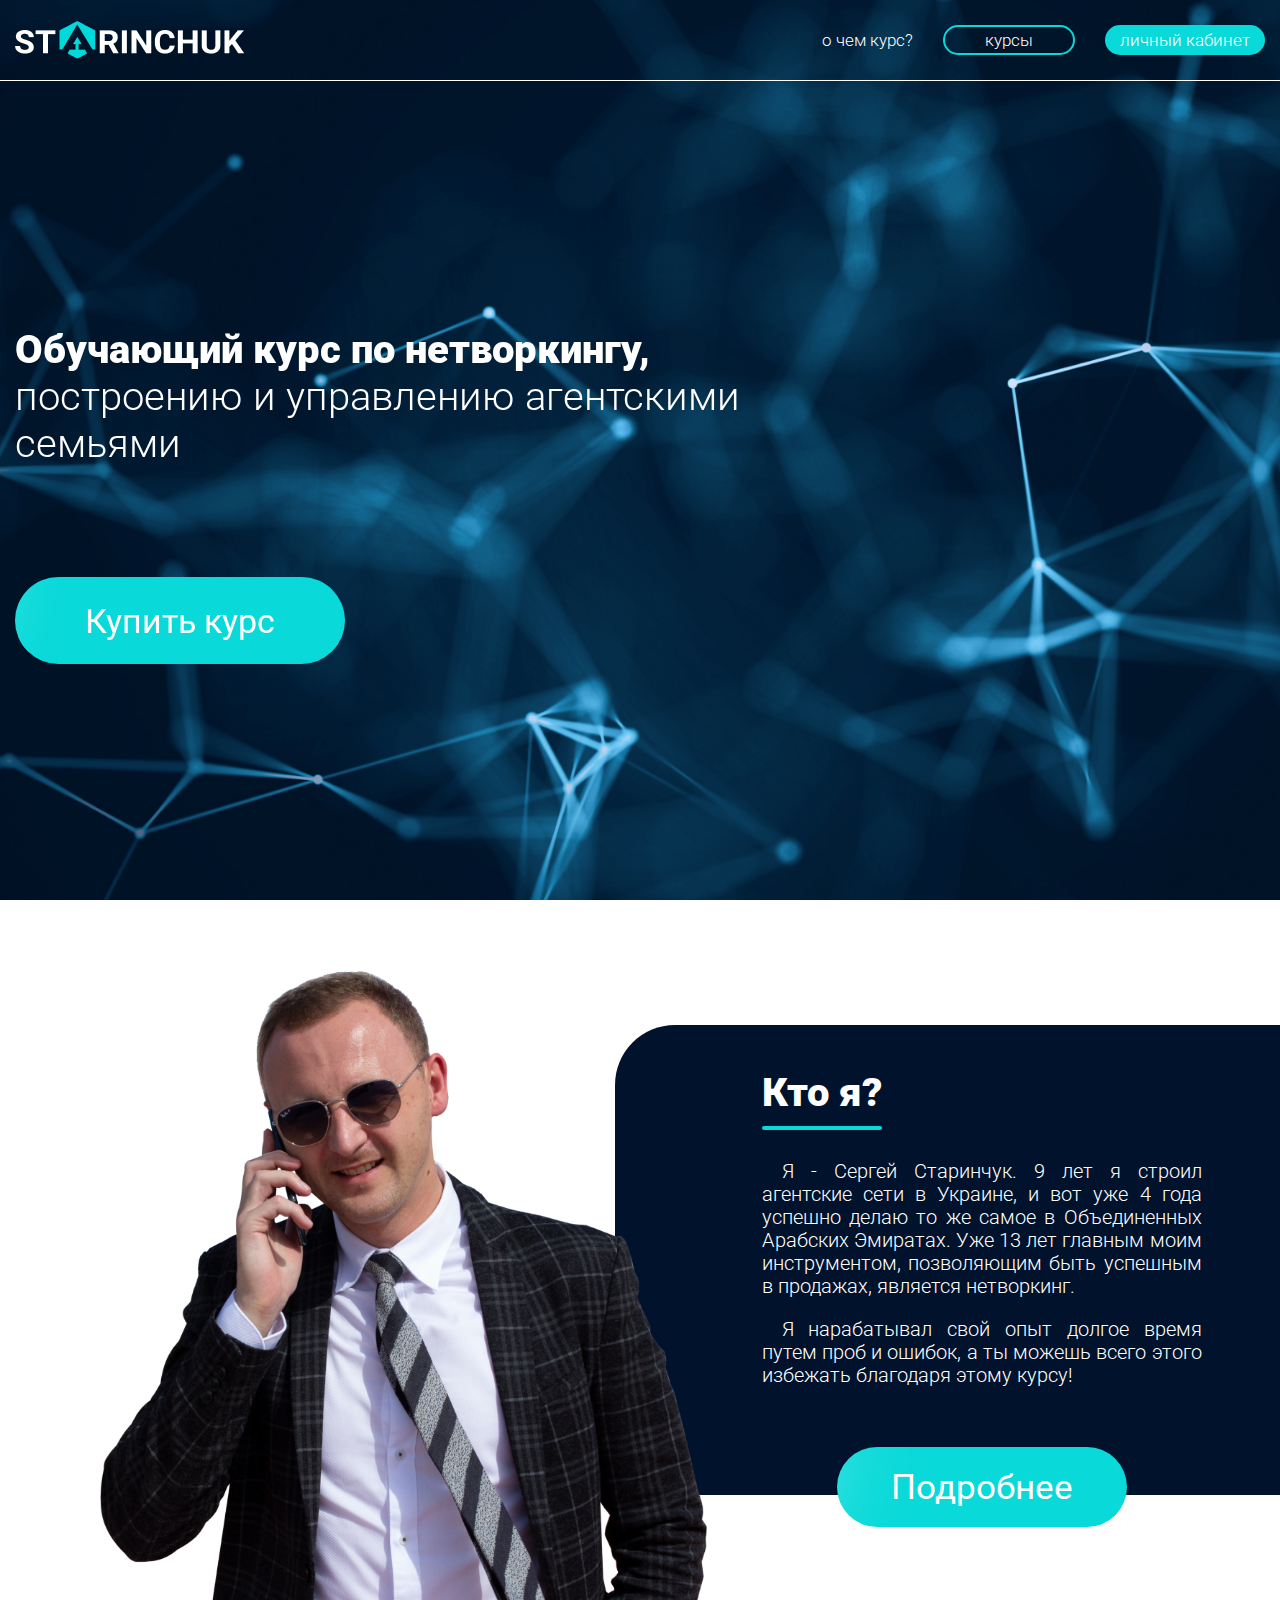
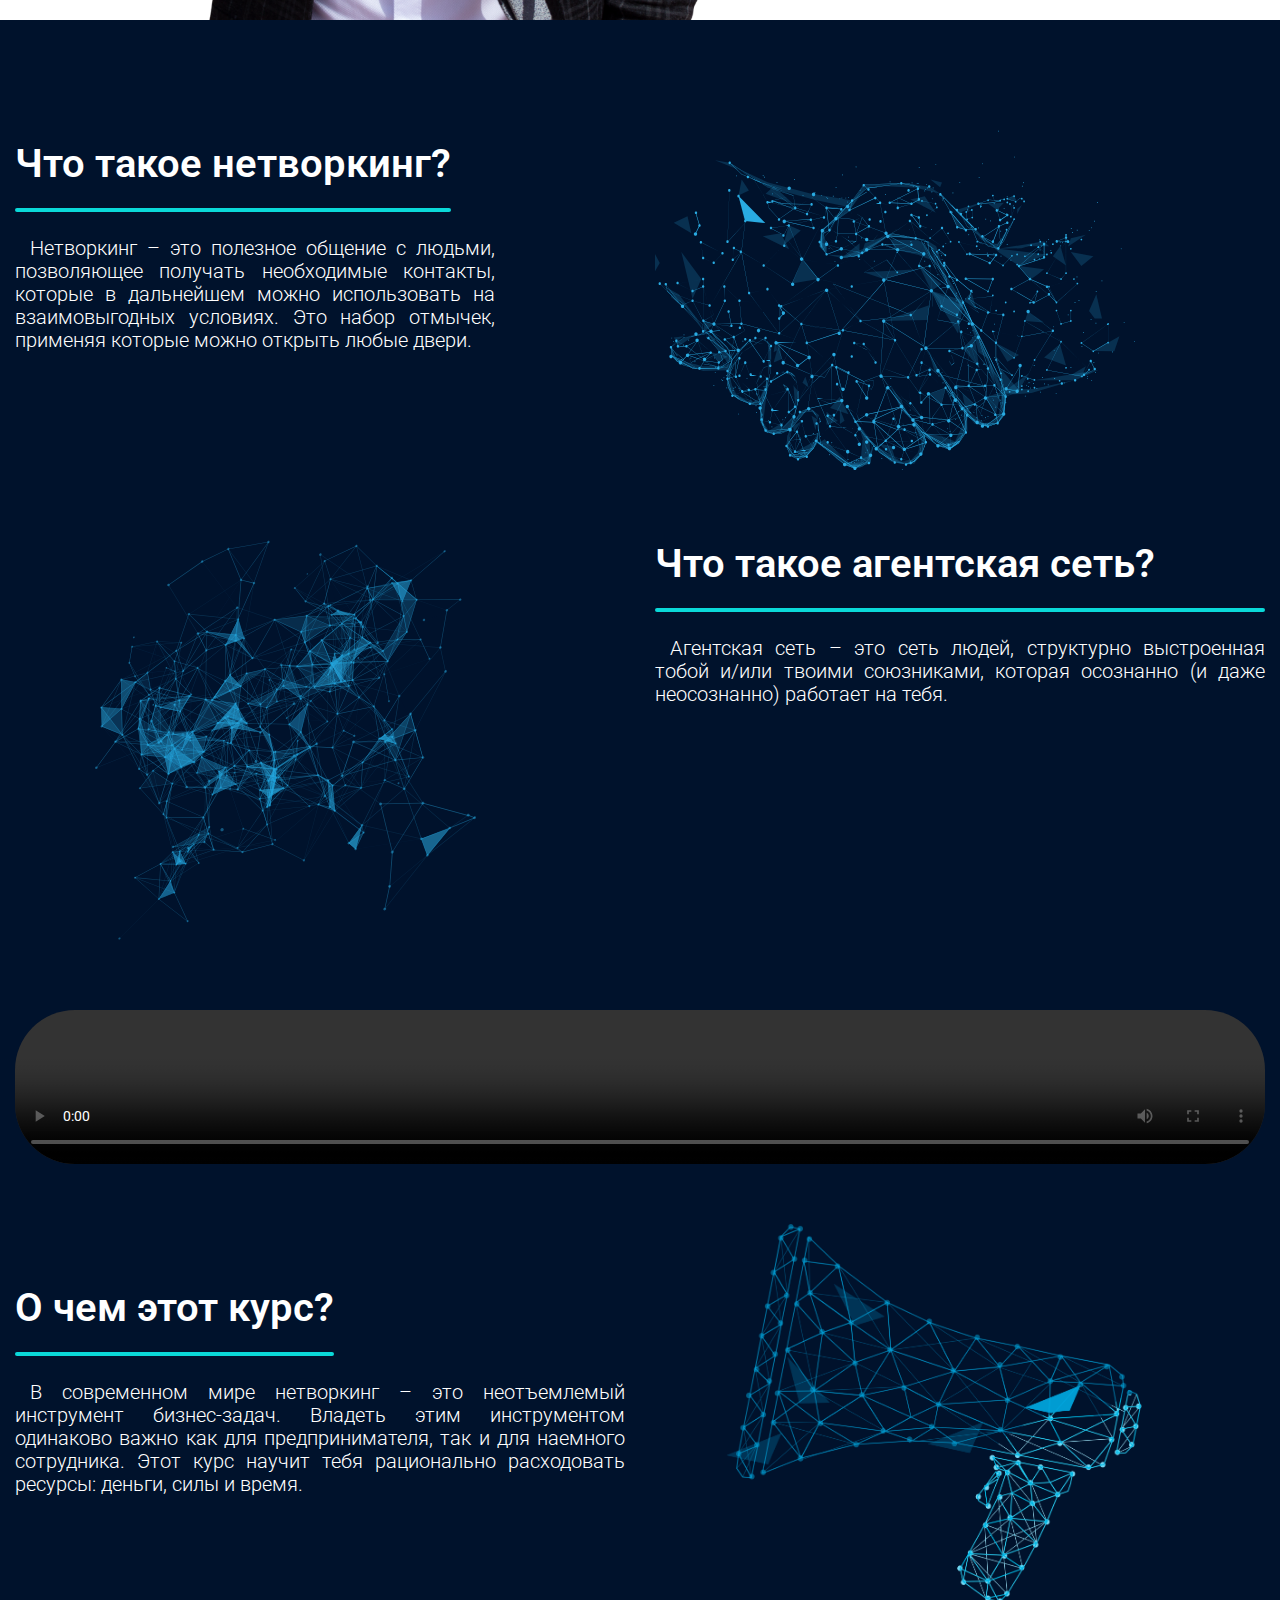
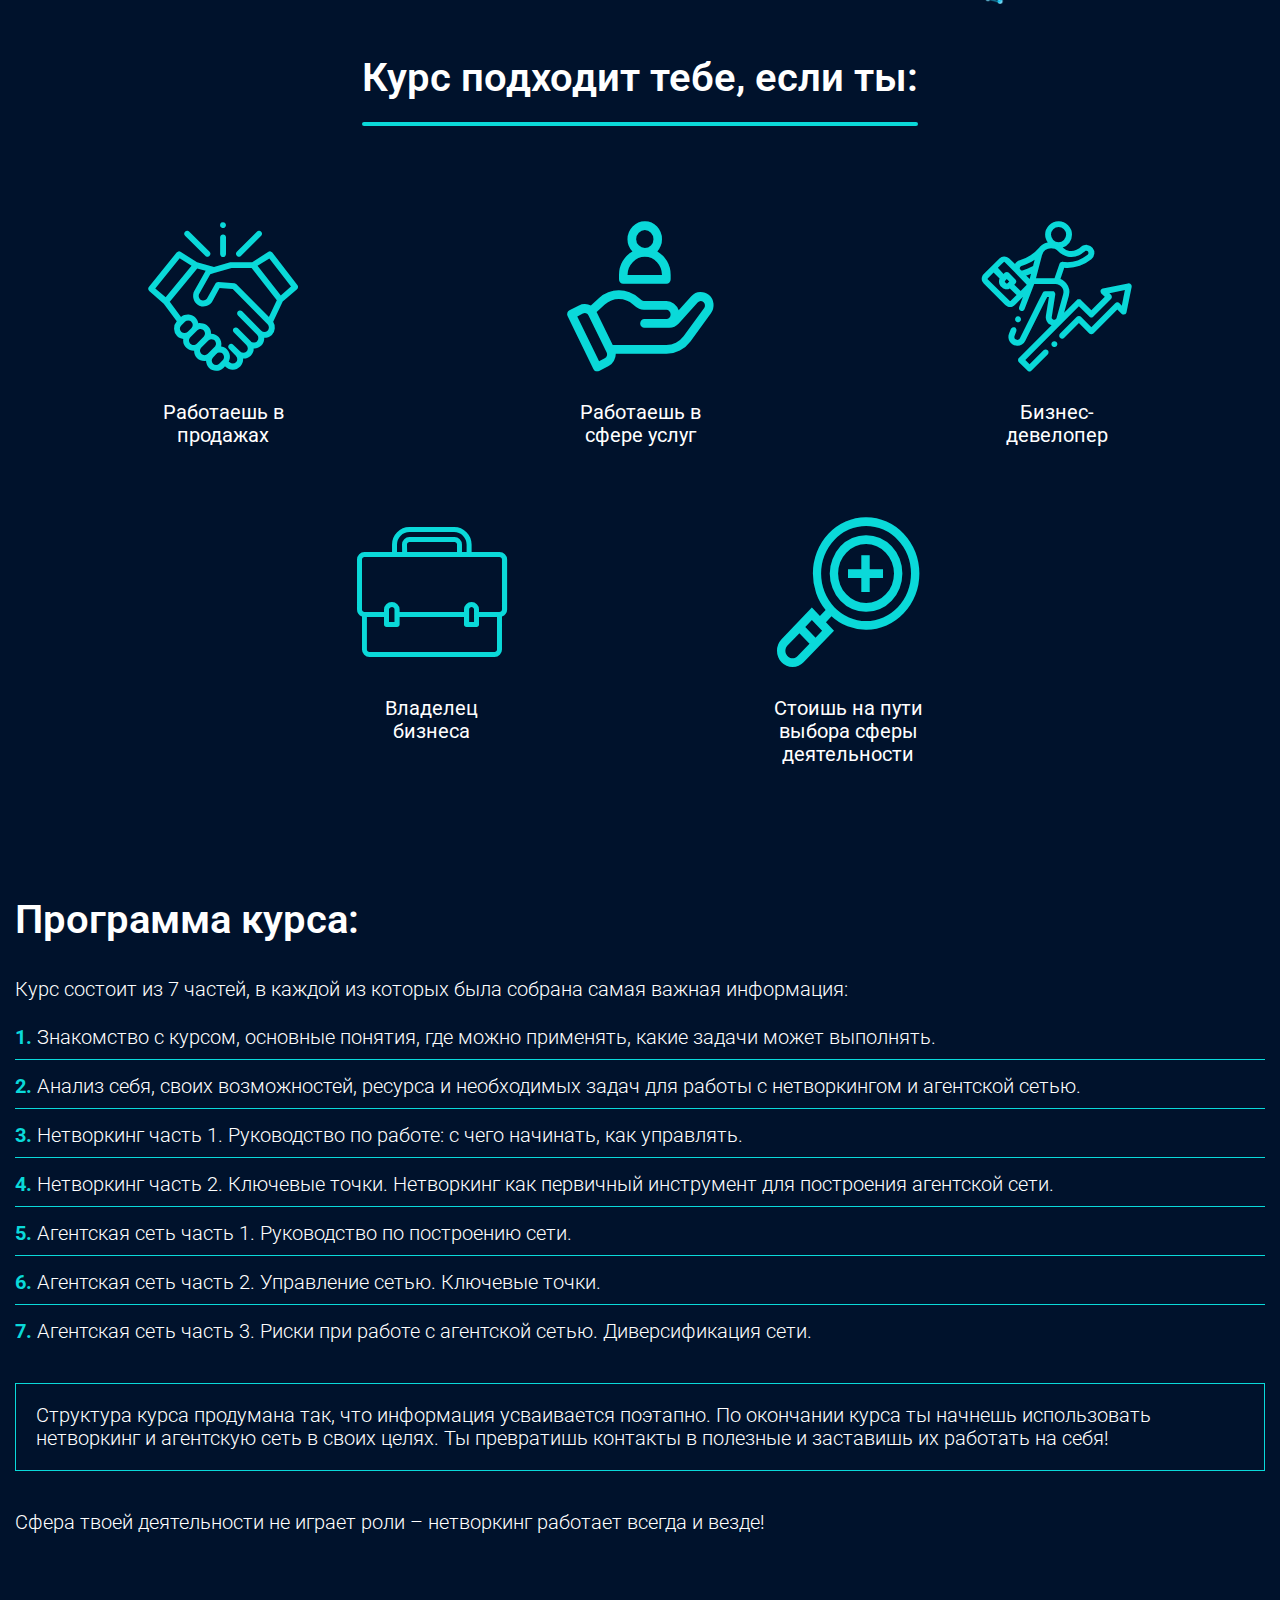
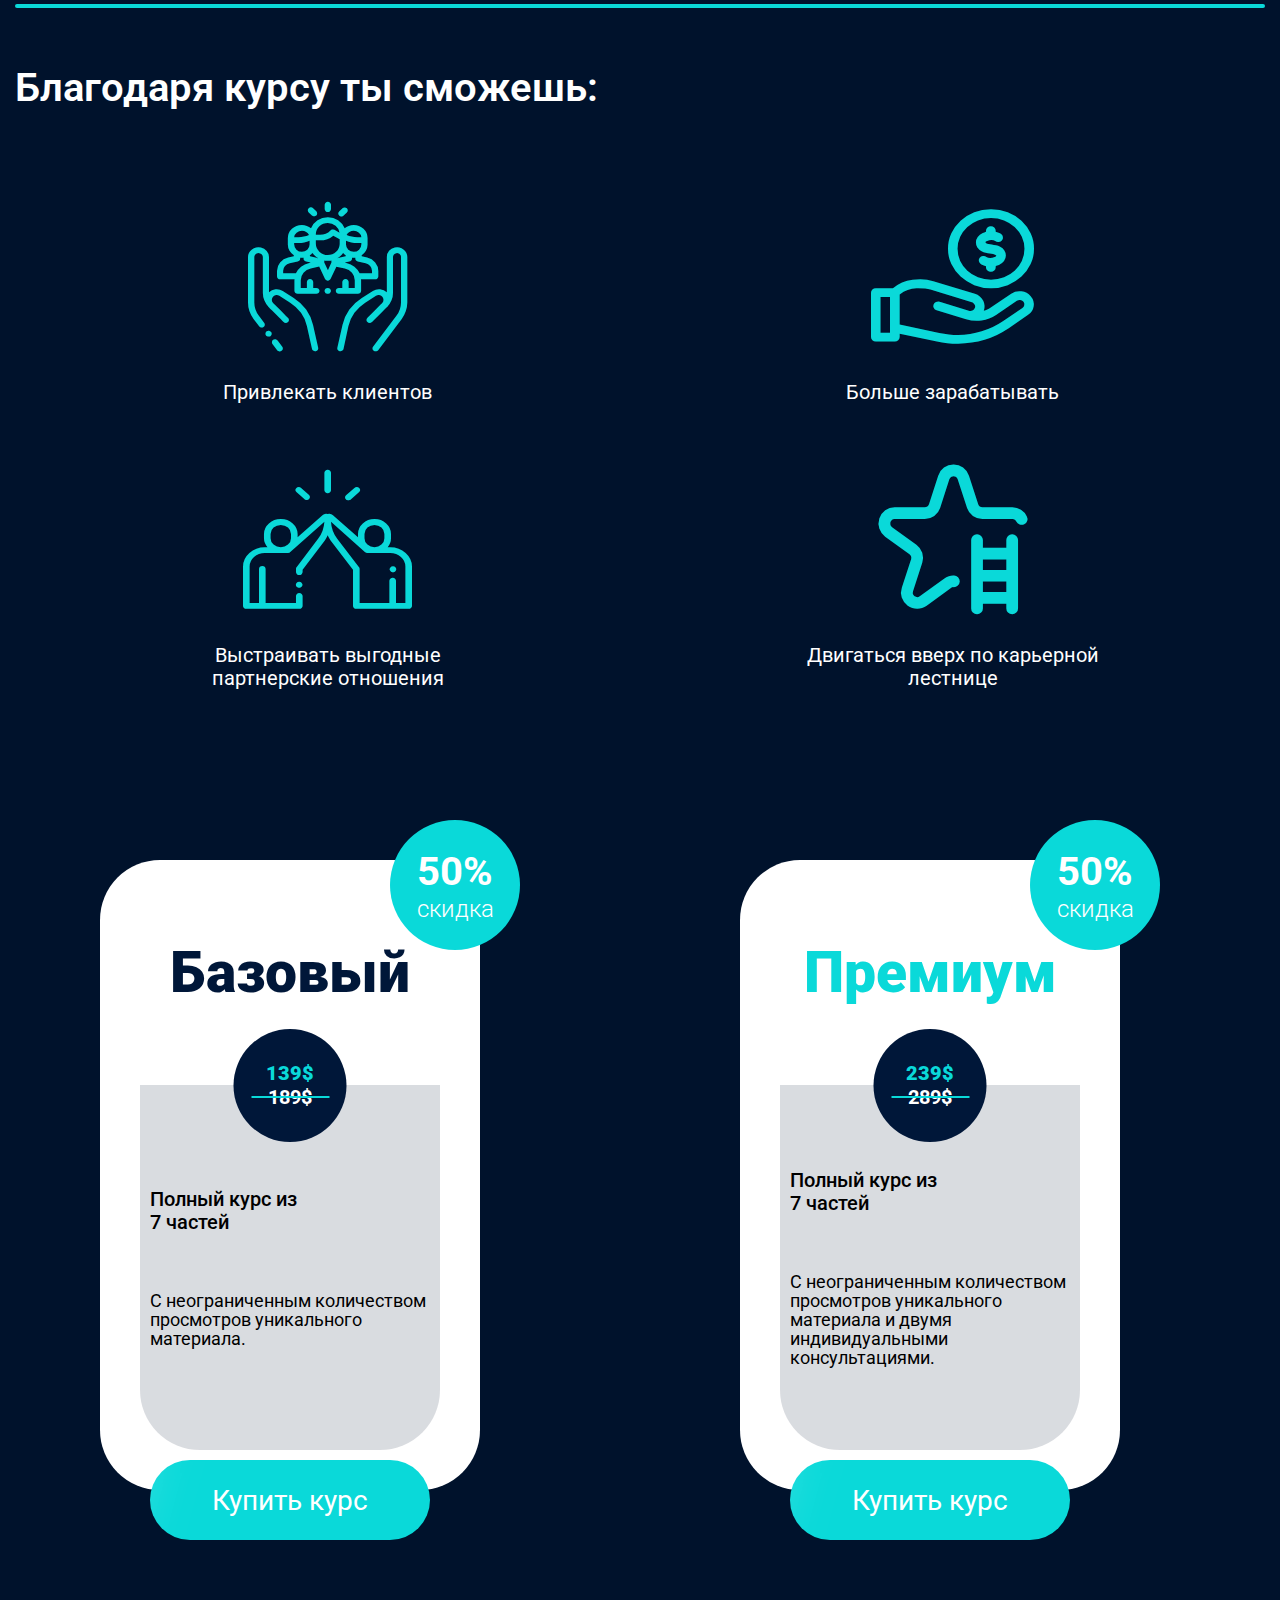
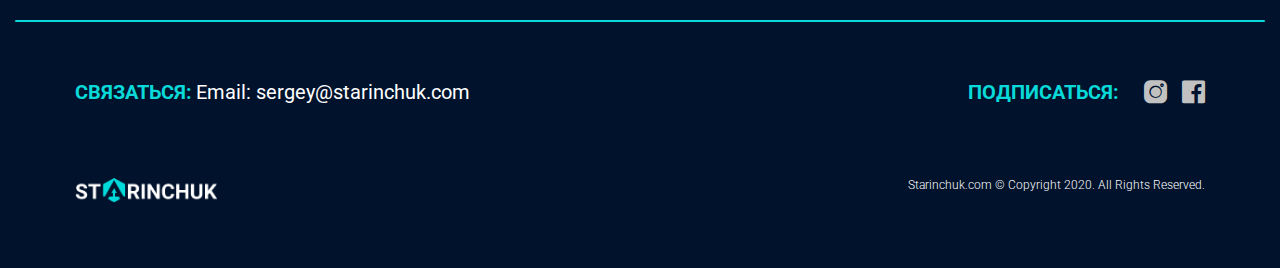
==== commit b2f5178d: "12121" ====
--- a/index.html
+++ b/index.html
@@ -41,9 +41,9 @@
 
     <menu>
         <ul>
-            <li><a class="menu__cabinet" href=""><span>Личный кабинет</span></a></li>
+            <li><a class="menu__cabinet" href="./cabinet.html"><span>Личный кабинет</span></a></li>
             <li><a class="menu__about" href="#more">О чем курс?</a></li>
-            <li><a class="menu__course" href=""><span>Курсы</span> </a></li>
+            <li><a class="menu__course" href="./media.html"><span>Курсы</span> </a></li>
            
     </ul>
     </menu>
@@ -63,11 +63,11 @@
                     </div>
                     <!-- right side navbar -->
                     <div class="navbar-own__right">
-                        <a href="#more">о чем курс?</a>
+                        <a href="./index.html#more">о чем курс?</a>
 
                         <!-- there is a hover effect here! -->
-                        <a class="navbar-button__effect" href=""><span>курсы</span> </a>
-                        <a class="navbar-button__cabinet" href=""><span>личный кабинет</span></a>
+                        <a class="navbar-button__effect" href="./media.html"><span>курсы</span> </a>
+                        <a class="navbar-button__cabinet" href="./cabinet.html"><span>личный кабинет</span></a>
                     </div>
                     <div class="navbar-own__bars">
                         <a id="menu-button" class="menu__button" href="#"><span></span></a>
@@ -229,20 +229,20 @@
                 <div class="info__icons">
                     <ul>
                         <li>
-                            <i class="icon-handshake-1"></i><span>работаешь в продажах</span>
-                        </li>
-                        <li>
-                            <i class="icon-customer-1"></i><span>работаешь в сфере услуг</span>
-                        </li>
-                        <li>
-                            <i class="icon-promotion-1"></i><span>бизнес-
+                            <i class="icon-handshake-1"></i><span>Работаешь в продажах</span>
+                        </li>
+                        <li>
+                            <i class="icon-customer-1"></i><span>Работаешь в сфере услуг</span>
+                        </li>
+                        <li>
+                            <i class="icon-promotion-1"></i><span>Бизнес-
                                 девелопер</span>
                         </li>
                         <li>
-                            <i class="icon-briefcase-1"></i><span>владелец бизнеса</span>
-                        </li>
-                        <li>
-                            <i class="icon-search-1"></i><span>стоишь на пути выбора сферы деятельности</span>
+                            <i class="icon-briefcase-1"></i><span>Владелец бизнеса</span>
+                        </li>
+                        <li>
+                            <i class="icon-search-1"></i><span>Стоишь на пути выбора сферы деятельности</span>
                         </li>
                     </ul>
                 </div>
@@ -304,16 +304,16 @@
                     <div class="sale-ability__icon">
                         <ul>
                             <li>
-                                <i class="icon-social-care-1"></i><span>привлекать клиентов</span>
+                                <i class="icon-social-care-1"></i><span>Привлекать клиентов</span>
                             </li>
                             <li>
-                                <i class="icon-earnings-1"></i><span>больше зарабатывать</span>
+                                <i class="icon-earnings-1"></i><span>Больше зарабатывать</span>
                             </li>
                             <li>
-                                <i class="icon-high-five-1"></i><span>выстраивать выгодные партнерские отношения</span>
+                                <i class="icon-high-five-1"></i><span>Выстраивать выгодные партнерские отношения</span>
                             </li>
                             <li>
-                                <i class="icon-star-1"></i><span>двигаться вверх по карьерной лестнице</span>
+                                <i class="icon-star-1"></i><span>Двигаться вверх по карьерной лестнице</span>
                             </li>
                         </ul>
                     </div>
@@ -334,7 +334,7 @@
                                         <small>189$</small>
                                     </div>
                                     <span>Полный курс из 7 частей</span>
-                                    <p> с неограниченным количеством
+                                    <p> С неограниченным количеством
                                         просмотров уникального материала.</p>
                                 </div>
                                 <a href="#!" class="buy__course">
@@ -346,7 +346,7 @@
                             <div class="sale-discount__items">
                                 <div class="discount">
                                     <span>50% </span>
-                                    <small>cкидка</small>
+                                    <small>скидка</small>
                                 </div>
                                 <h3 class="premium">Премиум </h3>
                                 <div class="sale__info">
@@ -356,7 +356,7 @@
                                     </div>
                                     <span>Полный курс из 7 частей
                                     </span>
-                                    <p>с неограниченным количеством просмотров уникального материала и
+                                    <p>С неограниченным количеством просмотров уникального материала и
                                         двумя индивидуальными консультациями.</p>
                                 </div>
                                 <a href="#!" class="buy__course">
--- a/css/style.css
+++ b/css/style.css
@@ -113,6 +113,7 @@
     width: 100%;
     background: #00122C;
     overflow: hidden;
+    position: relative;
 }
 
 
@@ -390,12 +391,12 @@
 
 .menu__button.active span:before {
     transform: rotate(45deg);
-    
+
 }
 
 .menu__button.active span:after {
     transform: rotate(-45deg);
-   
+
 }
 
 
@@ -1438,6 +1439,7 @@
 footer {
     padding-bottom: 75px;
     padding-top: 130px;
+    z-index: 25;
 }
 
 .footer-main {
@@ -1625,4 +1627,345 @@
 /* section more-details end */
 
 
-
+/* media html  */
+.media-home {
+    display: block;
+    position: relative;
+    padding-top: 98px;
+}
+
+.media-main {
+    margin-top: 150px;
+}
+
+.media-main .row {
+    display: flex;
+    justify-content: space-around;
+}
+
+.media-main__items h3 {
+    font-weight: 700;
+    font-size: 48px;
+    line-height: 56px;
+    color: #FFFFFF;
+
+}
+
+.media-main__items span {
+    font-weight: bold;
+    font-size: 48px;
+    line-height: 56px;
+    color: #0AD9D9;
+
+}
+
+.media-home .media-main .media-main__items .media__view {
+    padding-top: 25px;
+    width: auto;
+    height: auto;
+    opacity: 1;
+}
+
+.media-home .media-main .media-main__items .media__view video {
+    width: 100%;
+    height: 100%;
+    border-radius: 20px;
+    object-fit: cover;
+    object-position: center;
+    outline: none;
+}
+
+.media-main__items small {
+    font-weight: 300;
+    font-size: 36px;
+    line-height: 42px;
+    color: #0AD9D9;
+    display: flex;
+    position: relative;
+    justify-content: flex-end;
+    padding-top: 20px;
+    padding-bottom: 15px;
+    margin-bottom: 120px;
+}
+
+.media-main__items small::after {
+    content: '';
+    background: #0AD9D9;
+    height: 2px;
+    width: 100%;
+    bottom: 0;
+    display: flex;
+    position: absolute;
+}
+
+.media__view {
+    display: block;
+    position: relative;
+}
+
+.media__view::before {
+    content: '';
+    position: absolute;
+    width: 35%;
+    height: 35%;
+    background: url("../images/ellipse.svg") no-repeat;
+    background-size: contain;
+    background-position: center;
+    bottom: 50%;
+    right: 50%;
+    opacity: 0.50;
+    transform: translate(50%, 50%);
+}
+
+.media__view:focus .media__view::before {
+    display: none;
+}
+
+.media__view::after {
+    content: '';
+    position: absolute;
+    width: 17.5%;
+    height: 17.5%;
+    background: url("../images/play.svg") no-repeat;
+    background-size: contain;
+    background-position: center;
+    bottom: 50%;
+    right: 50%;
+    transform: translate(50%, 50%);
+}
+
+
+
+.login-home {
+    width: 100%;
+    background: url('../images/background.jpg');
+    height: 120vh;
+    min-height: 1200px;
+    background-size: cover;
+    position: relative;
+    z-index: 9;
+    transform: translateY(10px);
+
+}
+
+.login-home::after {
+    content: '';
+    width: 100%;
+    height: 120vh;
+    background-size: cover;
+    background: #001739;
+    mix-blend-mode: color;
+    opacity: 0.7;
+    z-index: 10;
+}
+
+.login-main {
+    position: relative;
+    height: 100%;
+    padding-top: 99px;
+    z-index: 30;
+
+}
+
+.login__items {
+    padding-top: 200px;
+    display: flex;
+    justify-content: center;
+}
+
+.login form h3 {
+    font-weight: bold;
+    font-size: 40px;
+    line-height: 47px;
+    color: #FFFFFF;
+    display: flex;
+    justify-content: center;
+    padding-top: 23px;
+
+}
+
+.login {
+    background: rgba(0, 0, 0, 0.50);
+    border-radius: 60px;
+    width: 100%;
+    height: 100%;
+    padding: 0 75px;
+
+}
+
+.login form input[type="email"] {
+    font-weight: 200;
+    font-size: 24px;
+    line-height: 28px;
+    color: #FFFFFF;
+    padding-top: 5px;
+    margin-bottom: 0px;
+    width: 100%;
+    box-sizing: border-box;
+    box-shadow: none;
+    outline: none;
+    border: none;
+    background: none;
+    border-bottom: 2px solid #0AD9D9;
+    display: block;
+text-indent: 20px;
+    margin-top: 35px;
+}
+
+.login form input::placeholder {
+    /* Chrome, Firefox, Opera, Safari 10.1+ */
+    color: white;
+    font-size: 24px;
+    font-weight: 200;
+    opacity: 1;
+    /* Firefox */
+}
+
+:-ms-input-placeholder {
+    /* Internet Explorer 10-11 */
+    color: white;
+}
+
+::-ms-input-placeholder {
+    /* Microsoft Edge */
+    color: white;
+}
+
+.login form input[type="password"] {
+    font-weight: 200;
+    font-size: 24px;
+    line-height: 28px;
+    color: #FFFFFF;
+    padding-top: 5px;
+    margin-bottom: 0px;
+    width: 100%;
+    box-sizing: border-box;
+    box-shadow: none;
+    outline: none;
+    border: none;
+    background: none;
+    border-bottom: 2px solid #0AD9D9;
+    display: block;
+    text-indent: 20px;
+    margin-top: 35px;
+}
+
+.footer-cabinet {
+    position: absolute;
+    width: 100%;
+    bottom: 0;
+
+}
+
+.checkbox {
+    display: inline-flex;
+    align-items: center;
+}
+
+.rememberme {
+    font-weight: 300;
+    margin-top: 0px;
+    font-size: 24px;
+    line-height: 28px;
+    color: #FFFFFF;
+    background: none;
+    display: flex;
+    justify-content: center;
+    margin-left: 25px;
+}
+
+.roundedOne {
+    width: 20px;
+    height: 20px;
+    position: relative;
+    margin: 20px auto;
+    background: #37ecec;
+    border-radius: 50px;
+    box-shadow: inset 0px 1px 1px white, 0px 1px 3px rgba(0, 0, 0, 0.5);
+}
+
+.roundedOne label {
+    width: 16px;
+    height: 16px;
+    cursor: pointer;
+    position: absolute;
+    left: 2px;
+    top: 2px;
+    background: -webkit-gradient(linear, left top, left bottom, from(#222222), to(#45484d));
+    background: linear-gradient(to bottom, #222222 0%, #45484d 100%);
+    border-radius: 50px;
+    box-shadow: inset 0px 1px 1px rgba(0, 0, 0, 0.5), 0px 1px 0px white;
+}
+
+.roundedOne label:after {
+    content: '';
+    width: 10px;
+    height: 10px;
+    position: absolute;
+    top: 3px;
+    left: 3px;
+    background: #0AD9D9;
+    background: -webkit-gradient(linear, left top, left bottom, from(#0AD9D9), to(#117777));
+    background: linear-gradient(to bottom, #0AD9D9 0%, #117777 100%);
+    opacity: 0;
+    border-radius: 50px;
+    box-shadow: inset 1px 1px 1px white, 0px 1px 3px rgba(0, 0, 0, 0.5);
+}
+
+.roundedOne label:hover::after {
+    opacity: 0.3;
+}
+
+.roundedOne input[type=checkbox] {
+    visibility: hidden;
+}
+
+.roundedOne input[type=checkbox]:checked+label:after {
+    opacity: 1;
+}
+
+.check_in {
+    display: flex;
+    justify-content: space-between;
+    align-items: center;
+}
+
+.check_in a {
+    font-weight: 300;
+    font-size: 18px;
+    line-height: 21px;
+
+    color: #FFFFFF;
+    
+}
+
+.check_in a:nth-of-type(2) {
+    font-weight: 700;
+    color: #0AD9D9;
+}
+
+.login form input[type="submit"] {
+    width: 295px;
+    height: 65px;
+    background: #0AD9D9;
+    border-radius: 50px;
+    border: none;
+    font-weight: normal;
+font-size: 24px;
+line-height: 28px;
+color: #FFFFFF;
+transform: translateY(32.5px );
+display: block;
+margin: auto;
+outline: none;
+}
+.forgotpass{
+    margin-top: 30px;
+}
+.forgotpass span{
+    font-weight: 300;
+font-size: 24px;
+line-height: 28px;
+padding-left: 20px;
+color: #FFFFFF;
+}--- a/css/media.css
+++ b/css/media.css
@@ -14,6 +14,15 @@
         height: 680px;
 
     }
+
+    .media .media-view {
+        height: 100%;
+    }
+
+    .more-details .more-details__media .more-details__view {
+        height: 100%;
+    }
+
 }
 
 @media(max-width: 1720px) {
@@ -43,6 +52,15 @@
     .sale-discount__items {
         margin-left: 85px;
     }
+
+    .media .media-view {
+        height: 100%;
+    }
+
+    .more-details .more-details__media .more-details__view {
+        height: 100%;
+    }
+
 }
 
 @media(max-width: 1570px) {
@@ -97,6 +115,15 @@
 
     }
 
+    .media .media-view {
+        height: 100%;
+    }
+
+    .more-details .more-details__media .more-details__view {
+        height: 100%;
+    }
+
+
 }
 
 @media(max-width: 1440px) {
@@ -165,6 +192,15 @@
         width: 100%;
     }
 
+    .media .media-view {
+        height: 100%;
+    }
+
+    .more-details .more-details__media .more-details__view {
+        height: 100%;
+    }
+
+
 }
 
 @media(max-width: 1365px) {
@@ -228,7 +264,11 @@
     }
 
     .media .media-view {
-        height: 670px;
+        height: 100%;
+    }
+
+    .more-details .more-details__media .more-details__view {
+        height: 100%;
     }
 
     .sale .sale-ability__title h2 {
@@ -238,6 +278,31 @@
     footer {
         padding-bottom: 75px;
         padding-top: 70px;
+    }
+
+    .media .media-view {
+        height: 100%;
+    }
+
+    .more-details .more-details__media .more-details__view {
+        height: 100%;
+    }
+
+    .login form h3 {
+        font-size: 35px;
+        line-height: 42px;
+    }.login form input[type="email"] {
+        font-size: 22px;
+        line-height: 26px;
+    }.login form input[type="password"] {
+        font-size: 22px;
+        line-height: 26px;
+    }.rememberme {
+        font-size: 22px;
+        line-height: 26px;
+    }.forgotpass span {
+        font-size: 22px;
+        line-height: 26px;
     }
 
 }
@@ -715,6 +780,13 @@
     }
 
 
+    .media .media-view {
+        height: 100%;
+    }
+
+    .more-details .more-details__media .more-details__view {
+        height: 100%;
+    }
 
 
 }
@@ -746,6 +818,31 @@
         margin-left: 65px;
     }
 
+    .media .media-view {
+        height: 100%;
+    }
+
+    .more-details .more-details__media .more-details__view {
+        height: 100%;
+    }
+
+    .login form h3 {
+        font-size: 30px;
+        line-height: 40px;
+    }.login form input[type="email"] {
+        font-size: 20px;
+        line-height: 24px;
+    }.login form input[type="password"] {
+        font-size: 20px;
+        line-height: 24px;
+    }.rememberme {
+        font-size: 20px;
+        line-height: 24px;
+    }.forgotpass span {
+        font-size: 20px;
+        line-height: 24px;
+    }
+
 
 }
 
@@ -785,6 +882,38 @@
 
     .sale-discount__items {
         margin-left: 40px;
+    }
+
+    .media .media-view {
+        height: 100%;
+    }
+
+    .more-details .more-details__media .more-details__view {
+        height: 100%;
+    }
+    .login form h3 {
+        font-size: 27px;
+        line-height: 35px;
+    }
+    element.style {
+    }
+    .login form input[type="email"] {
+        font-size: 18px;
+        line-height: 21px;
+    }.login form input[type="password"] {
+        font-size: 18px;
+        line-height: 21px;
+    }.rememberme {
+        font-size: 18px;
+        line-height: 21px;
+    }.forgotpass span {
+        font-size: 18px;
+        line-height: 21px;
+    }.login form input[type="submit"] {
+        width: 222px;
+        height: 50px;
+
+       
     }
 }
 
@@ -796,6 +925,8 @@
         flex: 0 0 181px;
     }
 
+    
+
     .navbar-own__right a {
         font-size: 15px;
         line-height: 18px;
@@ -974,7 +1105,7 @@
     }
 
     .media .media-view {
-        height: 530px;
+        height: 100%;
     }
 
     .about .about-info__bottom .about-info__title h2 {
@@ -1268,28 +1399,40 @@
         padding-bottom: 50px;
         padding-top: 50px;
     }
+
     .more-details .more-details__media .more-details__view {
         height: 530px;
         margin-bottom: 100px;
-    }.more-details .more-details__context p {
+    }
+
+    .more-details .more-details__context p {
         font-size: 18px;
         line-height: 21px;
         text-indent: 15px;
         padding-top: 35px;
-    }.more-details .more-details__context .more-details__title h2 {
+    }
+
+    .more-details .more-details__context .more-details__title h2 {
         font-size: 35px;
         line-height: 42px;
         padding-bottom: 25px;
         width: 100%;
-    }.close {
+    }
+
+    .close {
         position: relative;
         width: 45px;
         height: 45px;
-    }.more-details .more-details__context .more-details__title {
+    }
+
+    .more-details .more-details__context .more-details__title {
         display: flex;
         justify-content: space-between;
         margin-top: 130px;
-    }.close:before, .close:after {
+    }
+
+    .close:before,
+    .close:after {
         position: absolute;
         left: 20px;
         content: ' ';
@@ -1297,6 +1440,64 @@
         width: 3px;
         background-color: rgb(10 217 217);
     }
+
+    .media .media-view {
+        height: 100%;
+    }
+
+    .more-details .more-details__media .more-details__view {
+        height: 100%;
+    }
+
+    .more-details .more-details__context .more-details__title {
+        display: flex;
+        justify-content: space-between;
+        margin-top: 70px;
+
+    }.media-main__items h3 {
+        font-size: 35px;
+        line-height: 42px;
+    }
+
+    .media-main__items span {
+        font-size: 35px;
+        line-height: 42px;
+    }
+
+    .media-main__items small {
+        font-size: 27px;
+        line-height: 33px;
+    }.login {
+        padding: 0 30px;
+    }.login form h3 {
+        font-size: 25px;
+        line-height: 35px;
+    }.login form input::placeholder {
+        font-size: 20px;
+    }.check_in a {
+        font-size: 16px;
+    }.rememberme {
+        font-size: 17px;
+        line-height: 21px;
+        margin-left: 15px;
+    }.roundedOne {
+        width: 16px;
+        height: 16px;
+        margin: 15px auto;
+    }.roundedOne label:after {
+        width: 8px;
+        height: 8px;
+          top: 1px;
+        left: 2px;
+    }.roundedOne label {
+        width: 12px;
+        height: 12px;
+        left: 2px;
+        top: 2px;
+     }.forgotpass span {
+        font-size: 17px;
+        line-height: 21px;
+    }
 }
 
 @media(max-width: 767px) {
@@ -1320,8 +1521,6 @@
     .navbar-own__bars {
         display: block;
         width: 25px;
-
-
     }
 
     .navbar-own__bars i {
@@ -1485,7 +1684,7 @@
     }
 
     .media .media-view {
-        height: 380px;
+        height: 100%;
     }
 
     .about .about-info__bottom .about-info__title h2 {
@@ -1647,71 +1846,113 @@
         height: 90px;
         top: -30px;
         right: -30px;
-    }.sale-discount__items .sale__info .price span {
+    }
+
+    .sale-discount__items .sale__info .price span {
         font-size: 15px;
         padding: 0 10px;
-    }.sale-discount__items .sale__info .price small {
+    }
+
+    .sale-discount__items .sale__info .price small {
         font-size: 15px;
         padding: 0px 10px;
-    }.sale-discount__items .sale__info .price small::after {
+    }
+
+    .sale-discount__items .sale__info .price small::after {
         height: 0.5px;
-    }.sale-discount__items .sale__info .price {
+    }
+
+    .sale-discount__items .sale__info .price {
         width: 70px;
         height: 70px;
         top: -35px;
-    }.sale-discount__items .sale__info {
+    }
+
+    .sale-discount__items .sale__info {
         margin-top: 45px;
         width: calc(100% - 50px);
         height: 175px;
-    }.sale-discount__items .sale__info>span {
+    }
+
+    .sale-discount__items .sale__info>span {
         font-size: 15px;
         line-height: 17px;
         margin-bottom: 15px;
         width: 100%;
-    }.sale-discount__items .sale__info>p {
+    }
+
+    .sale-discount__items .sale__info>p {
         line-height: 16px;
         font-size: 14px;
-    }.sale-discount__items .buy__course .for__premium {
+    }
+
+    .sale-discount__items .buy__course .for__premium {
         font-size: 18px;
         width: 190px;
         height: 45px;
-    }.sale-discount__items .buy__course .for__premium:hover {
+    }
+
+    .sale-discount__items .buy__course .for__premium:hover {
         font-size: 19px;
         letter-spacing: 0.5px;
-    }.sale-discount__items .buy__course .for__base {
+    }
+
+    .sale-discount__items .buy__course .for__base {
         font-size: 18px;
         width: 190px;
         height: 45px;
-    }.sale-discount__items .buy__course .for__base:hover {
+    }
+
+    .sale-discount__items .buy__course .for__base:hover {
         font-size: 19px;
         letter-spacing: 0.5px;
-    }.sale-discount__items .buy__course {
+    }
+
+    .sale-discount__items .buy__course {
         bottom: -22.5px;
-    }footer {
+    }
+
+    footer {
         padding-bottom: 30px;
         padding-top: 30px;
-    }.footer-main {
+    }
+
+    .footer-main {
         padding-right: 25px;
         padding-left: 25px;
         padding-top: 35px;
-    }.footer-main .footer-main__contact span {
-        font-size: 15px;
-    }.footer-main .footer-main__contact a {
-        font-size: 15px;
-    }.footer-main .footer-main__social span {
+    }
+
+    .footer-main .footer-main__contact span {
+        font-size: 15px;
+    }
+
+    .footer-main .footer-main__contact a {
+        font-size: 15px;
+    }
+
+    .footer-main .footer-main__social span {
         font-size: 15px;
         margin-right: 0px;
-    }.footer-main .footer-main__social a {
+    }
+
+    .footer-main .footer-main__social a {
         font-size: 15px;
         margin-left: 10px;
-    }.footer-copyright {
+    }
+
+    .footer-copyright {
         padding-right: 25px;
         padding-left: 25px;
         padding-top: 40px;
-    }.footer-copyright .footer__logo img {
+    }
+
+    .footer-copyright .footer__logo img {
         width: auto;
         height: 18px;
-    }.footer-copyright span {
+    }
+
+    .footer-copyright span {
         font-size: 9px;
     }
 
@@ -1721,255 +1962,618 @@
         line-height: 35px;
         padding-bottom: 15px;
         width: 100%;
-    }.close {
+    }
+
+    .close {
         position: relative;
         width: 40px;
         height: 40px;
-    }.more-details .more-details__context .more-details__title {
+    }
+
+    .more-details .more-details__context .more-details__title {
         display: flex;
         justify-content: space-between;
         margin-top: 120px;
-    }.close:before, .close:after {
+    }
+
+    .close:before,
+    .close:after {
         position: absolute;
         left: 18px;
         content: ' ';
         height: 45px;
         width: 2px;
         background-color: rgb(10 217 217);
-    }.more-details .more-details__context p {
+    }
+
+    .more-details .more-details__context p {
         font-size: 15px;
         line-height: 18px;
         text-indent: 15px;
         padding-top: 20px;
-    }.more-details .more-details__media {
+    }
+
+    .more-details .more-details__media {
         margin-top: 50px;
-    }.more-details .more-details__media .more-details__view {
-        height: 380px;
+    }
+
+    .more-details .more-details__media .more-details__view {
+        height: 100%;
         margin-bottom: 100px;
-    }.sale-discount .row .col-md-6:nth-child(2) .sale-discount__items {
+    }
+
+    .sale-discount .row .col-md-6:nth-child(2) .sale-discount__items {
         margin-left: auto;
     }
+
+    .media .media-view video {
+        width: 100%;
+        height: 100%;
+        border-radius: 20px;
+        object-fit: cover;
+        object-position: center;
+        outline: none;
+    }
+
+    .sale-discount__items .sale__info>span {
+        font-size: 15px;
+        line-height: 15px;
+        margin-bottom: 13px;
+        width: 100%;
+        margin-top: 17px;
+    }
+
+    .media .media-view {
+        height: 100%;
+    }
+
+    .more-details .more-details__media .more-details__view {
+        height: 100%;
+    }
+
+    .media .media-view video {
+        width: 100%;
+        height: 100%;
+        border-radius: 30px;
+        object-fit: cover;
+        object-position: center;
+        outline: none;
+    }
+
+    .more-details .more-details__media .more-details__view video {
+        width: 100%;
+        height: 100%;
+        border-radius: 30px;
+        object-fit: cover;
+        object-position: center;
+        outline: none;
+    }
+
+    .more-details .more-details__context .more-details__title {
+        display: flex;
+        justify-content: space-between;
+        margin-top: 70px;
+    }
+    .media-main__items h3 {
+        font-size: 30px;
+        line-height: 37px;
+    }
+
+    .media-main__items span {
+        font-size: 30px;
+        line-height: 37px;
+    }
+
+    .media-main__items small {
+        font-size: 25px;
+        line-height: 32px;
+    } .media-main__items h3 {
+        font-size: 30px;
+        line-height: 37px;
+    }
+
+    .media-main__items span {
+        font-size: 30px;
+        line-height: 37px;
+    }
+
+    .media-main__items small {
+        font-size: 22px;
+        line-height: 29px;
+    }
+    .login {
+
+        padding: 0 15px;
+    }
+    .login form input::placeholder {
+        font-size: 15px;
+    }
+    .login {
+        border-radius: 30px;
+
+        padding: 0 10px;
+    }.login form h3 {
+        font-size: 20px;
+        line-height: 30px;
+    }.login form input[type="email"] {
+        font-size: 15px;
+        line-height: 19px;
+        text-indent: 10px;
+    }.login form input[type="password"] {
+        font-size: 15px;
+        line-height: 19px;
+        text-indent: 10px;
+    }.rememberme {
+        font-size: 14px;
+        line-height: 19px;
+        margin-left: 10px;
+    }.check_in a {
+        font-size: 13px;
+    }.login form input[type="submit"] {
+        width: 150px;
+        height: 35px;
+        font-size: 20px;
+        transform: translateY(17.5px );
+    }.forgotpass span {
+        font-size: 14px;
+        line-height: 18px;
+    }
 }
 
-@media(max-width: 575px){
+
+@media(max-width: 575px) {
     .banner-home__title h1 {
         font-size: 25px;
         line-height: 32px;
         padding-top: 60px;
-    }.navbar-own__logo {
+    }
+
+    .navbar-own__logo {
         width: 139px;
         height: 23px;
         max-width: 139px;
         flex: 0 0 139px;
-    }.navbar-own {
+    }
+
+    .navbar-own {
         height: 50px;
-    }menu {
-        top: 51px;   
-        width: 170px;  
-    }menu.active {
+    }
+
+    menu {
+        top: 51px;
+        width: 170px;
+    }
+
+    menu.active {
         height: 160px;
-    }.menu__cabinet {
-        font-size: 18px;
-    }.menu__about {
-        font-size: 18px;
-    }
+    }
+
+    .menu__cabinet {
+        font-size: 18px;
+    }
+
+    .menu__about {
+        font-size: 18px;
+    }
+
     .menu__course {
         font-size: 18px;
-    }menu ul {
+    }
+
+    menu ul {
         padding-top: 20px;
-    }menu li {
+    }
+
+    menu li {
         padding-right: 10px;
         padding-bottom: 20px;
-    }.navbar-own__bars {
+    }
+
+    .navbar-own__bars {
         width: 20px;
-    }.menu__button span, .menu__button span:before, .menu__button span:after {
+    }
+
+    .menu__button span,
+    .menu__button span:before,
+    .menu__button span:after {
         height: 1.5px;
         width: 20px;
 
-    }.banner-home__title p {
+    }
+
+    .banner-home__title p {
         font-size: 25px;
         line-height: 32px;
         padding-right: 0%;
         padding-bottom: 40px;
-    }.banner-home__title a.sale-button__effect {
+    }
+
+    .banner-home__title a.sale-button__effect {
         font-size: 20px;
         width: 190px;
         height: 50px;
-    }.banner-home__title a.sale-button__effect:hover {
+    }
+
+    .banner-home__title a.sale-button__effect:hover {
         font-size: 21px;
         letter-spacing: 0.5px;
     }
+
     .more {
         min-height: 400px;
     }
+
     .more::before {
-       display: none;
-    }.more::after {
+        display: none;
+    }
+
+    .more::after {
         width: 100%;
         height: 90%;
         border-radius: 0;
     }
+
     .more-info__content {
         width: 90%;
         transform: translateY(0px);
         padding-right: 0;
         margin: auto;
-       
-    }.media .media-view {
+
+    }
+
+    .media .media-view {
         height: 280px;
-    }.information .info-context .info-context__title h2 {
+    }
+
+    .information .info-context .info-context__title h2 {
         font-size: 25px;
         line-height: 32px;
         padding-bottom: 10px;
-    }.about .about-info__top .about-info__title h2 {
+    }
+
+    .about .about-info__top .about-info__title h2 {
         font-size: 25px;
         line-height: 32px;
         padding-bottom: 10px;
-    }.more-info__title h2 {
+    }
+
+    .more-info__title h2 {
         font-size: 25px;
         padding-bottom: 10px;
-    }.about .about-info__middle .about-info__title h2 {
+    }
+
+    .about .about-info__middle .about-info__title h2 {
         font-size: 25px;
         line-height: 32px;
         padding-bottom: 10px;
         width: auto;
-    }.more-info__content .more-info__details {
+    }
+
+    .more-info__content .more-info__details {
         font-size: 25px;
         transform: translateY(40px);
         width: 170px;
         height: 42px;
-    }.information .info__icons i {
+    }
+
+    .information .info__icons i {
         font-size: 80px;
-    }.information .info-textbook .info-textbook__title h2 {
+    }
+
+    .information .info-textbook .info-textbook__title h2 {
         font-size: 25px;
         line-height: 32px;
         padding-bottom: 20px;
-    }.sale .sale-ability__title h2 {
+    }
+
+    .sale .sale-ability__title h2 {
         font-size: 25px;
         line-height: 32px;
         padding-top: 30px;
-    }.sale .sale-ability__icon i {
+    }
+
+    .sale .sale-ability__icon i {
         font-size: 90px;
-    }.sale .sale-ability__icon span {
+    }
+
+    .sale .sale-ability__icon span {
         font-size: 15px;
         line-height: 17px;
         padding-top: 15px;
         width: 70%;
-    }.sale-discount__items {
+    }
+
+    .sale-discount__items {
         border-radius: 45px;
-    }.sale-discount__items .sale__info {
+    }
+
+    .sale-discount__items .sale__info {
         border-radius: 0 0 40px 40px;
-    }.footer-main {
+    }
+
+    .footer-main {
         justify-content: center;
         flex-direction: column;
         padding-right: 0;
         padding-left: 0;
         padding-top: 30px;
         display: flex;
-    }.footer-main__contact{
-    padding-bottom: 20px;
-    margin: auto;
-    }.footer-copyright{
-    flex-direction: column;
-    justify-content: center;
-    padding-right: 0px;
-    padding-left: 0;
-    padding-top: 20px;
-    display: flex;
-    }.footer-main .footer-main__social {
+    }
+
+    .footer-main__contact {
+        padding-bottom: 20px;
+        margin: auto;
+    }
+
+    .footer-copyright {
+        flex-direction: column;
+        justify-content: center;
+        padding-right: 0px;
+        padding-left: 0;
+        padding-top: 20px;
+        display: flex;
+    }
+
+    .footer-main .footer-main__social {
         display: flex;
         margin: auto;
-    }.footer-copyright .footer__logo {
+    }
+
+    .footer-copyright .footer__logo {
         height: 30px;
         max-width: 103px;
         margin: auto;
-    }.footer-copyright span {
+    }
+
+    .footer-copyright span {
         font-size: 9px;
         margin: auto;
-    }.sale-discount {
+    }
+
+    .sale-discount {
         padding-top: 80px;
         margin: 0 auto;
-    }.more-info__content .more-info__details {
+    }
+
+    .more-info__content .more-info__details {
         font-size: 20px;
         transform: translateY(0);
         width: 160px;
         height: 42px;
-    }.more-info__content .more-info__details {
+    }
+
+    .more-info__content .more-info__details {
         font-size: 20px;
         margin-top: 15px;
         width: 150px;
         height: 42px;
-    }.about .about-info__top .about-info__icon {
+    }
+
+    .about .about-info__top .about-info__icon {
         width: 100%;
         /* height: 400px; */
         margin: auto;
         transform: translateY(0px);
-    }.about .about-info__middle .about-info__icon {
+    }
+
+    .about .about-info__middle .about-info__icon {
         width: 100%;
         /* height: 340px; */
         transform: translateX(0px);
         margin: auto;
         margin-top: 25px;
-    }.about .about-info__middle .about-info__title h2 {
+    }
+
+    .about .about-info__middle .about-info__title h2 {
         font-size: 23px;
         line-height: 29px;
         padding-bottom: 10px;
         width: auto;
-    }.about .about-info__top .about-info__title h2 {
+    }
+
+    .about .about-info__top .about-info__title h2 {
         font-size: 23px;
         line-height: 29px;
         padding-bottom: 10px;
-    }.more-info__title h2 {
+    }
+
+    .more-info__title h2 {
         font-size: 23px;
         padding-bottom: 10px;
-    }.media .media-view {
+    }
+
+    .media .media-view {
         width: auto;
         height: 270px;
-    }.about .about-info__bottom .about-info__icon {
+    }
+
+    .about .about-info__bottom .about-info__icon {
         width: auto;
         /* height: 340px; */
         transform: translateX(0px);
         margin: auto;
-    }.about .about-info__bottom .about-info__title h2 {
+    }
+
+    .about .about-info__bottom .about-info__title h2 {
         font-size: 23px;
         line-height: 29px;
         padding-bottom: 10px;
-    }.sale .sale-ability__title h2 {
+    }
+
+    .sale .sale-ability__title h2 {
         font-size: 23px;
         line-height: 29px;
         padding-top: 30px;
-    }.sale .sale-ability__icon i {
+    }
+
+    .sale .sale-ability__icon i {
         font-size: 70px;
-    }.information .info-context .info-context__title h2 {
+    }
+
+    .information .info-context .info-context__title h2 {
         font-size: 23px;
         line-height: 29px;
         padding-bottom: 10px;
-    }.information .info__icons i {
+    }
+
+    .information .info__icons i {
         font-size: 70px;
-    }.information .info__icons li {
+    }
+
+    .information .info__icons li {
         width: 40%;
         padding-bottom: 45px;
-    }.information .info__icons ul {
+    }
+
+    .information .info__icons ul {
         display: flex;
         justify-content: space-around;
-    }.more-details .more-details__context .more-details__title h2 {
+    }
+
+    .more-details .more-details__context .more-details__title h2 {
         font-size: 23px;
         line-height: 29px;
         padding-bottom: 15px;
         width: 100%;
-    }.more-details .more-details__context .more-details__title h2::after {
+    }
+
+    .more-details .more-details__context .more-details__title h2::after {
         width: 70%;
         height: 2px;
-    }.close {
+    }
+
+    .close {
         position: relative;
         width: 30px;
         height: 30px;
-    }.close:before, .close:after {
+    }
+
+    .close:before,
+    .close:after {
         left: 13px;
         height: 30px;
-    }.more-details .more-details__media .more-details__view {
-        height: 280px;
+    }
+
+    .more-details .more-details__media .more-details__view {
+        height: 100%;
         margin-bottom: 100px;
         width: auto;
     }
+
+    .media .media-view video {
+        width: 100%;
+        height: 100%;
+        border-radius: 20px;
+        object-fit: cover;
+        object-position: center;
+        outline: none;
+    }
+
+    .media .media-view {
+        height: 100%;
+    }
+
+    .more-details .more-details__media .more-details__view {
+        height: 100%;
+    }
+
+    .more-details .more-details__media .more-details__view video {
+        width: 100%;
+        height: 100%;
+        border-radius: 20px;
+        object-fit: cover;
+        object-position: center;
+        outline: none;
+    }
+
+    .more-details .more-details__context .more-details__title {
+        display: flex;
+        justify-content: space-between;
+        margin-top: 70px;
+    }.media-main__items h3 {
+        font-size: 23px;
+        line-height: 29px;
+    }
+    
+    .media-main__items span {
+        font-size: 23px;
+        line-height: 29px;
+    }
+    
+    .media-main__items small {
+        font-size: 20px;
+        line-height: 25px;
+    }.login {
+
+        padding: 0 15px;
+    }
+    .login form input::placeholder {
+        font-size: 15px;
+    }
+    .login {
+        border-radius: 30px;
+
+        padding: 0 10px;
+    }.login form h3 {
+        font-size: 20px;
+        line-height: 30px;
+    }.login form input[type="email"] {
+        font-size: 15px;
+        line-height: 19px;
+        text-indent: 10px;
+    }.login form input[type="password"] {
+        font-size: 15px;
+        line-height: 19px;
+        text-indent: 10px;
+    }.rememberme {
+        font-size: 14px;
+        line-height: 19px;
+        margin-left: 10px;
+    }.check_in a {
+        font-size: 13px;
+    }.login form input[type="submit"] {
+        width: 150px;
+        height: 35px;
+        font-size: 20px;
+        transform: translateY(17.5px );
+    }.forgotpass span {
+        font-size: 14px;
+        line-height: 18px;
+    }
+}
+
+
+@media(max-width: 350px) {
+    .media .media-view {
+        width: 100%;
+        height: 100%;
+    }
+
+    .media .media-view {
+        height: 100%;
+    }
+
+    .more-details .more-details__media .more-details__view {
+        height: 100%;
+    }
+
+    .more-details .more-details__context .more-details__title {
+        display: flex;
+        justify-content: space-between;
+        margin-top: 70px;
+    }
+    .media-main__items h3 {
+        font-size: 20px;
+        line-height: 27px;
+    }
+    
+    .media-main__items span {
+        font-size: 20px;
+        line-height: 27px;
+    }
+    
+    .media-main__items small {
+        font-size: 18px;
+        line-height: 23px;
+    }
 }